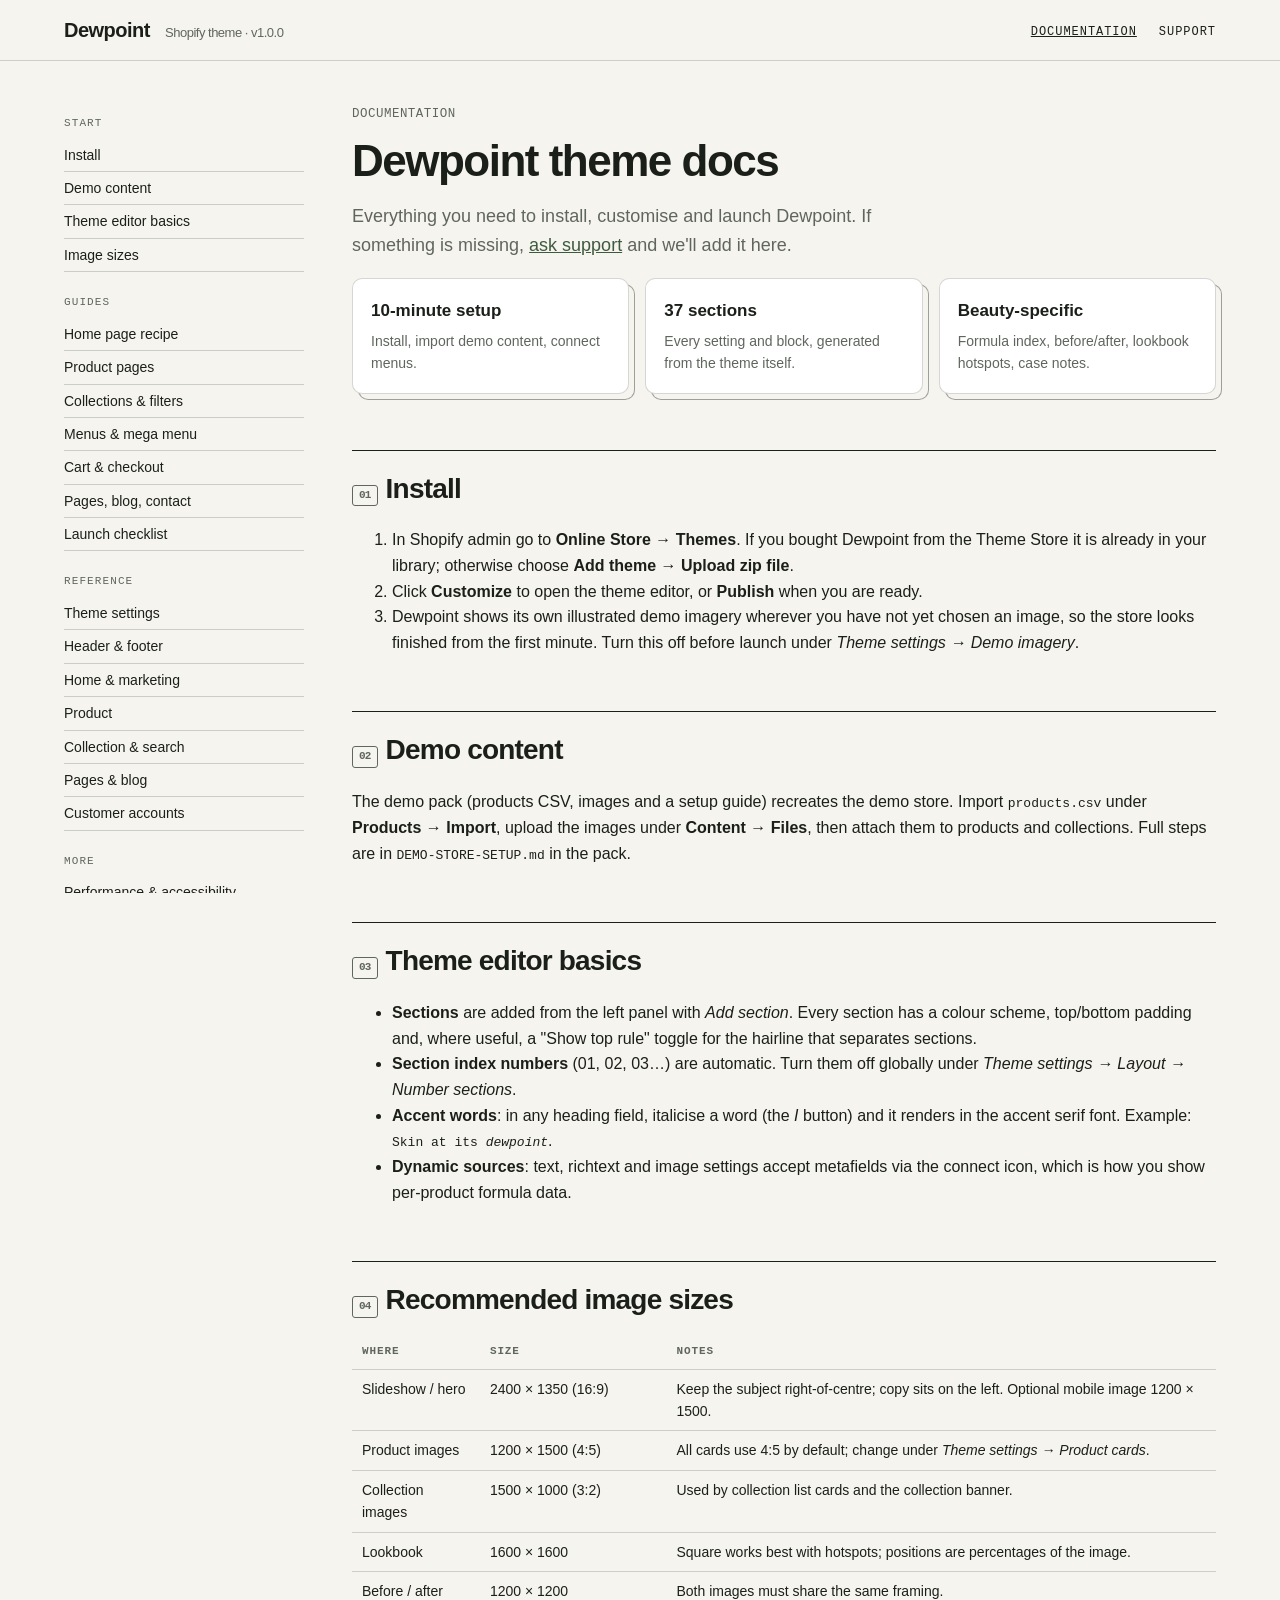
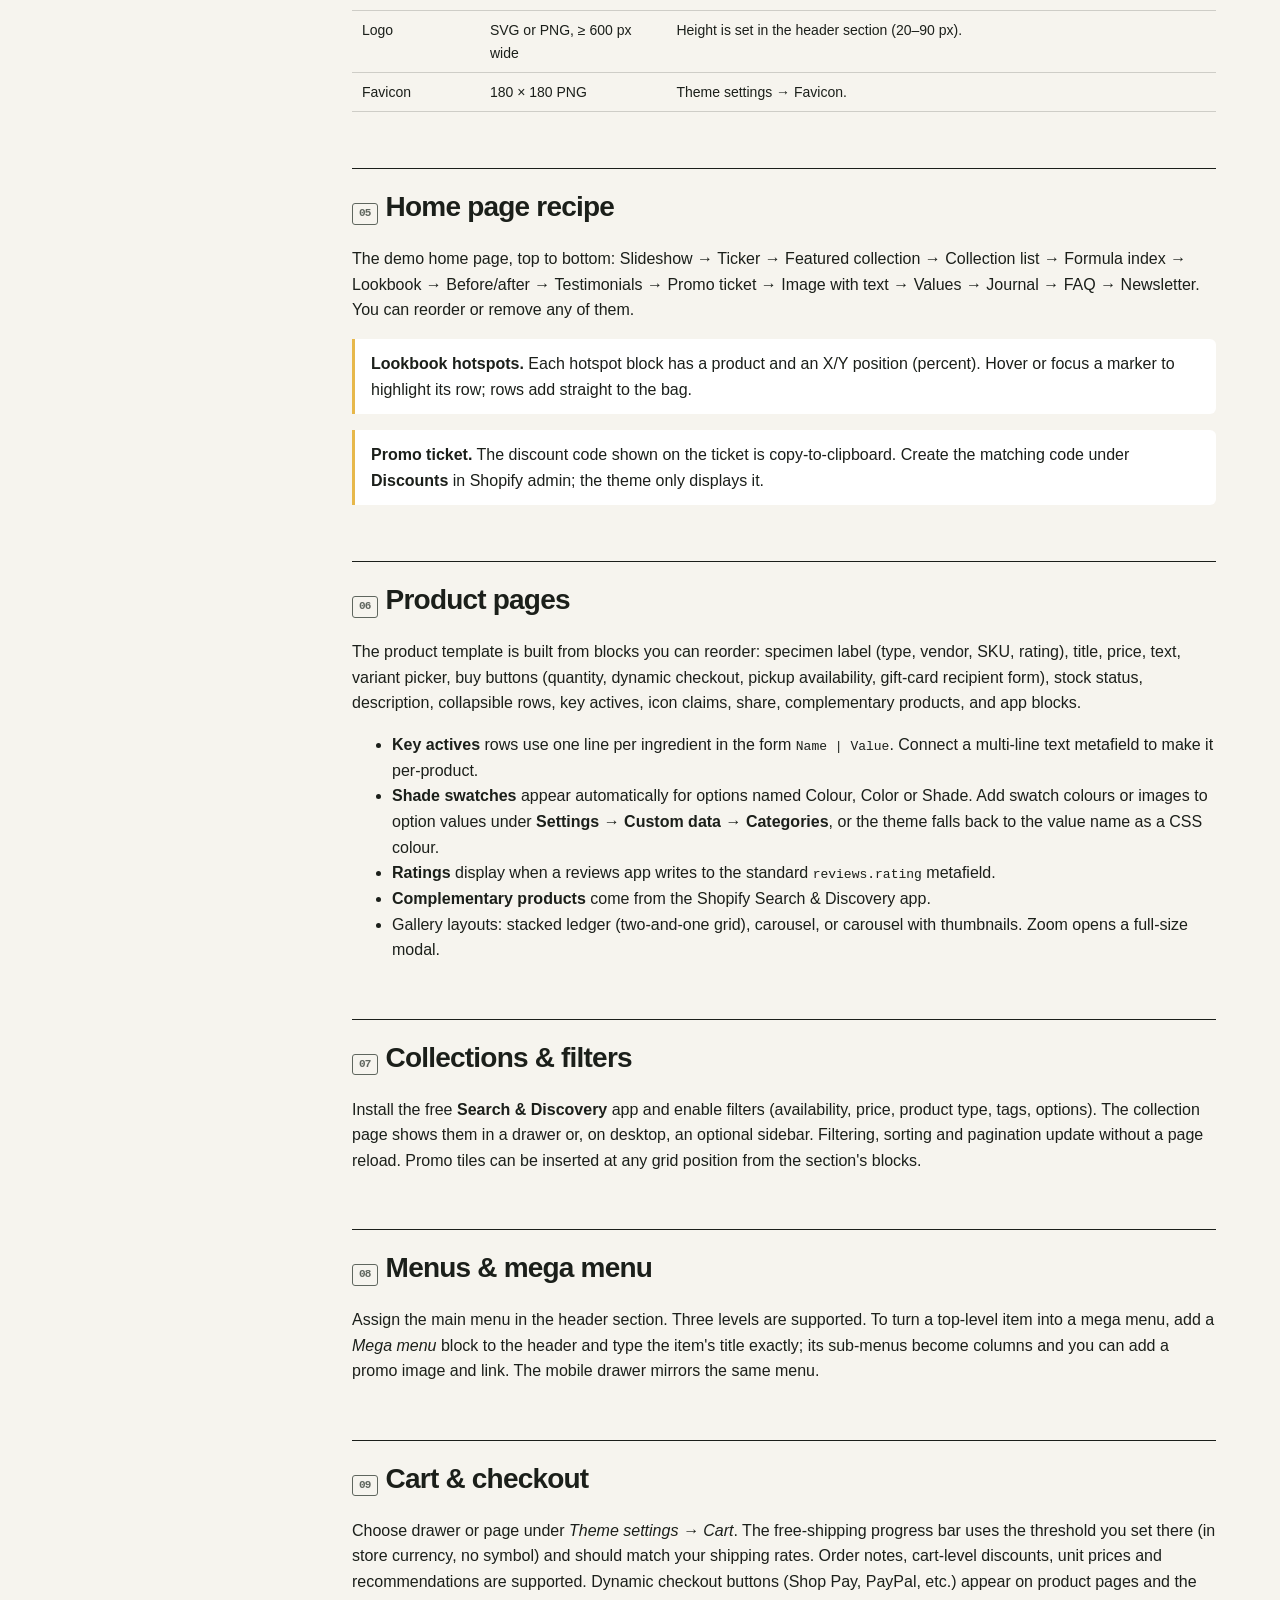
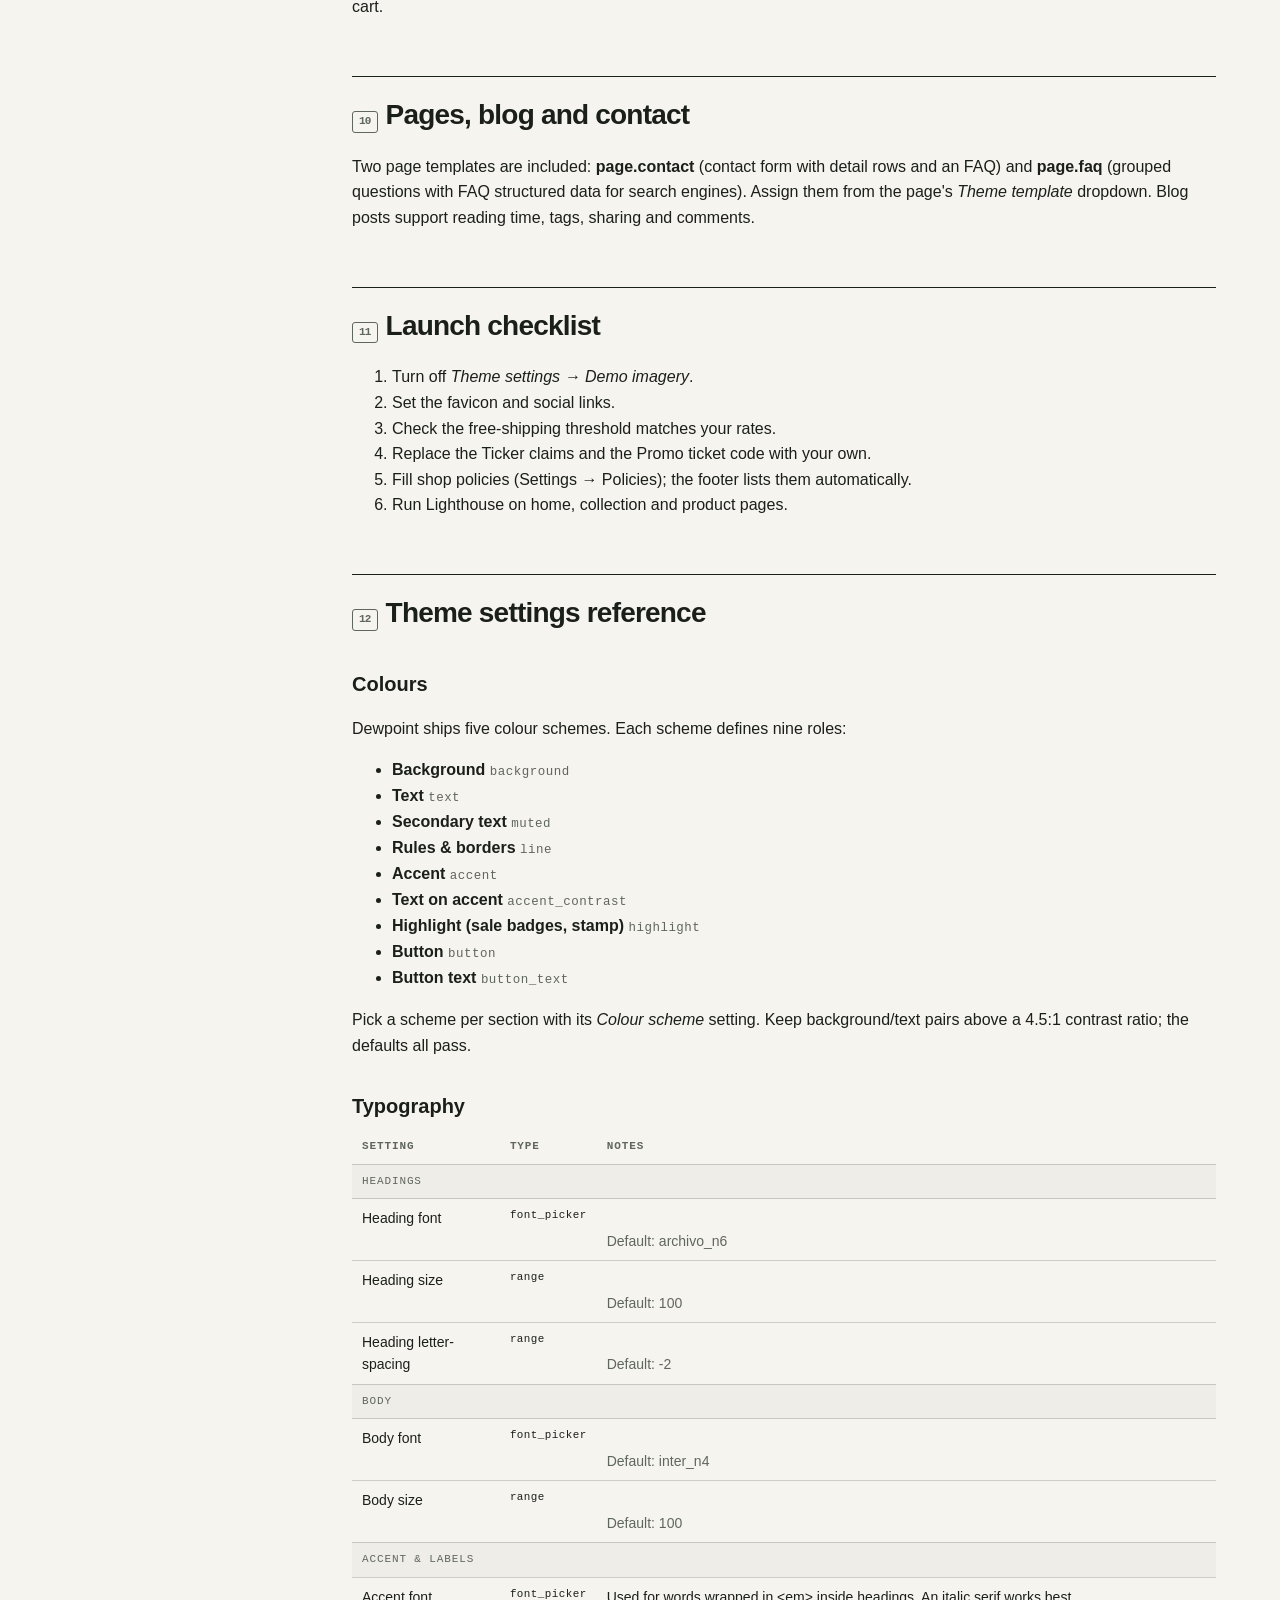
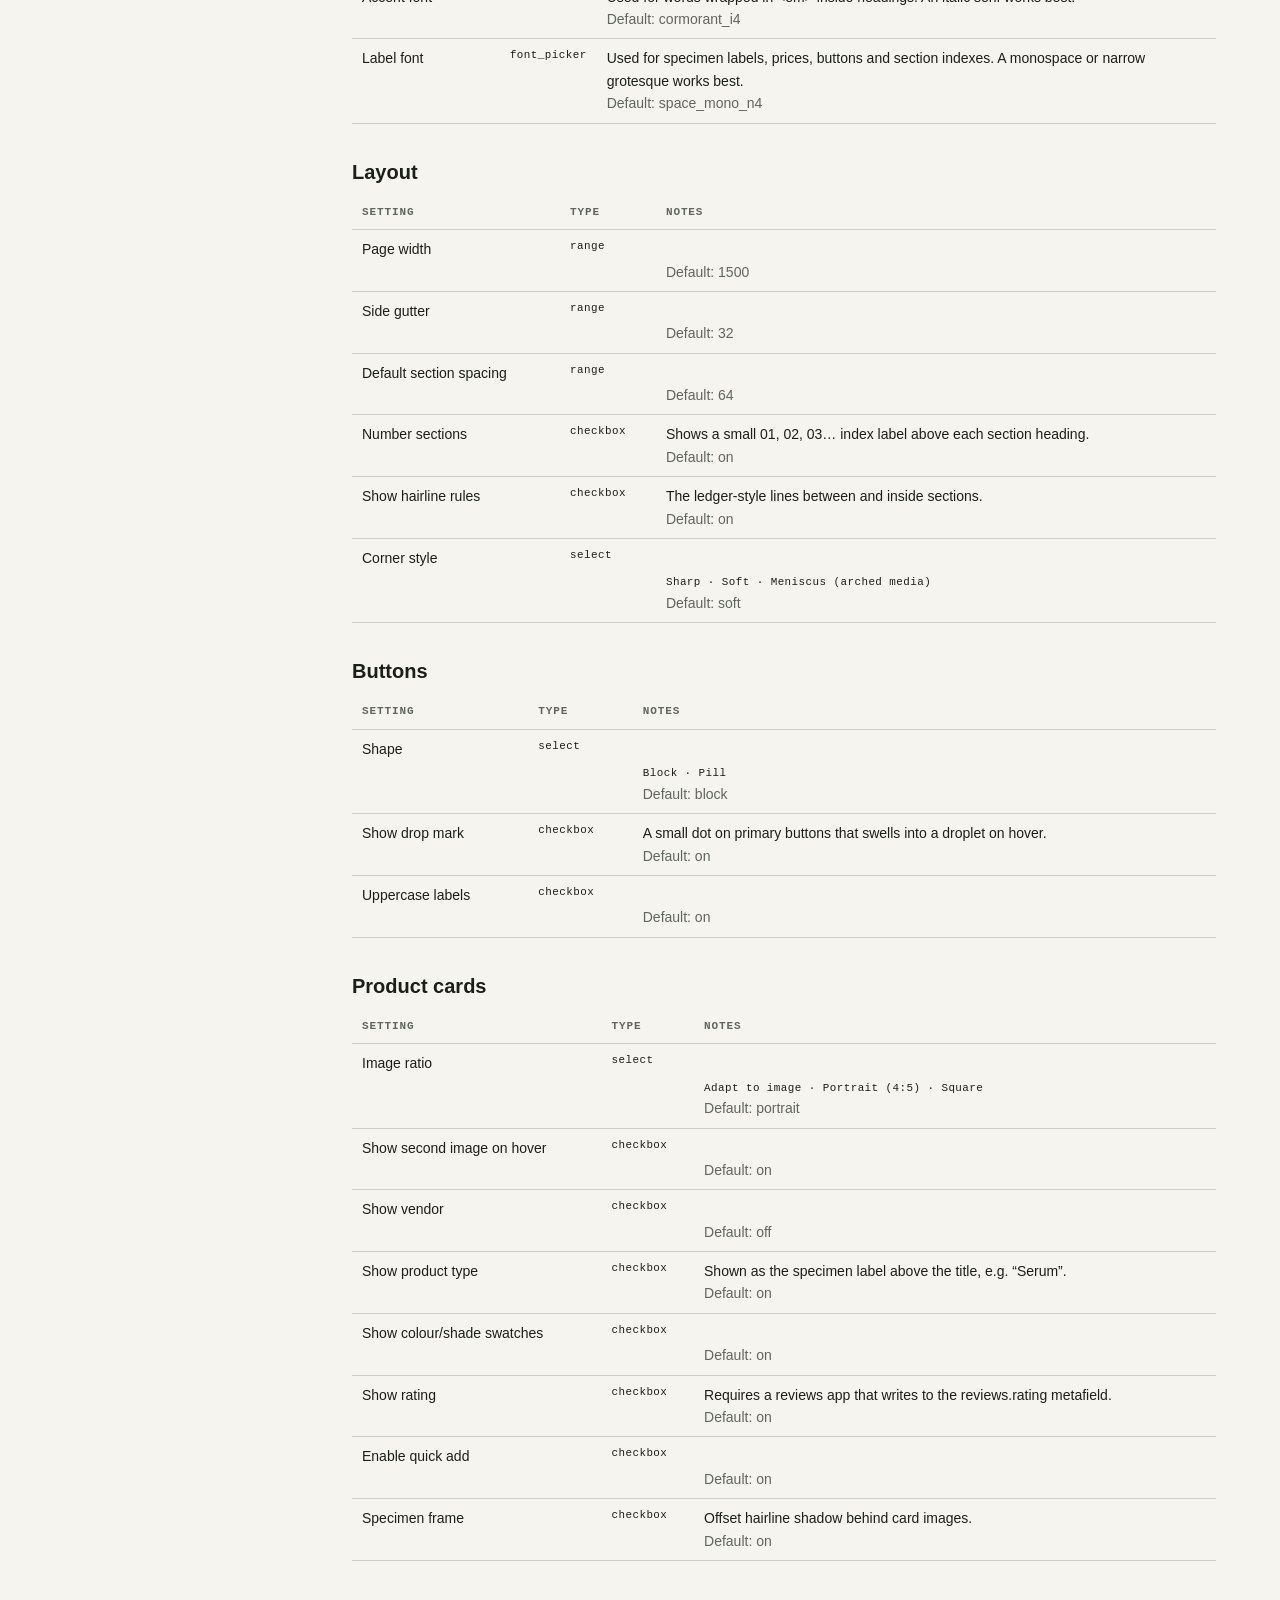
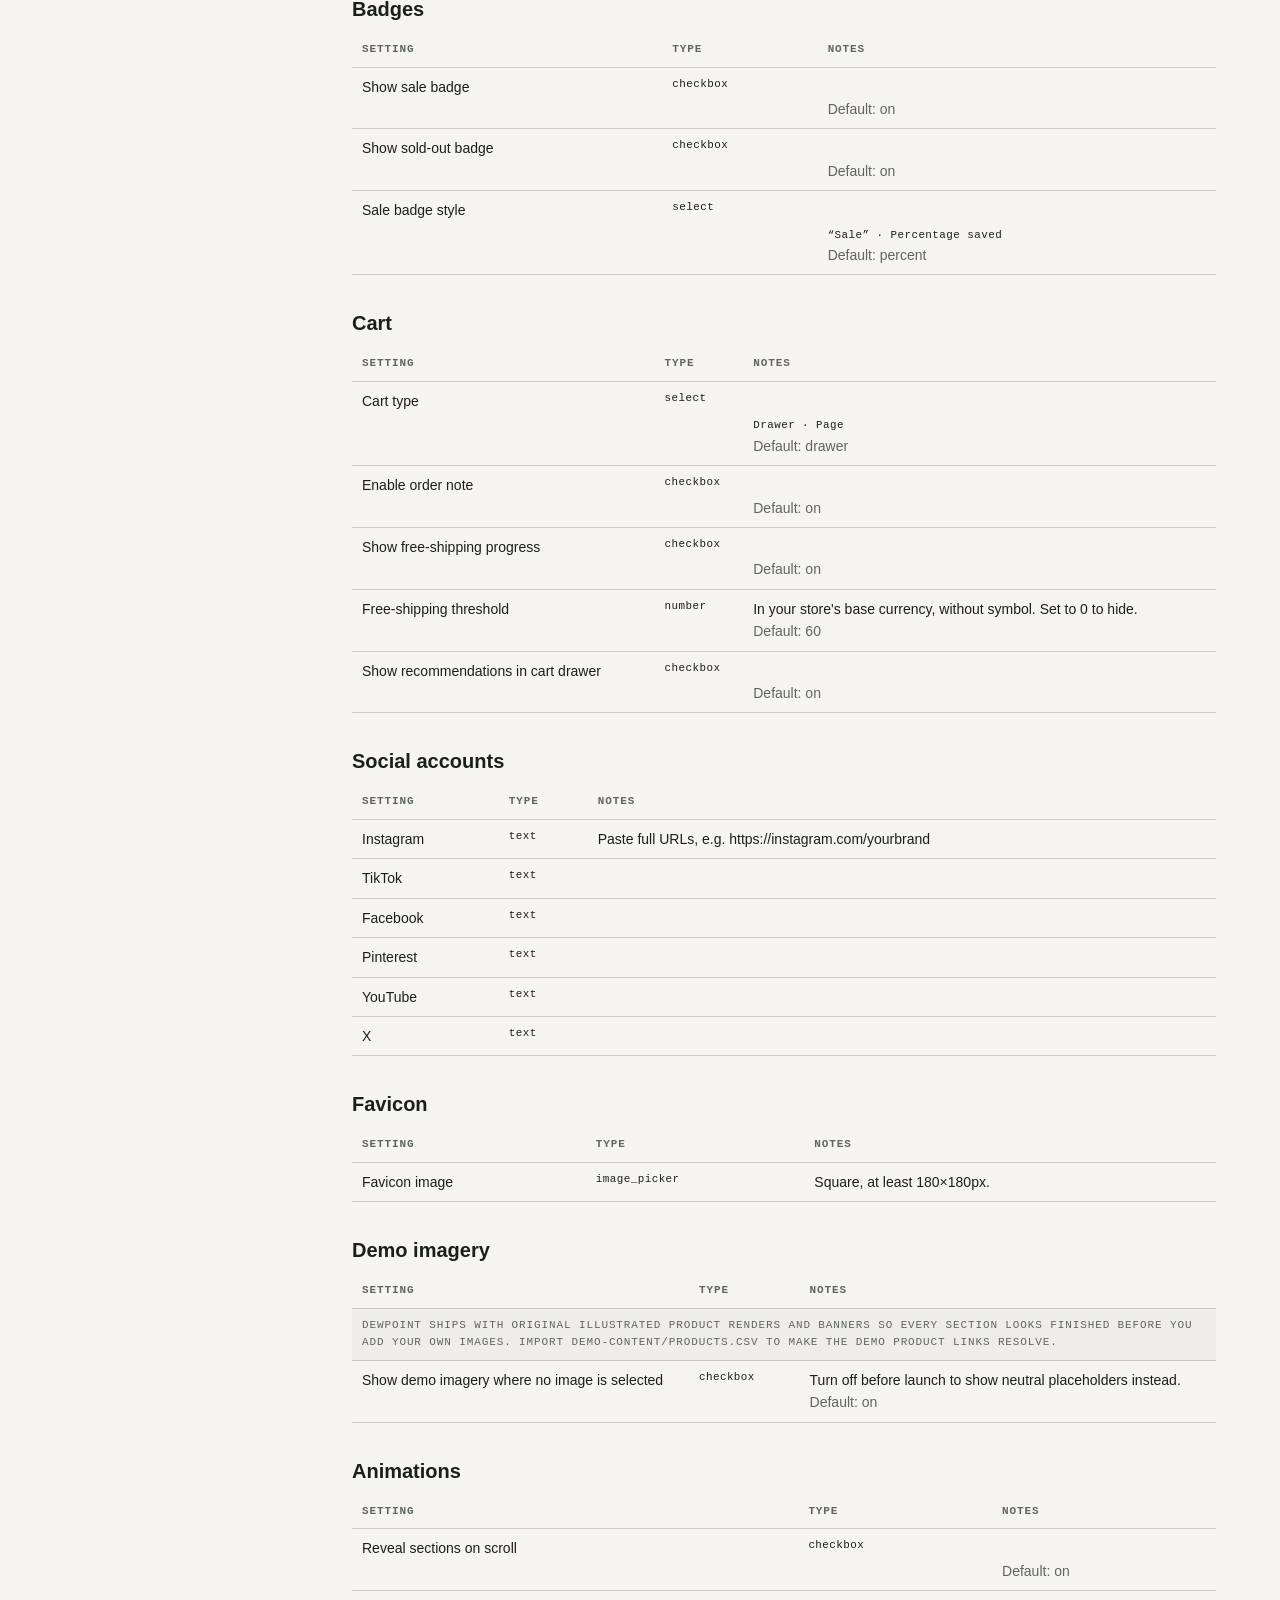
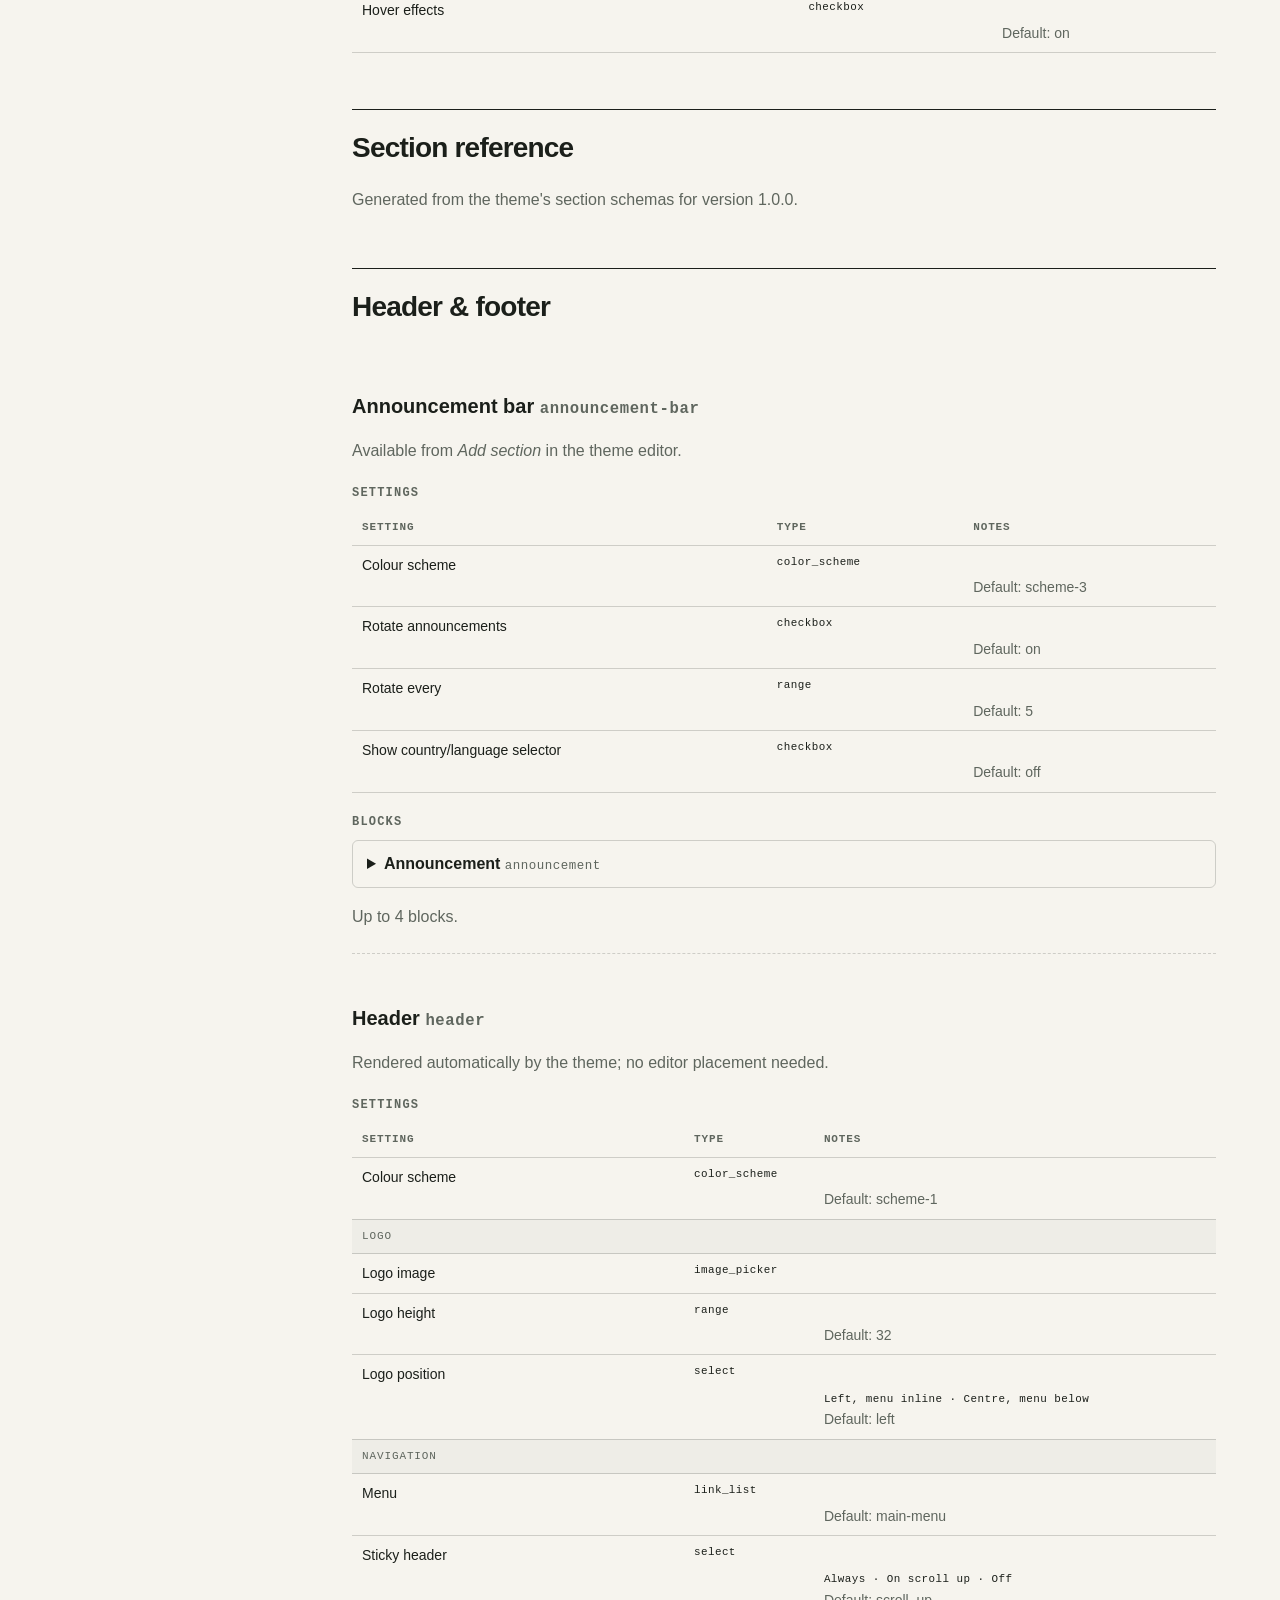
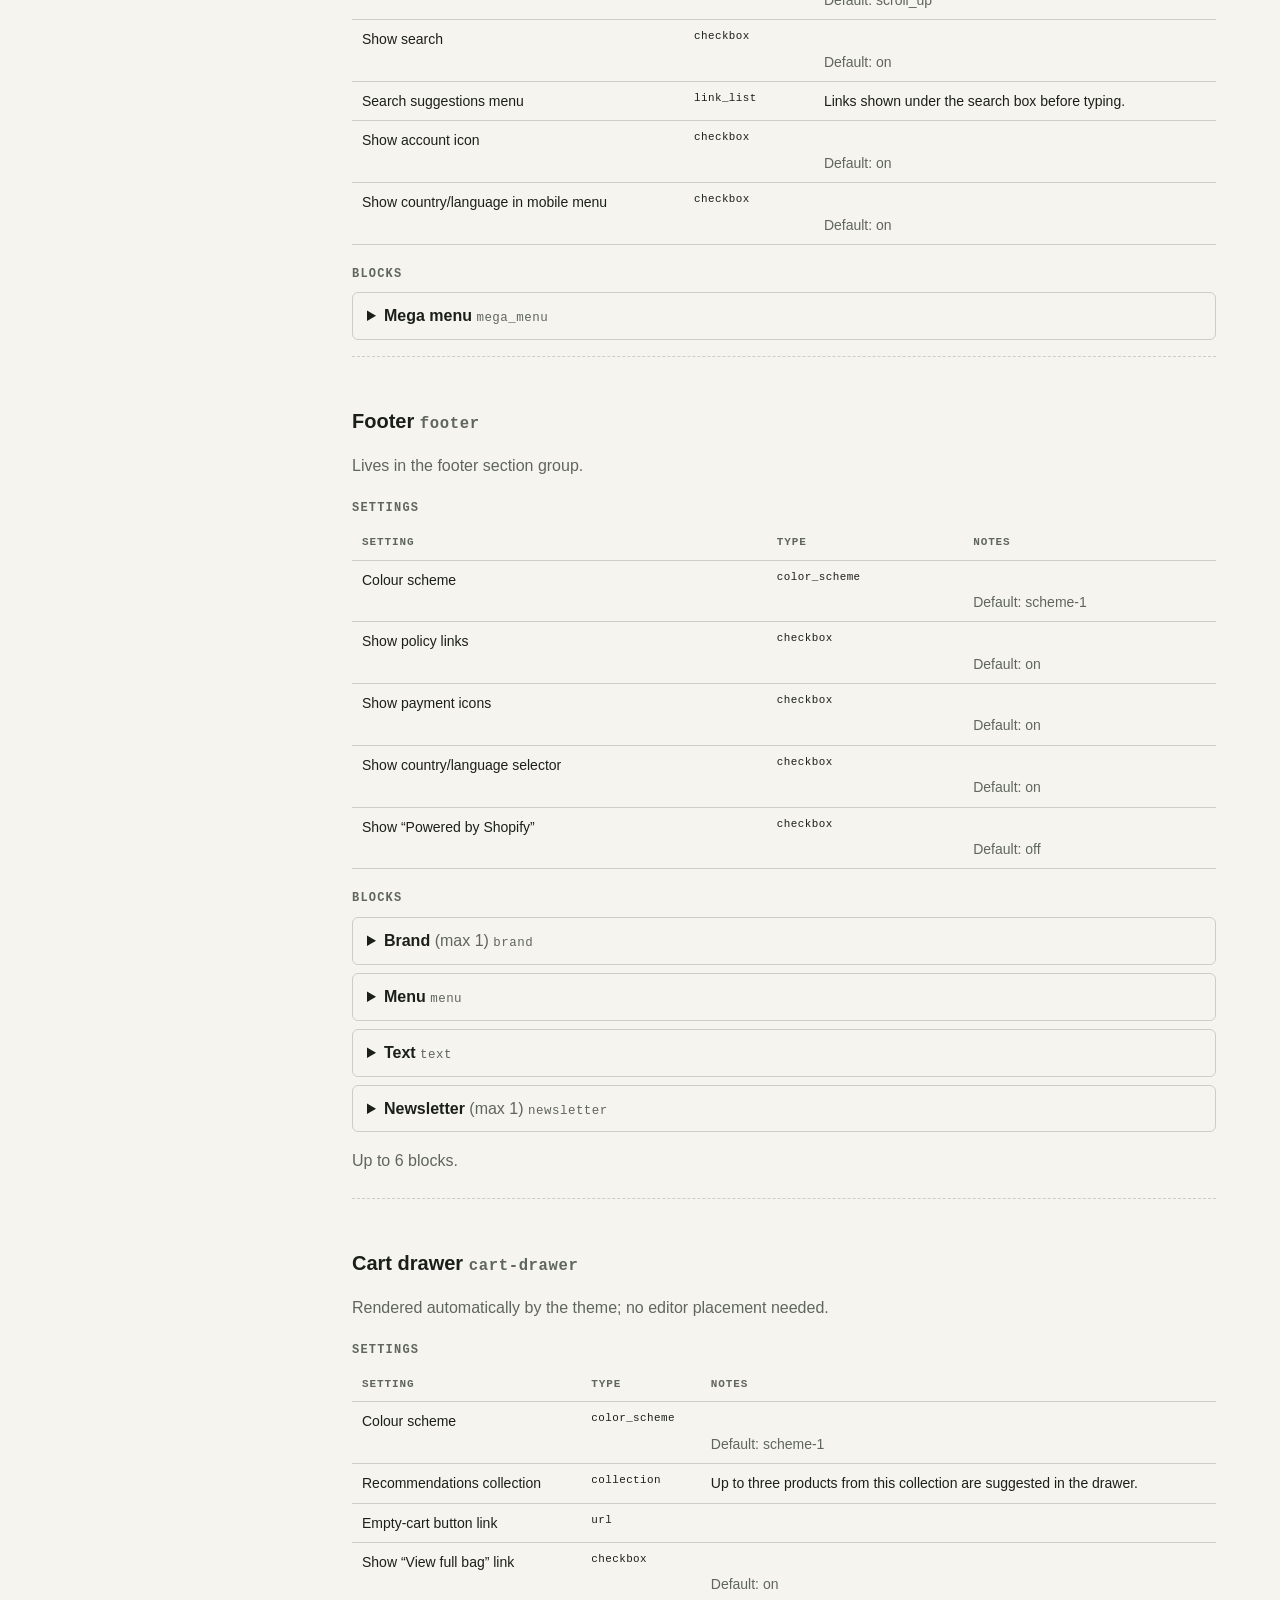
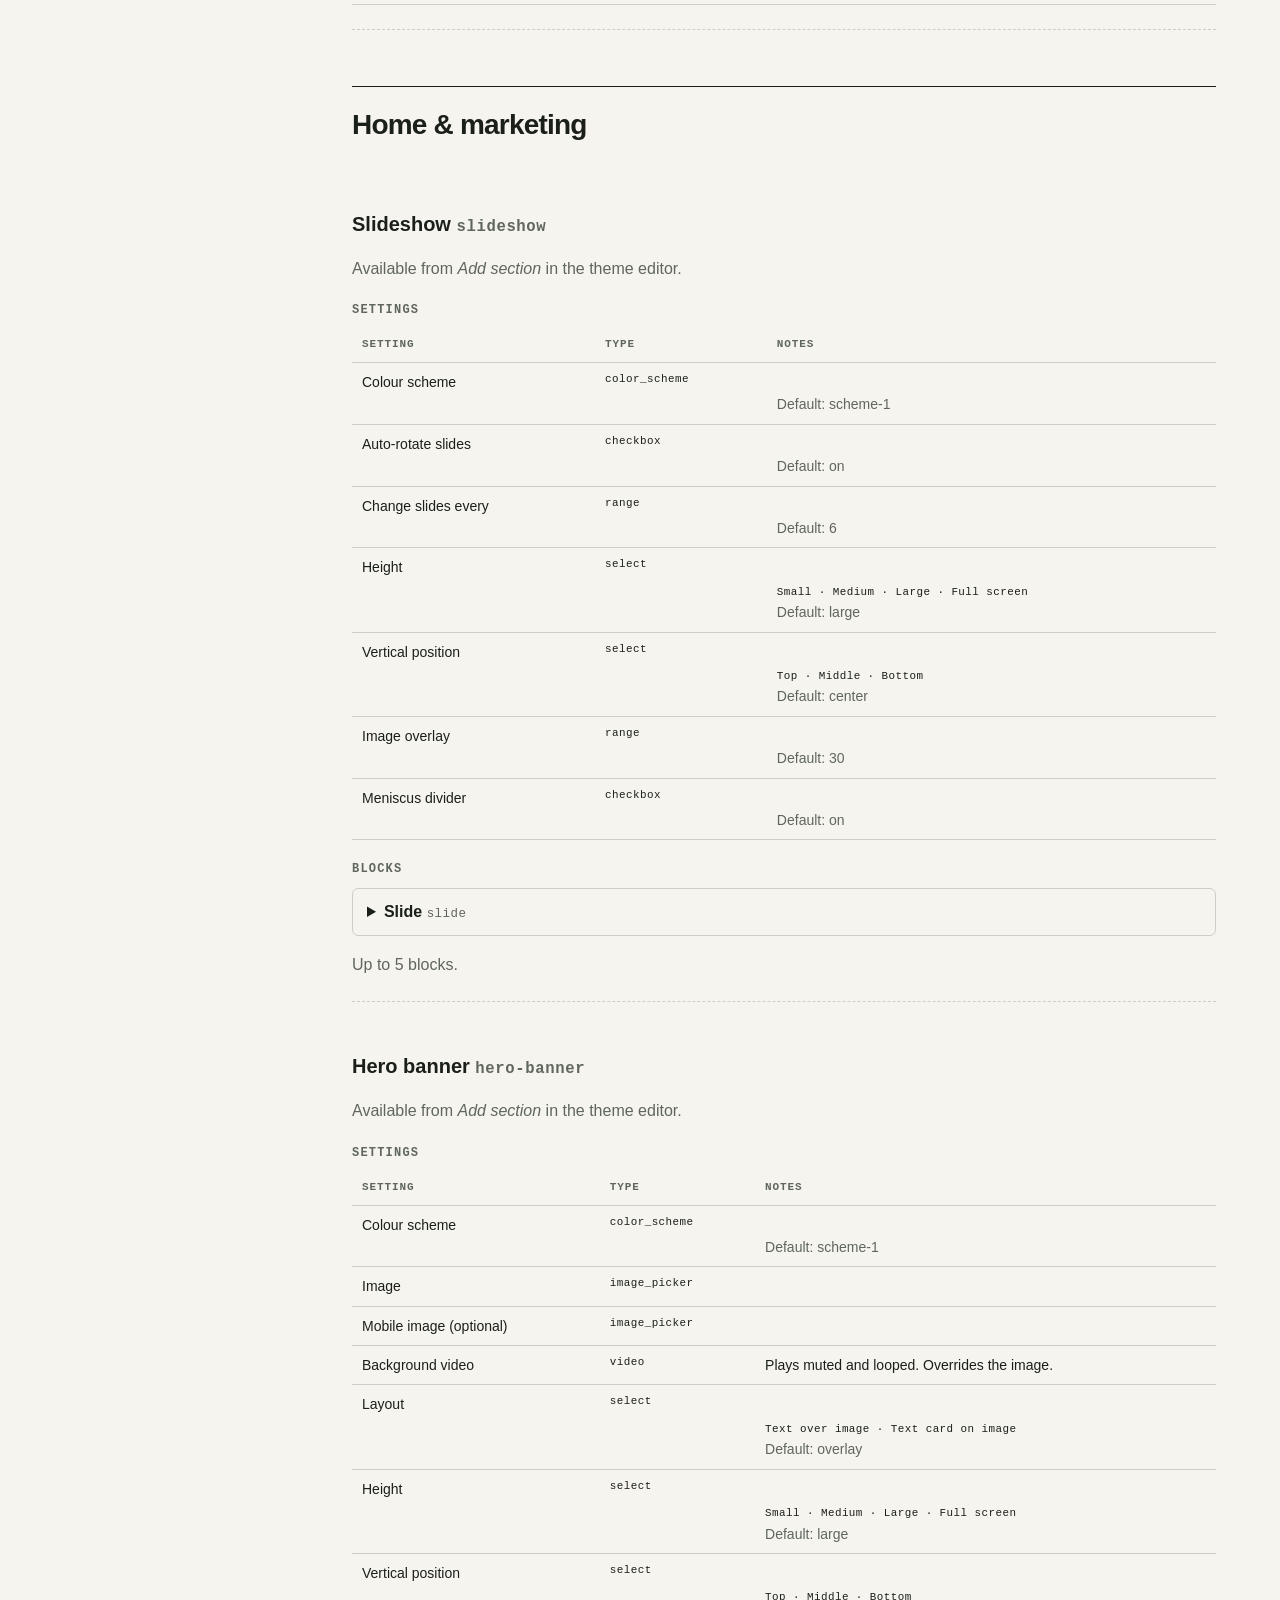
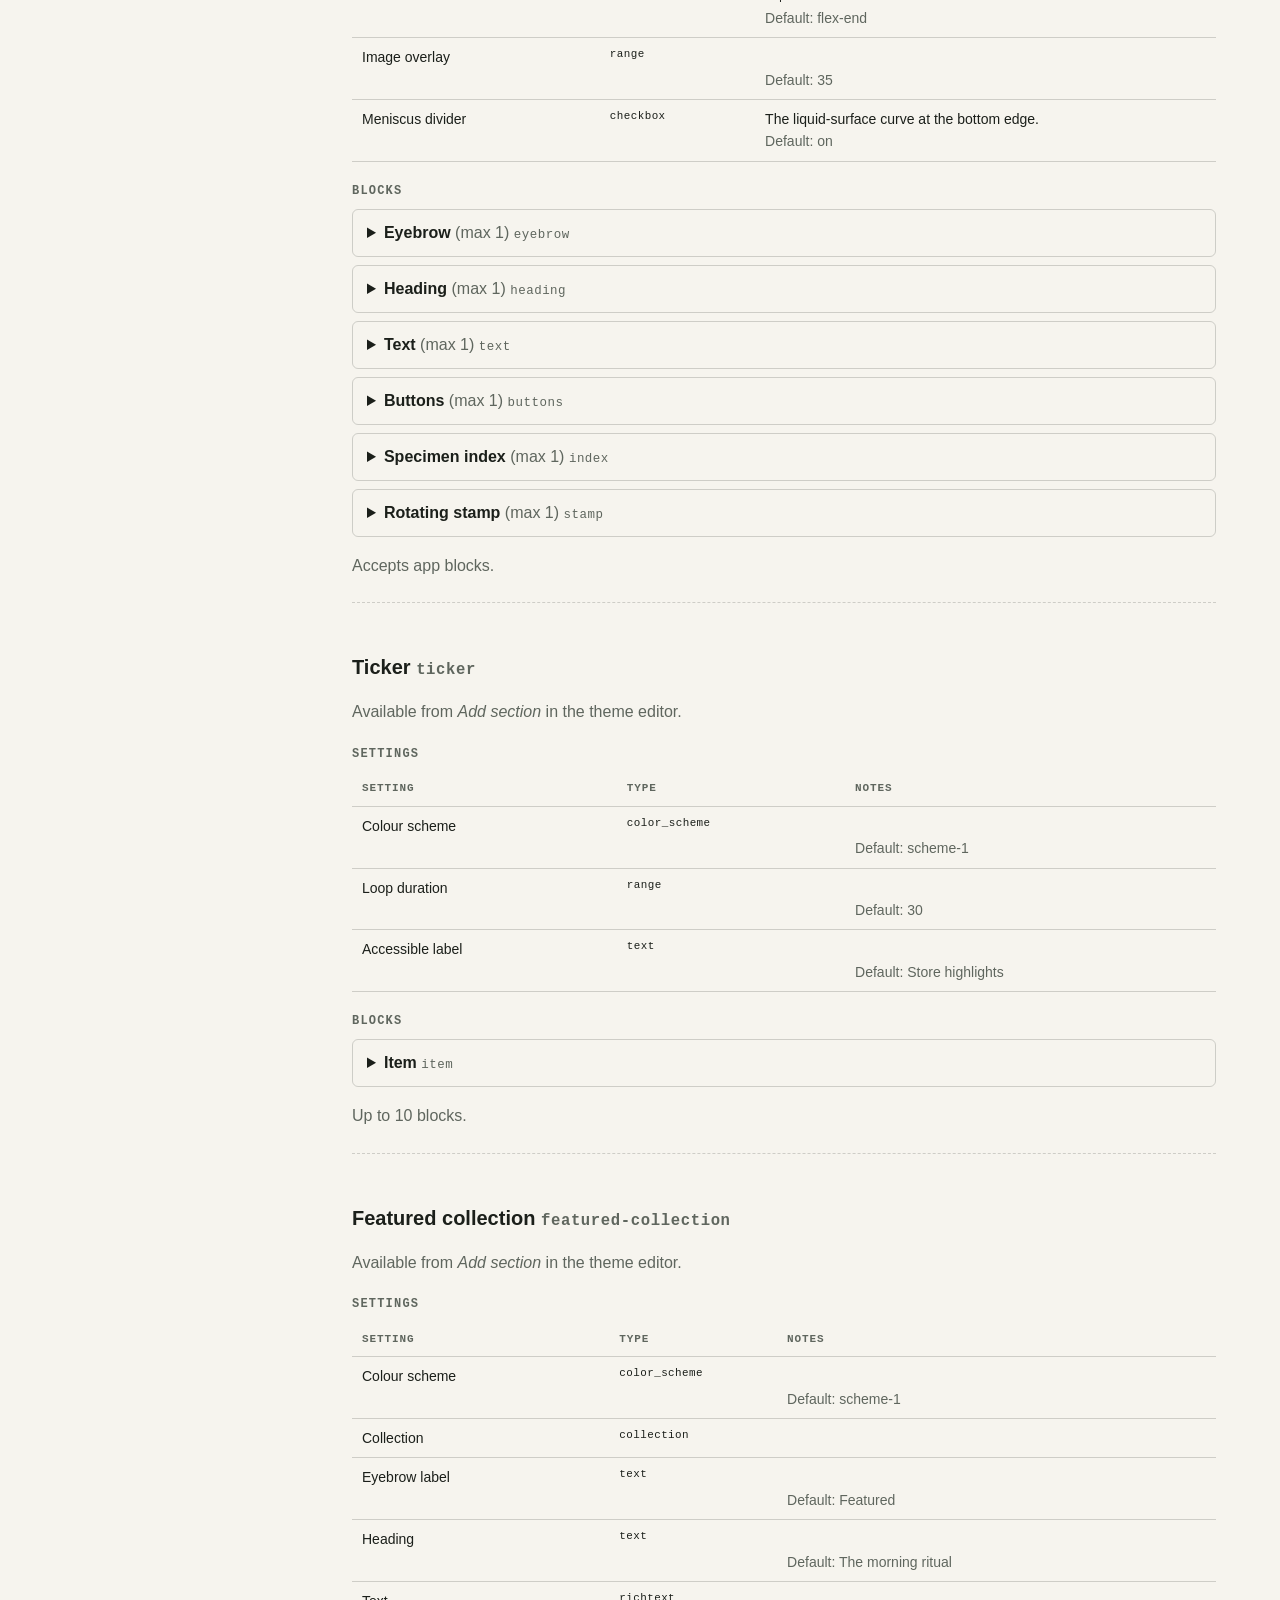
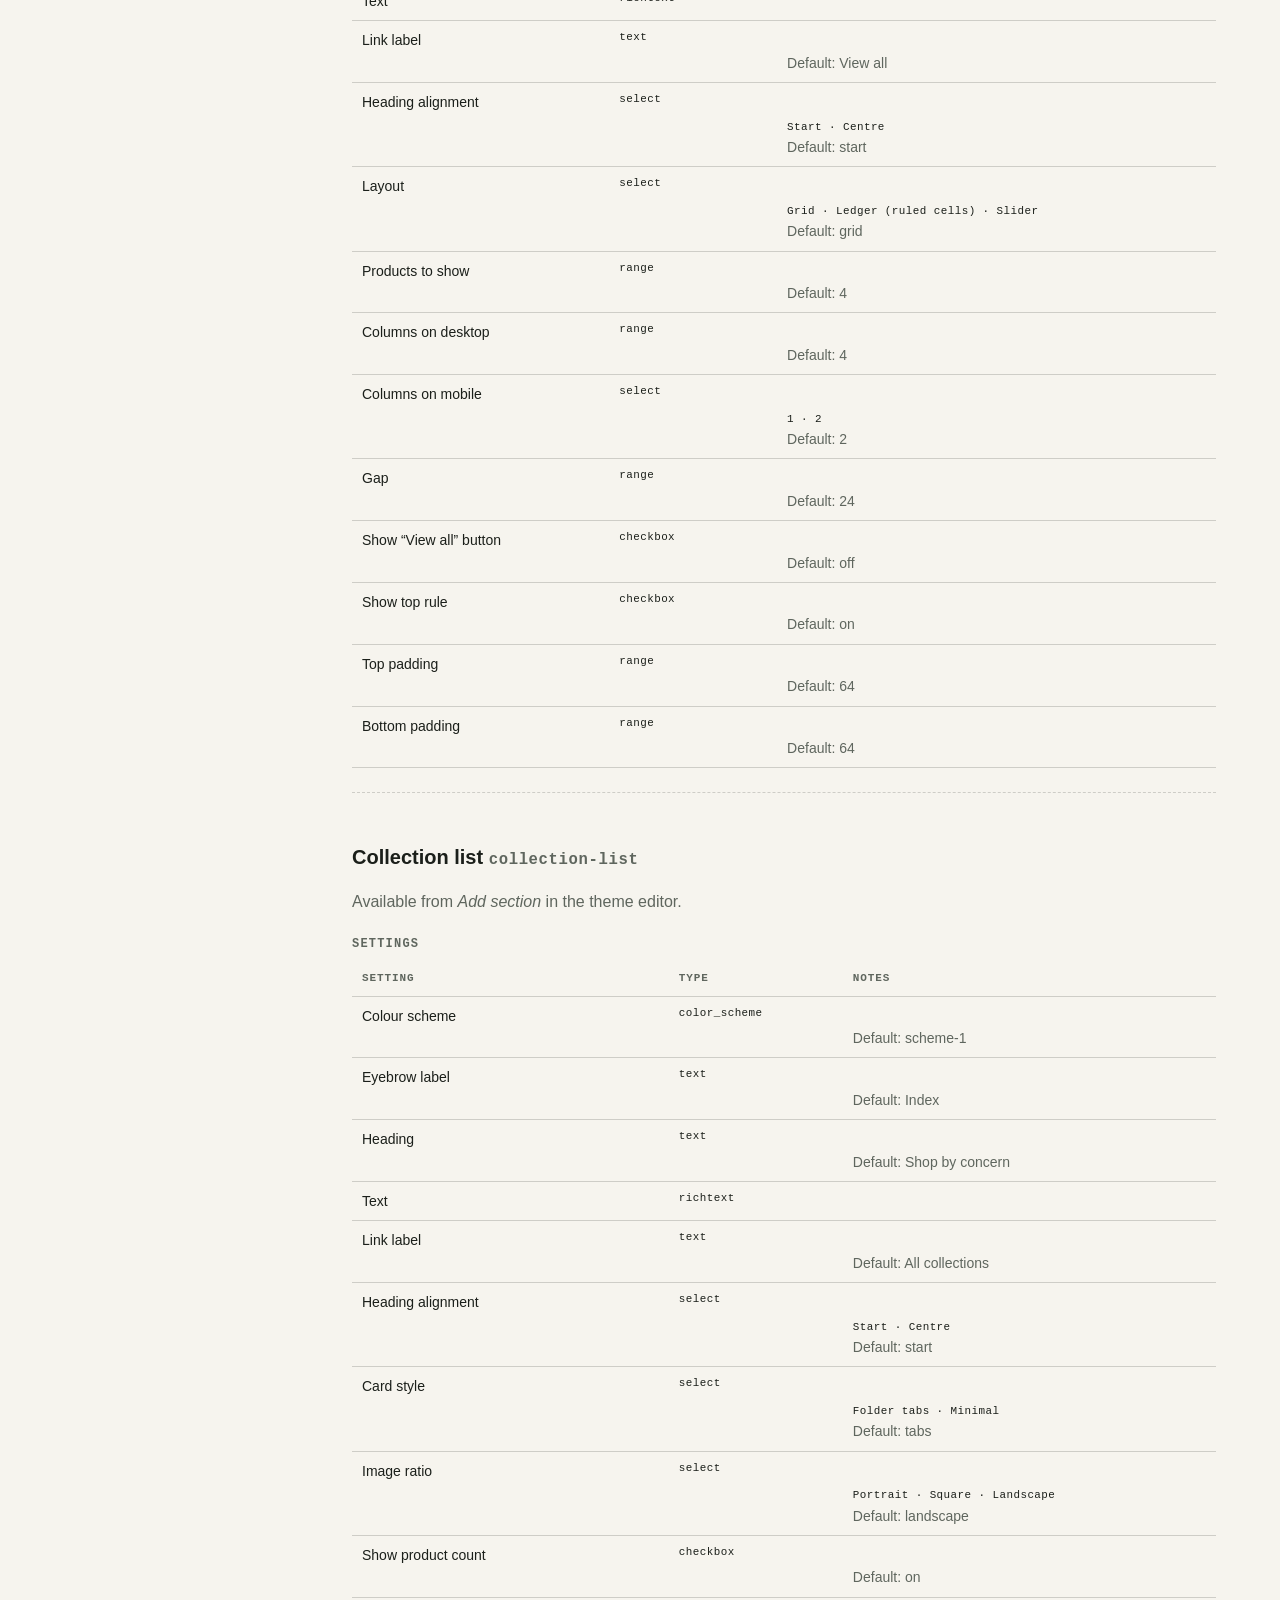
==== docs/index.html @ 2b5d9cb3 "Add files via upload" ====
<!doctype html><html lang="en"><head><meta charset="utf-8"><meta name="viewport" content="width=device-width,initial-scale=1"><title>Documentation — Dewpoint theme</title><meta name="description" content="Documentation and support for Dewpoint, the Shopify theme for beauty and skincare brands."><link rel="stylesheet" href="../assets/docs.css"></head><body>
<header class="top"><div class="in"><a class="brand" href="../docs/">Dewpoint <span>Shopify theme · v1.0.0</span></a><nav><a href="../docs/" style="text-decoration:underline">Documentation</a><a href="../support/">Support</a></nav></div></header>
<div class="wrap"><aside>
<div class="lbl">Start</div><a href="#install">Install</a><a href="#demo">Demo content</a><a href="#editor">Theme editor basics</a><a href="#images">Image sizes</a>
<div class="lbl">Guides</div><a href="#home">Home page recipe</a><a href="#product">Product pages</a><a href="#collections">Collections & filters</a><a href="#menus">Menus & mega menu</a><a href="#cart">Cart & checkout</a><a href="#pages">Pages, blog, contact</a><a href="#launch">Launch checklist</a>
<div class="lbl">Reference</div><a href="#settings">Theme settings</a><a href="#ref-header-footer">Header &amp; footer</a><a href="#ref-home-marketing">Home &amp; marketing</a><a href="#ref-product">Product</a><a href="#ref-collection-search">Collection &amp; search</a><a href="#ref-pages-blog">Pages &amp; blog</a><a href="#ref-customer-accounts">Customer accounts</a>
<div class="lbl">More</div><a href="#perf">Performance & accessibility</a><a href="#faq">Troubleshooting</a><a href="#changelog">Changelog</a><a href="../support/">Support</a>
</aside><main>
<p class="mono muted">DOCUMENTATION</p>
<h1>Dewpoint theme docs</h1>
<p class="muted" style="font-size:18px;max-width:60ch">Everything you need to install, customise and launch Dewpoint. If something is missing, <a href="../support/">ask support</a> and we'll add it here.</p>
<div class="cards"><div class="card"><h3>10-minute setup</h3><p>Install, import demo content, connect menus.</p></div><div class="card"><h3>37 sections</h3><p>Every setting and block, generated from the theme itself.</p></div><div class="card"><h3>Beauty-specific</h3><p>Formula index, before/after, lookbook hotspots, case notes.</p></div></div>

<h2 id="install"><span class="idx">01</span>Install</h2>
<ol><li>In Shopify admin go to <strong>Online Store → Themes</strong>. If you bought Dewpoint from the Theme Store it is already in your library; otherwise choose <strong>Add theme → Upload zip file</strong>.</li><li>Click <strong>Customize</strong> to open the theme editor, or <strong>Publish</strong> when you are ready.</li><li>Dewpoint shows its own illustrated demo imagery wherever you have not yet chosen an image, so the store looks finished from the first minute. Turn this off before launch under <em>Theme settings → Demo imagery</em>.</li></ol>

<h2 id="demo"><span class="idx">02</span>Demo content</h2>
<p>The demo pack (products CSV, images and a setup guide) recreates the demo store. Import <code>products.csv</code> under <strong>Products → Import</strong>, upload the images under <strong>Content → Files</strong>, then attach them to products and collections. Full steps are in <code>DEMO-STORE-SETUP.md</code> in the pack.</p>

<h2 id="editor"><span class="idx">03</span>Theme editor basics</h2>
<ul><li><strong>Sections</strong> are added from the left panel with <em>Add section</em>. Every section has a colour scheme, top/bottom padding and, where useful, a "Show top rule" toggle for the hairline that separates sections.</li><li><strong>Section index numbers</strong> (01, 02, 03…) are automatic. Turn them off globally under <em>Theme settings → Layout → Number sections</em>.</li><li><strong>Accent words</strong>: in any heading field, italicise a word (the <em>I</em> button) and it renders in the accent serif font. Example: <code>Skin at its <em>dewpoint</em></code>.</li><li><strong>Dynamic sources</strong>: text, richtext and image settings accept metafields via the connect icon, which is how you show per-product formula data.</li></ul>

<h2 id="images"><span class="idx">04</span>Recommended image sizes</h2>
<table><thead><tr><th>Where</th><th>Size</th><th>Notes</th></tr></thead><tbody>
<tr><td>Slideshow / hero</td><td>2400 × 1350 (16:9)</td><td>Keep the subject right-of-centre; copy sits on the left. Optional mobile image 1200 × 1500.</td></tr>
<tr><td>Product images</td><td>1200 × 1500 (4:5)</td><td>All cards use 4:5 by default; change under <em>Theme settings → Product cards</em>.</td></tr>
<tr><td>Collection images</td><td>1500 × 1000 (3:2)</td><td>Used by collection list cards and the collection banner.</td></tr>
<tr><td>Lookbook</td><td>1600 × 1600</td><td>Square works best with hotspots; positions are percentages of the image.</td></tr>
<tr><td>Before / after</td><td>1200 × 1200</td><td>Both images must share the same framing.</td></tr>
<tr><td>Logo</td><td>SVG or PNG, ≥ 600 px wide</td><td>Height is set in the header section (20–90 px).</td></tr>
<tr><td>Favicon</td><td>180 × 180 PNG</td><td>Theme settings → Favicon.</td></tr>
</tbody></table>

<h2 id="home"><span class="idx">05</span>Home page recipe</h2>
<p>The demo home page, top to bottom: Slideshow → Ticker → Featured collection → Collection list → Formula index → Lookbook → Before/after → Testimonials → Promo ticket → Image with text → Values → Journal → FAQ → Newsletter. You can reorder or remove any of them.</p>
<div class="note"><strong>Lookbook hotspots.</strong> Each hotspot block has a product and an X/Y position (percent). Hover or focus a marker to highlight its row; rows add straight to the bag.</div>
<div class="note"><strong>Promo ticket.</strong> The discount code shown on the ticket is copy-to-clipboard. Create the matching code under <strong>Discounts</strong> in Shopify admin; the theme only displays it.</div>

<h2 id="product"><span class="idx">06</span>Product pages</h2>
<p>The product template is built from blocks you can reorder: specimen label (type, vendor, SKU, rating), title, price, text, variant picker, buy buttons (quantity, dynamic checkout, pickup availability, gift-card recipient form), stock status, description, collapsible rows, key actives, icon claims, share, complementary products, and app blocks.</p>
<ul><li><strong>Key actives</strong> rows use one line per ingredient in the form <code>Name | Value</code>. Connect a multi-line text metafield to make it per-product.</li><li><strong>Shade swatches</strong> appear automatically for options named Colour, Color or Shade. Add swatch colours or images to option values under <strong>Settings → Custom data → Categories</strong>, or the theme falls back to the value name as a CSS colour.</li><li><strong>Ratings</strong> display when a reviews app writes to the standard <code>reviews.rating</code> metafield.</li><li><strong>Complementary products</strong> come from the Shopify Search &amp; Discovery app.</li><li>Gallery layouts: stacked ledger (two-and-one grid), carousel, or carousel with thumbnails. Zoom opens a full-size modal.</li></ul>

<h2 id="collections"><span class="idx">07</span>Collections &amp; filters</h2>
<p>Install the free <strong>Search &amp; Discovery</strong> app and enable filters (availability, price, product type, tags, options). The collection page shows them in a drawer or, on desktop, an optional sidebar. Filtering, sorting and pagination update without a page reload. Promo tiles can be inserted at any grid position from the section's blocks.</p>

<h2 id="menus"><span class="idx">08</span>Menus &amp; mega menu</h2>
<p>Assign the main menu in the header section. Three levels are supported. To turn a top-level item into a mega menu, add a <em>Mega menu</em> block to the header and type the item's title exactly; its sub-menus become columns and you can add a promo image and link. The mobile drawer mirrors the same menu.</p>

<h2 id="cart"><span class="idx">09</span>Cart &amp; checkout</h2>
<p>Choose drawer or page under <em>Theme settings → Cart</em>. The free-shipping progress bar uses the threshold you set there (in store currency, no symbol) and should match your shipping rates. Order notes, cart-level discounts, unit prices and recommendations are supported. Dynamic checkout buttons (Shop Pay, PayPal, etc.) appear on product pages and the cart.</p>

<h2 id="pages"><span class="idx">10</span>Pages, blog and contact</h2>
<p>Two page templates are included: <strong>page.contact</strong> (contact form with detail rows and an FAQ) and <strong>page.faq</strong> (grouped questions with FAQ structured data for search engines). Assign them from the page's <em>Theme template</em> dropdown. Blog posts support reading time, tags, sharing and comments.</p>

<h2 id="launch"><span class="idx">11</span>Launch checklist</h2>
<ol><li>Turn off <em>Theme settings → Demo imagery</em>.</li><li>Set the favicon and social links.</li><li>Check the free-shipping threshold matches your rates.</li><li>Replace the Ticker claims and the Promo ticket code with your own.</li><li>Fill shop policies (Settings → Policies); the footer lists them automatically.</li><li>Run Lighthouse on home, collection and product pages.</li></ol>

<h2 id="settings"><span class="idx">12</span>Theme settings reference</h2>
<h3>Colours</h3><p>Dewpoint ships five colour schemes. Each scheme defines nine roles:</p><ul><li><strong>Background</strong> <span class="mono muted">background</span></li><li><strong>Text</strong> <span class="mono muted">text</span></li><li><strong>Secondary text</strong> <span class="mono muted">muted</span></li><li><strong>Rules &amp; borders</strong> <span class="mono muted">line</span></li><li><strong>Accent</strong> <span class="mono muted">accent</span></li><li><strong>Text on accent</strong> <span class="mono muted">accent_contrast</span></li><li><strong>Highlight (sale badges, stamp)</strong> <span class="mono muted">highlight</span></li><li><strong>Button</strong> <span class="mono muted">button</span></li><li><strong>Button text</strong> <span class="mono muted">button_text</span></li></ul><p>Pick a scheme per section with its <em>Colour scheme</em> setting. Keep background/text pairs above a 4.5:1 contrast ratio; the defaults all pass.</p><h3>Typography</h3><table><thead><tr><th>Setting</th><th>Type</th><th>Notes</th></tr></thead><tbody><tr class="grp"><td colspan="3">Headings</td></tr><tr><td>Heading font</td><td class="mono">font_picker</td><td><br><span class=muted>Default: archivo_n6</span></td></tr><tr><td>Heading size</td><td class="mono">range</td><td><br><span class=muted>Default: 100</span></td></tr><tr><td>Heading letter-spacing</td><td class="mono">range</td><td><br><span class=muted>Default: -2</span></td></tr><tr class="grp"><td colspan="3">Body</td></tr><tr><td>Body font</td><td class="mono">font_picker</td><td><br><span class=muted>Default: inter_n4</span></td></tr><tr><td>Body size</td><td class="mono">range</td><td><br><span class=muted>Default: 100</span></td></tr><tr class="grp"><td colspan="3">Accent &amp; labels</td></tr><tr><td>Accent font</td><td class="mono">font_picker</td><td>Used for words wrapped in &lt;em&gt; inside headings. An italic serif works best.<br><span class=muted>Default: cormorant_i4</span></td></tr><tr><td>Label font</td><td class="mono">font_picker</td><td>Used for specimen labels, prices, buttons and section indexes. A monospace or narrow grotesque works best.<br><span class=muted>Default: space_mono_n4</span></td></tr></tbody></table><h3>Layout</h3><table><thead><tr><th>Setting</th><th>Type</th><th>Notes</th></tr></thead><tbody><tr><td>Page width</td><td class="mono">range</td><td><br><span class=muted>Default: 1500</span></td></tr><tr><td>Side gutter</td><td class="mono">range</td><td><br><span class=muted>Default: 32</span></td></tr><tr><td>Default section spacing</td><td class="mono">range</td><td><br><span class=muted>Default: 64</span></td></tr><tr><td>Number sections</td><td class="mono">checkbox</td><td>Shows a small 01, 02, 03… index label above each section heading.<br><span class=muted>Default: on</span></td></tr><tr><td>Show hairline rules</td><td class="mono">checkbox</td><td>The ledger-style lines between and inside sections.<br><span class=muted>Default: on</span></td></tr><tr><td>Corner style</td><td class="mono">select</td><td><br><span class="mono">Sharp · Soft · Meniscus (arched media)</span><br><span class=muted>Default: soft</span></td></tr></tbody></table><h3>Buttons</h3><table><thead><tr><th>Setting</th><th>Type</th><th>Notes</th></tr></thead><tbody><tr><td>Shape</td><td class="mono">select</td><td><br><span class="mono">Block · Pill</span><br><span class=muted>Default: block</span></td></tr><tr><td>Show drop mark</td><td class="mono">checkbox</td><td>A small dot on primary buttons that swells into a droplet on hover.<br><span class=muted>Default: on</span></td></tr><tr><td>Uppercase labels</td><td class="mono">checkbox</td><td><br><span class=muted>Default: on</span></td></tr></tbody></table><h3>Product cards</h3><table><thead><tr><th>Setting</th><th>Type</th><th>Notes</th></tr></thead><tbody><tr><td>Image ratio</td><td class="mono">select</td><td><br><span class="mono">Adapt to image · Portrait (4:5) · Square</span><br><span class=muted>Default: portrait</span></td></tr><tr><td>Show second image on hover</td><td class="mono">checkbox</td><td><br><span class=muted>Default: on</span></td></tr><tr><td>Show vendor</td><td class="mono">checkbox</td><td><br><span class=muted>Default: off</span></td></tr><tr><td>Show product type</td><td class="mono">checkbox</td><td>Shown as the specimen label above the title, e.g. “Serum”.<br><span class=muted>Default: on</span></td></tr><tr><td>Show colour/shade swatches</td><td class="mono">checkbox</td><td><br><span class=muted>Default: on</span></td></tr><tr><td>Show rating</td><td class="mono">checkbox</td><td>Requires a reviews app that writes to the reviews.rating metafield.<br><span class=muted>Default: on</span></td></tr><tr><td>Enable quick add</td><td class="mono">checkbox</td><td><br><span class=muted>Default: on</span></td></tr><tr><td>Specimen frame</td><td class="mono">checkbox</td><td>Offset hairline shadow behind card images.<br><span class=muted>Default: on</span></td></tr></tbody></table><h3>Badges</h3><table><thead><tr><th>Setting</th><th>Type</th><th>Notes</th></tr></thead><tbody><tr><td>Show sale badge</td><td class="mono">checkbox</td><td><br><span class=muted>Default: on</span></td></tr><tr><td>Show sold-out badge</td><td class="mono">checkbox</td><td><br><span class=muted>Default: on</span></td></tr><tr><td>Sale badge style</td><td class="mono">select</td><td><br><span class="mono">“Sale” · Percentage saved</span><br><span class=muted>Default: percent</span></td></tr></tbody></table><h3>Cart</h3><table><thead><tr><th>Setting</th><th>Type</th><th>Notes</th></tr></thead><tbody><tr><td>Cart type</td><td class="mono">select</td><td><br><span class="mono">Drawer · Page</span><br><span class=muted>Default: drawer</span></td></tr><tr><td>Enable order note</td><td class="mono">checkbox</td><td><br><span class=muted>Default: on</span></td></tr><tr><td>Show free-shipping progress</td><td class="mono">checkbox</td><td><br><span class=muted>Default: on</span></td></tr><tr><td>Free-shipping threshold</td><td class="mono">number</td><td>In your store&#x27;s base currency, without symbol. Set to 0 to hide.<br><span class=muted>Default: 60</span></td></tr><tr><td>Show recommendations in cart drawer</td><td class="mono">checkbox</td><td><br><span class=muted>Default: on</span></td></tr></tbody></table><h3>Social accounts</h3><table><thead><tr><th>Setting</th><th>Type</th><th>Notes</th></tr></thead><tbody><tr><td>Instagram</td><td class="mono">text</td><td>Paste full URLs, e.g. https://instagram.com/yourbrand</td></tr><tr><td>TikTok</td><td class="mono">text</td><td></td></tr><tr><td>Facebook</td><td class="mono">text</td><td></td></tr><tr><td>Pinterest</td><td class="mono">text</td><td></td></tr><tr><td>YouTube</td><td class="mono">text</td><td></td></tr><tr><td>X</td><td class="mono">text</td><td></td></tr></tbody></table><h3>Favicon</h3><table><thead><tr><th>Setting</th><th>Type</th><th>Notes</th></tr></thead><tbody><tr><td>Favicon image</td><td class="mono">image_picker</td><td>Square, at least 180×180px.</td></tr></tbody></table><h3>Demo imagery</h3><table><thead><tr><th>Setting</th><th>Type</th><th>Notes</th></tr></thead><tbody><tr class="grp"><td colspan="3">Dewpoint ships with original illustrated product renders and banners so every section looks finished before you add your own images. Import demo-content/products.csv to make the demo product links resolve.</td></tr><tr><td>Show demo imagery where no image is selected</td><td class="mono">checkbox</td><td>Turn off before launch to show neutral placeholders instead.<br><span class=muted>Default: on</span></td></tr></tbody></table><h3>Animations</h3><table><thead><tr><th>Setting</th><th>Type</th><th>Notes</th></tr></thead><tbody><tr><td>Reveal sections on scroll</td><td class="mono">checkbox</td><td><br><span class=muted>Default: on</span></td></tr><tr><td>Hover effects</td><td class="mono">checkbox</td><td><br><span class=muted>Default: on</span></td></tr></tbody></table>

<h2 id="ref">Section reference</h2>
<p class="muted">Generated from the theme's section schemas for version 1.0.0.</p>
<h2 id="ref-header-footer">Header &amp; footer</h2><article class="ref" id="s-announcement-bar"><h3>Announcement bar <span class="mono muted">announcement-bar</span></h3><p class="muted">Available from <em>Add section</em> in the theme editor.</p><h4>Settings</h4><table><thead><tr><th>Setting</th><th>Type</th><th>Notes</th></tr></thead><tbody><tr><td>Colour scheme</td><td class="mono">color_scheme</td><td><br><span class=muted>Default: scheme-3</span></td></tr><tr><td>Rotate announcements</td><td class="mono">checkbox</td><td><br><span class=muted>Default: on</span></td></tr><tr><td>Rotate every</td><td class="mono">range</td><td><br><span class=muted>Default: 5</span></td></tr><tr><td>Show country/language selector</td><td class="mono">checkbox</td><td><br><span class=muted>Default: off</span></td></tr></tbody></table><h4>Blocks</h4><details><summary><strong>Announcement</strong> <span class="mono muted">announcement</span></summary><table><thead><tr><th>Setting</th><th>Type</th><th>Notes</th></tr></thead><tbody><tr><td>Text</td><td class="mono">text</td><td><br><span class=muted>Default: Complimentary shipping on orders over £60</span></td></tr><tr><td>Link</td><td class="mono">url</td><td></td></tr><tr><td>Show drop icon</td><td class="mono">checkbox</td><td><br><span class=muted>Default: on</span></td></tr></tbody></table></details><p class="muted">Up to 4 blocks.</p></article><article class="ref" id="s-header"><h3>Header <span class="mono muted">header</span></h3><p class="muted">Rendered automatically by the theme; no editor placement needed.</p><h4>Settings</h4><table><thead><tr><th>Setting</th><th>Type</th><th>Notes</th></tr></thead><tbody><tr><td>Colour scheme</td><td class="mono">color_scheme</td><td><br><span class=muted>Default: scheme-1</span></td></tr><tr class="grp"><td colspan="3">Logo</td></tr><tr><td>Logo image</td><td class="mono">image_picker</td><td></td></tr><tr><td>Logo height</td><td class="mono">range</td><td><br><span class=muted>Default: 32</span></td></tr><tr><td>Logo position</td><td class="mono">select</td><td><br><span class="mono">Left, menu inline · Centre, menu below</span><br><span class=muted>Default: left</span></td></tr><tr class="grp"><td colspan="3">Navigation</td></tr><tr><td>Menu</td><td class="mono">link_list</td><td><br><span class=muted>Default: main-menu</span></td></tr><tr><td>Sticky header</td><td class="mono">select</td><td><br><span class="mono">Always · On scroll up · Off</span><br><span class=muted>Default: scroll_up</span></td></tr><tr><td>Show search</td><td class="mono">checkbox</td><td><br><span class=muted>Default: on</span></td></tr><tr><td>Search suggestions menu</td><td class="mono">link_list</td><td>Links shown under the search box before typing.</td></tr><tr><td>Show account icon</td><td class="mono">checkbox</td><td><br><span class=muted>Default: on</span></td></tr><tr><td>Show country/language in mobile menu</td><td class="mono">checkbox</td><td><br><span class=muted>Default: on</span></td></tr></tbody></table><h4>Blocks</h4><details><summary><strong>Mega menu</strong> <span class="mono muted">mega_menu</span></summary><table><thead><tr><th>Setting</th><th>Type</th><th>Notes</th></tr></thead><tbody><tr><td>Menu item</td><td class="mono">text</td><td>Type the top-level menu item&#x27;s title exactly. Its sub-menus become columns.</td></tr><tr><td>Promo image</td><td class="mono">image_picker</td><td></td></tr><tr><td>Promo heading</td><td class="mono">text</td><td><br><span class=muted>Default: New in</span></td></tr><tr><td>Promo link</td><td class="mono">url</td><td></td></tr><tr><td>Promo link label</td><td class="mono">text</td><td><br><span class=muted>Default: Explore</span></td></tr></tbody></table></details></article><article class="ref" id="s-footer"><h3>Footer <span class="mono muted">footer</span></h3><p class="muted">Lives in the footer section group.</p><h4>Settings</h4><table><thead><tr><th>Setting</th><th>Type</th><th>Notes</th></tr></thead><tbody><tr><td>Colour scheme</td><td class="mono">color_scheme</td><td><br><span class=muted>Default: scheme-1</span></td></tr><tr><td>Show policy links</td><td class="mono">checkbox</td><td><br><span class=muted>Default: on</span></td></tr><tr><td>Show payment icons</td><td class="mono">checkbox</td><td><br><span class=muted>Default: on</span></td></tr><tr><td>Show country/language selector</td><td class="mono">checkbox</td><td><br><span class=muted>Default: on</span></td></tr><tr><td>Show “Powered by Shopify”</td><td class="mono">checkbox</td><td><br><span class=muted>Default: off</span></td></tr></tbody></table><h4>Blocks</h4><details><summary><strong>Brand</strong> <span class="muted">(max 1)</span> <span class="mono muted">brand</span></summary><table><thead><tr><th>Setting</th><th>Type</th><th>Notes</th></tr></thead><tbody><tr><td>Logo</td><td class="mono">image_picker</td><td></td></tr><tr><td>Logo width</td><td class="mono">range</td><td><br><span class=muted>Default: 120</span></td></tr><tr><td>Text</td><td class="mono">richtext</td><td><br><span class=muted>Default: Small-batch skincare formulated at the point where botany meets the lab.</span></td></tr><tr><td>Show social icons</td><td class="mono">checkbox</td><td><br><span class=muted>Default: on</span></td></tr></tbody></table></details><details><summary><strong>Menu</strong> <span class="mono muted">menu</span></summary><table><thead><tr><th>Setting</th><th>Type</th><th>Notes</th></tr></thead><tbody><tr><td>Heading</td><td class="mono">text</td><td><br><span class=muted>Default: Shop</span></td></tr><tr><td>Menu</td><td class="mono">link_list</td><td><br><span class=muted>Default: footer</span></td></tr></tbody></table></details><details><summary><strong>Text</strong> <span class="mono muted">text</span></summary><table><thead><tr><th>Setting</th><th>Type</th><th>Notes</th></tr></thead><tbody><tr><td>Heading</td><td class="mono">text</td><td><br><span class=muted>Default: Visit</span></td></tr><tr><td>Text</td><td class="mono">richtext</td><td><br><span class=muted>Default: 12 Meadow LaneLondon N1Mon–Sat, 10–6</span></td></tr></tbody></table></details><details><summary><strong>Newsletter</strong> <span class="muted">(max 1)</span> <span class="mono muted">newsletter</span></summary><table><thead><tr><th>Setting</th><th>Type</th><th>Notes</th></tr></thead><tbody><tr><td>Heading</td><td class="mono">text</td><td><br><span class=muted>Default: Field notes</span></td></tr><tr><td>Text</td><td class="mono">richtext</td><td><br><span class=muted>Default: Formulation news, early access and the occasional recipe. No noise.</span></td></tr></tbody></table></details><p class="muted">Up to 6 blocks.</p></article><article class="ref" id="s-cart-drawer"><h3>Cart drawer <span class="mono muted">cart-drawer</span></h3><p class="muted">Rendered automatically by the theme; no editor placement needed.</p><h4>Settings</h4><table><thead><tr><th>Setting</th><th>Type</th><th>Notes</th></tr></thead><tbody><tr><td>Colour scheme</td><td class="mono">color_scheme</td><td><br><span class=muted>Default: scheme-1</span></td></tr><tr><td>Recommendations collection</td><td class="mono">collection</td><td>Up to three products from this collection are suggested in the drawer.</td></tr><tr><td>Empty-cart button link</td><td class="mono">url</td><td></td></tr><tr><td>Show “View full bag” link</td><td class="mono">checkbox</td><td><br><span class=muted>Default: on</span></td></tr></tbody></table></article><h2 id="ref-home-marketing">Home &amp; marketing</h2><article class="ref" id="s-slideshow"><h3>Slideshow <span class="mono muted">slideshow</span></h3><p class="muted">Available from <em>Add section</em> in the theme editor.</p><h4>Settings</h4><table><thead><tr><th>Setting</th><th>Type</th><th>Notes</th></tr></thead><tbody><tr><td>Colour scheme</td><td class="mono">color_scheme</td><td><br><span class=muted>Default: scheme-1</span></td></tr><tr><td>Auto-rotate slides</td><td class="mono">checkbox</td><td><br><span class=muted>Default: on</span></td></tr><tr><td>Change slides every</td><td class="mono">range</td><td><br><span class=muted>Default: 6</span></td></tr><tr><td>Height</td><td class="mono">select</td><td><br><span class="mono">Small · Medium · Large · Full screen</span><br><span class=muted>Default: large</span></td></tr><tr><td>Vertical position</td><td class="mono">select</td><td><br><span class="mono">Top · Middle · Bottom</span><br><span class=muted>Default: center</span></td></tr><tr><td>Image overlay</td><td class="mono">range</td><td><br><span class=muted>Default: 30</span></td></tr><tr><td>Meniscus divider</td><td class="mono">checkbox</td><td><br><span class=muted>Default: on</span></td></tr></tbody></table><h4>Blocks</h4><details><summary><strong>Slide</strong> <span class="mono muted">slide</span></summary><table><thead><tr><th>Setting</th><th>Type</th><th>Notes</th></tr></thead><tbody><tr><td>Image</td><td class="mono">image_picker</td><td></td></tr><tr><td>Mobile image (optional)</td><td class="mono">image_picker</td><td></td></tr><tr><td>Layout</td><td class="mono">select</td><td><br><span class="mono">Text over image · Text card on image</span><br><span class=muted>Default: overlay</span></td></tr><tr><td>Eyebrow label</td><td class="mono">text</td><td><br><span class=muted>Default: Batch 04 · Spring formulation</span></td></tr><tr><td>Heading</td><td class="mono">richtext</td><td><br><span class=muted>Default: Skin at its dewpoint</span></td></tr><tr><td>Text</td><td class="mono">richtext</td><td><br><span class=muted>Default: Botanical actives, measured like a lab and blended like a kitchen.</span></td></tr><tr><td>First button label</td><td class="mono">text</td><td><br><span class=muted>Default: Shop the ritual</span></td></tr><tr><td>First button link</td><td class="mono">url</td><td></td></tr><tr><td>Second button label</td><td class="mono">text</td><td></td></tr><tr><td>Second button link</td><td class="mono">url</td><td></td></tr><tr><td>Stamp text</td><td class="mono">text</td><td><br><span class=muted>Default: Dermatologist tested</span></td></tr></tbody></table></details><p class="muted">Up to 5 blocks.</p></article><article class="ref" id="s-hero-banner"><h3>Hero banner <span class="mono muted">hero-banner</span></h3><p class="muted">Available from <em>Add section</em> in the theme editor.</p><h4>Settings</h4><table><thead><tr><th>Setting</th><th>Type</th><th>Notes</th></tr></thead><tbody><tr><td>Colour scheme</td><td class="mono">color_scheme</td><td><br><span class=muted>Default: scheme-1</span></td></tr><tr><td>Image</td><td class="mono">image_picker</td><td></td></tr><tr><td>Mobile image (optional)</td><td class="mono">image_picker</td><td></td></tr><tr><td>Background video</td><td class="mono">video</td><td>Plays muted and looped. Overrides the image.</td></tr><tr><td>Layout</td><td class="mono">select</td><td><br><span class="mono">Text over image · Text card on image</span><br><span class=muted>Default: overlay</span></td></tr><tr><td>Height</td><td class="mono">select</td><td><br><span class="mono">Small · Medium · Large · Full screen</span><br><span class=muted>Default: large</span></td></tr><tr><td>Vertical position</td><td class="mono">select</td><td><br><span class="mono">Top · Middle · Bottom</span><br><span class=muted>Default: flex-end</span></td></tr><tr><td>Image overlay</td><td class="mono">range</td><td><br><span class=muted>Default: 35</span></td></tr><tr><td>Meniscus divider</td><td class="mono">checkbox</td><td>The liquid-surface curve at the bottom edge.<br><span class=muted>Default: on</span></td></tr></tbody></table><h4>Blocks</h4><details><summary><strong>Eyebrow</strong> <span class="muted">(max 1)</span> <span class="mono muted">eyebrow</span></summary><table><thead><tr><th>Setting</th><th>Type</th><th>Notes</th></tr></thead><tbody><tr><td>Text</td><td class="mono">text</td><td><br><span class=muted>Default: Batch 04 · Spring formulation</span></td></tr><tr><td>Show drop icon</td><td class="mono">checkbox</td><td><br><span class=muted>Default: on</span></td></tr></tbody></table></details><details><summary><strong>Heading</strong> <span class="muted">(max 1)</span> <span class="mono muted">heading</span></summary><table><thead><tr><th>Setting</th><th>Type</th><th>Notes</th></tr></thead><tbody><tr><td>Heading</td><td class="mono">richtext</td><td>Italicise a word to set it in the accent font.<br><span class=muted>Default: Skin at its dewpoint</span></td></tr><tr><td>Size</td><td class="mono">range</td><td><br><span class=muted>Default: 100</span></td></tr><tr><td>Use as page H1</td><td class="mono">checkbox</td><td>Leave off if your logo is the H1 on the home page.<br><span class=muted>Default: off</span></td></tr></tbody></table></details><details><summary><strong>Text</strong> <span class="muted">(max 1)</span> <span class="mono muted">text</span></summary><table><thead><tr><th>Setting</th><th>Type</th><th>Notes</th></tr></thead><tbody><tr><td>Text</td><td class="mono">richtext</td><td><br><span class=muted>Default: Botanical actives, measured like a lab and blended like a kitchen. Formulas that leave skin at the point where moisture settles.</span></td></tr></tbody></table></details><details><summary><strong>Buttons</strong> <span class="muted">(max 1)</span> <span class="mono muted">buttons</span></summary><table><thead><tr><th>Setting</th><th>Type</th><th>Notes</th></tr></thead><tbody><tr><td>First button label</td><td class="mono">text</td><td><br><span class=muted>Default: Shop the ritual</span></td></tr><tr><td>First button link</td><td class="mono">url</td><td></td></tr><tr><td>First button style</td><td class="mono">select</td><td><br><span class="mono">Primary · Secondary</span><br><span class=muted>Default: primary</span></td></tr><tr><td>Second button label</td><td class="mono">text</td><td><br><span class=muted>Default: Read the formula</span></td></tr><tr><td>Second button link</td><td class="mono">url</td><td></td></tr><tr><td>Second button style</td><td class="mono">select</td><td><br><span class="mono">Primary · Secondary</span><br><span class=muted>Default: secondary</span></td></tr></tbody></table></details><details><summary><strong>Specimen index</strong> <span class="muted">(max 1)</span> <span class="mono muted">index</span></summary><table><thead><tr><th>Setting</th><th>Type</th><th>Notes</th></tr></thead><tbody><tr class="grp"><td colspan="3">Up to three label/value rows, e.g. “Hero active — Bakuchiol 1%”.</td></tr><tr><td>Label</td><td class="mono">text</td><td><br><span class=muted>Default: Hero active</span></td></tr><tr><td>Value</td><td class="mono">text</td><td><br><span class=muted>Default: Bakuchiol 1%</span></td></tr><tr><td>Label</td><td class="mono">text</td><td><br><span class=muted>Default: Texture</span></td></tr><tr><td>Value</td><td class="mono">text</td><td><br><span class=muted>Default: Gel-cream</span></td></tr><tr><td>Label</td><td class="mono">text</td><td><br><span class=muted>Default: Skin type</span></td></tr><tr><td>Value</td><td class="mono">text</td><td><br><span class=muted>Default: All, incl. sensitive</span></td></tr></tbody></table></details><details><summary><strong>Rotating stamp</strong> <span class="muted">(max 1)</span> <span class="mono muted">stamp</span></summary><table><thead><tr><th>Setting</th><th>Type</th><th>Notes</th></tr></thead><tbody><tr><td>Stamp text</td><td class="mono">text</td><td><br><span class=muted>Default: Dermatologist tested</span></td></tr><tr><td>Centre icon</td><td class="mono">select</td><td><br><span class="mono">Drop · Leaf · Star</span><br><span class=muted>Default: drop</span></td></tr><tr><td>Size</td><td class="mono">range</td><td><br><span class=muted>Default: 130</span></td></tr></tbody></table></details><p class="muted">Accepts app blocks.</p></article><article class="ref" id="s-ticker"><h3>Ticker <span class="mono muted">ticker</span></h3><p class="muted">Available from <em>Add section</em> in the theme editor.</p><h4>Settings</h4><table><thead><tr><th>Setting</th><th>Type</th><th>Notes</th></tr></thead><tbody><tr><td>Colour scheme</td><td class="mono">color_scheme</td><td><br><span class=muted>Default: scheme-1</span></td></tr><tr><td>Loop duration</td><td class="mono">range</td><td><br><span class=muted>Default: 30</span></td></tr><tr><td>Accessible label</td><td class="mono">text</td><td><br><span class=muted>Default: Store highlights</span></td></tr></tbody></table><h4>Blocks</h4><details><summary><strong>Item</strong> <span class="mono muted">item</span></summary><table><thead><tr><th>Setting</th><th>Type</th><th>Notes</th></tr></thead><tbody><tr><td>Text</td><td class="mono">text</td><td><br><span class=muted>Default: Fragrance-free</span></td></tr><tr><td>Link</td><td class="mono">url</td><td></td></tr><tr><td>Icon</td><td class="mono">select</td><td><br><span class="mono">Drop · Leaf · Star · Check</span><br><span class=muted>Default: drop</span></td></tr></tbody></table></details><p class="muted">Up to 10 blocks.</p></article><article class="ref" id="s-featured-collection"><h3>Featured collection <span class="mono muted">featured-collection</span></h3><p class="muted">Available from <em>Add section</em> in the theme editor.</p><h4>Settings</h4><table><thead><tr><th>Setting</th><th>Type</th><th>Notes</th></tr></thead><tbody><tr><td>Colour scheme</td><td class="mono">color_scheme</td><td><br><span class=muted>Default: scheme-1</span></td></tr><tr><td>Collection</td><td class="mono">collection</td><td></td></tr><tr><td>Eyebrow label</td><td class="mono">text</td><td><br><span class=muted>Default: Featured</span></td></tr><tr><td>Heading</td><td class="mono">text</td><td><br><span class=muted>Default: The morning ritual</span></td></tr><tr><td>Text</td><td class="mono">richtext</td><td></td></tr><tr><td>Link label</td><td class="mono">text</td><td><br><span class=muted>Default: View all</span></td></tr><tr><td>Heading alignment</td><td class="mono">select</td><td><br><span class="mono">Start · Centre</span><br><span class=muted>Default: start</span></td></tr><tr><td>Layout</td><td class="mono">select</td><td><br><span class="mono">Grid · Ledger (ruled cells) · Slider</span><br><span class=muted>Default: grid</span></td></tr><tr><td>Products to show</td><td class="mono">range</td><td><br><span class=muted>Default: 4</span></td></tr><tr><td>Columns on desktop</td><td class="mono">range</td><td><br><span class=muted>Default: 4</span></td></tr><tr><td>Columns on mobile</td><td class="mono">select</td><td><br><span class="mono">1 · 2</span><br><span class=muted>Default: 2</span></td></tr><tr><td>Gap</td><td class="mono">range</td><td><br><span class=muted>Default: 24</span></td></tr><tr><td>Show “View all” button</td><td class="mono">checkbox</td><td><br><span class=muted>Default: off</span></td></tr><tr><td>Show top rule</td><td class="mono">checkbox</td><td><br><span class=muted>Default: on</span></td></tr><tr><td>Top padding</td><td class="mono">range</td><td><br><span class=muted>Default: 64</span></td></tr><tr><td>Bottom padding</td><td class="mono">range</td><td><br><span class=muted>Default: 64</span></td></tr></tbody></table></article><article class="ref" id="s-collection-list"><h3>Collection list <span class="mono muted">collection-list</span></h3><p class="muted">Available from <em>Add section</em> in the theme editor.</p><h4>Settings</h4><table><thead><tr><th>Setting</th><th>Type</th><th>Notes</th></tr></thead><tbody><tr><td>Colour scheme</td><td class="mono">color_scheme</td><td><br><span class=muted>Default: scheme-1</span></td></tr><tr><td>Eyebrow label</td><td class="mono">text</td><td><br><span class=muted>Default: Index</span></td></tr><tr><td>Heading</td><td class="mono">text</td><td><br><span class=muted>Default: Shop by concern</span></td></tr><tr><td>Text</td><td class="mono">richtext</td><td></td></tr><tr><td>Link label</td><td class="mono">text</td><td><br><span class=muted>Default: All collections</span></td></tr><tr><td>Heading alignment</td><td class="mono">select</td><td><br><span class="mono">Start · Centre</span><br><span class=muted>Default: start</span></td></tr><tr><td>Card style</td><td class="mono">select</td><td><br><span class="mono">Folder tabs · Minimal</span><br><span class=muted>Default: tabs</span></td></tr><tr><td>Image ratio</td><td class="mono">select</td><td><br><span class="mono">Portrait · Square · Landscape</span><br><span class=muted>Default: landscape</span></td></tr><tr><td>Show product count</td><td class="mono">checkbox</td><td><br><span class=muted>Default: on</span></td></tr><tr><td>Show collection description</td><td class="mono">checkbox</td><td><br><span class=muted>Default: off</span></td></tr><tr><td>Columns on desktop</td><td class="mono">range</td><td><br><span class=muted>Default: 3</span></td></tr><tr><td>Columns on mobile</td><td class="mono">select</td><td><br><span class="mono">1 · 2</span><br><span class=muted>Default: 1</span></td></tr><tr><td>Gap</td><td class="mono">range</td><td><br><span class=muted>Default: 24</span></td></tr><tr><td>Show top rule</td><td class="mono">checkbox</td><td><br><span class=muted>Default: on</span></td></tr><tr><td>Top padding</td><td class="mono">range</td><td><br><span class=muted>Default: 64</span></td></tr><tr><td>Bottom padding</td><td class="mono">range</td><td><br><span class=muted>Default: 64</span></td></tr></tbody></table><h4>Blocks</h4><details><summary><strong>Collection</strong> <span class="mono muted">collection</span></summary><table><thead><tr><th>Setting</th><th>Type</th><th>Notes</th></tr></thead><tbody><tr><td>Collection</td><td class="mono">collection</td><td></td></tr><tr><td>Custom title</td><td class="mono">text</td><td></td></tr><tr><td>Custom image</td><td class="mono">image_picker</td><td></td></tr><tr><td>Custom description</td><td class="mono">text</td><td></td></tr></tbody></table></details><p class="muted">Up to 12 blocks.</p></article><article class="ref" id="s-formula-index"><h3>Formula index <span class="mono muted">formula-index</span></h3><p class="muted">Available from <em>Add section</em> in the theme editor.</p><h4>Settings</h4><table><thead><tr><th>Setting</th><th>Type</th><th>Notes</th></tr></thead><tbody><tr><td>Colour scheme</td><td class="mono">color_scheme</td><td><br><span class=muted>Default: scheme-1</span></td></tr><tr><td>Image</td><td class="mono">image_picker</td><td></td></tr><tr><td>Image ratio</td><td class="mono">select</td><td><br><span class="mono">Portrait · Square</span><br><span class=muted>Default: portrait</span></td></tr><tr><td>Image position</td><td class="mono">select</td><td><br><span class="mono">Left · Right</span><br><span class=muted>Default: left</span></td></tr><tr><td>Stamp text</td><td class="mono">text</td><td><br><span class=muted>Default: Batch tested</span></td></tr><tr><td>Eyebrow label</td><td class="mono">text</td><td><br><span class=muted>Default: Formula index</span></td></tr><tr><td>Heading</td><td class="mono">text</td><td><br><span class=muted>Default: What&#x27;s in the bottle, by weight</span></td></tr><tr><td>Text</td><td class="mono">richtext</td><td><br><span class=muted>Default: We publish concentrations because results depend on them.</span></td></tr><tr><td>Button label</td><td class="mono">text</td><td><br><span class=muted>Default: Full ingredient list</span></td></tr><tr><td>Button link</td><td class="mono">url</td><td></td></tr><tr><td>Show top rule</td><td class="mono">checkbox</td><td><br><span class=muted>Default: on</span></td></tr><tr><td>Top padding</td><td class="mono">range</td><td><br><span class=muted>Default: 64</span></td></tr><tr><td>Bottom padding</td><td class="mono">range</td><td><br><span class=muted>Default: 64</span></td></tr></tbody></table><h4>Blocks</h4><details><summary><strong>Ingredient</strong> <span class="mono muted">ingredient</span></summary><table><thead><tr><th>Setting</th><th>Type</th><th>Notes</th></tr></thead><tbody><tr><td>Name</td><td class="mono">text</td><td><br><span class=muted>Default: Bakuchiol</span></td></tr><tr><td>Note</td><td class="mono">text</td><td><br><span class=muted>Default: plant-derived retinol alternative</span></td></tr><tr><td>Value</td><td class="mono">text</td><td><br><span class=muted>Default: 1.0%</span></td></tr></tbody></table></details><details><summary><strong>Percentage bar</strong> <span class="mono muted">bar</span></summary><table><thead><tr><th>Setting</th><th>Type</th><th>Notes</th></tr></thead><tbody><tr><td>Name</td><td class="mono">text</td><td><br><span class=muted>Default: Naturally derived</span></td></tr><tr><td>Percentage</td><td class="mono">range</td><td><br><span class=muted>Default: 98</span></td></tr></tbody></table></details><details><summary><strong>Free-from list</strong> <span class="muted">(max 1)</span> <span class="mono muted">free_from</span></summary><table><thead><tr><th>Setting</th><th>Type</th><th>Notes</th></tr></thead><tbody><tr><td>Items</td><td class="mono">text</td><td>Comma-separated.<br><span class=muted>Default: fragrance, parabens, silicones, mineral oil</span></td></tr></tbody></table></details><p class="muted">Up to 14 blocks.</p></article><article class="ref" id="s-lookbook"><h3>Lookbook <span class="mono muted">lookbook</span></h3><p class="muted">Available from <em>Add section</em> in the theme editor.</p><h4>Settings</h4><table><thead><tr><th>Setting</th><th>Type</th><th>Notes</th></tr></thead><tbody><tr><td>Colour scheme</td><td class="mono">color_scheme</td><td><br><span class=muted>Default: scheme-1</span></td></tr><tr><td>Eyebrow label</td><td class="mono">text</td><td><br><span class=muted>Default: Lookbook</span></td></tr><tr><td>Heading</td><td class="mono">text</td><td><br><span class=muted>Default: The bathroom shelf, annotated</span></td></tr><tr><td>Text</td><td class="mono">richtext</td><td></td></tr><tr><td>Heading alignment</td><td class="mono">select</td><td><br><span class="mono">Start · Centre</span><br><span class=muted>Default: start</span></td></tr><tr><td>Image</td><td class="mono">image_picker</td><td></td></tr><tr><td>Image ratio</td><td class="mono">select</td><td><br><span class="mono">Portrait · Square · Landscape</span><br><span class=muted>Default: square</span></td></tr><tr><td>Image position</td><td class="mono">select</td><td><br><span class="mono">Left · Right</span><br><span class=muted>Default: left</span></td></tr><tr><td>List label</td><td class="mono">text</td><td><br><span class=muted>Default: In this look</span></td></tr><tr><td>Link label</td><td class="mono">text</td><td></td></tr><tr><td>Link</td><td class="mono">url</td><td></td></tr><tr><td>Show top rule</td><td class="mono">checkbox</td><td><br><span class=muted>Default: on</span></td></tr><tr><td>Top padding</td><td class="mono">range</td><td><br><span class=muted>Default: 64</span></td></tr><tr><td>Bottom padding</td><td class="mono">range</td><td><br><span class=muted>Default: 64</span></td></tr></tbody></table><h4>Blocks</h4><details><summary><strong>Hotspot</strong> <span class="mono muted">hotspot</span></summary><table><thead><tr><th>Setting</th><th>Type</th><th>Notes</th></tr></thead><tbody><tr><td>Product</td><td class="mono">product</td><td></td></tr><tr><td>Horizontal position</td><td class="mono">range</td><td><br><span class=muted>Default: 50</span></td></tr><tr><td>Vertical position</td><td class="mono">range</td><td><br><span class=muted>Default: 50</span></td></tr></tbody></table></details><p class="muted">Up to 8 blocks.</p></article><article class="ref" id="s-before-after"><h3>Before / after <span class="mono muted">before-after</span></h3><p class="muted">Available from <em>Add section</em> in the theme editor.</p><h4>Settings</h4><table><thead><tr><th>Setting</th><th>Type</th><th>Notes</th></tr></thead><tbody><tr><td>Colour scheme</td><td class="mono">color_scheme</td><td><br><span class=muted>Default: scheme-1</span></td></tr><tr><td>Eyebrow label</td><td class="mono">text</td><td><br><span class=muted>Default: Clinical trial</span></td></tr><tr><td>Heading</td><td class="mono">text</td><td><br><span class=muted>Default: Eight weeks, one serum</span></td></tr><tr><td>Text</td><td class="mono">richtext</td><td><br><span class=muted>Default: Independent 8-week study on 42 participants, twice-daily application. Drag to compare.</span></td></tr><tr><td>Before image</td><td class="mono">image_picker</td><td></td></tr><tr><td>After image</td><td class="mono">image_picker</td><td></td></tr><tr><td>Before label</td><td class="mono">text</td><td><br><span class=muted>Default: Day 0</span></td></tr><tr><td>After label</td><td class="mono">text</td><td><br><span class=muted>Default: Day 56</span></td></tr><tr><td>Image ratio</td><td class="mono">select</td><td><br><span class="mono">Portrait · Square · Landscape</span><br><span class=muted>Default: square</span></td></tr><tr><td>Initial slider position</td><td class="mono">range</td><td><br><span class=muted>Default: 50</span></td></tr><tr><td>Show top rule</td><td class="mono">checkbox</td><td><br><span class=muted>Default: on</span></td></tr><tr><td>Top padding</td><td class="mono">range</td><td><br><span class=muted>Default: 64</span></td></tr><tr><td>Bottom padding</td><td class="mono">range</td><td><br><span class=muted>Default: 64</span></td></tr></tbody></table><h4>Blocks</h4><details><summary><strong>Statistic</strong> <span class="mono muted">stat</span></summary><table><thead><tr><th>Setting</th><th>Type</th><th>Notes</th></tr></thead><tbody><tr><td>Label</td><td class="mono">text</td><td><br><span class=muted>Default: Hydration</span></td></tr><tr><td>Value</td><td class="mono">text</td><td><br><span class=muted>Default: +41%</span></td></tr><tr><td>Note</td><td class="mono">text</td><td><br><span class=muted>Default: corneometer, day 56</span></td></tr></tbody></table></details><p class="muted">Up to 4 blocks.</p></article><article class="ref" id="s-testimonials"><h3>Testimonials <span class="mono muted">testimonials</span></h3><p class="muted">Available from <em>Add section</em> in the theme editor.</p><h4>Settings</h4><table><thead><tr><th>Setting</th><th>Type</th><th>Notes</th></tr></thead><tbody><tr><td>Colour scheme</td><td class="mono">color_scheme</td><td><br><span class=muted>Default: scheme-2</span></td></tr><tr><td>Eyebrow label</td><td class="mono">text</td><td><br><span class=muted>Default: Case notes</span></td></tr><tr><td>Heading</td><td class="mono">text</td><td><br><span class=muted>Default: Results, reported</span></td></tr><tr><td>Text</td><td class="mono">richtext</td><td></td></tr><tr><td>Heading alignment</td><td class="mono">select</td><td><br><span class="mono">Start · Centre</span><br><span class=muted>Default: start</span></td></tr><tr><td>Layout</td><td class="mono">select</td><td><br><span class="mono">Staggered grid · Slider</span><br><span class=muted>Default: grid</span></td></tr><tr><td>Columns on desktop</td><td class="mono">range</td><td><br><span class=muted>Default: 3</span></td></tr><tr><td>Show top rule</td><td class="mono">checkbox</td><td><br><span class=muted>Default: off</span></td></tr><tr><td>Top padding</td><td class="mono">range</td><td><br><span class=muted>Default: 72</span></td></tr><tr><td>Bottom padding</td><td class="mono">range</td><td><br><span class=muted>Default: 88</span></td></tr></tbody></table><h4>Blocks</h4><details><summary><strong>Testimonial</strong> <span class="mono muted">testimonial</span></summary><table><thead><tr><th>Setting</th><th>Type</th><th>Notes</th></tr></thead><tbody><tr><td>Rating</td><td class="mono">range</td><td><br><span class=muted>Default: 5</span></td></tr><tr><td>Tag</td><td class="mono">text</td><td><br><span class=muted>Default: Verified</span></td></tr><tr><td>Title</td><td class="mono">text</td><td><br><span class=muted>Default: Week 3: the glow arrived</span></td></tr><tr><td>Quote</td><td class="mono">richtext</td><td><br><span class=muted>Default: My skin has never held moisture like this. It feels like the serum is doing quiet, careful work overnight.</span></td></tr><tr><td>Author</td><td class="mono">text</td><td><br><span class=muted>Default: Amara O.</span></td></tr><tr><td>Author detail</td><td class="mono">text</td><td><br><span class=muted>Default: Combination skin · 34</span></td></tr><tr><td>Author photo</td><td class="mono">image_picker</td><td></td></tr><tr><td>Product mentioned</td><td class="mono">product</td><td></td></tr></tbody></table></details><p class="muted">Up to 12 blocks.</p></article><article class="ref" id="s-promo-banner"><h3>Promo ticket <span class="mono muted">promo-banner</span></h3><p class="muted">Available from <em>Add section</em> in the theme editor.</p><h4>Settings</h4><table><thead><tr><th>Setting</th><th>Type</th><th>Notes</th></tr></thead><tbody><tr><td>Colour scheme</td><td class="mono">color_scheme</td><td><br><span class=muted>Default: scheme-1</span></td></tr><tr><td>Ticket colour scheme</td><td class="mono">color_scheme</td><td><br><span class=muted>Default: scheme-5</span></td></tr><tr><td>Style</td><td class="mono">select</td><td><br><span class="mono">Perforated ticket · Plain card</span><br><span class=muted>Default: perforated</span></td></tr><tr><td>Image</td><td class="mono">image_picker</td><td></td></tr><tr><td>Eyebrow label</td><td class="mono">text</td><td><br><span class=muted>Default: Limited batch</span></td></tr><tr><td>End date text</td><td class="mono">text</td><td><br><span class=muted>Default: 31 October</span></td></tr><tr><td>Heading</td><td class="mono">richtext</td><td><br><span class=muted>Default: 15% off your first ritual</span></td></tr><tr><td>Text</td><td class="mono">richtext</td><td><br><span class=muted>Default: Apply the code at checkout. One per customer, valid on full-price formulas.</span></td></tr><tr><td>Discount code</td><td class="mono">text</td><td><br><span class=muted>Default: DEW15</span></td></tr><tr><td>Button label</td><td class="mono">text</td><td><br><span class=muted>Default: Shop now</span></td></tr><tr><td>Button link</td><td class="mono">url</td><td></td></tr><tr><td>Terms</td><td class="mono">text</td><td><br><span class=muted>Default: Cannot be combined with other offers.</span></td></tr><tr><td>Show top rule</td><td class="mono">checkbox</td><td><br><span class=muted>Default: off</span></td></tr><tr><td>Top padding</td><td class="mono">range</td><td><br><span class=muted>Default: 32</span></td></tr><tr><td>Bottom padding</td><td class="mono">range</td><td><br><span class=muted>Default: 32</span></td></tr></tbody></table></article><article class="ref" id="s-values"><h3>Values <span class="mono muted">values</span></h3><p class="muted">Available from <em>Add section</em> in the theme editor.</p><h4>Settings</h4><table><thead><tr><th>Setting</th><th>Type</th><th>Notes</th></tr></thead><tbody><tr><td>Colour scheme</td><td class="mono">color_scheme</td><td><br><span class=muted>Default: scheme-1</span></td></tr><tr><td>Eyebrow label</td><td class="mono">text</td><td><br><span class=muted>Default: Standards</span></td></tr><tr><td>Heading</td><td class="mono">text</td><td><br><span class=muted>Default: How we formulate</span></td></tr><tr><td>Text</td><td class="mono">richtext</td><td></td></tr><tr><td>Heading alignment</td><td class="mono">select</td><td><br><span class="mono">Start · Centre</span><br><span class=muted>Default: start</span></td></tr><tr><td>Style</td><td class="mono">select</td><td><br><span class="mono">Ledger · Cards · Plain</span><br><span class=muted>Default: ledger</span></td></tr><tr><td>Image ratio</td><td class="mono">select</td><td><br><span class="mono">Square · Landscape · Portrait</span><br><span class=muted>Default: landscape</span></td></tr><tr><td>Columns on desktop</td><td class="mono">range</td><td><br><span class=muted>Default: 4</span></td></tr><tr><td>Columns on mobile</td><td class="mono">select</td><td><br><span class="mono">1 · 2</span><br><span class=muted>Default: 1</span></td></tr><tr><td>Show top rule</td><td class="mono">checkbox</td><td><br><span class=muted>Default: on</span></td></tr><tr><td>Top padding</td><td class="mono">range</td><td><br><span class=muted>Default: 64</span></td></tr><tr><td>Bottom padding</td><td class="mono">range</td><td><br><span class=muted>Default: 64</span></td></tr></tbody></table><h4>Blocks</h4><details><summary><strong>Value</strong> <span class="mono muted">value</span></summary><table><thead><tr><th>Setting</th><th>Type</th><th>Notes</th></tr></thead><tbody><tr><td>Icon</td><td class="mono">select</td><td><br><span class="mono">None · Drop · Leaf · Star · Truck · Gift · Check · Pin</span><br><span class=muted>Default: drop</span></td></tr><tr><td>Image</td><td class="mono">image_picker</td><td></td></tr><tr><td>Heading</td><td class="mono">text</td><td><br><span class=muted>Default: Published concentrations</span></td></tr><tr><td>Text</td><td class="mono">richtext</td><td><br><span class=muted>Default: Every active is listed by percentage, so you know exactly what you&#x27;re applying.</span></td></tr><tr><td>Link label</td><td class="mono">text</td><td></td></tr><tr><td>Link</td><td class="mono">url</td><td></td></tr></tbody></table></details><p class="muted">Up to 8 blocks.</p></article><article class="ref" id="s-faq"><h3>FAQ <span class="mono muted">faq</span></h3><p class="muted">Available from <em>Add section</em> in the theme editor.</p><h4>Settings</h4><table><thead><tr><th>Setting</th><th>Type</th><th>Notes</th></tr></thead><tbody><tr><td>Colour scheme</td><td class="mono">color_scheme</td><td><br><span class=muted>Default: scheme-1</span></td></tr><tr><td>Eyebrow label</td><td class="mono">text</td><td><br><span class=muted>Default: FAQ</span></td></tr><tr><td>Heading</td><td class="mono">text</td><td><br><span class=muted>Default: Questions, answered</span></td></tr><tr><td>Text</td><td class="mono">richtext</td><td><br><span class=muted>Default: Formulation, shipping and how to build a routine that actually sticks.</span></td></tr><tr><td>Heading alignment</td><td class="mono">select</td><td><br><span class="mono">Start · Centre</span><br><span class=muted>Default: start</span></td></tr><tr><td>Link label</td><td class="mono">text</td><td><br><span class=muted>Default: Contact us</span></td></tr><tr><td>Link</td><td class="mono">url</td><td></td></tr><tr><td>Layout</td><td class="mono">select</td><td><br><span class="mono">Heading beside questions · Stacked</span><br><span class=muted>Default: split</span></td></tr><tr><td>Open one at a time</td><td class="mono">checkbox</td><td><br><span class=muted>Default: on</span></td></tr><tr><td>Add FAQ structured data</td><td class="mono">checkbox</td><td>Helps search engines show rich results.<br><span class=muted>Default: on</span></td></tr><tr><td>Show top rule</td><td class="mono">checkbox</td><td><br><span class=muted>Default: on</span></td></tr><tr><td>Top padding</td><td class="mono">range</td><td><br><span class=muted>Default: 64</span></td></tr><tr><td>Bottom padding</td><td class="mono">range</td><td><br><span class=muted>Default: 64</span></td></tr></tbody></table><h4>Blocks</h4><details><summary><strong>Question</strong> <span class="mono muted">question</span></summary><table><thead><tr><th>Setting</th><th>Type</th><th>Notes</th></tr></thead><tbody><tr><td>Question</td><td class="mono">text</td><td><br><span class=muted>Default: Is the formula suitable for sensitive skin?</span></td></tr><tr><td>Answer</td><td class="mono">richtext</td><td><br><span class=muted>Default: Yes. Every formula is fragrance-free, pH-balanced and tested on reactive skin panels before release.</span></td></tr><tr><td>Page content</td><td class="mono">page</td><td>Optional. Appended after the answer.</td></tr><tr><td>Open by default</td><td class="mono">checkbox</td><td><br><span class=muted>Default: off</span></td></tr></tbody></table></details><details><summary><strong>Group heading</strong> <span class="mono muted">group</span></summary><table><thead><tr><th>Setting</th><th>Type</th><th>Notes</th></tr></thead><tbody><tr><td>Title</td><td class="mono">text</td><td><br><span class=muted>Default: Formulation</span></td></tr></tbody></table></details><p class="muted">Up to 30 blocks.</p></article><article class="ref" id="s-newsletter"><h3>Newsletter <span class="mono muted">newsletter</span></h3><p class="muted">Available from <em>Add section</em> in the theme editor.</p><h4>Settings</h4><table><thead><tr><th>Setting</th><th>Type</th><th>Notes</th></tr></thead><tbody><tr><td>Colour scheme</td><td class="mono">color_scheme</td><td><br><span class=muted>Default: scheme-3</span></td></tr><tr><td>Eyebrow label</td><td class="mono">text</td><td><br><span class=muted>Default: Field notes</span></td></tr><tr><td>Heading</td><td class="mono">text</td><td><br><span class=muted>Default: Formulation news, no noise</span></td></tr><tr><td>Text</td><td class="mono">richtext</td><td><br><span class=muted>Default: One letter a month: what we&#x27;re testing, what made the cut, and early access to small batches.</span></td></tr><tr><td>Heading alignment</td><td class="mono">select</td><td><br><span class="mono">Start · Centre</span><br><span class=muted>Default: start</span></td></tr><tr><td>Layout</td><td class="mono">select</td><td><br><span class="mono">Split · Stacked</span><br><span class=muted>Default: split</span></td></tr><tr><td>Button label</td><td class="mono">text</td><td><br><span class=muted>Default: Subscribe</span></td></tr><tr><td>Disclaimer</td><td class="mono">richtext</td><td><br><span class=muted>Default: Unsubscribe any time. We never share your address.</span></td></tr><tr><td>Show social icons</td><td class="mono">checkbox</td><td><br><span class=muted>Default: off</span></td></tr><tr><td>Meniscus divider</td><td class="mono">checkbox</td><td><br><span class=muted>Default: on</span></td></tr><tr><td>Show top rule</td><td class="mono">checkbox</td><td><br><span class=muted>Default: off</span></td></tr><tr><td>Top padding</td><td class="mono">range</td><td><br><span class=muted>Default: 96</span></td></tr><tr><td>Bottom padding</td><td class="mono">range</td><td><br><span class=muted>Default: 96</span></td></tr></tbody></table></article><article class="ref" id="s-image-with-text"><h3>Image with text <span class="mono muted">image-with-text</span></h3><p class="muted">Available from <em>Add section</em> in the theme editor.</p><h4>Settings</h4><table><thead><tr><th>Setting</th><th>Type</th><th>Notes</th></tr></thead><tbody><tr><td>Colour scheme</td><td class="mono">color_scheme</td><td><br><span class=muted>Default: scheme-1</span></td></tr><tr><td>Image</td><td class="mono">image_picker</td><td></td></tr><tr><td>Image caption</td><td class="mono">text</td><td><br><span class=muted>Default: Fig. 1 — cold-pressed in small batches</span></td></tr><tr><td>Image ratio</td><td class="mono">select</td><td><br><span class="mono">Portrait · Square · Landscape</span><br><span class=muted>Default: portrait</span></td></tr><tr><td>Image position</td><td class="mono">select</td><td><br><span class="mono">Left · Right</span><br><span class=muted>Default: left</span></td></tr><tr><td>Style</td><td class="mono">select</td><td><br><span class="mono">Specimen frame · Offset text · Plain</span><br><span class=muted>Default: specimen</span></td></tr><tr><td>Show top rule</td><td class="mono">checkbox</td><td><br><span class=muted>Default: on</span></td></tr><tr><td>Top padding</td><td class="mono">range</td><td><br><span class=muted>Default: 64</span></td></tr><tr><td>Bottom padding</td><td class="mono">range</td><td><br><span class=muted>Default: 64</span></td></tr></tbody></table><h4>Blocks</h4><details><summary><strong>Eyebrow</strong> <span class="muted">(max 1)</span> <span class="mono muted">eyebrow</span></summary><table><thead><tr><th>Setting</th><th>Type</th><th>Notes</th></tr></thead><tbody><tr><td>Text</td><td class="mono">text</td><td><br><span class=muted>Default: Our process</span></td></tr></tbody></table></details><details><summary><strong>Heading</strong> <span class="muted">(max 1)</span> <span class="mono muted">heading</span></summary><table><thead><tr><th>Setting</th><th>Type</th><th>Notes</th></tr></thead><tbody><tr><td>Text</td><td class="mono">richtext</td><td><br><span class=muted>Default: Grown slowly, pressed gently</span></td></tr></tbody></table></details><details><summary><strong>Text</strong> <span class="mono muted">text</span></summary><table><thead><tr><th>Setting</th><th>Type</th><th>Notes</th></tr></thead><tbody><tr><td>Text</td><td class="mono">richtext</td><td><br><span class=muted>Default: Our botanicals are harvested at dawn, when their water content peaks, then cold-processed within 48 hours to protect the actives.</span></td></tr></tbody></table></details><details><summary><strong>Button</strong> <span class="muted">(max 2)</span> <span class="mono muted">button</span></summary><table><thead><tr><th>Setting</th><th>Type</th><th>Notes</th></tr></thead><tbody><tr><td>Button label</td><td class="mono">text</td><td><br><span class=muted>Default: Our story</span></td></tr><tr><td>Button link</td><td class="mono">url</td><td></td></tr><tr><td>Button style</td><td class="mono">select</td><td><br><span class="mono">Primary · Secondary</span><br><span class=muted>Default: secondary</span></td></tr></tbody></table></details><details><summary><strong>Dot-leader row</strong> <span class="mono muted">leader</span></summary><table><thead><tr><th>Setting</th><th>Type</th><th>Notes</th></tr></thead><tbody><tr><td>Label</td><td class="mono">text</td><td><br><span class=muted>Default: Harvest</span></td></tr><tr><td>Value</td><td class="mono">text</td><td><br><span class=muted>Default: May–June</span></td></tr></tbody></table></details><p class="muted">Accepts app blocks.</p></article><article class="ref" id="s-rich-text"><h3>Rich text <span class="mono muted">rich-text</span></h3><p class="muted">Available from <em>Add section</em> in the theme editor.</p><h4>Settings</h4><table><thead><tr><th>Setting</th><th>Type</th><th>Notes</th></tr></thead><tbody><tr><td>Colour scheme</td><td class="mono">color_scheme</td><td><br><span class=muted>Default: scheme-1</span></td></tr><tr><td>Content width</td><td class="mono">select</td><td><br><span class="mono">Small · Medium · Large</span><br><span class=muted>Default: medium</span></td></tr><tr><td>Heading alignment</td><td class="mono">select</td><td><br><span class="mono">Start · Centre</span><br><span class=muted>Default: center</span></td></tr><tr><td>Show top rule</td><td class="mono">checkbox</td><td><br><span class=muted>Default: off</span></td></tr><tr><td>Top padding</td><td class="mono">range</td><td><br><span class=muted>Default: 72</span></td></tr><tr><td>Bottom padding</td><td class="mono">range</td><td><br><span class=muted>Default: 72</span></td></tr></tbody></table><h4>Blocks</h4><details><summary><strong>Eyebrow</strong> <span class="muted">(max 1)</span> <span class="mono muted">eyebrow</span></summary><table><thead><tr><th>Setting</th><th>Type</th><th>Notes</th></tr></thead><tbody><tr><td>Text</td><td class="mono">text</td><td><br><span class=muted>Default: Manifesto</span></td></tr></tbody></table></details><details><summary><strong>Heading</strong> <span class="muted">(max 1)</span> <span class="mono muted">heading</span></summary><table><thead><tr><th>Setting</th><th>Type</th><th>Notes</th></tr></thead><tbody><tr><td>Text</td><td class="mono">richtext</td><td><br><span class=muted>Default: Skincare should read like a recipe, not a riddle</span></td></tr><tr><td>Heading size</td><td class="mono">select</td><td><br><span class="mono">Large · Medium · Small</span><br><span class=muted>Default: h2</span></td></tr></tbody></table></details><details><summary><strong>Text</strong> <span class="mono muted">text</span></summary><table><thead><tr><th>Setting</th><th>Type</th><th>Notes</th></tr></thead><tbody><tr><td>Text</td><td class="mono">richtext</td><td><br><span class=muted>Default: Every Dewpoint formula lists its actives by concentration, names its sources and shows its trial data. If we can&#x27;t explain it in a sentence, it doesn&#x27;t go in the bottle.</span></td></tr><tr><td>Large text</td><td class="mono">checkbox</td><td><br><span class=muted>Default: on</span></td></tr></tbody></table></details><details><summary><strong>Button</strong> <span class="muted">(max 2)</span> <span class="mono muted">button</span></summary><table><thead><tr><th>Setting</th><th>Type</th><th>Notes</th></tr></thead><tbody><tr><td>Button label</td><td class="mono">text</td><td><br><span class=muted>Default: Read our standards</span></td></tr><tr><td>Button link</td><td class="mono">url</td><td></td></tr><tr><td>Button style</td><td class="mono">select</td><td><br><span class="mono">Primary · Secondary</span><br><span class=muted>Default: secondary</span></td></tr></tbody></table></details><p class="muted">Accepts app blocks.</p></article><article class="ref" id="s-video"><h3>Video <span class="mono muted">video</span></h3><p class="muted">Available from <em>Add section</em> in the theme editor.</p><h4>Settings</h4><table><thead><tr><th>Setting</th><th>Type</th><th>Notes</th></tr></thead><tbody><tr><td>Colour scheme</td><td class="mono">color_scheme</td><td><br><span class=muted>Default: scheme-1</span></td></tr><tr><td>Eyebrow label</td><td class="mono">text</td><td><br><span class=muted>Default: Process</span></td></tr><tr><td>Heading</td><td class="mono">text</td><td><br><span class=muted>Default: From field to vial</span></td></tr><tr><td>Text</td><td class="mono">richtext</td><td></td></tr><tr><td>Video</td><td class="mono">video</td><td></td></tr><tr><td>Or YouTube / Vimeo URL</td><td class="mono">video_url</td><td>Used when no video file is selected.</td></tr><tr><td>Cover image</td><td class="mono">image_picker</td><td></td></tr><tr><td>Play button label</td><td class="mono">text</td><td><br><span class=muted>Default: Watch the film · 1:40</span></td></tr><tr><td>Autoplay</td><td class="mono">checkbox</td><td>Muted, looped, no controls. Only for uploaded video files.<br><span class=muted>Default: off</span></td></tr><tr><td>Loop</td><td class="mono">checkbox</td><td><br><span class=muted>Default: off</span></td></tr><tr><td>Image ratio</td><td class="mono">select</td><td><br><span class="mono">16:9 · 3:2 · 1:1</span><br><span class=muted>Default: wide</span></td></tr><tr><td>Full width</td><td class="mono">checkbox</td><td><br><span class=muted>Default: off</span></td></tr><tr><td>Show top rule</td><td class="mono">checkbox</td><td><br><span class=muted>Default: off</span></td></tr><tr><td>Top padding</td><td class="mono">range</td><td><br><span class=muted>Default: 64</span></td></tr><tr><td>Bottom padding</td><td class="mono">range</td><td><br><span class=muted>Default: 64</span></td></tr></tbody></table></article><article class="ref" id="s-featured-blog"><h3>Journal posts <span class="mono muted">featured-blog</span></h3><p class="muted">Available from <em>Add section</em> in the theme editor.</p><h4>Settings</h4><table><thead><tr><th>Setting</th><th>Type</th><th>Notes</th></tr></thead><tbody><tr><td>Colour scheme</td><td class="mono">color_scheme</td><td><br><span class=muted>Default: scheme-1</span></td></tr><tr><td>Blog</td><td class="mono">blog</td><td></td></tr><tr><td>Eyebrow label</td><td class="mono">text</td><td><br><span class=muted>Default: Journal</span></td></tr><tr><td>Heading</td><td class="mono">text</td><td><br><span class=muted>Default: Notes from the lab</span></td></tr><tr><td>Text</td><td class="mono">richtext</td><td></td></tr><tr><td>Link label</td><td class="mono">text</td><td><br><span class=muted>Default: All posts</span></td></tr><tr><td>Heading alignment</td><td class="mono">select</td><td><br><span class="mono">Start · Centre</span><br><span class=muted>Default: start</span></td></tr><tr><td>Posts to show</td><td class="mono">range</td><td><br><span class=muted>Default: 3</span></td></tr><tr><td>Columns on desktop</td><td class="mono">range</td><td><br><span class=muted>Default: 3</span></td></tr><tr><td>Show excerpt</td><td class="mono">checkbox</td><td><br><span class=muted>Default: on</span></td></tr><tr><td>Show date</td><td class="mono">checkbox</td><td><br><span class=muted>Default: on</span></td></tr><tr><td>Show author</td><td class="mono">checkbox</td><td><br><span class=muted>Default: off</span></td></tr><tr><td>Show top rule</td><td class="mono">checkbox</td><td><br><span class=muted>Default: on</span></td></tr><tr><td>Top padding</td><td class="mono">range</td><td><br><span class=muted>Default: 64</span></td></tr><tr><td>Bottom padding</td><td class="mono">range</td><td><br><span class=muted>Default: 64</span></td></tr></tbody></table></article><article class="ref" id="s-contact-form"><h3>Contact form <span class="mono muted">contact-form</span></h3><p class="muted">Available from <em>Add section</em> in the theme editor.</p><h4>Settings</h4><table><thead><tr><th>Setting</th><th>Type</th><th>Notes</th></tr></thead><tbody><tr><td>Colour scheme</td><td class="mono">color_scheme</td><td><br><span class=muted>Default: scheme-1</span></td></tr><tr><td>Eyebrow label</td><td class="mono">text</td><td><br><span class=muted>Default: Contact</span></td></tr><tr><td>Heading</td><td class="mono">text</td><td><br><span class=muted>Default: Write to the lab</span></td></tr><tr><td>Text</td><td class="mono">richtext</td><td><br><span class=muted>Default: Questions about a formula, an order, or your skin? A real person replies within one working day.</span></td></tr><tr><td>Show phone field</td><td class="mono">checkbox</td><td><br><span class=muted>Default: off</span></td></tr><tr><td>Show subject selector</td><td class="mono">checkbox</td><td><br><span class=muted>Default: on</span></td></tr><tr><td>Subjects</td><td class="mono">text</td><td>Comma-separated.<br><span class=muted>Default: Order question, Skin advice, Wholesale, Press, Other</span></td></tr><tr><td>Show top rule</td><td class="mono">checkbox</td><td><br><span class=muted>Default: off</span></td></tr><tr><td>Top padding</td><td class="mono">range</td><td><br><span class=muted>Default: 64</span></td></tr><tr><td>Bottom padding</td><td class="mono">range</td><td><br><span class=muted>Default: 64</span></td></tr></tbody></table><h4>Blocks</h4><details><summary><strong>Contact detail</strong> <span class="mono muted">detail</span></summary><table><thead><tr><th>Setting</th><th>Type</th><th>Notes</th></tr></thead><tbody><tr><td>Label</td><td class="mono">text</td><td><br><span class=muted>Default: Email</span></td></tr><tr><td>Value</td><td class="mono">text</td><td><br><span class=muted>Default: hello@example.com</span></td></tr><tr><td>Link</td><td class="mono">url</td><td></td></tr></tbody></table></details><p class="muted">Up to 6 blocks.</p></article><article class="ref" id="s-custom-liquid"><h3>Custom Liquid <span class="mono muted">custom-liquid</span></h3><p class="muted">Available from <em>Add section</em> in the theme editor.</p><h4>Settings</h4><table><thead><tr><th>Setting</th><th>Type</th><th>Notes</th></tr></thead><tbody><tr><td>Colour scheme</td><td class="mono">color_scheme</td><td><br><span class=muted>Default: scheme-1</span></td></tr><tr><td>Liquid code</td><td class="mono">liquid</td><td>Add app snippets or other Liquid to create advanced customisations.</td></tr><tr><td>Constrain to page width</td><td class="mono">checkbox</td><td><br><span class=muted>Default: on</span></td></tr><tr><td>Show top rule</td><td class="mono">checkbox</td><td><br><span class=muted>Default: off</span></td></tr><tr><td>Top padding</td><td class="mono">range</td><td><br><span class=muted>Default: 32</span></td></tr><tr><td>Bottom padding</td><td class="mono">range</td><td><br><span class=muted>Default: 32</span></td></tr></tbody></table></article><article class="ref" id="s-apps"><h3>Apps <span class="mono muted">apps</span></h3><p class="muted">Available from <em>Add section</em> in the theme editor.</p><h4>Settings</h4><table><thead><tr><th>Setting</th><th>Type</th><th>Notes</th></tr></thead><tbody><tr><td>Colour scheme</td><td class="mono">color_scheme</td><td><br><span class=muted>Default: scheme-1</span></td></tr><tr><td>Constrain to page width</td><td class="mono">checkbox</td><td><br><span class=muted>Default: on</span></td></tr><tr><td>Show top rule</td><td class="mono">checkbox</td><td><br><span class=muted>Default: off</span></td></tr><tr><td>Top padding</td><td class="mono">range</td><td><br><span class=muted>Default: 32</span></td></tr><tr><td>Bottom padding</td><td class="mono">range</td><td><br><span class=muted>Default: 32</span></td></tr></tbody></table><p class="muted">Accepts app blocks.</p></article><h2 id="ref-product">Product</h2><article class="ref" id="s-main-product"><h3>Product information <span class="mono muted">main-product</span></h3><p class="muted">Rendered automatically by the theme; no editor placement needed.</p><h4>Settings</h4><table><thead><tr><th>Setting</th><th>Type</th><th>Notes</th></tr></thead><tbody><tr><td>Colour scheme</td><td class="mono">color_scheme</td><td><br><span class=muted>Default: scheme-1</span></td></tr><tr><td>Gallery layout</td><td class="mono">select</td><td><br><span class="mono">Stacked ledger · Carousel · Carousel with thumbnails</span><br><span class=muted>Default: stack</span></td></tr><tr><td>Enable image zoom</td><td class="mono">checkbox</td><td><br><span class=muted>Default: on</span></td></tr><tr><td>Sticky add-to-bag bar</td><td class="mono">checkbox</td><td><br><span class=muted>Default: on</span></td></tr><tr><td>Top padding</td><td class="mono">range</td><td><br><span class=muted>Default: 0</span></td></tr><tr><td>Bottom padding</td><td class="mono">range</td><td><br><span class=muted>Default: 64</span></td></tr></tbody></table><h4>Blocks</h4><details><summary><strong>Specimen label</strong> <span class="muted">(max 1)</span> <span class="mono muted">meta</span></summary><table><thead><tr><th>Setting</th><th>Type</th><th>Notes</th></tr></thead><tbody><tr><td>Show type</td><td class="mono">checkbox</td><td><br><span class=muted>Default: on</span></td></tr><tr><td>Show vendor</td><td class="mono">checkbox</td><td><br><span class=muted>Default: off</span></td></tr><tr><td>Show SKU</td><td class="mono">checkbox</td><td><br><span class=muted>Default: on</span></td></tr><tr><td>Show rating</td><td class="mono">checkbox</td><td>Requires a reviews app that writes to the reviews.rating metafield.<br><span class=muted>Default: on</span></td></tr></tbody></table></details><details><summary><strong>Title</strong> <span class="muted">(max 1)</span> <span class="mono muted">title</span></summary><table><thead><tr><th>Setting</th><th>Type</th><th>Notes</th></tr></thead><tbody><tr><td>Heading size</td><td class="mono">select</td><td><br><span class="mono">Large · Medium · Small</span><br><span class=muted>Default: h2</span></td></tr></tbody></table></details><details><summary><strong>Price</strong> <span class="muted">(max 1)</span> <span class="mono muted">price</span></summary><table><thead><tr><th>Setting</th><th>Type</th><th>Notes</th></tr></thead><tbody><tr><td>Show tax &amp; shipping note</td><td class="mono">checkbox</td><td><br><span class=muted>Default: on</span></td></tr><tr><td>Show “Save %” badge</td><td class="mono">checkbox</td><td><br><span class=muted>Default: on</span></td></tr></tbody></table></details><details><summary><strong>Text</strong> <span class="mono muted">text</span></summary><table><thead><tr><th>Setting</th><th>Type</th><th>Notes</th></tr></thead><tbody><tr><td>Text</td><td class="mono">richtext</td><td><br><span class=muted>Default: A daily serum for skin that wants to hold on to water.</span></td></tr><tr><td>Style</td><td class="mono">select</td><td><br><span class="mono">Body · Label · Accent (italic)</span><br><span class=muted>Default: accent</span></td></tr></tbody></table></details><details><summary><strong>Variant picker</strong> <span class="muted">(max 1)</span> <span class="mono muted">variant_picker</span></summary><table><thead><tr><th>Setting</th><th>Type</th><th>Notes</th></tr></thead><tbody><tr><td>Style</td><td class="mono">select</td><td><br><span class="mono">Buttons (swatches for colour/shade) · Dropdowns</span><br><span class=muted>Default: buttons</span></td></tr></tbody></table></details><details><summary><strong>Buy buttons</strong> <span class="muted">(max 1)</span> <span class="mono muted">buy_buttons</span></summary><table><thead><tr><th>Setting</th><th>Type</th><th>Notes</th></tr></thead><tbody><tr><td>Show quantity selector</td><td class="mono">checkbox</td><td><br><span class=muted>Default: on</span></td></tr><tr><td>Show dynamic checkout buttons</td><td class="mono">checkbox</td><td>Customers see their preferred payment method, e.g. Shop Pay.<br><span class=muted>Default: on</span></td></tr><tr><td>Show pickup availability</td><td class="mono">checkbox</td><td><br><span class=muted>Default: on</span></td></tr><tr><td>Show recipient form on gift cards</td><td class="mono">checkbox</td><td><br><span class=muted>Default: on</span></td></tr></tbody></table></details><details><summary><strong>Stock status</strong> <span class="muted">(max 1)</span> <span class="mono muted">inventory</span></summary><table><thead><tr><th>Setting</th><th>Type</th><th>Notes</th></tr></thead><tbody><tr><td>Low-stock threshold</td><td class="mono">range</td><td><br><span class=muted>Default: 10</span></td></tr></tbody></table></details><details><summary><strong>Description</strong> <span class="muted">(max 1)</span> <span class="mono muted">description</span></summary><table><thead><tr><th>Setting</th><th>Type</th><th>Notes</th></tr></thead><tbody><tr><td>Collapsible</td><td class="mono">checkbox</td><td><br><span class=muted>Default: off</span></td></tr><tr><td>Open by default</td><td class="mono">checkbox</td><td><br><span class=muted>Default: on</span></td></tr></tbody></table></details><details><summary><strong>Collapsible row</strong> <span class="mono muted">collapsible</span></summary><table><thead><tr><th>Setting</th><th>Type</th><th>Notes</th></tr></thead><tbody><tr><td>Heading</td><td class="mono">text</td><td><br><span class=muted>Default: How to use</span></td></tr><tr><td>Icon</td><td class="mono">select</td><td><br><span class="mono">None · Drop · Leaf · Truck · Info · Check</span><br><span class=muted>Default: drop</span></td></tr><tr><td>Content</td><td class="mono">richtext</td><td><br><span class=muted>Default: Apply 3–4 drops to damp skin morning and night. Follow with moisturiser.</span></td></tr><tr><td>Or page content</td><td class="mono">page</td><td></td></tr><tr><td>Or dynamic content</td><td class="mono">richtext</td><td>Connect a product metafield via the dynamic source picker.</td></tr><tr><td>Open by default</td><td class="mono">checkbox</td><td><br><span class=muted>Default: off</span></td></tr></tbody></table></details><details><summary><strong>Key actives</strong> <span class="muted">(max 1)</span> <span class="mono muted">formula</span></summary><table><thead><tr><th>Setting</th><th>Type</th><th>Notes</th></tr></thead><tbody><tr><td>Heading</td><td class="mono">text</td><td><br><span class=muted>Default: Key actives</span></td></tr><tr><td>Rows</td><td class="mono">textarea</td><td>One per line, “Name | Value”. Connect a multi-line metafield to make it dynamic.<br><span class=muted>Default: Niacinamide | 4%
Bakuchiol | 1%
Squalane | 6%</span></td></tr></tbody></table></details><details><summary><strong>Icon claims</strong> <span class="muted">(max 1)</span> <span class="mono muted">icons</span></summary><table><thead><tr><th>Setting</th><th>Type</th><th>Notes</th></tr></thead><tbody><tr><td>Icon</td><td class="mono">select</td><td><br><span class="mono">Leaf · Drop · Check · Truck · Star · Gift</span><br><span class=muted>Default: leaf</span></td></tr><tr><td>Text</td><td class="mono">text</td><td><br><span class=muted>Default: Vegan</span></td></tr><tr><td>Icon</td><td class="mono">select</td><td><br><span class="mono">Leaf · Drop · Check · Truck · Star · Gift</span><br><span class=muted>Default: check</span></td></tr><tr><td>Text</td><td class="mono">text</td><td><br><span class=muted>Default: Fragrance-free</span></td></tr><tr><td>Icon</td><td class="mono">select</td><td><br><span class="mono">Leaf · Drop · Check · Truck · Star · Gift</span><br><span class=muted>Default: truck</span></td></tr><tr><td>Text</td><td class="mono">text</td><td><br><span class=muted>Default: Free UK shipping over £60</span></td></tr><tr><td>Icon</td><td class="mono">select</td><td><br><span class="mono">Leaf · Drop · Check · Truck · Star · Gift</span><br><span class=muted>Default: drop</span></td></tr><tr><td>Text</td><td class="mono">text</td><td></td></tr></tbody></table></details><details><summary><strong>Share</strong> <span class="muted">(max 1)</span> <span class="mono muted">share</span></summary><p class=muted>No settings.</p></details><details><summary><strong>Complementary products</strong> <span class="muted">(max 1)</span> <span class="mono muted">complementary</span></summary><table><thead><tr><th>Setting</th><th>Type</th><th>Notes</th></tr></thead><tbody><tr class="grp"><td colspan="3">Set complementary products in the Shopify Search &amp; Discovery app.</td></tr><tr><td>Heading</td><td class="mono">text</td><td><br><span class=muted>Default: Pairs with</span></td></tr><tr><td>Products to show</td><td class="mono">range</td><td><br><span class=muted>Default: 2</span></td></tr></tbody></table></details><p class="muted">Accepts app blocks.</p></article><article class="ref" id="s-product-recommendations"><h3>Product recommendations <span class="mono muted">product-recommendations</span></h3><p class="muted">Used on: product templates.</p><h4>Settings</h4><table><thead><tr><th>Setting</th><th>Type</th><th>Notes</th></tr></thead><tbody><tr class="grp"><td colspan="3">Recommendations are generated by Shopify from purchase and browsing data.</td></tr><tr><td>Colour scheme</td><td class="mono">color_scheme</td><td><br><span class=muted>Default: scheme-1</span></td></tr><tr><td>Eyebrow label</td><td class="mono">text</td><td><br><span class=muted>Default: Pairs well with</span></td></tr><tr><td>Heading</td><td class="mono">text</td><td><br><span class=muted>Default: Complete the ritual</span></td></tr><tr><td>Recommendation type</td><td class="mono">select</td><td><br><span class="mono">Related · Complementary</span><br><span class=muted>Default: related</span></td></tr><tr><td>Products to show</td><td class="mono">range</td><td><br><span class=muted>Default: 4</span></td></tr><tr><td>Columns on desktop</td><td class="mono">range</td><td><br><span class=muted>Default: 4</span></td></tr><tr><td>Show top rule</td><td class="mono">checkbox</td><td><br><span class=muted>Default: on</span></td></tr><tr><td>Top padding</td><td class="mono">range</td><td><br><span class=muted>Default: 64</span></td></tr><tr><td>Bottom padding</td><td class="mono">range</td><td><br><span class=muted>Default: 64</span></td></tr></tbody></table></article><article class="ref" id="s-quick-add"><h3>Quick add <span class="mono muted">quick-add</span></h3><p class="muted">Rendered automatically by the theme; no editor placement needed.</p><h4>Settings</h4><p class=muted>No settings.</p></article><article class="ref" id="s-pickup-availability"><h3>Pickup availability <span class="mono muted">pickup-availability</span></h3><p class="muted">Rendered automatically by the theme; no editor placement needed.</p><h4>Settings</h4><p class=muted>No settings.</p></article><h2 id="ref-collection-search">Collection &amp; search</h2><article class="ref" id="s-collection-banner"><h3>Collection banner <span class="mono muted">collection-banner</span></h3><p class="muted">Used on: collection templates.</p><h4>Settings</h4><table><thead><tr><th>Setting</th><th>Type</th><th>Notes</th></tr></thead><tbody><tr><td>Colour scheme</td><td class="mono">color_scheme</td><td><br><span class=muted>Default: scheme-1</span></td></tr><tr><td>Layout</td><td class="mono">select</td><td><br><span class="mono">Text beside image · Image above text</span><br><span class=muted>Default: split</span></td></tr><tr><td>Show collection image</td><td class="mono">checkbox</td><td><br><span class=muted>Default: on</span></td></tr><tr><td>Image ratio</td><td class="mono">select</td><td><br><span class="mono">Landscape · 16:9 · Square</span><br><span class=muted>Default: landscape</span></td></tr><tr><td>Show description</td><td class="mono">checkbox</td><td><br><span class=muted>Default: on</span></td></tr><tr><td>Show product count</td><td class="mono">checkbox</td><td><br><span class=muted>Default: on</span></td></tr></tbody></table></article><article class="ref" id="s-main-collection"><h3>Product grid <span class="mono muted">main-collection</span></h3><p class="muted">Used on: collection templates.</p><h4>Settings</h4><table><thead><tr><th>Setting</th><th>Type</th><th>Notes</th></tr></thead><tbody><tr><td>Colour scheme</td><td class="mono">color_scheme</td><td><br><span class=muted>Default: scheme-1</span></td></tr><tr><td>Products per page</td><td class="mono">range</td><td><br><span class=muted>Default: 24</span></td></tr><tr><td>Columns on desktop</td><td class="mono">range</td><td><br><span class=muted>Default: 4</span></td></tr><tr><td>Columns on mobile</td><td class="mono">select</td><td><br><span class="mono">1 · 2</span><br><span class=muted>Default: 2</span></td></tr><tr><td>Gap</td><td class="mono">range</td><td><br><span class=muted>Default: 24</span></td></tr><tr class="grp"><td colspan="3">Filtering &amp; sorting</td></tr><tr><td>Enable filtering</td><td class="mono">checkbox</td><td>Configure filters in the Search &amp; Discovery app.<br><span class=muted>Default: on</span></td></tr><tr><td>Filter layout</td><td class="mono">select</td><td><br><span class="mono">Drawer · Sidebar on desktop</span><br><span class=muted>Default: drawer</span></td></tr><tr><td>Enable sorting</td><td class="mono">checkbox</td><td><br><span class=muted>Default: on</span></td></tr><tr><td>Show filter counts</td><td class="mono">checkbox</td><td><br><span class=muted>Default: on</span></td></tr><tr><td>Expand filter groups by default</td><td class="mono">checkbox</td><td><br><span class=muted>Default: on</span></td></tr><tr><td>Bottom padding</td><td class="mono">range</td><td><br><span class=muted>Default: 64</span></td></tr></tbody></table><h4>Blocks</h4><details><summary><strong>Promo tile</strong> <span class="mono muted">promo</span></summary><table><thead><tr><th>Setting</th><th>Type</th><th>Notes</th></tr></thead><tbody><tr><td>Colour scheme</td><td class="mono">color_scheme</td><td><br><span class=muted>Default: scheme-2</span></td></tr><tr><td>Image</td><td class="mono">image_picker</td><td></td></tr><tr><td>Eyebrow label</td><td class="mono">text</td><td><br><span class=muted>Default: Editor&#x27;s note</span></td></tr><tr><td>Heading</td><td class="mono">text</td><td><br><span class=muted>Default: Start with a cleanser you&#x27;ll actually use</span></td></tr><tr><td>Link label</td><td class="mono">text</td><td><br><span class=muted>Default: Read the guide</span></td></tr><tr><td>Link</td><td class="mono">url</td><td></td></tr><tr><td>Position in grid</td><td class="mono">range</td><td><br><span class=muted>Default: 4</span></td></tr><tr><td>Column span</td><td class="mono">select</td><td><br><span class="mono">1 · 2</span><br><span class=muted>Default: 1</span></td></tr></tbody></table></details><p class="muted">Up to 3 blocks.</p></article><article class="ref" id="s-main-list-collections"><h3>Collections list <span class="mono muted">main-list-collections</span></h3><p class="muted">Used on: list-collections templates.</p><h4>Settings</h4><table><thead><tr><th>Setting</th><th>Type</th><th>Notes</th></tr></thead><tbody><tr><td>Colour scheme</td><td class="mono">color_scheme</td><td><br><span class=muted>Default: scheme-1</span></td></tr><tr><td>Heading</td><td class="mono">text</td><td></td></tr><tr><td>Columns on desktop</td><td class="mono">range</td><td><br><span class=muted>Default: 3</span></td></tr><tr><td>Top padding</td><td class="mono">range</td><td><br><span class=muted>Default: 40</span></td></tr><tr><td>Bottom padding</td><td class="mono">range</td><td><br><span class=muted>Default: 64</span></td></tr></tbody></table></article><article class="ref" id="s-main-search"><h3>Search results <span class="mono muted">main-search</span></h3><p class="muted">Used on: search templates.</p><h4>Settings</h4><table><thead><tr><th>Setting</th><th>Type</th><th>Notes</th></tr></thead><tbody><tr><td>Colour scheme</td><td class="mono">color_scheme</td><td><br><span class=muted>Default: scheme-1</span></td></tr><tr><td>Results per page</td><td class="mono">range</td><td><br><span class=muted>Default: 24</span></td></tr><tr><td>Columns on desktop</td><td class="mono">range</td><td><br><span class=muted>Default: 4</span></td></tr><tr><td>Enable filtering</td><td class="mono">checkbox</td><td><br><span class=muted>Default: on</span></td></tr><tr><td>Enable sorting</td><td class="mono">checkbox</td><td><br><span class=muted>Default: on</span></td></tr><tr><td>Show filter counts</td><td class="mono">checkbox</td><td><br><span class=muted>Default: on</span></td></tr><tr><td>Expand filter groups by default</td><td class="mono">checkbox</td><td><br><span class=muted>Default: off</span></td></tr><tr><td>Top padding</td><td class="mono">range</td><td><br><span class=muted>Default: 32</span></td></tr><tr><td>Bottom padding</td><td class="mono">range</td><td><br><span class=muted>Default: 64</span></td></tr></tbody></table></article><article class="ref" id="s-predictive-search"><h3>Predictive search <span class="mono muted">predictive-search</span></h3><p class="muted">Rendered automatically by the theme; no editor placement needed.</p><h4>Settings</h4><p class=muted>No settings.</p></article><h2 id="ref-pages-blog">Pages &amp; blog</h2><article class="ref" id="s-main-page"><h3>Page <span class="mono muted">main-page</span></h3><p class="muted">Used on: page templates.</p><h4>Settings</h4><table><thead><tr><th>Setting</th><th>Type</th><th>Notes</th></tr></thead><tbody><tr><td>Colour scheme</td><td class="mono">color_scheme</td><td><br><span class=muted>Default: scheme-1</span></td></tr><tr><td>Content width</td><td class="mono">select</td><td><br><span class="mono">Small · Large</span><br><span class=muted>Default: narrow</span></td></tr><tr><td>Show last updated date</td><td class="mono">checkbox</td><td><br><span class=muted>Default: off</span></td></tr><tr><td>Top padding</td><td class="mono">range</td><td><br><span class=muted>Default: 40</span></td></tr><tr><td>Bottom padding</td><td class="mono">range</td><td><br><span class=muted>Default: 64</span></td></tr></tbody></table></article><article class="ref" id="s-main-blog"><h3>Blog posts <span class="mono muted">main-blog</span></h3><p class="muted">Used on: blog templates.</p><h4>Settings</h4><table><thead><tr><th>Setting</th><th>Type</th><th>Notes</th></tr></thead><tbody><tr><td>Colour scheme</td><td class="mono">color_scheme</td><td><br><span class=muted>Default: scheme-1</span></td></tr><tr><td>Posts per page</td><td class="mono">range</td><td><br><span class=muted>Default: 12</span></td></tr><tr><td>Columns on desktop</td><td class="mono">range</td><td><br><span class=muted>Default: 3</span></td></tr><tr><td>Feature the latest post</td><td class="mono">checkbox</td><td><br><span class=muted>Default: on</span></td></tr><tr><td>Show tag filters</td><td class="mono">checkbox</td><td><br><span class=muted>Default: on</span></td></tr><tr><td>Show excerpt</td><td class="mono">checkbox</td><td><br><span class=muted>Default: on</span></td></tr><tr><td>Show author</td><td class="mono">checkbox</td><td><br><span class=muted>Default: off</span></td></tr><tr><td>Top padding</td><td class="mono">range</td><td><br><span class=muted>Default: 40</span></td></tr><tr><td>Bottom padding</td><td class="mono">range</td><td><br><span class=muted>Default: 64</span></td></tr></tbody></table></article><article class="ref" id="s-main-article"><h3>Blog post <span class="mono muted">main-article</span></h3><p class="muted">Used on: article templates.</p><h4>Settings</h4><table><thead><tr><th>Setting</th><th>Type</th><th>Notes</th></tr></thead><tbody><tr><td>Colour scheme</td><td class="mono">color_scheme</td><td><br><span class=muted>Default: scheme-1</span></td></tr><tr><td>Top padding</td><td class="mono">range</td><td><br><span class=muted>Default: 40</span></td></tr><tr><td>Bottom padding</td><td class="mono">range</td><td><br><span class=muted>Default: 64</span></td></tr></tbody></table><h4>Blocks</h4><details><summary><strong>Title &amp; meta</strong> <span class="muted">(max 1)</span> <span class="mono muted">header</span></summary><table><thead><tr><th>Setting</th><th>Type</th><th>Notes</th></tr></thead><tbody><tr><td>Show date</td><td class="mono">checkbox</td><td><br><span class=muted>Default: on</span></td></tr><tr><td>Show author</td><td class="mono">checkbox</td><td><br><span class=muted>Default: on</span></td></tr><tr><td>Show reading time</td><td class="mono">checkbox</td><td><br><span class=muted>Default: on</span></td></tr></tbody></table></details><details><summary><strong>Featured image</strong> <span class="muted">(max 1)</span> <span class="mono muted">image</span></summary><table><thead><tr><th>Setting</th><th>Type</th><th>Notes</th></tr></thead><tbody><tr><td>Image ratio</td><td class="mono">select</td><td><br><span class="mono">Landscape · 16:9 · Natural</span><br><span class=muted>Default: landscape</span></td></tr></tbody></table></details><details><summary><strong>Content</strong> <span class="muted">(max 1)</span> <span class="mono muted">content</span></summary><p class=muted>No settings.</p></details><details><summary><strong>Tags &amp; share</strong> <span class="muted">(max 1)</span> <span class="mono muted">share</span></summary><p class=muted>No settings.</p></details><p class="muted">Accepts app blocks.</p></article><article class="ref" id="s-main-404"><h3>404 page <span class="mono muted">main-404</span></h3><p class="muted">Used on: 404 templates.</p><h4>Settings</h4><table><thead><tr><th>Setting</th><th>Type</th><th>Notes</th></tr></thead><tbody><tr><td>Colour scheme</td><td class="mono">color_scheme</td><td><br><span class=muted>Default: scheme-1</span></td></tr><tr><td>Heading</td><td class="mono">text</td><td></td></tr><tr><td>Text</td><td class="mono">text</td><td></td></tr><tr><td>Top padding</td><td class="mono">range</td><td><br><span class=muted>Default: 96</span></td></tr><tr><td>Bottom padding</td><td class="mono">range</td><td><br><span class=muted>Default: 96</span></td></tr></tbody></table></article><article class="ref" id="s-main-password"><h3>Password page <span class="mono muted">main-password</span></h3><p class="muted">Used on: password templates.</p><h4>Settings</h4><table><thead><tr><th>Setting</th><th>Type</th><th>Notes</th></tr></thead><tbody><tr><td>Colour scheme</td><td class="mono">color_scheme</td><td><br><span class=muted>Default: scheme-1</span></td></tr><tr><td>Eyebrow label</td><td class="mono">text</td><td><br><span class=muted>Default: Opening soon</span></td></tr><tr><td>Heading</td><td class="mono">richtext</td><td><br><span class=muted>Default: Something is settling</span></td></tr><tr><td>Text</td><td class="mono">richtext</td><td><br><span class=muted>Default: We&#x27;re bottling the first batch. Leave your email and we&#x27;ll open the doors to you first.</span></td></tr><tr><td>Image</td><td class="mono">image_picker</td><td></td></tr><tr><td>Show newsletter signup</td><td class="mono">checkbox</td><td><br><span class=muted>Default: on</span></td></tr><tr><td>Button label</td><td class="mono">text</td><td><br><span class=muted>Default: Notify me</span></td></tr></tbody></table></article><article class="ref" id="s-main-cart"><h3>Cart <span class="mono muted">main-cart</span></h3><p class="muted">Used on: cart templates.</p><h4>Settings</h4><table><thead><tr><th>Setting</th><th>Type</th><th>Notes</th></tr></thead><tbody><tr><td>Colour scheme</td><td class="mono">color_scheme</td><td><br><span class=muted>Default: scheme-1</span></td></tr><tr><td>Show dynamic checkout buttons</td><td class="mono">checkbox</td><td><br><span class=muted>Default: on</span></td></tr><tr><td>Reassurance text</td><td class="mono">richtext</td><td><br><span class=muted>Default: Free UK shipping over £60 · 30-day returns · Refill programme</span></td></tr><tr><td>Top padding</td><td class="mono">range</td><td><br><span class=muted>Default: 32</span></td></tr><tr><td>Bottom padding</td><td class="mono">range</td><td><br><span class=muted>Default: 64</span></td></tr></tbody></table></article><h2 id="ref-customer-accounts">Customer accounts</h2><article class="ref" id="s-main-login"><h3>Login <span class="mono muted">main-login</span></h3><p class="muted">Used on: customers/login templates.</p><h4>Settings</h4><table><thead><tr><th>Setting</th><th>Type</th><th>Notes</th></tr></thead><tbody><tr><td>Colour scheme</td><td class="mono">color_scheme</td><td><br><span class=muted>Default: scheme-1</span></td></tr><tr><td>Image</td><td class="mono">image_picker</td><td></td></tr></tbody></table></article><article class="ref" id="s-main-register"><h3>Register <span class="mono muted">main-register</span></h3><p class="muted">Used on: customers/register templates.</p><h4>Settings</h4><table><thead><tr><th>Setting</th><th>Type</th><th>Notes</th></tr></thead><tbody><tr><td>Colour scheme</td><td class="mono">color_scheme</td><td><br><span class=muted>Default: scheme-1</span></td></tr><tr><td>Text</td><td class="mono">richtext</td><td><br><span class=muted>Default: Track orders, save your routine and get early access to small batches.</span></td></tr><tr><td>Show marketing opt-in</td><td class="mono">checkbox</td><td><br><span class=muted>Default: on</span></td></tr><tr><td>Image</td><td class="mono">image_picker</td><td></td></tr></tbody></table></article><article class="ref" id="s-main-account"><h3>Account <span class="mono muted">main-account</span></h3><p class="muted">Used on: customers/account templates.</p><h4>Settings</h4><table><thead><tr><th>Setting</th><th>Type</th><th>Notes</th></tr></thead><tbody><tr><td>Colour scheme</td><td class="mono">color_scheme</td><td><br><span class=muted>Default: scheme-1</span></td></tr></tbody></table></article><article class="ref" id="s-main-addresses"><h3>Addresses <span class="mono muted">main-addresses</span></h3><p class="muted">Used on: customers/addresses templates.</p><h4>Settings</h4><table><thead><tr><th>Setting</th><th>Type</th><th>Notes</th></tr></thead><tbody><tr><td>Colour scheme</td><td class="mono">color_scheme</td><td><br><span class=muted>Default: scheme-1</span></td></tr></tbody></table></article><article class="ref" id="s-main-order"><h3>Order <span class="mono muted">main-order</span></h3><p class="muted">Used on: customers/order templates.</p><h4>Settings</h4><table><thead><tr><th>Setting</th><th>Type</th><th>Notes</th></tr></thead><tbody><tr><td>Colour scheme</td><td class="mono">color_scheme</td><td><br><span class=muted>Default: scheme-1</span></td></tr></tbody></table></article><article class="ref" id="s-main-activate-account"><h3>Activate account <span class="mono muted">main-activate-account</span></h3><p class="muted">Used on: customers/activate_account templates.</p><h4>Settings</h4><table><thead><tr><th>Setting</th><th>Type</th><th>Notes</th></tr></thead><tbody><tr><td>Colour scheme</td><td class="mono">color_scheme</td><td><br><span class=muted>Default: scheme-1</span></td></tr></tbody></table></article><article class="ref" id="s-main-reset-password"><h3>Reset password <span class="mono muted">main-reset-password</span></h3><p class="muted">Used on: customers/reset_password templates.</p><h4>Settings</h4><table><thead><tr><th>Setting</th><th>Type</th><th>Notes</th></tr></thead><tbody><tr><td>Colour scheme</td><td class="mono">color_scheme</td><td><br><span class=muted>Default: scheme-1</span></td></tr></tbody></table></article>

<h2 id="perf">Performance &amp; accessibility</h2>
<p>Dewpoint uses no frameworks: three deferred JavaScript files totalling about 25 KB unminified, one preloaded stylesheet, responsive images with <code>srcset</code>, lazy loading below the fold and font preloading with <code>font-display: swap</code>. Drawers and modals trap focus, Escape closes them, all controls are keyboard-operable with visible focus rings, colour schemes ship at WCAG AA contrast, and animations respect the reduced-motion preference.</p>

<h2 id="faq">Troubleshooting</h2>
<details><summary><strong>Demo product cards link to a page that doesn't exist</strong></summary><p>Assign a real collection to the section, or import the demo products CSV so the handles resolve.</p></details>
<details><summary><strong>Filters don't appear on collection pages</strong></summary><p>Install the Search &amp; Discovery app and enable at least one filter. The drawer hides itself when there are no filters.</p></details>
<details><summary><strong>Pickup availability is missing on the product page</strong></summary><p>Enable local pickup for a location under Settings → Shipping and make sure the variant has stock at that location.</p></details>
<details><summary><strong>Swatches show as grey circles</strong></summary><p>The option value name isn't a recognised colour. Add a swatch colour or image to the option value under Settings → Custom data, or rename the value (e.g. "Rose" → "#d79a8b" is not needed if you use swatches).</p></details>
<details><summary><strong>The accent font isn't italic</strong></summary><p>Choose an italic style in <em>Theme settings → Typography → Accent font</em>; the picker lists weights and styles per family.</p></details>
<details><summary><strong>I see "Opening soon" on my store</strong></summary><p>Password protection is on. Development stores keep it until they move to a plan; other stores can turn it off under Online Store → Preferences.</p></details>

<h2 id="changelog">Changelog</h2>
<p><strong>1.0.0</strong> — Initial release. 37 sections, all templates, five colour schemes, slideshow, formula index, before/after, lookbook, case-note testimonials, promo ticket, demo imagery.</p>
</main></div>
<footer><div class="in"><span>© 2026 Dewpoint · An original theme, not affiliated with or endorsed by Shopify.</span><span><a href="../support/">Support</a></span></div></footer></body></html>
---- assets/docs.css ----
:root{--bg:#F6F4EE;--ink:#1B1F1A;--muted:#5F665E;--line:rgba(27,31,26,.18);--moss:#3E5A3F;--dew:#DCEDEA;--pollen:#E7B84B}
*{box-sizing:border-box}body{margin:0;font:16px/1.6 -apple-system,Inter,Helvetica,Arial,sans-serif;background:var(--bg);color:var(--ink)}
a{color:var(--moss)}.mono{font-family:Menlo,"Space Mono",monospace;font-size:.78em;letter-spacing:.04em}.muted{color:var(--muted)}
header.top{position:sticky;top:0;background:var(--bg);border-bottom:1px solid var(--line);z-index:5}
.top .in{max-width:1200px;margin:0 auto;padding:14px 24px;display:flex;align-items:center;justify-content:space-between;gap:16px}
.brand{font-weight:700;font-size:20px;letter-spacing:-.5px;text-decoration:none;color:var(--ink)}.brand span{font-weight:400;color:var(--muted);font-size:13px;margin-left:10px}
.top nav a{text-decoration:none;color:var(--ink);font-family:Menlo,monospace;font-size:12px;letter-spacing:.08em;text-transform:uppercase;margin-left:22px}
.wrap{max-width:1200px;margin:0 auto;padding:32px 24px;display:grid;grid-template-columns:240px 1fr;gap:48px}
aside{position:sticky;top:76px;align-self:start;max-height:calc(100vh - 100px);overflow:auto;font-size:14px}
aside a{display:block;text-decoration:none;color:var(--ink);padding:5px 0;border-bottom:1px solid var(--line)}aside a.sub{padding-left:14px;color:var(--muted);font-size:13px}
aside .lbl{font-family:Menlo,monospace;font-size:11px;letter-spacing:.1em;text-transform:uppercase;color:var(--muted);margin:22px 0 6px}
main h1{font-size:44px;letter-spacing:-1.5px;line-height:1.05;margin:0 0 8px}main h2{font-size:28px;letter-spacing:-.8px;margin:56px 0 12px;padding-top:16px;border-top:1px solid var(--ink)}
main h3{font-size:20px;margin:32px 0 8px}main h4{font-family:Menlo,monospace;font-size:12px;letter-spacing:.1em;text-transform:uppercase;color:var(--muted);margin:20px 0 6px}
.idx{display:inline-block;border:1px solid var(--muted);border-radius:3px;padding:1px 6px;font-family:Menlo,monospace;font-size:11px;color:var(--muted);margin-right:8px}
table{width:100%;border-collapse:collapse;font-size:14px;margin:8px 0 16px}th,td{text-align:left;vertical-align:top;padding:8px 10px;border-bottom:1px solid var(--line)}th{font-family:Menlo,monospace;font-size:11px;letter-spacing:.08em;text-transform:uppercase;color:var(--muted)}
tr.grp td{font-family:Menlo,monospace;font-size:11px;letter-spacing:.08em;text-transform:uppercase;color:var(--muted);background:rgba(27,31,26,.03)}
details{border:1px solid var(--line);border-radius:6px;padding:10px 14px;margin:8px 0}summary{cursor:pointer}
.ref{padding:16px 0 8px;border-bottom:1px dashed var(--line)}code,pre{font-family:Menlo,monospace;font-size:13px}pre{background:#fff;border:1px solid var(--line);border-radius:6px;padding:14px;overflow:auto}
.note{border-left:3px solid var(--pollen);background:#fff;padding:12px 16px;border-radius:0 6px 6px 0;margin:16px 0}
.cards{display:grid;grid-template-columns:repeat(auto-fit,minmax(220px,1fr));gap:16px;margin:16px 0}.card{border:1px solid var(--line);border-radius:10px;padding:18px;background:#fff;box-shadow:6px 6px 0 -1px var(--bg),6px 6px 0 0 rgba(27,31,26,.4)}
.card h3{margin:0 0 6px;font-size:17px}.card p{margin:0;font-size:14px;color:var(--muted)}
.btn{display:inline-block;background:var(--ink);color:var(--bg);text-decoration:none;font-family:Menlo,monospace;font-size:12px;letter-spacing:.08em;text-transform:uppercase;padding:14px 22px;border-radius:4px}
form .f{display:grid;gap:6px;margin-bottom:16px}form label{font-family:Menlo,monospace;font-size:11px;letter-spacing:.08em;text-transform:uppercase;color:var(--muted)}
form input,form select,form textarea{font:inherit;padding:11px 14px;border:1px solid rgba(27,31,26,.45);border-radius:4px;background:transparent;width:100%}
footer{border-top:1px solid var(--line);margin-top:64px}footer .in{max-width:1200px;margin:0 auto;padding:20px 24px;font-size:13px;color:var(--muted);display:flex;justify-content:space-between;flex-wrap:wrap;gap:12px}
.wrap.single{grid-template-columns:1fr;max-width:860px}
@media(max-width:860px){.wrap{grid-template-columns:1fr}aside{position:static;max-height:none}}
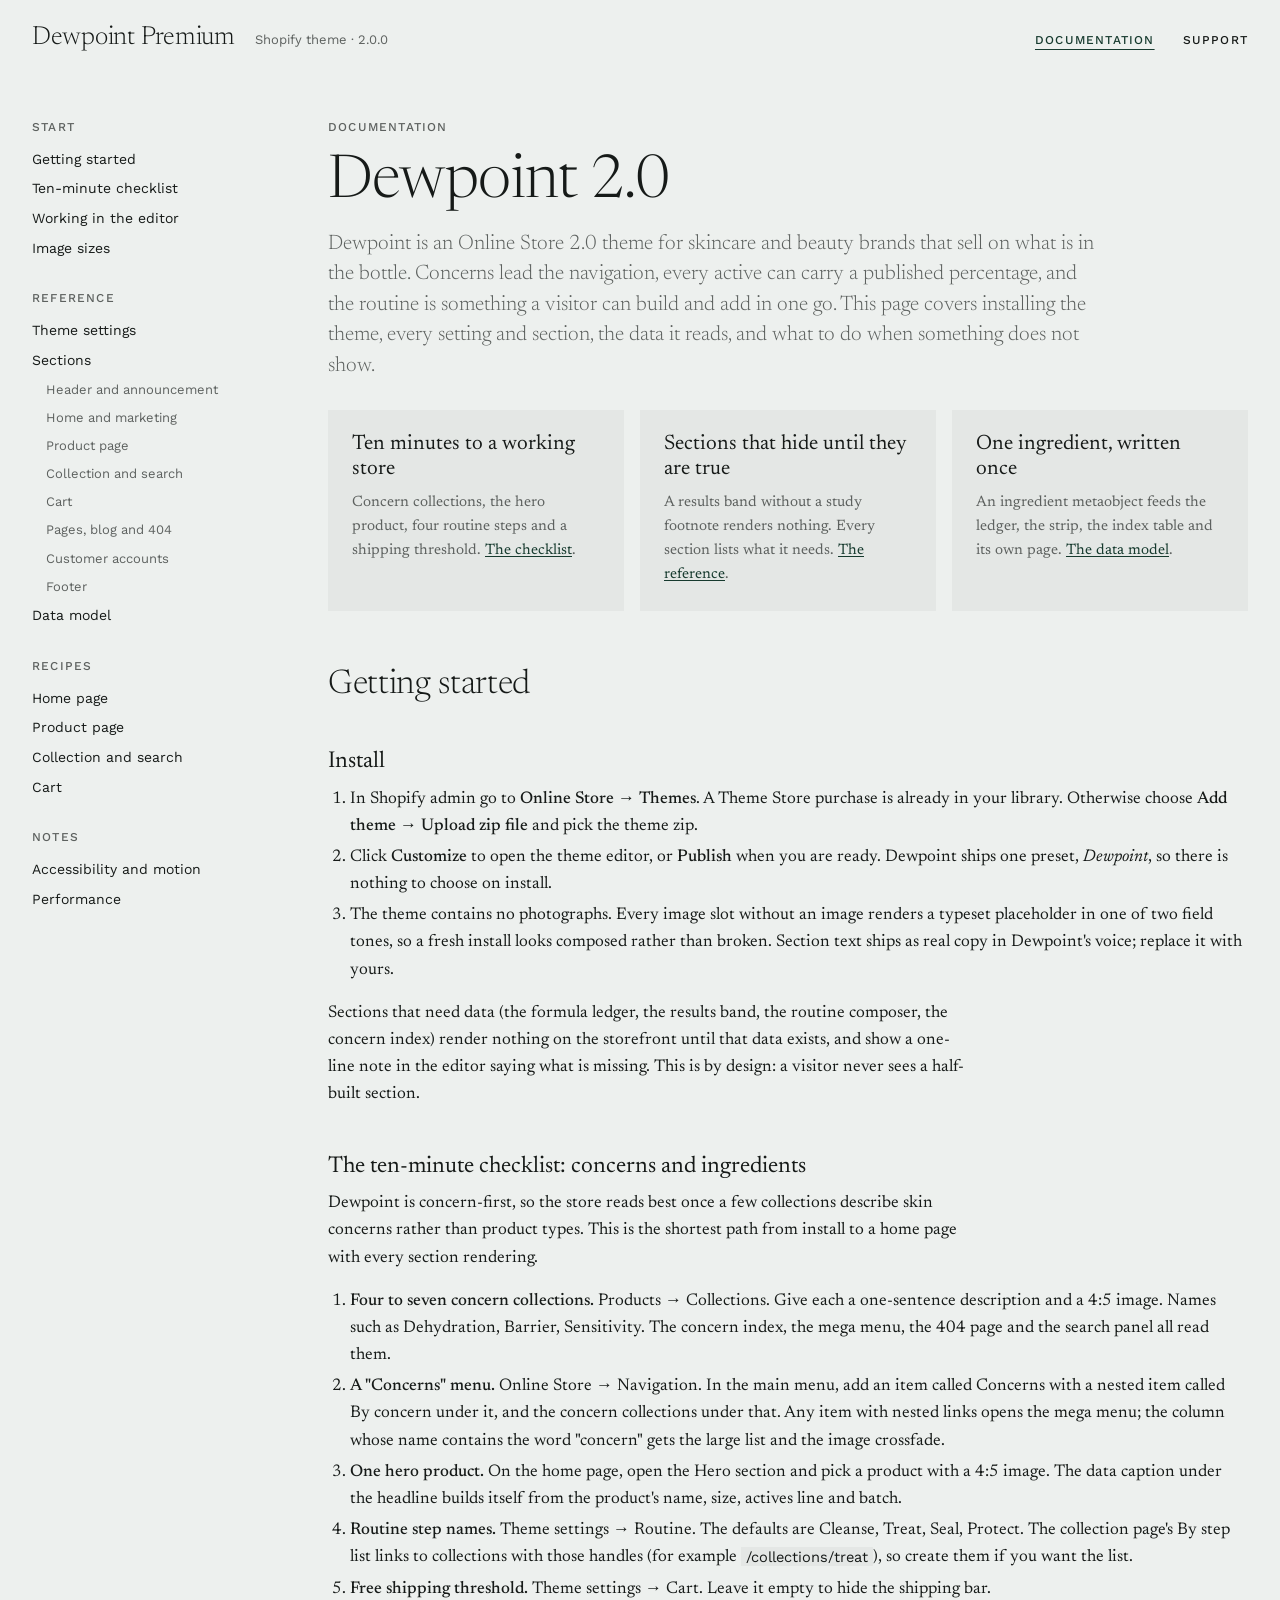
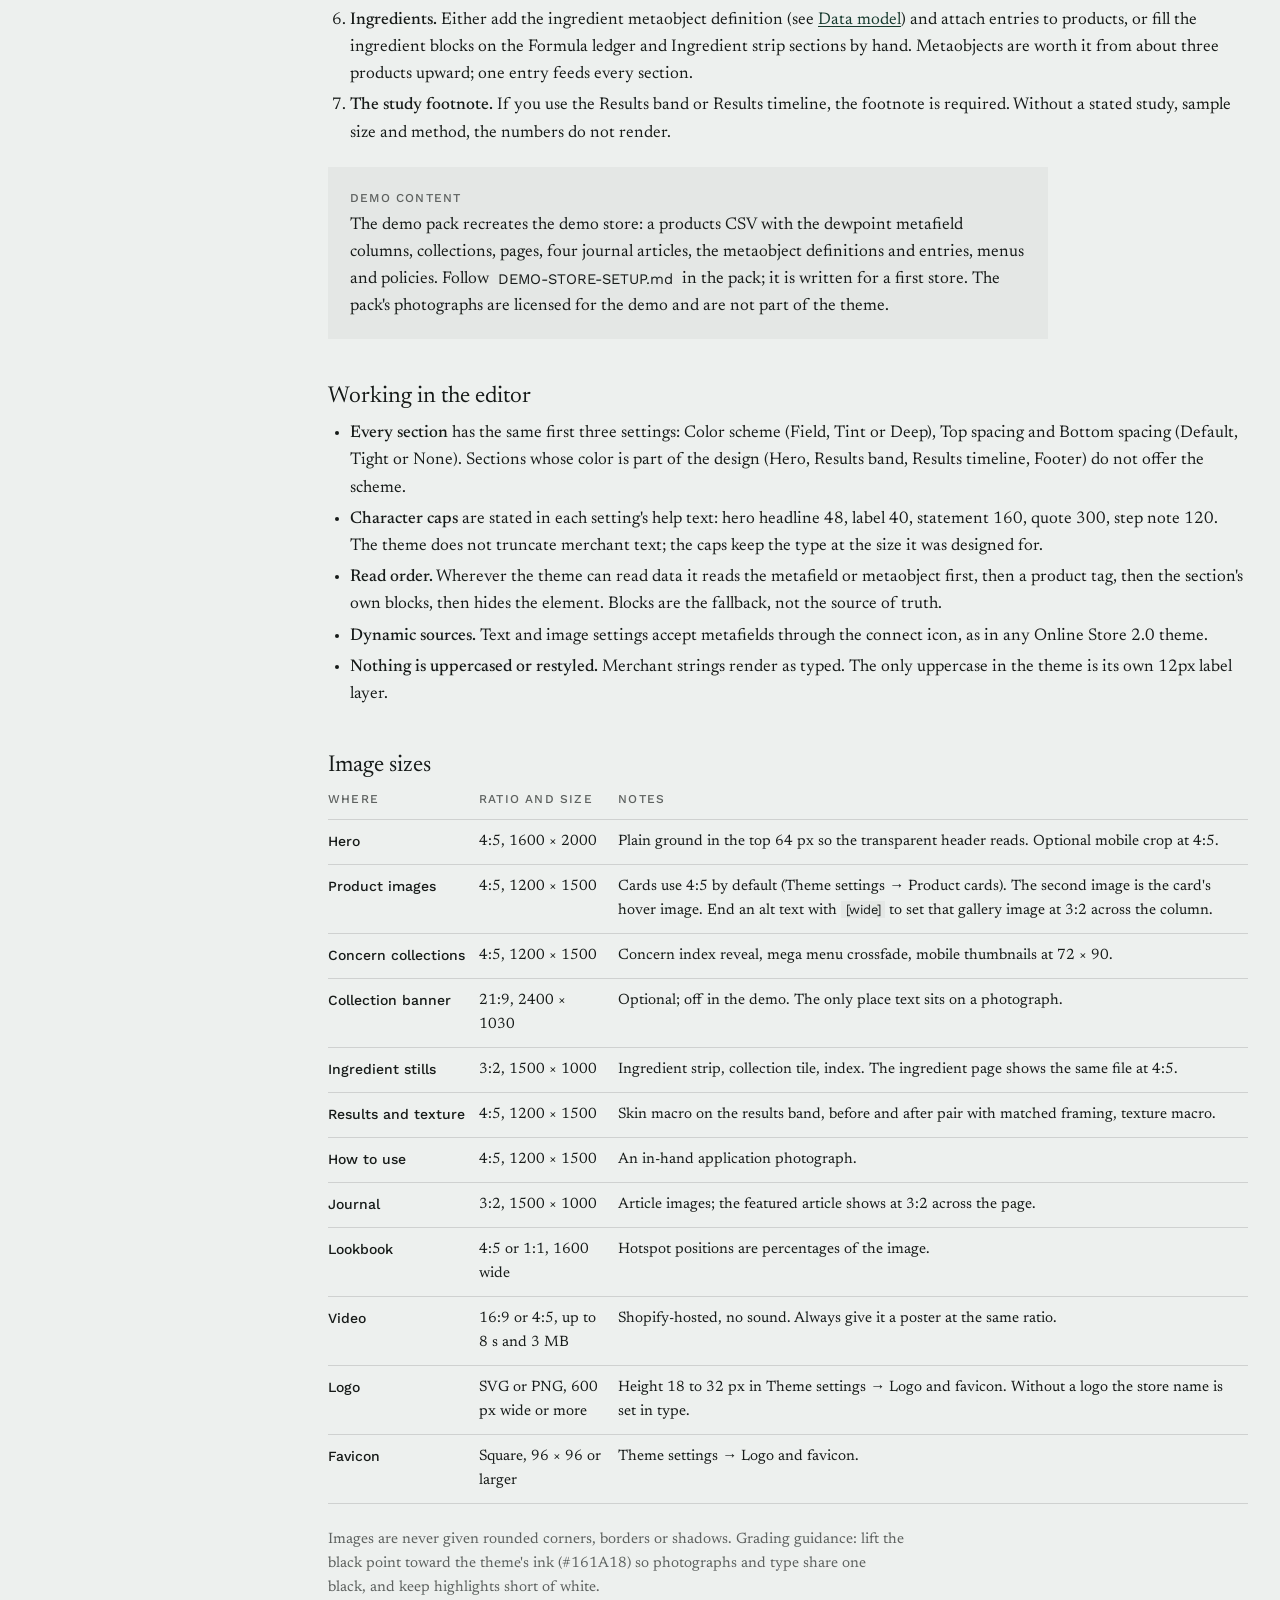
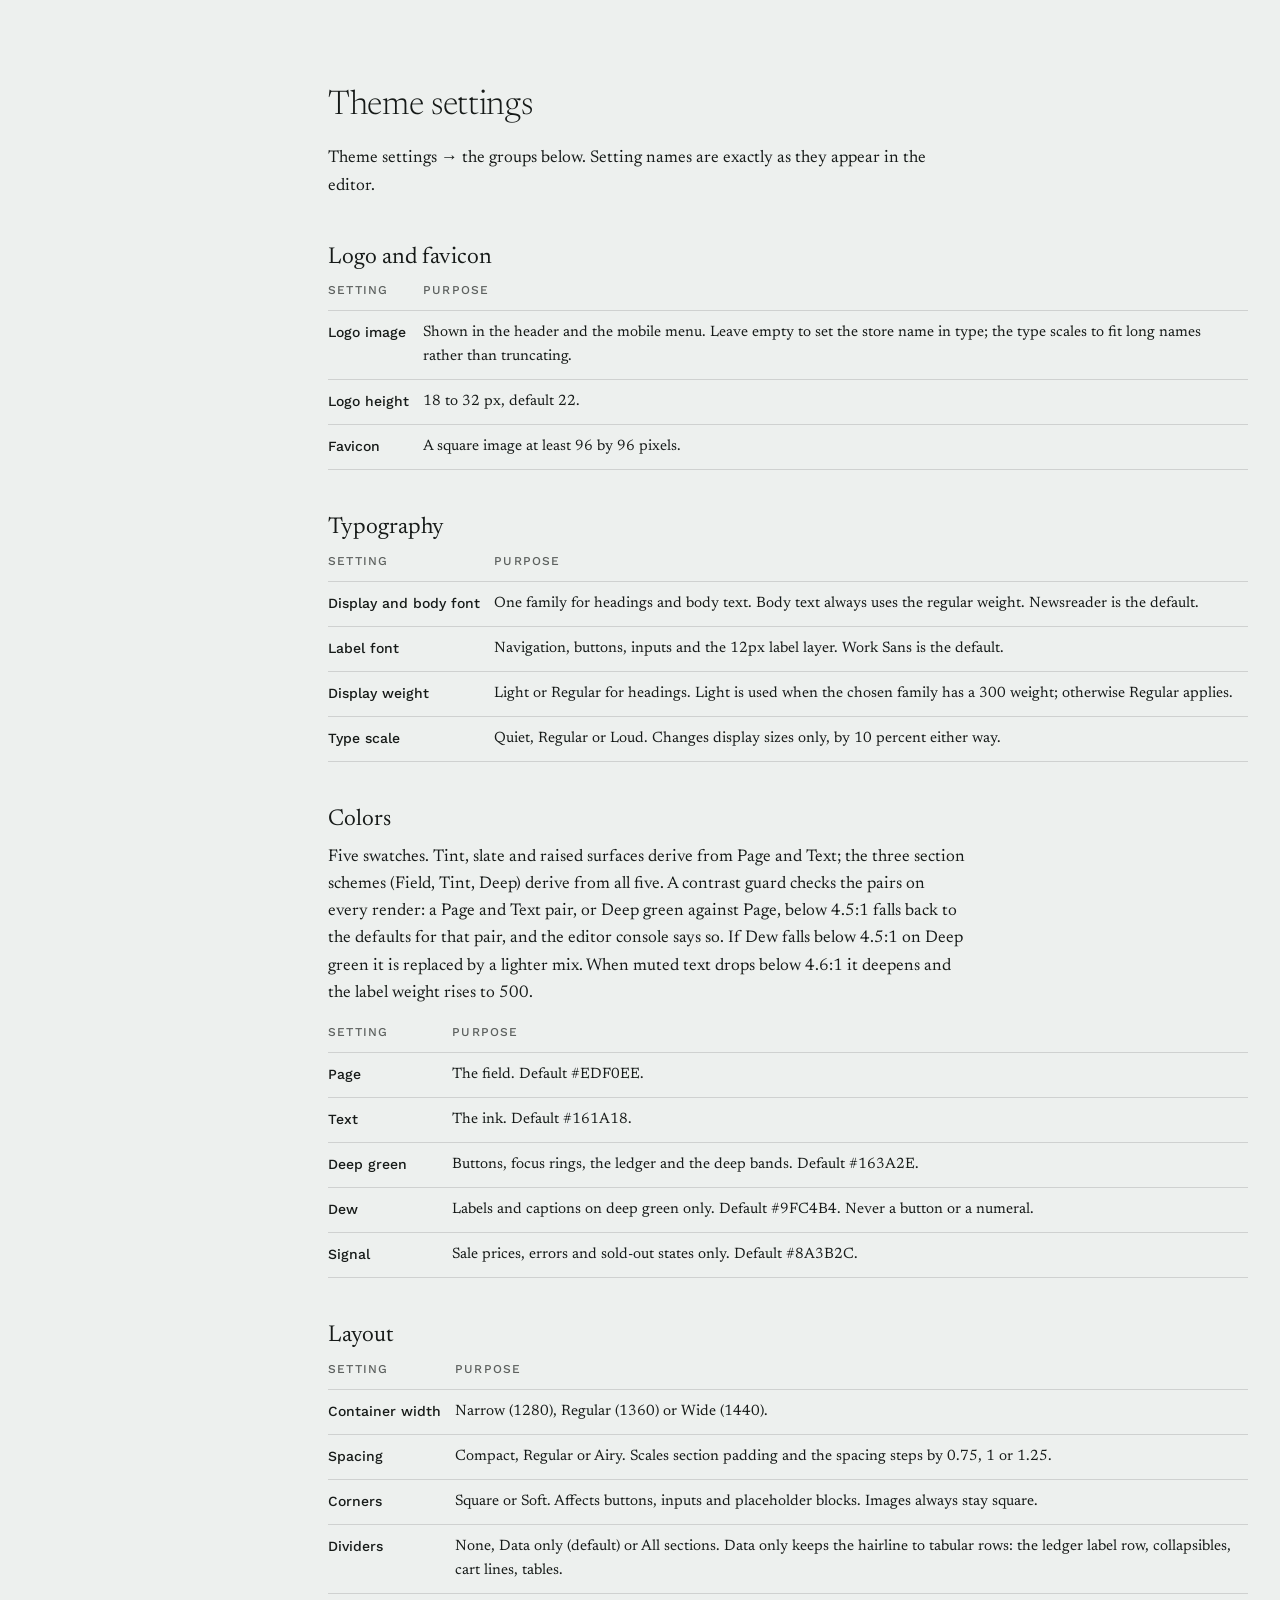
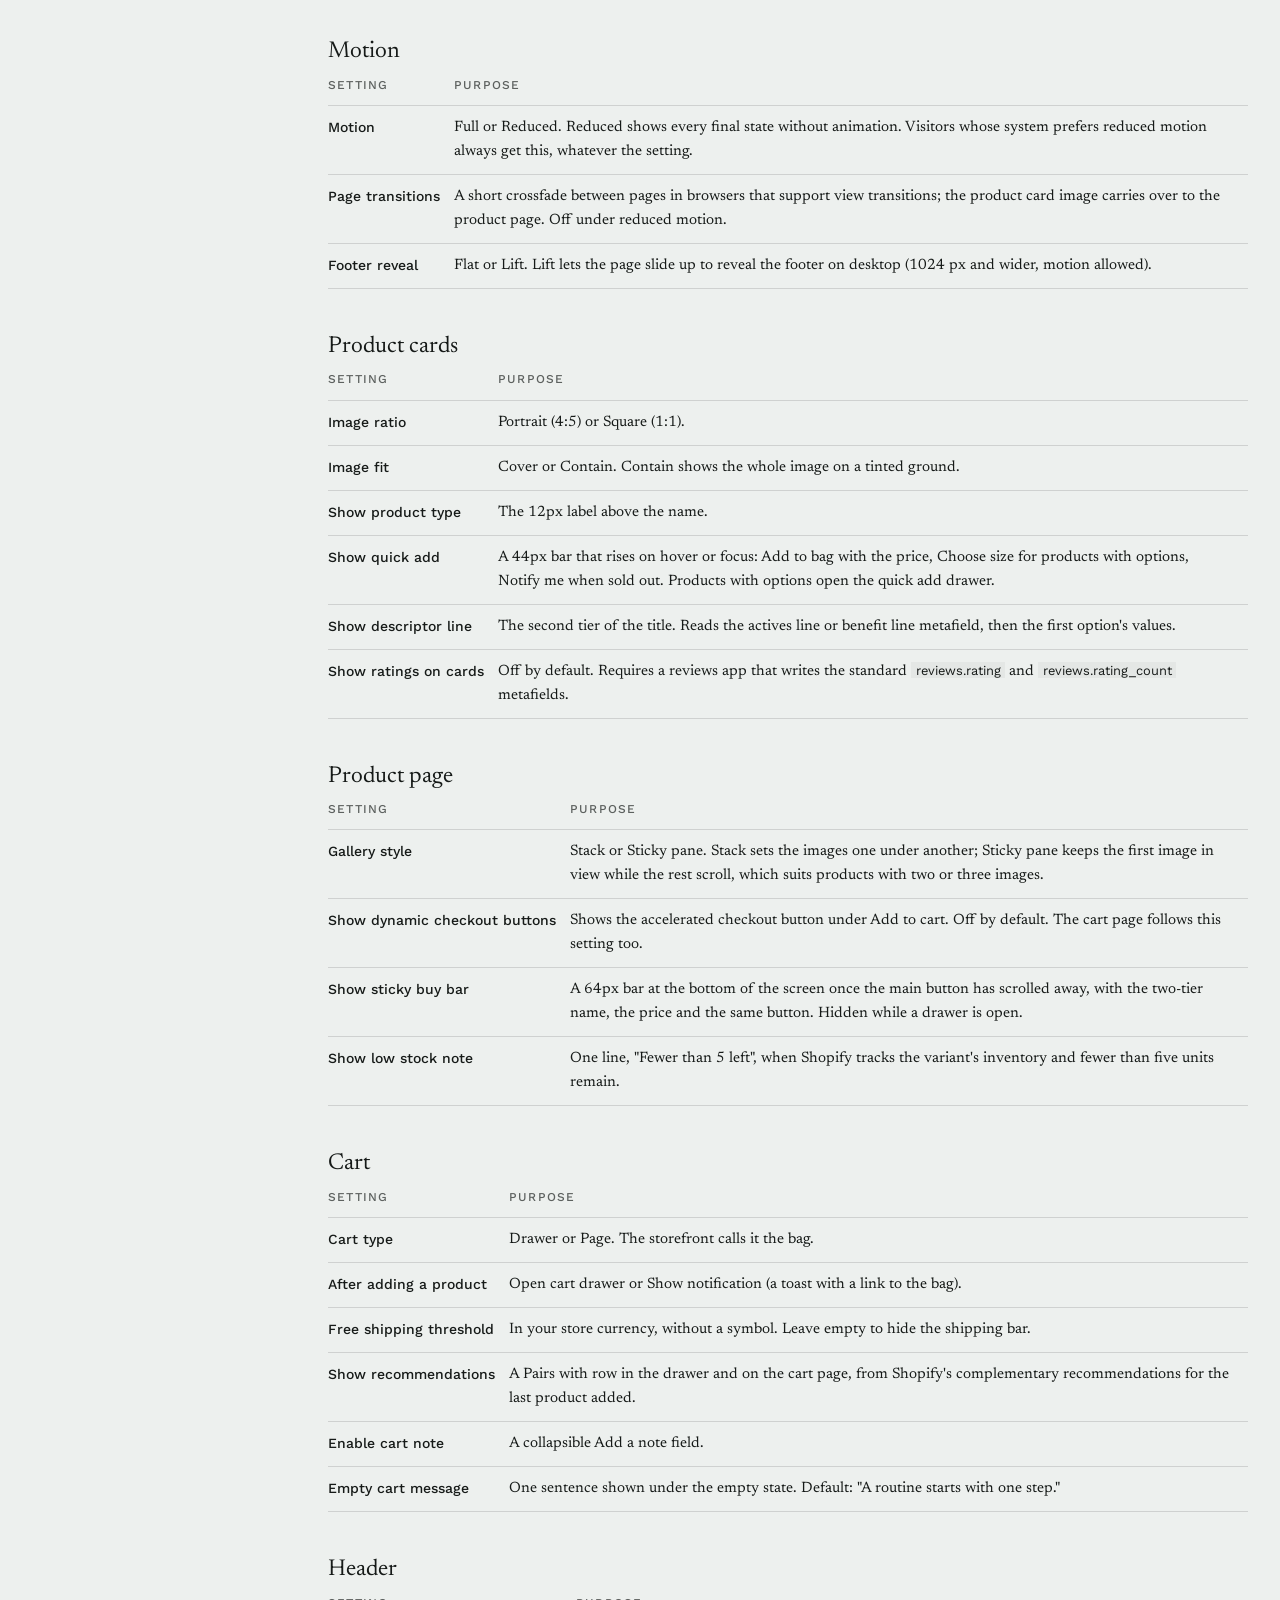
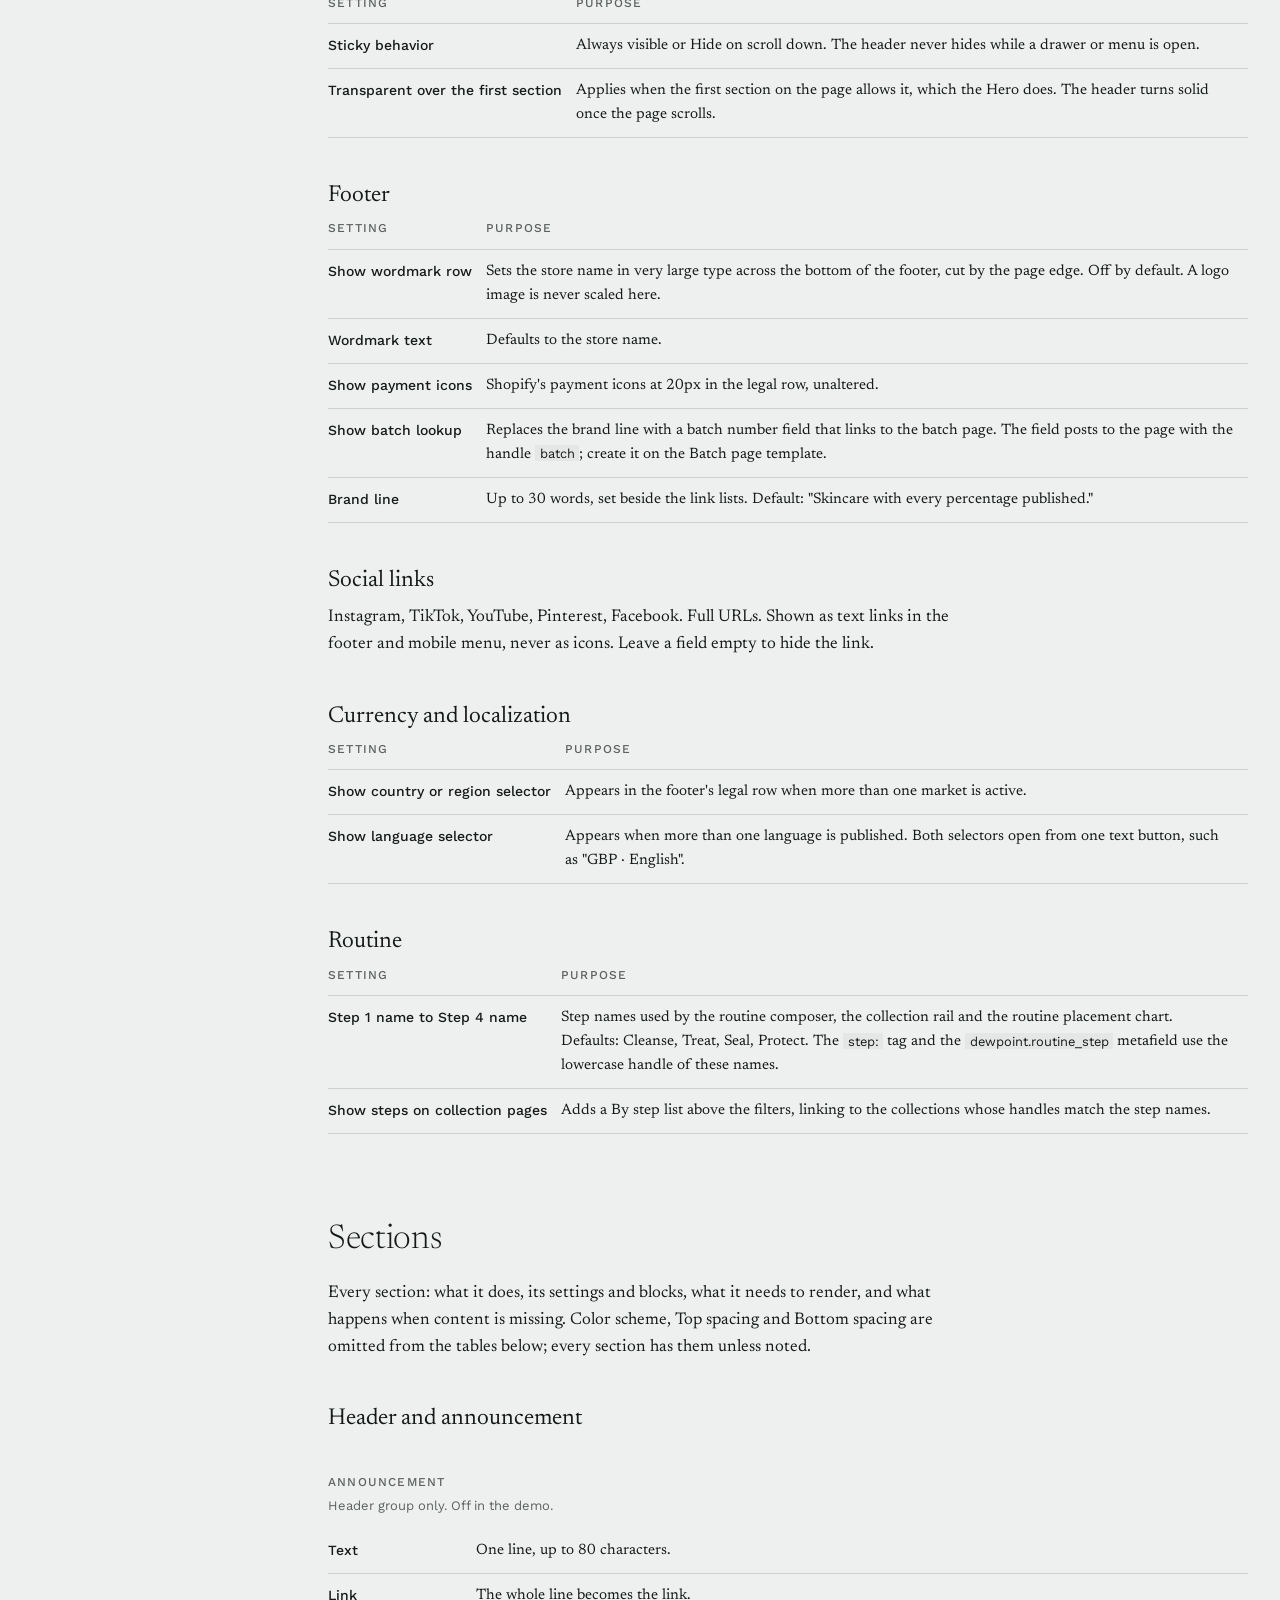
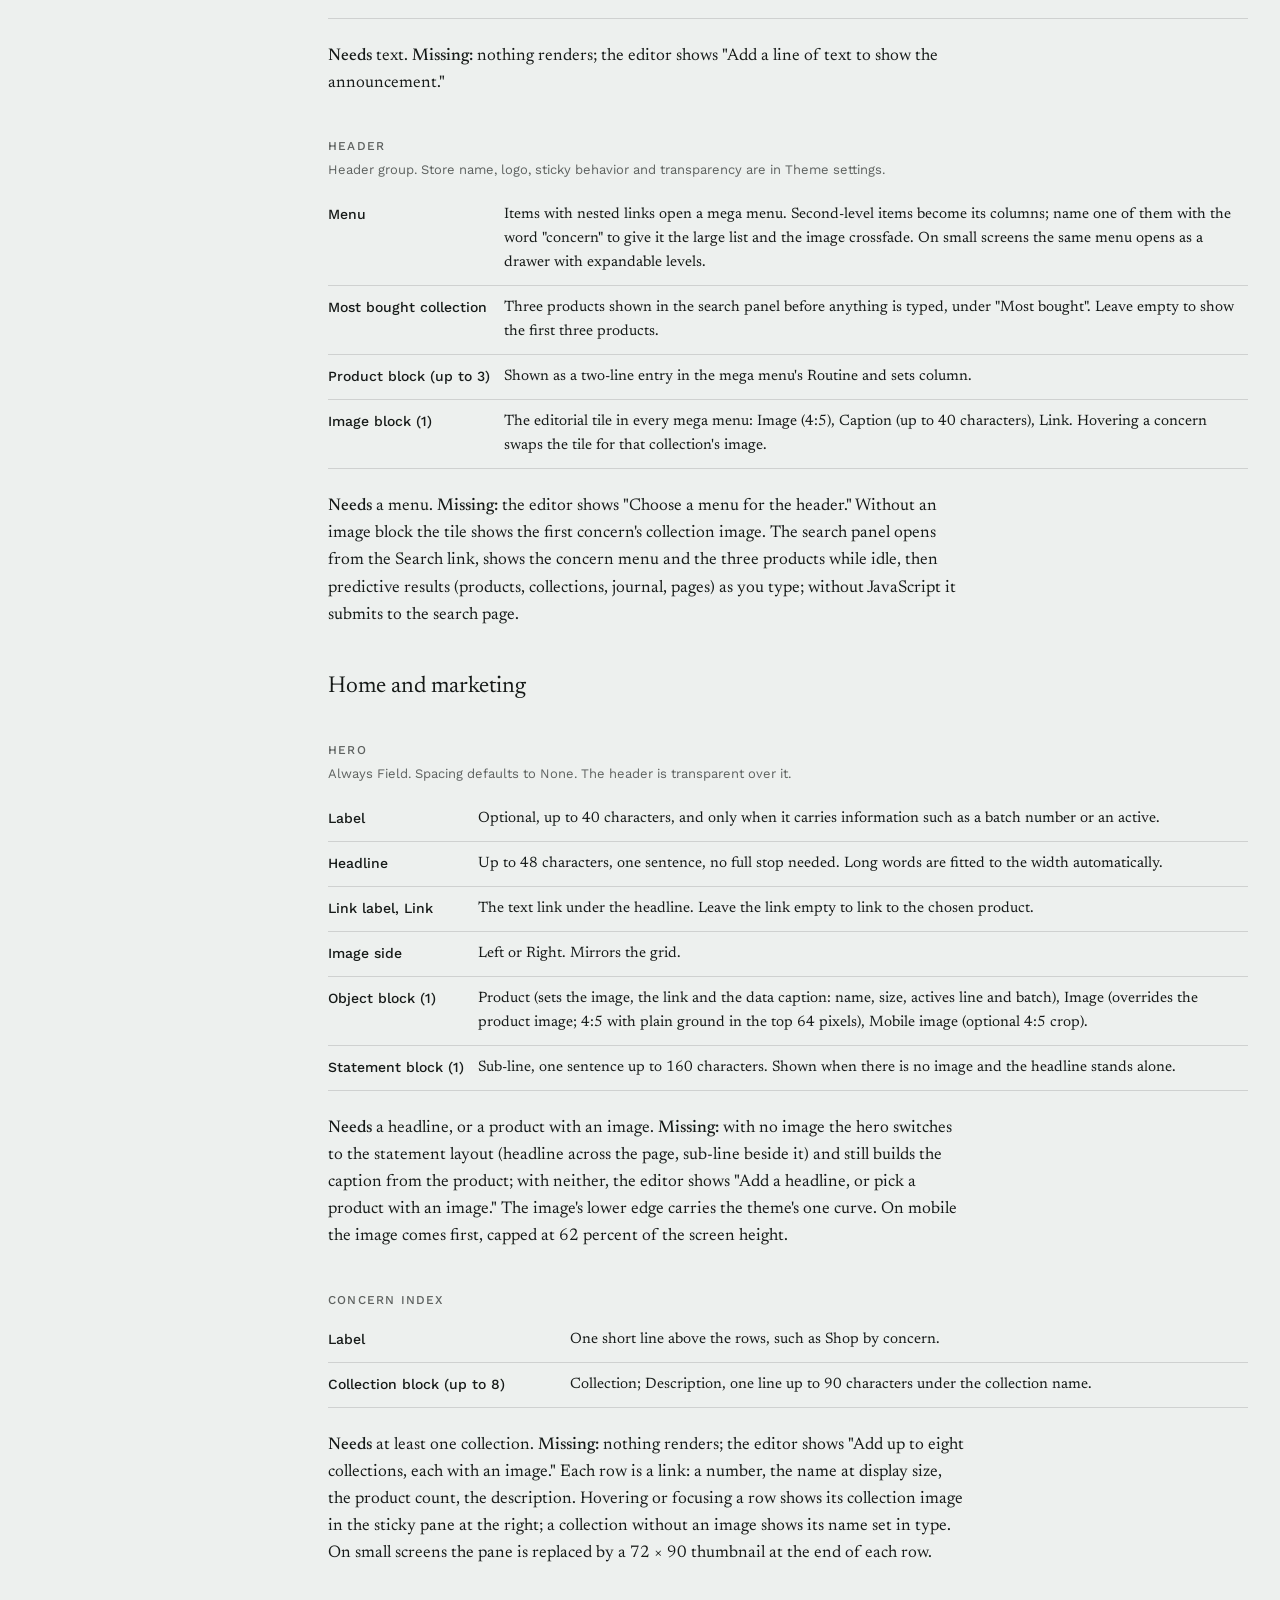
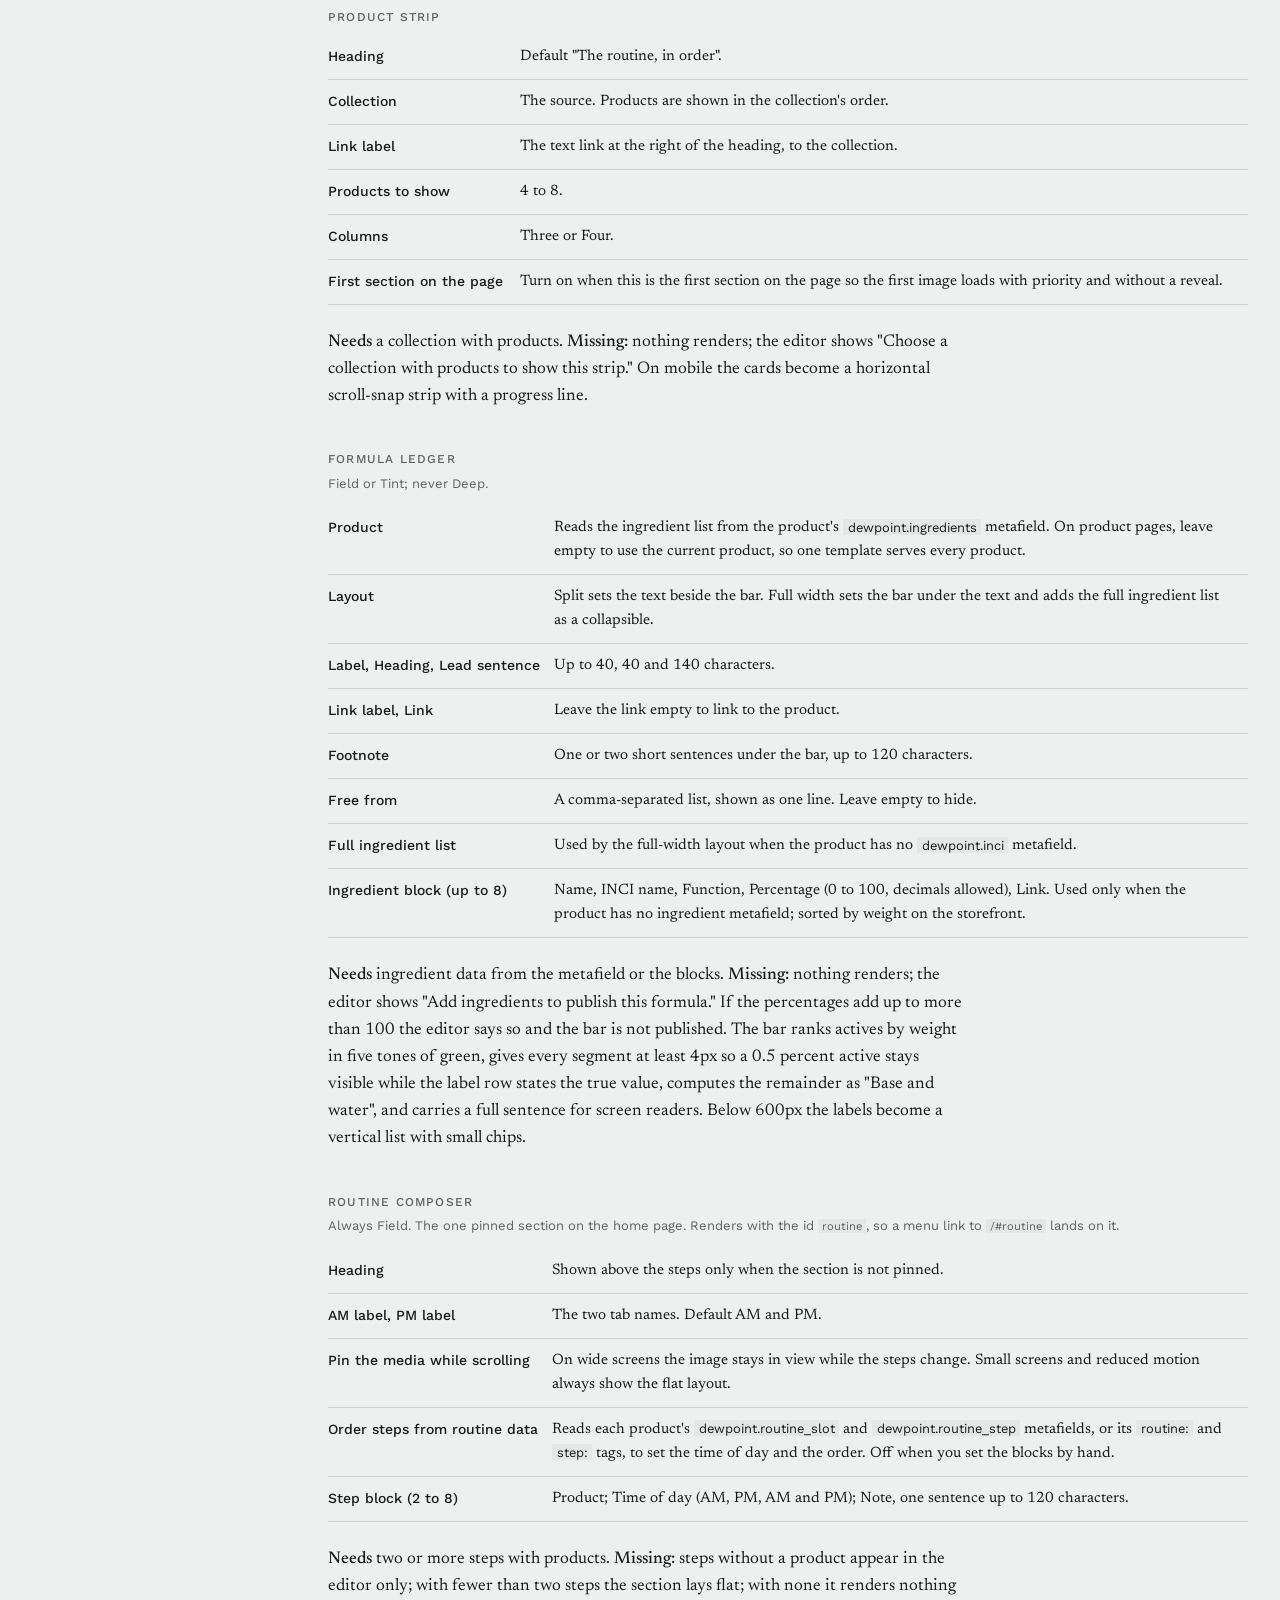
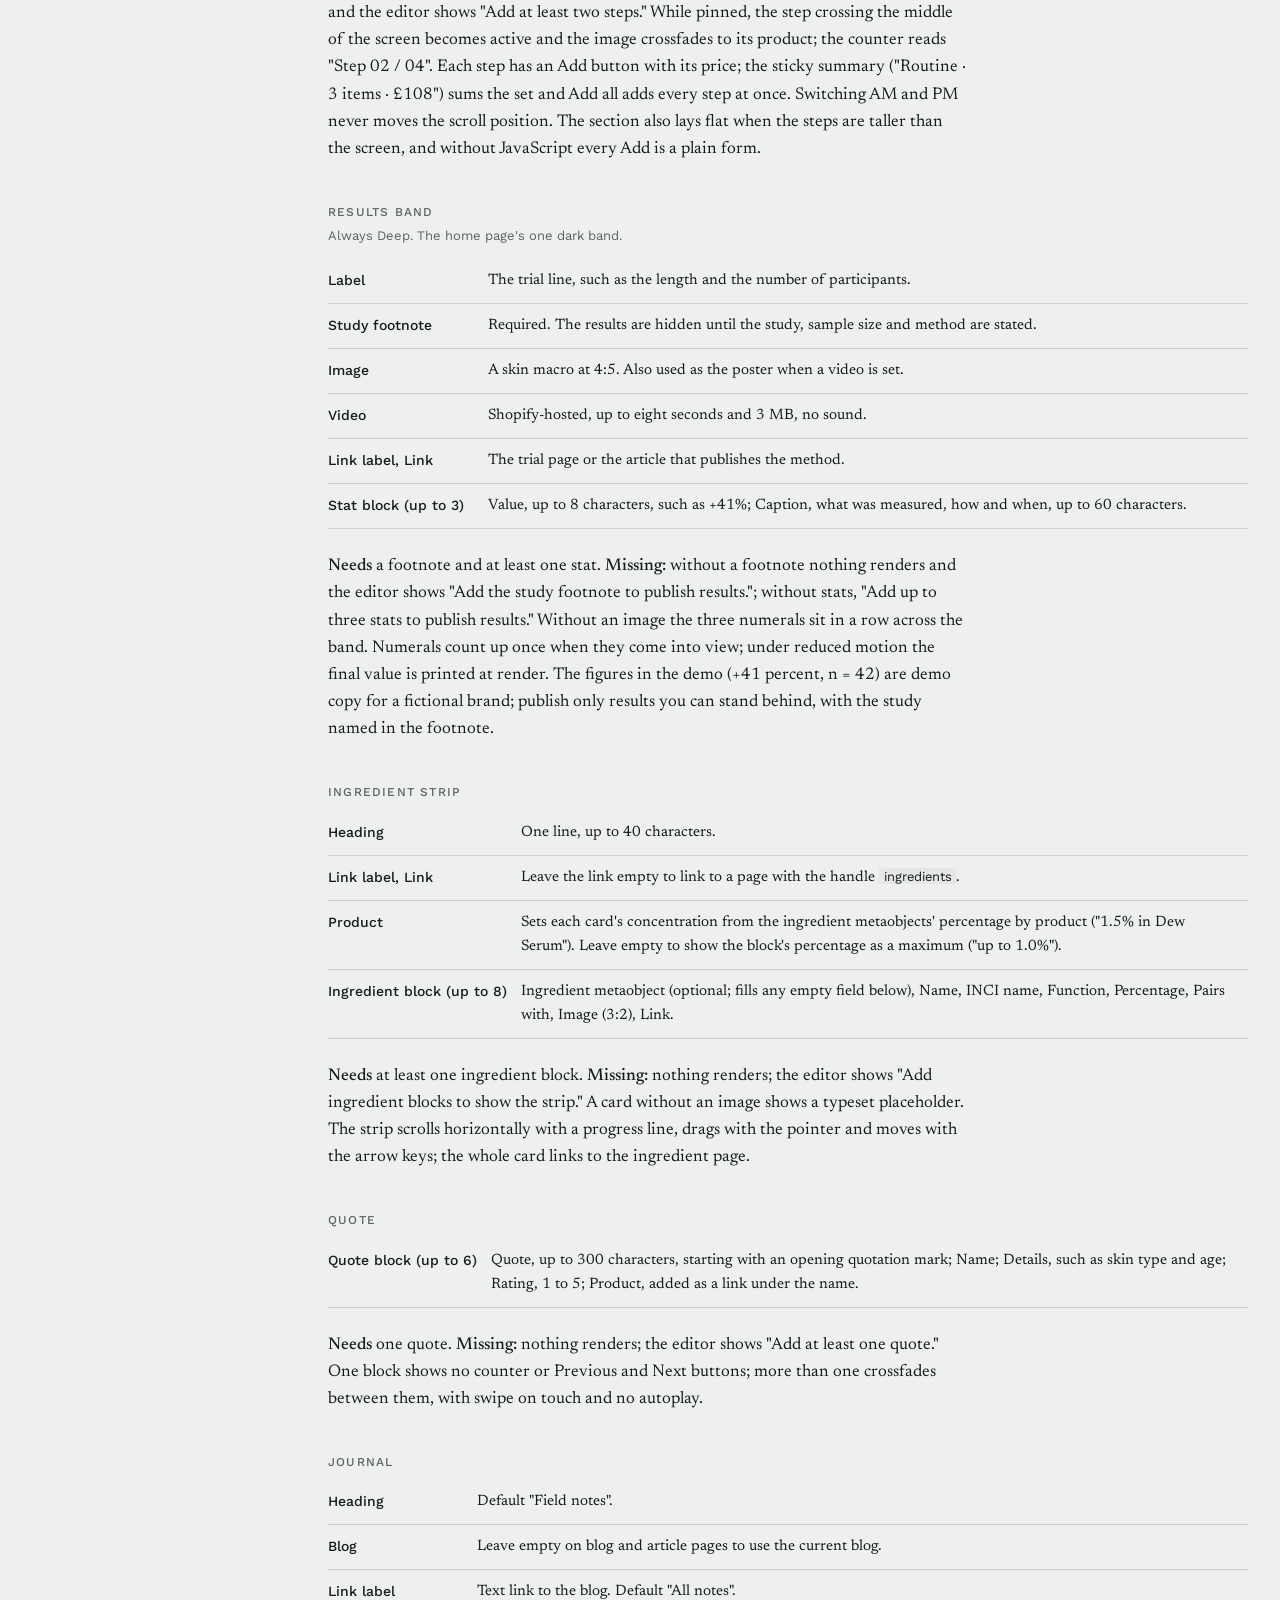
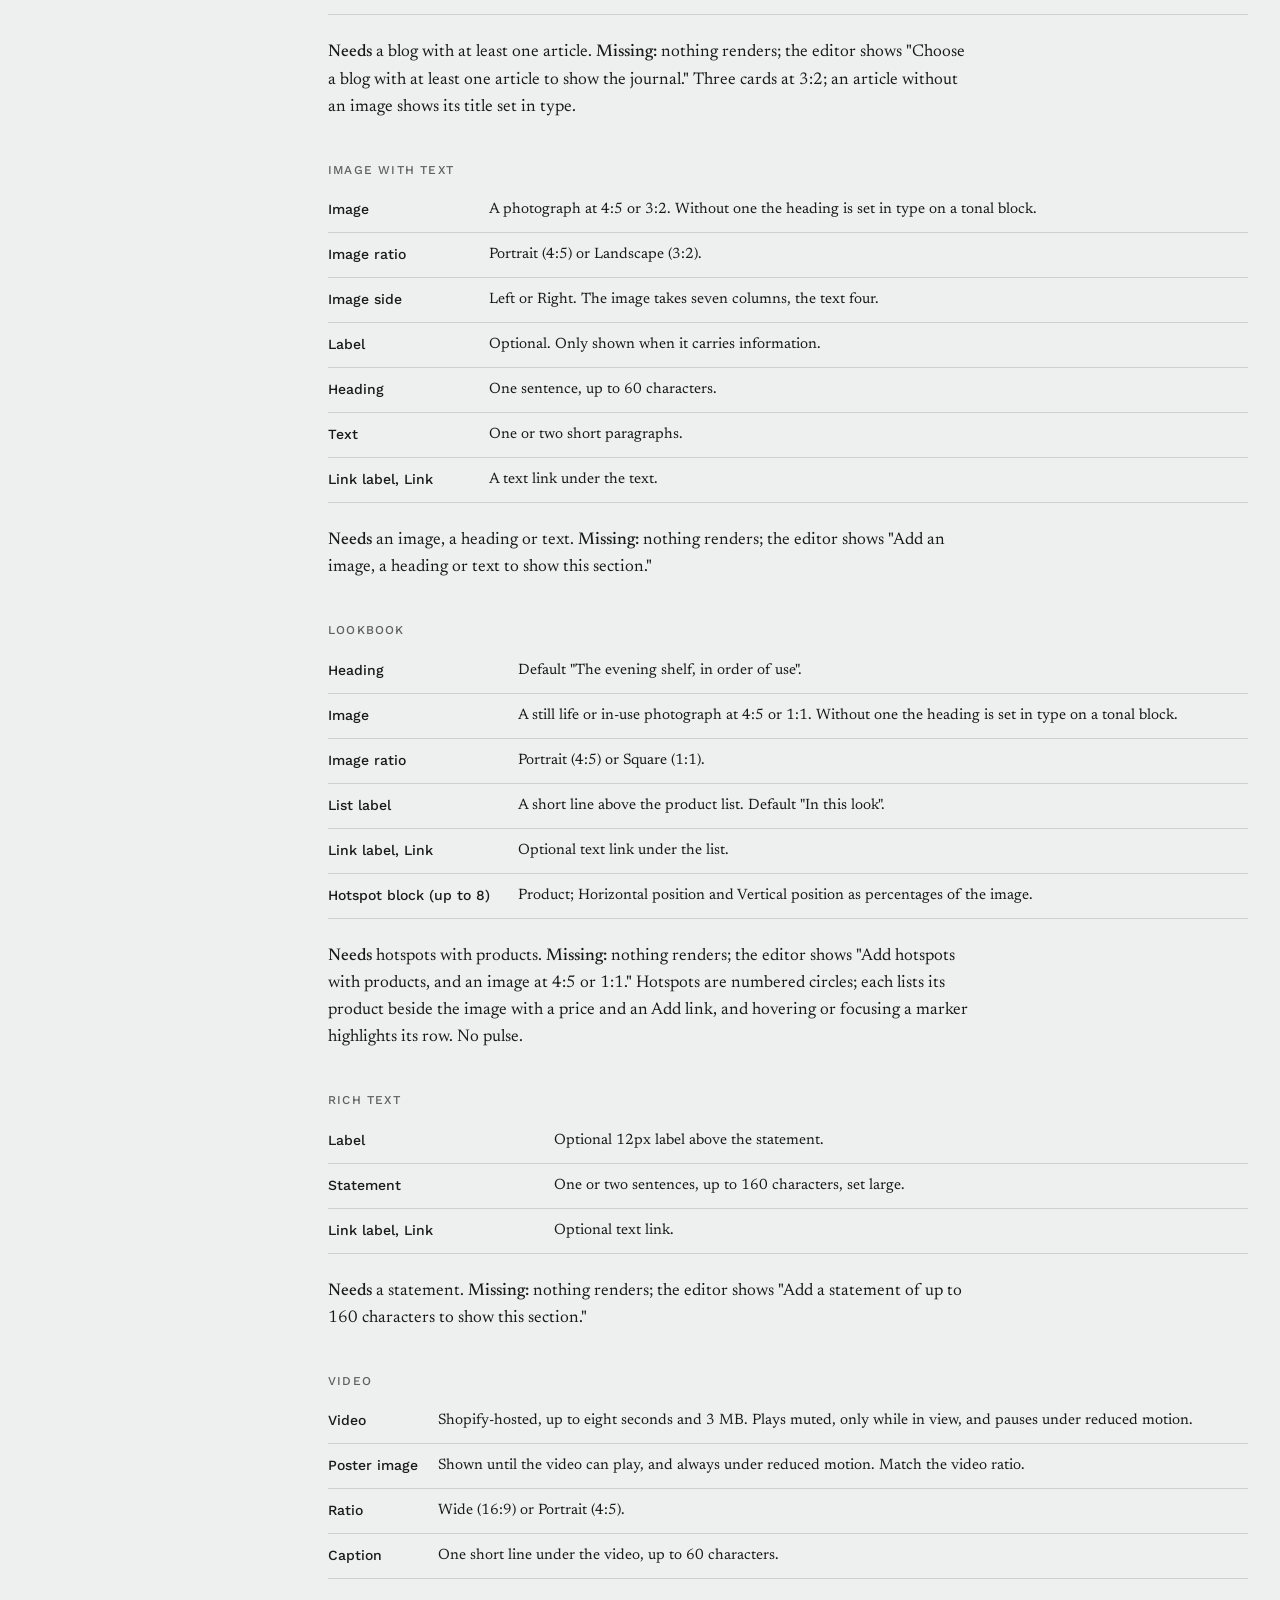
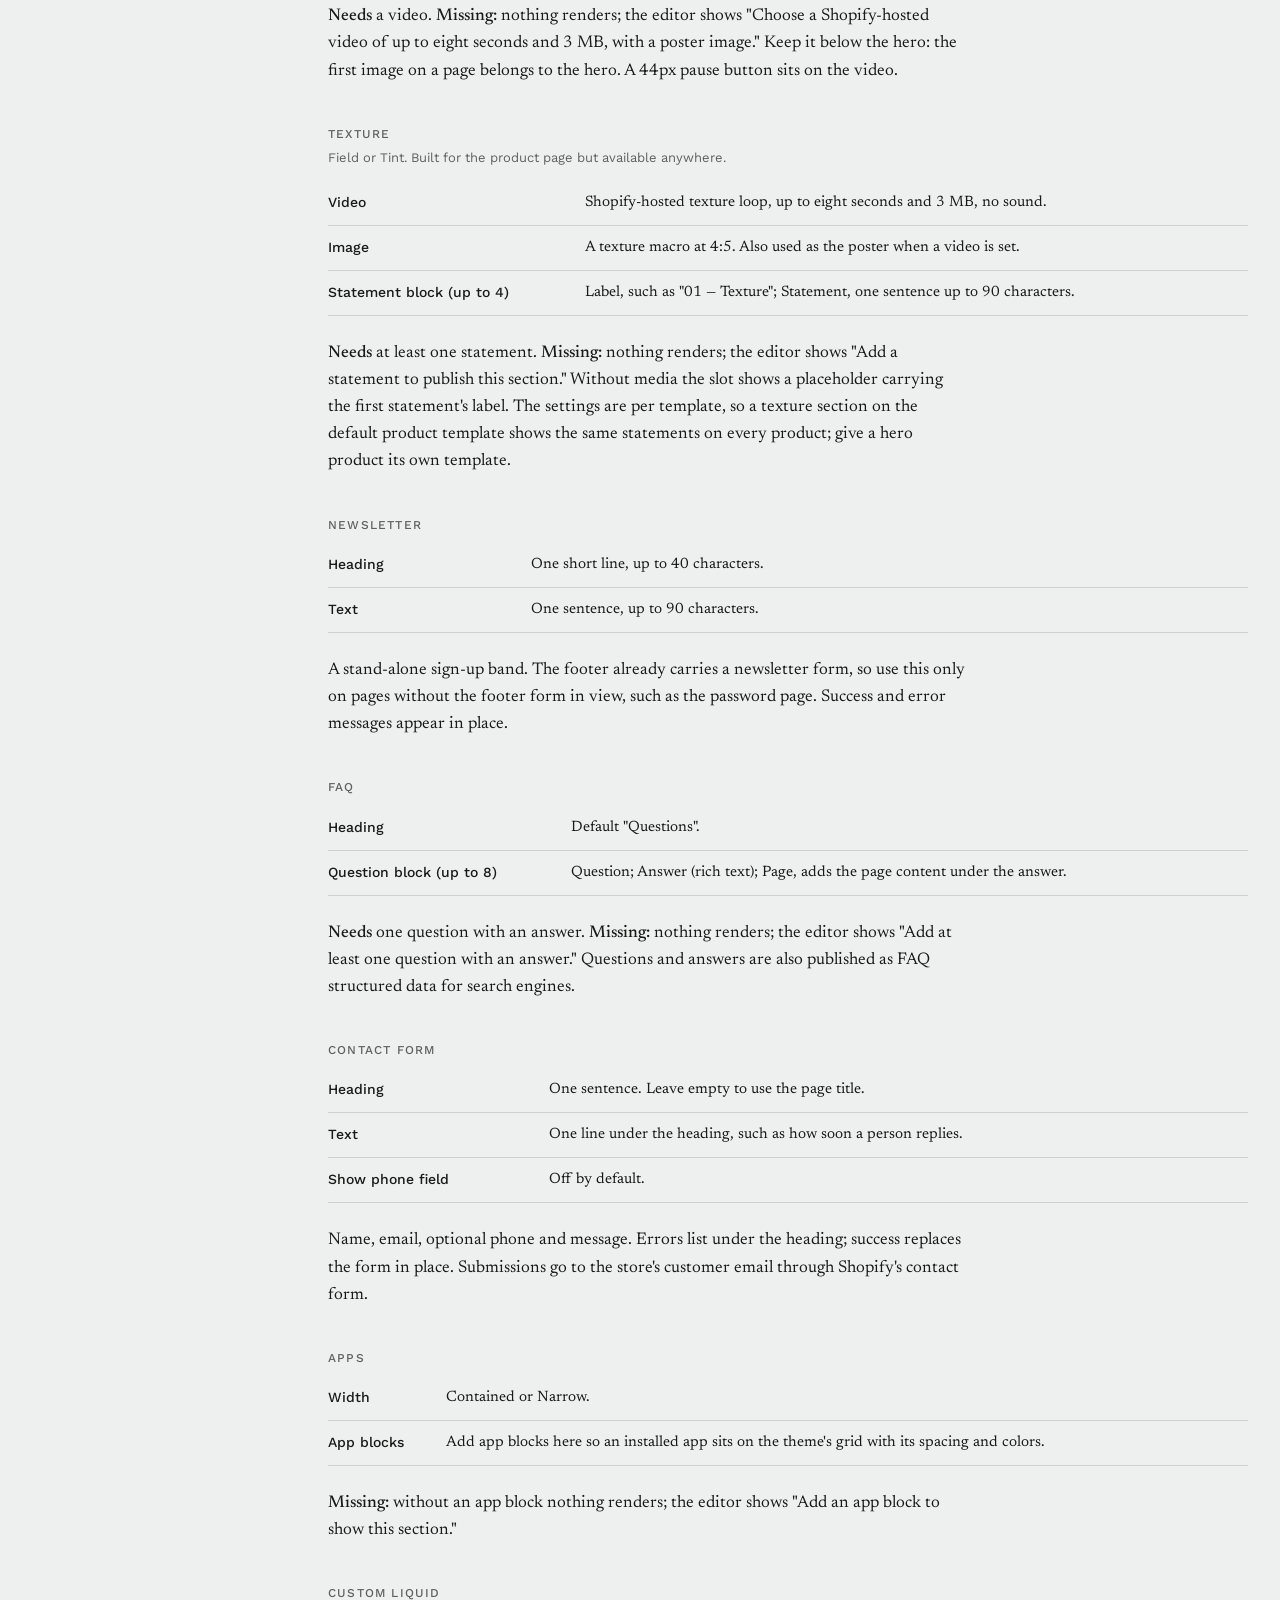
==== commit a740b422: "Add files via upload" ====
--- a/docs/index.html
+++ b/docs/index.html
@@ -1,81 +1,781 @@
-<!doctype html><html lang="en"><head><meta charset="utf-8"><meta name="viewport" content="width=device-width,initial-scale=1"><title>Documentation — Dewpoint theme</title><meta name="description" content="Documentation and support for Dewpoint, the Shopify theme for beauty and skincare brands."><link rel="stylesheet" href="../assets/docs.css"></head><body>
-<header class="top"><div class="in"><a class="brand" href="../docs/">Dewpoint <span>Shopify theme · v1.0.0</span></a><nav><a href="../docs/" style="text-decoration:underline">Documentation</a><a href="../support/">Support</a></nav></div></header>
-<div class="wrap"><aside>
-<div class="lbl">Start</div><a href="#install">Install</a><a href="#demo">Demo content</a><a href="#editor">Theme editor basics</a><a href="#images">Image sizes</a>
-<div class="lbl">Guides</div><a href="#home">Home page recipe</a><a href="#product">Product pages</a><a href="#collections">Collections & filters</a><a href="#menus">Menus & mega menu</a><a href="#cart">Cart & checkout</a><a href="#pages">Pages, blog, contact</a><a href="#launch">Launch checklist</a>
-<div class="lbl">Reference</div><a href="#settings">Theme settings</a><a href="#ref-header-footer">Header &amp; footer</a><a href="#ref-home-marketing">Home &amp; marketing</a><a href="#ref-product">Product</a><a href="#ref-collection-search">Collection &amp; search</a><a href="#ref-pages-blog">Pages &amp; blog</a><a href="#ref-customer-accounts">Customer accounts</a>
-<div class="lbl">More</div><a href="#perf">Performance & accessibility</a><a href="#faq">Troubleshooting</a><a href="#changelog">Changelog</a><a href="../support/">Support</a>
+<!doctype html><html lang="en"><head><meta charset="utf-8"><meta name="viewport" content="width=device-width,initial-scale=1"><title>Documentation — Dewpoint theme</title><meta name="description" content="Documentation for Dewpoint 2.0, the Shopify Online Store 2.0 theme for skincare and beauty brands that publish their formulas: setup, settings, sections, data model and troubleshooting."><link rel="stylesheet" href="../assets/docs.css"></head><body>
+<header class="top"><div class="in"><a class="brand" href="../docs/">Dewpoint Premium <span>Shopify theme · 2.0.0</span></a><nav><a href="../docs/" aria-current="page">Documentation</a><a href="../support/">Support</a></nav></div></header>
+<div class="wrap"><aside aria-label="Contents">
+<div class="lbl">Start</div><a href="#install">Getting started</a><a href="#checklist">Ten-minute checklist</a><a href="#editor">Working in the editor</a><a href="#images">Image sizes</a>
+<div class="lbl">Reference</div><a href="#settings">Theme settings</a><a href="#sections">Sections</a><a class="sub" href="#ref-header">Header and announcement</a><a class="sub" href="#ref-home">Home and marketing</a><a class="sub" href="#ref-product">Product page</a><a class="sub" href="#ref-collection">Collection and search</a><a class="sub" href="#ref-cart">Cart</a><a class="sub" href="#ref-pages">Pages, blog and 404</a><a class="sub" href="#ref-accounts">Customer accounts</a><a class="sub" href="#ref-footer">Footer</a><a href="#data">Data model</a>
+<div class="lbl">Recipes</div><a href="#home">Home page</a><a href="#product">Product page</a><a href="#collections">Collection and search</a><a href="#cart">Cart</a>
+<div class="lbl">Notes</div><a href="#a11y">Accessibility and motion</a><a href="#perf">Performance</a><a href="#faq">Troubleshooting</a><a href="#changelog">Changelog</a><a href="../support/">Support</a>
 </aside><main>
-<p class="mono muted">DOCUMENTATION</p>
-<h1>Dewpoint theme docs</h1>
-<p class="muted" style="font-size:18px;max-width:60ch">Everything you need to install, customise and launch Dewpoint. If something is missing, <a href="../support/">ask support</a> and we'll add it here.</p>
-<div class="cards"><div class="card"><h3>10-minute setup</h3><p>Install, import demo content, connect menus.</p></div><div class="card"><h3>37 sections</h3><p>Every setting and block, generated from the theme itself.</p></div><div class="card"><h3>Beauty-specific</h3><p>Formula index, before/after, lookbook hotspots, case notes.</p></div></div>
-
-<h2 id="install"><span class="idx">01</span>Install</h2>
-<ol><li>In Shopify admin go to <strong>Online Store → Themes</strong>. If you bought Dewpoint from the Theme Store it is already in your library; otherwise choose <strong>Add theme → Upload zip file</strong>.</li><li>Click <strong>Customize</strong> to open the theme editor, or <strong>Publish</strong> when you are ready.</li><li>Dewpoint shows its own illustrated demo imagery wherever you have not yet chosen an image, so the store looks finished from the first minute. Turn this off before launch under <em>Theme settings → Demo imagery</em>.</li></ol>
-
-<h2 id="demo"><span class="idx">02</span>Demo content</h2>
-<p>The demo pack (products CSV, images and a setup guide) recreates the demo store. Import <code>products.csv</code> under <strong>Products → Import</strong>, upload the images under <strong>Content → Files</strong>, then attach them to products and collections. Full steps are in <code>DEMO-STORE-SETUP.md</code> in the pack.</p>
-
-<h2 id="editor"><span class="idx">03</span>Theme editor basics</h2>
-<ul><li><strong>Sections</strong> are added from the left panel with <em>Add section</em>. Every section has a colour scheme, top/bottom padding and, where useful, a "Show top rule" toggle for the hairline that separates sections.</li><li><strong>Section index numbers</strong> (01, 02, 03…) are automatic. Turn them off globally under <em>Theme settings → Layout → Number sections</em>.</li><li><strong>Accent words</strong>: in any heading field, italicise a word (the <em>I</em> button) and it renders in the accent serif font. Example: <code>Skin at its <em>dewpoint</em></code>.</li><li><strong>Dynamic sources</strong>: text, richtext and image settings accept metafields via the connect icon, which is how you show per-product formula data.</li></ul>
-
-<h2 id="images"><span class="idx">04</span>Recommended image sizes</h2>
-<table><thead><tr><th>Where</th><th>Size</th><th>Notes</th></tr></thead><tbody>
-<tr><td>Slideshow / hero</td><td>2400 × 1350 (16:9)</td><td>Keep the subject right-of-centre; copy sits on the left. Optional mobile image 1200 × 1500.</td></tr>
-<tr><td>Product images</td><td>1200 × 1500 (4:5)</td><td>All cards use 4:5 by default; change under <em>Theme settings → Product cards</em>.</td></tr>
-<tr><td>Collection images</td><td>1500 × 1000 (3:2)</td><td>Used by collection list cards and the collection banner.</td></tr>
-<tr><td>Lookbook</td><td>1600 × 1600</td><td>Square works best with hotspots; positions are percentages of the image.</td></tr>
-<tr><td>Before / after</td><td>1200 × 1200</td><td>Both images must share the same framing.</td></tr>
-<tr><td>Logo</td><td>SVG or PNG, ≥ 600 px wide</td><td>Height is set in the header section (20–90 px).</td></tr>
-<tr><td>Favicon</td><td>180 × 180 PNG</td><td>Theme settings → Favicon.</td></tr>
-</tbody></table>
-
-<h2 id="home"><span class="idx">05</span>Home page recipe</h2>
-<p>The demo home page, top to bottom: Slideshow → Ticker → Featured collection → Collection list → Formula index → Lookbook → Before/after → Testimonials → Promo ticket → Image with text → Values → Journal → FAQ → Newsletter. You can reorder or remove any of them.</p>
-<div class="note"><strong>Lookbook hotspots.</strong> Each hotspot block has a product and an X/Y position (percent). Hover or focus a marker to highlight its row; rows add straight to the bag.</div>
-<div class="note"><strong>Promo ticket.</strong> The discount code shown on the ticket is copy-to-clipboard. Create the matching code under <strong>Discounts</strong> in Shopify admin; the theme only displays it.</div>
-
-<h2 id="product"><span class="idx">06</span>Product pages</h2>
-<p>The product template is built from blocks you can reorder: specimen label (type, vendor, SKU, rating), title, price, text, variant picker, buy buttons (quantity, dynamic checkout, pickup availability, gift-card recipient form), stock status, description, collapsible rows, key actives, icon claims, share, complementary products, and app blocks.</p>
-<ul><li><strong>Key actives</strong> rows use one line per ingredient in the form <code>Name | Value</code>. Connect a multi-line text metafield to make it per-product.</li><li><strong>Shade swatches</strong> appear automatically for options named Colour, Color or Shade. Add swatch colours or images to option values under <strong>Settings → Custom data → Categories</strong>, or the theme falls back to the value name as a CSS colour.</li><li><strong>Ratings</strong> display when a reviews app writes to the standard <code>reviews.rating</code> metafield.</li><li><strong>Complementary products</strong> come from the Shopify Search &amp; Discovery app.</li><li>Gallery layouts: stacked ledger (two-and-one grid), carousel, or carousel with thumbnails. Zoom opens a full-size modal.</li></ul>
-
-<h2 id="collections"><span class="idx">07</span>Collections &amp; filters</h2>
-<p>Install the free <strong>Search &amp; Discovery</strong> app and enable filters (availability, price, product type, tags, options). The collection page shows them in a drawer or, on desktop, an optional sidebar. Filtering, sorting and pagination update without a page reload. Promo tiles can be inserted at any grid position from the section's blocks.</p>
-
-<h2 id="menus"><span class="idx">08</span>Menus &amp; mega menu</h2>
-<p>Assign the main menu in the header section. Three levels are supported. To turn a top-level item into a mega menu, add a <em>Mega menu</em> block to the header and type the item's title exactly; its sub-menus become columns and you can add a promo image and link. The mobile drawer mirrors the same menu.</p>
-
-<h2 id="cart"><span class="idx">09</span>Cart &amp; checkout</h2>
-<p>Choose drawer or page under <em>Theme settings → Cart</em>. The free-shipping progress bar uses the threshold you set there (in store currency, no symbol) and should match your shipping rates. Order notes, cart-level discounts, unit prices and recommendations are supported. Dynamic checkout buttons (Shop Pay, PayPal, etc.) appear on product pages and the cart.</p>
-
-<h2 id="pages"><span class="idx">10</span>Pages, blog and contact</h2>
-<p>Two page templates are included: <strong>page.contact</strong> (contact form with detail rows and an FAQ) and <strong>page.faq</strong> (grouped questions with FAQ structured data for search engines). Assign them from the page's <em>Theme template</em> dropdown. Blog posts support reading time, tags, sharing and comments.</p>
-
-<h2 id="launch"><span class="idx">11</span>Launch checklist</h2>
-<ol><li>Turn off <em>Theme settings → Demo imagery</em>.</li><li>Set the favicon and social links.</li><li>Check the free-shipping threshold matches your rates.</li><li>Replace the Ticker claims and the Promo ticket code with your own.</li><li>Fill shop policies (Settings → Policies); the footer lists them automatically.</li><li>Run Lighthouse on home, collection and product pages.</li></ol>
-
-<h2 id="settings"><span class="idx">12</span>Theme settings reference</h2>
-<h3>Colours</h3><p>Dewpoint ships five colour schemes. Each scheme defines nine roles:</p><ul><li><strong>Background</strong> <span class="mono muted">background</span></li><li><strong>Text</strong> <span class="mono muted">text</span></li><li><strong>Secondary text</strong> <span class="mono muted">muted</span></li><li><strong>Rules &amp; borders</strong> <span class="mono muted">line</span></li><li><strong>Accent</strong> <span class="mono muted">accent</span></li><li><strong>Text on accent</strong> <span class="mono muted">accent_contrast</span></li><li><strong>Highlight (sale badges, stamp)</strong> <span class="mono muted">highlight</span></li><li><strong>Button</strong> <span class="mono muted">button</span></li><li><strong>Button text</strong> <span class="mono muted">button_text</span></li></ul><p>Pick a scheme per section with its <em>Colour scheme</em> setting. Keep background/text pairs above a 4.5:1 contrast ratio; the defaults all pass.</p><h3>Typography</h3><table><thead><tr><th>Setting</th><th>Type</th><th>Notes</th></tr></thead><tbody><tr class="grp"><td colspan="3">Headings</td></tr><tr><td>Heading font</td><td class="mono">font_picker</td><td><br><span class=muted>Default: archivo_n6</span></td></tr><tr><td>Heading size</td><td class="mono">range</td><td><br><span class=muted>Default: 100</span></td></tr><tr><td>Heading letter-spacing</td><td class="mono">range</td><td><br><span class=muted>Default: -2</span></td></tr><tr class="grp"><td colspan="3">Body</td></tr><tr><td>Body font</td><td class="mono">font_picker</td><td><br><span class=muted>Default: inter_n4</span></td></tr><tr><td>Body size</td><td class="mono">range</td><td><br><span class=muted>Default: 100</span></td></tr><tr class="grp"><td colspan="3">Accent &amp; labels</td></tr><tr><td>Accent font</td><td class="mono">font_picker</td><td>Used for words wrapped in &lt;em&gt; inside headings. An italic serif works best.<br><span class=muted>Default: cormorant_i4</span></td></tr><tr><td>Label font</td><td class="mono">font_picker</td><td>Used for specimen labels, prices, buttons and section indexes. A monospace or narrow grotesque works best.<br><span class=muted>Default: space_mono_n4</span></td></tr></tbody></table><h3>Layout</h3><table><thead><tr><th>Setting</th><th>Type</th><th>Notes</th></tr></thead><tbody><tr><td>Page width</td><td class="mono">range</td><td><br><span class=muted>Default: 1500</span></td></tr><tr><td>Side gutter</td><td class="mono">range</td><td><br><span class=muted>Default: 32</span></td></tr><tr><td>Default section spacing</td><td class="mono">range</td><td><br><span class=muted>Default: 64</span></td></tr><tr><td>Number sections</td><td class="mono">checkbox</td><td>Shows a small 01, 02, 03… index label above each section heading.<br><span class=muted>Default: on</span></td></tr><tr><td>Show hairline rules</td><td class="mono">checkbox</td><td>The ledger-style lines between and inside sections.<br><span class=muted>Default: on</span></td></tr><tr><td>Corner style</td><td class="mono">select</td><td><br><span class="mono">Sharp · Soft · Meniscus (arched media)</span><br><span class=muted>Default: soft</span></td></tr></tbody></table><h3>Buttons</h3><table><thead><tr><th>Setting</th><th>Type</th><th>Notes</th></tr></thead><tbody><tr><td>Shape</td><td class="mono">select</td><td><br><span class="mono">Block · Pill</span><br><span class=muted>Default: block</span></td></tr><tr><td>Show drop mark</td><td class="mono">checkbox</td><td>A small dot on primary buttons that swells into a droplet on hover.<br><span class=muted>Default: on</span></td></tr><tr><td>Uppercase labels</td><td class="mono">checkbox</td><td><br><span class=muted>Default: on</span></td></tr></tbody></table><h3>Product cards</h3><table><thead><tr><th>Setting</th><th>Type</th><th>Notes</th></tr></thead><tbody><tr><td>Image ratio</td><td class="mono">select</td><td><br><span class="mono">Adapt to image · Portrait (4:5) · Square</span><br><span class=muted>Default: portrait</span></td></tr><tr><td>Show second image on hover</td><td class="mono">checkbox</td><td><br><span class=muted>Default: on</span></td></tr><tr><td>Show vendor</td><td class="mono">checkbox</td><td><br><span class=muted>Default: off</span></td></tr><tr><td>Show product type</td><td class="mono">checkbox</td><td>Shown as the specimen label above the title, e.g. “Serum”.<br><span class=muted>Default: on</span></td></tr><tr><td>Show colour/shade swatches</td><td class="mono">checkbox</td><td><br><span class=muted>Default: on</span></td></tr><tr><td>Show rating</td><td class="mono">checkbox</td><td>Requires a reviews app that writes to the reviews.rating metafield.<br><span class=muted>Default: on</span></td></tr><tr><td>Enable quick add</td><td class="mono">checkbox</td><td><br><span class=muted>Default: on</span></td></tr><tr><td>Specimen frame</td><td class="mono">checkbox</td><td>Offset hairline shadow behind card images.<br><span class=muted>Default: on</span></td></tr></tbody></table><h3>Badges</h3><table><thead><tr><th>Setting</th><th>Type</th><th>Notes</th></tr></thead><tbody><tr><td>Show sale badge</td><td class="mono">checkbox</td><td><br><span class=muted>Default: on</span></td></tr><tr><td>Show sold-out badge</td><td class="mono">checkbox</td><td><br><span class=muted>Default: on</span></td></tr><tr><td>Sale badge style</td><td class="mono">select</td><td><br><span class="mono">“Sale” · Percentage saved</span><br><span class=muted>Default: percent</span></td></tr></tbody></table><h3>Cart</h3><table><thead><tr><th>Setting</th><th>Type</th><th>Notes</th></tr></thead><tbody><tr><td>Cart type</td><td class="mono">select</td><td><br><span class="mono">Drawer · Page</span><br><span class=muted>Default: drawer</span></td></tr><tr><td>Enable order note</td><td class="mono">checkbox</td><td><br><span class=muted>Default: on</span></td></tr><tr><td>Show free-shipping progress</td><td class="mono">checkbox</td><td><br><span class=muted>Default: on</span></td></tr><tr><td>Free-shipping threshold</td><td class="mono">number</td><td>In your store&#x27;s base currency, without symbol. Set to 0 to hide.<br><span class=muted>Default: 60</span></td></tr><tr><td>Show recommendations in cart drawer</td><td class="mono">checkbox</td><td><br><span class=muted>Default: on</span></td></tr></tbody></table><h3>Social accounts</h3><table><thead><tr><th>Setting</th><th>Type</th><th>Notes</th></tr></thead><tbody><tr><td>Instagram</td><td class="mono">text</td><td>Paste full URLs, e.g. https://instagram.com/yourbrand</td></tr><tr><td>TikTok</td><td class="mono">text</td><td></td></tr><tr><td>Facebook</td><td class="mono">text</td><td></td></tr><tr><td>Pinterest</td><td class="mono">text</td><td></td></tr><tr><td>YouTube</td><td class="mono">text</td><td></td></tr><tr><td>X</td><td class="mono">text</td><td></td></tr></tbody></table><h3>Favicon</h3><table><thead><tr><th>Setting</th><th>Type</th><th>Notes</th></tr></thead><tbody><tr><td>Favicon image</td><td class="mono">image_picker</td><td>Square, at least 180×180px.</td></tr></tbody></table><h3>Demo imagery</h3><table><thead><tr><th>Setting</th><th>Type</th><th>Notes</th></tr></thead><tbody><tr class="grp"><td colspan="3">Dewpoint ships with original illustrated product renders and banners so every section looks finished before you add your own images. Import demo-content/products.csv to make the demo product links resolve.</td></tr><tr><td>Show demo imagery where no image is selected</td><td class="mono">checkbox</td><td>Turn off before launch to show neutral placeholders instead.<br><span class=muted>Default: on</span></td></tr></tbody></table><h3>Animations</h3><table><thead><tr><th>Setting</th><th>Type</th><th>Notes</th></tr></thead><tbody><tr><td>Reveal sections on scroll</td><td class="mono">checkbox</td><td><br><span class=muted>Default: on</span></td></tr><tr><td>Hover effects</td><td class="mono">checkbox</td><td><br><span class=muted>Default: on</span></td></tr></tbody></table>
-
-<h2 id="ref">Section reference</h2>
-<p class="muted">Generated from the theme's section schemas for version 1.0.0.</p>
-<h2 id="ref-header-footer">Header &amp; footer</h2><article class="ref" id="s-announcement-bar"><h3>Announcement bar <span class="mono muted">announcement-bar</span></h3><p class="muted">Available from <em>Add section</em> in the theme editor.</p><h4>Settings</h4><table><thead><tr><th>Setting</th><th>Type</th><th>Notes</th></tr></thead><tbody><tr><td>Colour scheme</td><td class="mono">color_scheme</td><td><br><span class=muted>Default: scheme-3</span></td></tr><tr><td>Rotate announcements</td><td class="mono">checkbox</td><td><br><span class=muted>Default: on</span></td></tr><tr><td>Rotate every</td><td class="mono">range</td><td><br><span class=muted>Default: 5</span></td></tr><tr><td>Show country/language selector</td><td class="mono">checkbox</td><td><br><span class=muted>Default: off</span></td></tr></tbody></table><h4>Blocks</h4><details><summary><strong>Announcement</strong> <span class="mono muted">announcement</span></summary><table><thead><tr><th>Setting</th><th>Type</th><th>Notes</th></tr></thead><tbody><tr><td>Text</td><td class="mono">text</td><td><br><span class=muted>Default: Complimentary shipping on orders over £60</span></td></tr><tr><td>Link</td><td class="mono">url</td><td></td></tr><tr><td>Show drop icon</td><td class="mono">checkbox</td><td><br><span class=muted>Default: on</span></td></tr></tbody></table></details><p class="muted">Up to 4 blocks.</p></article><article class="ref" id="s-header"><h3>Header <span class="mono muted">header</span></h3><p class="muted">Rendered automatically by the theme; no editor placement needed.</p><h4>Settings</h4><table><thead><tr><th>Setting</th><th>Type</th><th>Notes</th></tr></thead><tbody><tr><td>Colour scheme</td><td class="mono">color_scheme</td><td><br><span class=muted>Default: scheme-1</span></td></tr><tr class="grp"><td colspan="3">Logo</td></tr><tr><td>Logo image</td><td class="mono">image_picker</td><td></td></tr><tr><td>Logo height</td><td class="mono">range</td><td><br><span class=muted>Default: 32</span></td></tr><tr><td>Logo position</td><td class="mono">select</td><td><br><span class="mono">Left, menu inline · Centre, menu below</span><br><span class=muted>Default: left</span></td></tr><tr class="grp"><td colspan="3">Navigation</td></tr><tr><td>Menu</td><td class="mono">link_list</td><td><br><span class=muted>Default: main-menu</span></td></tr><tr><td>Sticky header</td><td class="mono">select</td><td><br><span class="mono">Always · On scroll up · Off</span><br><span class=muted>Default: scroll_up</span></td></tr><tr><td>Show search</td><td class="mono">checkbox</td><td><br><span class=muted>Default: on</span></td></tr><tr><td>Search suggestions menu</td><td class="mono">link_list</td><td>Links shown under the search box before typing.</td></tr><tr><td>Show account icon</td><td class="mono">checkbox</td><td><br><span class=muted>Default: on</span></td></tr><tr><td>Show country/language in mobile menu</td><td class="mono">checkbox</td><td><br><span class=muted>Default: on</span></td></tr></tbody></table><h4>Blocks</h4><details><summary><strong>Mega menu</strong> <span class="mono muted">mega_menu</span></summary><table><thead><tr><th>Setting</th><th>Type</th><th>Notes</th></tr></thead><tbody><tr><td>Menu item</td><td class="mono">text</td><td>Type the top-level menu item&#x27;s title exactly. Its sub-menus become columns.</td></tr><tr><td>Promo image</td><td class="mono">image_picker</td><td></td></tr><tr><td>Promo heading</td><td class="mono">text</td><td><br><span class=muted>Default: New in</span></td></tr><tr><td>Promo link</td><td class="mono">url</td><td></td></tr><tr><td>Promo link label</td><td class="mono">text</td><td><br><span class=muted>Default: Explore</span></td></tr></tbody></table></details></article><article class="ref" id="s-footer"><h3>Footer <span class="mono muted">footer</span></h3><p class="muted">Lives in the footer section group.</p><h4>Settings</h4><table><thead><tr><th>Setting</th><th>Type</th><th>Notes</th></tr></thead><tbody><tr><td>Colour scheme</td><td class="mono">color_scheme</td><td><br><span class=muted>Default: scheme-1</span></td></tr><tr><td>Show policy links</td><td class="mono">checkbox</td><td><br><span class=muted>Default: on</span></td></tr><tr><td>Show payment icons</td><td class="mono">checkbox</td><td><br><span class=muted>Default: on</span></td></tr><tr><td>Show country/language selector</td><td class="mono">checkbox</td><td><br><span class=muted>Default: on</span></td></tr><tr><td>Show “Powered by Shopify”</td><td class="mono">checkbox</td><td><br><span class=muted>Default: off</span></td></tr></tbody></table><h4>Blocks</h4><details><summary><strong>Brand</strong> <span class="muted">(max 1)</span> <span class="mono muted">brand</span></summary><table><thead><tr><th>Setting</th><th>Type</th><th>Notes</th></tr></thead><tbody><tr><td>Logo</td><td class="mono">image_picker</td><td></td></tr><tr><td>Logo width</td><td class="mono">range</td><td><br><span class=muted>Default: 120</span></td></tr><tr><td>Text</td><td class="mono">richtext</td><td><br><span class=muted>Default: Small-batch skincare formulated at the point where botany meets the lab.</span></td></tr><tr><td>Show social icons</td><td class="mono">checkbox</td><td><br><span class=muted>Default: on</span></td></tr></tbody></table></details><details><summary><strong>Menu</strong> <span class="mono muted">menu</span></summary><table><thead><tr><th>Setting</th><th>Type</th><th>Notes</th></tr></thead><tbody><tr><td>Heading</td><td class="mono">text</td><td><br><span class=muted>Default: Shop</span></td></tr><tr><td>Menu</td><td class="mono">link_list</td><td><br><span class=muted>Default: footer</span></td></tr></tbody></table></details><details><summary><strong>Text</strong> <span class="mono muted">text</span></summary><table><thead><tr><th>Setting</th><th>Type</th><th>Notes</th></tr></thead><tbody><tr><td>Heading</td><td class="mono">text</td><td><br><span class=muted>Default: Visit</span></td></tr><tr><td>Text</td><td class="mono">richtext</td><td><br><span class=muted>Default: 12 Meadow LaneLondon N1Mon–Sat, 10–6</span></td></tr></tbody></table></details><details><summary><strong>Newsletter</strong> <span class="muted">(max 1)</span> <span class="mono muted">newsletter</span></summary><table><thead><tr><th>Setting</th><th>Type</th><th>Notes</th></tr></thead><tbody><tr><td>Heading</td><td class="mono">text</td><td><br><span class=muted>Default: Field notes</span></td></tr><tr><td>Text</td><td class="mono">richtext</td><td><br><span class=muted>Default: Formulation news, early access and the occasional recipe. No noise.</span></td></tr></tbody></table></details><p class="muted">Up to 6 blocks.</p></article><article class="ref" id="s-cart-drawer"><h3>Cart drawer <span class="mono muted">cart-drawer</span></h3><p class="muted">Rendered automatically by the theme; no editor placement needed.</p><h4>Settings</h4><table><thead><tr><th>Setting</th><th>Type</th><th>Notes</th></tr></thead><tbody><tr><td>Colour scheme</td><td class="mono">color_scheme</td><td><br><span class=muted>Default: scheme-1</span></td></tr><tr><td>Recommendations collection</td><td class="mono">collection</td><td>Up to three products from this collection are suggested in the drawer.</td></tr><tr><td>Empty-cart button link</td><td class="mono">url</td><td></td></tr><tr><td>Show “View full bag” link</td><td class="mono">checkbox</td><td><br><span class=muted>Default: on</span></td></tr></tbody></table></article><h2 id="ref-home-marketing">Home &amp; marketing</h2><article class="ref" id="s-slideshow"><h3>Slideshow <span class="mono muted">slideshow</span></h3><p class="muted">Available from <em>Add section</em> in the theme editor.</p><h4>Settings</h4><table><thead><tr><th>Setting</th><th>Type</th><th>Notes</th></tr></thead><tbody><tr><td>Colour scheme</td><td class="mono">color_scheme</td><td><br><span class=muted>Default: scheme-1</span></td></tr><tr><td>Auto-rotate slides</td><td class="mono">checkbox</td><td><br><span class=muted>Default: on</span></td></tr><tr><td>Change slides every</td><td class="mono">range</td><td><br><span class=muted>Default: 6</span></td></tr><tr><td>Height</td><td class="mono">select</td><td><br><span class="mono">Small · Medium · Large · Full screen</span><br><span class=muted>Default: large</span></td></tr><tr><td>Vertical position</td><td class="mono">select</td><td><br><span class="mono">Top · Middle · Bottom</span><br><span class=muted>Default: center</span></td></tr><tr><td>Image overlay</td><td class="mono">range</td><td><br><span class=muted>Default: 30</span></td></tr><tr><td>Meniscus divider</td><td class="mono">checkbox</td><td><br><span class=muted>Default: on</span></td></tr></tbody></table><h4>Blocks</h4><details><summary><strong>Slide</strong> <span class="mono muted">slide</span></summary><table><thead><tr><th>Setting</th><th>Type</th><th>Notes</th></tr></thead><tbody><tr><td>Image</td><td class="mono">image_picker</td><td></td></tr><tr><td>Mobile image (optional)</td><td class="mono">image_picker</td><td></td></tr><tr><td>Layout</td><td class="mono">select</td><td><br><span class="mono">Text over image · Text card on image</span><br><span class=muted>Default: overlay</span></td></tr><tr><td>Eyebrow label</td><td class="mono">text</td><td><br><span class=muted>Default: Batch 04 · Spring formulation</span></td></tr><tr><td>Heading</td><td class="mono">richtext</td><td><br><span class=muted>Default: Skin at its dewpoint</span></td></tr><tr><td>Text</td><td class="mono">richtext</td><td><br><span class=muted>Default: Botanical actives, measured like a lab and blended like a kitchen.</span></td></tr><tr><td>First button label</td><td class="mono">text</td><td><br><span class=muted>Default: Shop the ritual</span></td></tr><tr><td>First button link</td><td class="mono">url</td><td></td></tr><tr><td>Second button label</td><td class="mono">text</td><td></td></tr><tr><td>Second button link</td><td class="mono">url</td><td></td></tr><tr><td>Stamp text</td><td class="mono">text</td><td><br><span class=muted>Default: Dermatologist tested</span></td></tr></tbody></table></details><p class="muted">Up to 5 blocks.</p></article><article class="ref" id="s-hero-banner"><h3>Hero banner <span class="mono muted">hero-banner</span></h3><p class="muted">Available from <em>Add section</em> in the theme editor.</p><h4>Settings</h4><table><thead><tr><th>Setting</th><th>Type</th><th>Notes</th></tr></thead><tbody><tr><td>Colour scheme</td><td class="mono">color_scheme</td><td><br><span class=muted>Default: scheme-1</span></td></tr><tr><td>Image</td><td class="mono">image_picker</td><td></td></tr><tr><td>Mobile image (optional)</td><td class="mono">image_picker</td><td></td></tr><tr><td>Background video</td><td class="mono">video</td><td>Plays muted and looped. Overrides the image.</td></tr><tr><td>Layout</td><td class="mono">select</td><td><br><span class="mono">Text over image · Text card on image</span><br><span class=muted>Default: overlay</span></td></tr><tr><td>Height</td><td class="mono">select</td><td><br><span class="mono">Small · Medium · Large · Full screen</span><br><span class=muted>Default: large</span></td></tr><tr><td>Vertical position</td><td class="mono">select</td><td><br><span class="mono">Top · Middle · Bottom</span><br><span class=muted>Default: flex-end</span></td></tr><tr><td>Image overlay</td><td class="mono">range</td><td><br><span class=muted>Default: 35</span></td></tr><tr><td>Meniscus divider</td><td class="mono">checkbox</td><td>The liquid-surface curve at the bottom edge.<br><span class=muted>Default: on</span></td></tr></tbody></table><h4>Blocks</h4><details><summary><strong>Eyebrow</strong> <span class="muted">(max 1)</span> <span class="mono muted">eyebrow</span></summary><table><thead><tr><th>Setting</th><th>Type</th><th>Notes</th></tr></thead><tbody><tr><td>Text</td><td class="mono">text</td><td><br><span class=muted>Default: Batch 04 · Spring formulation</span></td></tr><tr><td>Show drop icon</td><td class="mono">checkbox</td><td><br><span class=muted>Default: on</span></td></tr></tbody></table></details><details><summary><strong>Heading</strong> <span class="muted">(max 1)</span> <span class="mono muted">heading</span></summary><table><thead><tr><th>Setting</th><th>Type</th><th>Notes</th></tr></thead><tbody><tr><td>Heading</td><td class="mono">richtext</td><td>Italicise a word to set it in the accent font.<br><span class=muted>Default: Skin at its dewpoint</span></td></tr><tr><td>Size</td><td class="mono">range</td><td><br><span class=muted>Default: 100</span></td></tr><tr><td>Use as page H1</td><td class="mono">checkbox</td><td>Leave off if your logo is the H1 on the home page.<br><span class=muted>Default: off</span></td></tr></tbody></table></details><details><summary><strong>Text</strong> <span class="muted">(max 1)</span> <span class="mono muted">text</span></summary><table><thead><tr><th>Setting</th><th>Type</th><th>Notes</th></tr></thead><tbody><tr><td>Text</td><td class="mono">richtext</td><td><br><span class=muted>Default: Botanical actives, measured like a lab and blended like a kitchen. Formulas that leave skin at the point where moisture settles.</span></td></tr></tbody></table></details><details><summary><strong>Buttons</strong> <span class="muted">(max 1)</span> <span class="mono muted">buttons</span></summary><table><thead><tr><th>Setting</th><th>Type</th><th>Notes</th></tr></thead><tbody><tr><td>First button label</td><td class="mono">text</td><td><br><span class=muted>Default: Shop the ritual</span></td></tr><tr><td>First button link</td><td class="mono">url</td><td></td></tr><tr><td>First button style</td><td class="mono">select</td><td><br><span class="mono">Primary · Secondary</span><br><span class=muted>Default: primary</span></td></tr><tr><td>Second button label</td><td class="mono">text</td><td><br><span class=muted>Default: Read the formula</span></td></tr><tr><td>Second button link</td><td class="mono">url</td><td></td></tr><tr><td>Second button style</td><td class="mono">select</td><td><br><span class="mono">Primary · Secondary</span><br><span class=muted>Default: secondary</span></td></tr></tbody></table></details><details><summary><strong>Specimen index</strong> <span class="muted">(max 1)</span> <span class="mono muted">index</span></summary><table><thead><tr><th>Setting</th><th>Type</th><th>Notes</th></tr></thead><tbody><tr class="grp"><td colspan="3">Up to three label/value rows, e.g. “Hero active — Bakuchiol 1%”.</td></tr><tr><td>Label</td><td class="mono">text</td><td><br><span class=muted>Default: Hero active</span></td></tr><tr><td>Value</td><td class="mono">text</td><td><br><span class=muted>Default: Bakuchiol 1%</span></td></tr><tr><td>Label</td><td class="mono">text</td><td><br><span class=muted>Default: Texture</span></td></tr><tr><td>Value</td><td class="mono">text</td><td><br><span class=muted>Default: Gel-cream</span></td></tr><tr><td>Label</td><td class="mono">text</td><td><br><span class=muted>Default: Skin type</span></td></tr><tr><td>Value</td><td class="mono">text</td><td><br><span class=muted>Default: All, incl. sensitive</span></td></tr></tbody></table></details><details><summary><strong>Rotating stamp</strong> <span class="muted">(max 1)</span> <span class="mono muted">stamp</span></summary><table><thead><tr><th>Setting</th><th>Type</th><th>Notes</th></tr></thead><tbody><tr><td>Stamp text</td><td class="mono">text</td><td><br><span class=muted>Default: Dermatologist tested</span></td></tr><tr><td>Centre icon</td><td class="mono">select</td><td><br><span class="mono">Drop · Leaf · Star</span><br><span class=muted>Default: drop</span></td></tr><tr><td>Size</td><td class="mono">range</td><td><br><span class=muted>Default: 130</span></td></tr></tbody></table></details><p class="muted">Accepts app blocks.</p></article><article class="ref" id="s-ticker"><h3>Ticker <span class="mono muted">ticker</span></h3><p class="muted">Available from <em>Add section</em> in the theme editor.</p><h4>Settings</h4><table><thead><tr><th>Setting</th><th>Type</th><th>Notes</th></tr></thead><tbody><tr><td>Colour scheme</td><td class="mono">color_scheme</td><td><br><span class=muted>Default: scheme-1</span></td></tr><tr><td>Loop duration</td><td class="mono">range</td><td><br><span class=muted>Default: 30</span></td></tr><tr><td>Accessible label</td><td class="mono">text</td><td><br><span class=muted>Default: Store highlights</span></td></tr></tbody></table><h4>Blocks</h4><details><summary><strong>Item</strong> <span class="mono muted">item</span></summary><table><thead><tr><th>Setting</th><th>Type</th><th>Notes</th></tr></thead><tbody><tr><td>Text</td><td class="mono">text</td><td><br><span class=muted>Default: Fragrance-free</span></td></tr><tr><td>Link</td><td class="mono">url</td><td></td></tr><tr><td>Icon</td><td class="mono">select</td><td><br><span class="mono">Drop · Leaf · Star · Check</span><br><span class=muted>Default: drop</span></td></tr></tbody></table></details><p class="muted">Up to 10 blocks.</p></article><article class="ref" id="s-featured-collection"><h3>Featured collection <span class="mono muted">featured-collection</span></h3><p class="muted">Available from <em>Add section</em> in the theme editor.</p><h4>Settings</h4><table><thead><tr><th>Setting</th><th>Type</th><th>Notes</th></tr></thead><tbody><tr><td>Colour scheme</td><td class="mono">color_scheme</td><td><br><span class=muted>Default: scheme-1</span></td></tr><tr><td>Collection</td><td class="mono">collection</td><td></td></tr><tr><td>Eyebrow label</td><td class="mono">text</td><td><br><span class=muted>Default: Featured</span></td></tr><tr><td>Heading</td><td class="mono">text</td><td><br><span class=muted>Default: The morning ritual</span></td></tr><tr><td>Text</td><td class="mono">richtext</td><td></td></tr><tr><td>Link label</td><td class="mono">text</td><td><br><span class=muted>Default: View all</span></td></tr><tr><td>Heading alignment</td><td class="mono">select</td><td><br><span class="mono">Start · Centre</span><br><span class=muted>Default: start</span></td></tr><tr><td>Layout</td><td class="mono">select</td><td><br><span class="mono">Grid · Ledger (ruled cells) · Slider</span><br><span class=muted>Default: grid</span></td></tr><tr><td>Products to show</td><td class="mono">range</td><td><br><span class=muted>Default: 4</span></td></tr><tr><td>Columns on desktop</td><td class="mono">range</td><td><br><span class=muted>Default: 4</span></td></tr><tr><td>Columns on mobile</td><td class="mono">select</td><td><br><span class="mono">1 · 2</span><br><span class=muted>Default: 2</span></td></tr><tr><td>Gap</td><td class="mono">range</td><td><br><span class=muted>Default: 24</span></td></tr><tr><td>Show “View all” button</td><td class="mono">checkbox</td><td><br><span class=muted>Default: off</span></td></tr><tr><td>Show top rule</td><td class="mono">checkbox</td><td><br><span class=muted>Default: on</span></td></tr><tr><td>Top padding</td><td class="mono">range</td><td><br><span class=muted>Default: 64</span></td></tr><tr><td>Bottom padding</td><td class="mono">range</td><td><br><span class=muted>Default: 64</span></td></tr></tbody></table></article><article class="ref" id="s-collection-list"><h3>Collection list <span class="mono muted">collection-list</span></h3><p class="muted">Available from <em>Add section</em> in the theme editor.</p><h4>Settings</h4><table><thead><tr><th>Setting</th><th>Type</th><th>Notes</th></tr></thead><tbody><tr><td>Colour scheme</td><td class="mono">color_scheme</td><td><br><span class=muted>Default: scheme-1</span></td></tr><tr><td>Eyebrow label</td><td class="mono">text</td><td><br><span class=muted>Default: Index</span></td></tr><tr><td>Heading</td><td class="mono">text</td><td><br><span class=muted>Default: Shop by concern</span></td></tr><tr><td>Text</td><td class="mono">richtext</td><td></td></tr><tr><td>Link label</td><td class="mono">text</td><td><br><span class=muted>Default: All collections</span></td></tr><tr><td>Heading alignment</td><td class="mono">select</td><td><br><span class="mono">Start · Centre</span><br><span class=muted>Default: start</span></td></tr><tr><td>Card style</td><td class="mono">select</td><td><br><span class="mono">Folder tabs · Minimal</span><br><span class=muted>Default: tabs</span></td></tr><tr><td>Image ratio</td><td class="mono">select</td><td><br><span class="mono">Portrait · Square · Landscape</span><br><span class=muted>Default: landscape</span></td></tr><tr><td>Show product count</td><td class="mono">checkbox</td><td><br><span class=muted>Default: on</span></td></tr><tr><td>Show collection description</td><td class="mono">checkbox</td><td><br><span class=muted>Default: off</span></td></tr><tr><td>Columns on desktop</td><td class="mono">range</td><td><br><span class=muted>Default: 3</span></td></tr><tr><td>Columns on mobile</td><td class="mono">select</td><td><br><span class="mono">1 · 2</span><br><span class=muted>Default: 1</span></td></tr><tr><td>Gap</td><td class="mono">range</td><td><br><span class=muted>Default: 24</span></td></tr><tr><td>Show top rule</td><td class="mono">checkbox</td><td><br><span class=muted>Default: on</span></td></tr><tr><td>Top padding</td><td class="mono">range</td><td><br><span class=muted>Default: 64</span></td></tr><tr><td>Bottom padding</td><td class="mono">range</td><td><br><span class=muted>Default: 64</span></td></tr></tbody></table><h4>Blocks</h4><details><summary><strong>Collection</strong> <span class="mono muted">collection</span></summary><table><thead><tr><th>Setting</th><th>Type</th><th>Notes</th></tr></thead><tbody><tr><td>Collection</td><td class="mono">collection</td><td></td></tr><tr><td>Custom title</td><td class="mono">text</td><td></td></tr><tr><td>Custom image</td><td class="mono">image_picker</td><td></td></tr><tr><td>Custom description</td><td class="mono">text</td><td></td></tr></tbody></table></details><p class="muted">Up to 12 blocks.</p></article><article class="ref" id="s-formula-index"><h3>Formula index <span class="mono muted">formula-index</span></h3><p class="muted">Available from <em>Add section</em> in the theme editor.</p><h4>Settings</h4><table><thead><tr><th>Setting</th><th>Type</th><th>Notes</th></tr></thead><tbody><tr><td>Colour scheme</td><td class="mono">color_scheme</td><td><br><span class=muted>Default: scheme-1</span></td></tr><tr><td>Image</td><td class="mono">image_picker</td><td></td></tr><tr><td>Image ratio</td><td class="mono">select</td><td><br><span class="mono">Portrait · Square</span><br><span class=muted>Default: portrait</span></td></tr><tr><td>Image position</td><td class="mono">select</td><td><br><span class="mono">Left · Right</span><br><span class=muted>Default: left</span></td></tr><tr><td>Stamp text</td><td class="mono">text</td><td><br><span class=muted>Default: Batch tested</span></td></tr><tr><td>Eyebrow label</td><td class="mono">text</td><td><br><span class=muted>Default: Formula index</span></td></tr><tr><td>Heading</td><td class="mono">text</td><td><br><span class=muted>Default: What&#x27;s in the bottle, by weight</span></td></tr><tr><td>Text</td><td class="mono">richtext</td><td><br><span class=muted>Default: We publish concentrations because results depend on them.</span></td></tr><tr><td>Button label</td><td class="mono">text</td><td><br><span class=muted>Default: Full ingredient list</span></td></tr><tr><td>Button link</td><td class="mono">url</td><td></td></tr><tr><td>Show top rule</td><td class="mono">checkbox</td><td><br><span class=muted>Default: on</span></td></tr><tr><td>Top padding</td><td class="mono">range</td><td><br><span class=muted>Default: 64</span></td></tr><tr><td>Bottom padding</td><td class="mono">range</td><td><br><span class=muted>Default: 64</span></td></tr></tbody></table><h4>Blocks</h4><details><summary><strong>Ingredient</strong> <span class="mono muted">ingredient</span></summary><table><thead><tr><th>Setting</th><th>Type</th><th>Notes</th></tr></thead><tbody><tr><td>Name</td><td class="mono">text</td><td><br><span class=muted>Default: Bakuchiol</span></td></tr><tr><td>Note</td><td class="mono">text</td><td><br><span class=muted>Default: plant-derived retinol alternative</span></td></tr><tr><td>Value</td><td class="mono">text</td><td><br><span class=muted>Default: 1.0%</span></td></tr></tbody></table></details><details><summary><strong>Percentage bar</strong> <span class="mono muted">bar</span></summary><table><thead><tr><th>Setting</th><th>Type</th><th>Notes</th></tr></thead><tbody><tr><td>Name</td><td class="mono">text</td><td><br><span class=muted>Default: Naturally derived</span></td></tr><tr><td>Percentage</td><td class="mono">range</td><td><br><span class=muted>Default: 98</span></td></tr></tbody></table></details><details><summary><strong>Free-from list</strong> <span class="muted">(max 1)</span> <span class="mono muted">free_from</span></summary><table><thead><tr><th>Setting</th><th>Type</th><th>Notes</th></tr></thead><tbody><tr><td>Items</td><td class="mono">text</td><td>Comma-separated.<br><span class=muted>Default: fragrance, parabens, silicones, mineral oil</span></td></tr></tbody></table></details><p class="muted">Up to 14 blocks.</p></article><article class="ref" id="s-lookbook"><h3>Lookbook <span class="mono muted">lookbook</span></h3><p class="muted">Available from <em>Add section</em> in the theme editor.</p><h4>Settings</h4><table><thead><tr><th>Setting</th><th>Type</th><th>Notes</th></tr></thead><tbody><tr><td>Colour scheme</td><td class="mono">color_scheme</td><td><br><span class=muted>Default: scheme-1</span></td></tr><tr><td>Eyebrow label</td><td class="mono">text</td><td><br><span class=muted>Default: Lookbook</span></td></tr><tr><td>Heading</td><td class="mono">text</td><td><br><span class=muted>Default: The bathroom shelf, annotated</span></td></tr><tr><td>Text</td><td class="mono">richtext</td><td></td></tr><tr><td>Heading alignment</td><td class="mono">select</td><td><br><span class="mono">Start · Centre</span><br><span class=muted>Default: start</span></td></tr><tr><td>Image</td><td class="mono">image_picker</td><td></td></tr><tr><td>Image ratio</td><td class="mono">select</td><td><br><span class="mono">Portrait · Square · Landscape</span><br><span class=muted>Default: square</span></td></tr><tr><td>Image position</td><td class="mono">select</td><td><br><span class="mono">Left · Right</span><br><span class=muted>Default: left</span></td></tr><tr><td>List label</td><td class="mono">text</td><td><br><span class=muted>Default: In this look</span></td></tr><tr><td>Link label</td><td class="mono">text</td><td></td></tr><tr><td>Link</td><td class="mono">url</td><td></td></tr><tr><td>Show top rule</td><td class="mono">checkbox</td><td><br><span class=muted>Default: on</span></td></tr><tr><td>Top padding</td><td class="mono">range</td><td><br><span class=muted>Default: 64</span></td></tr><tr><td>Bottom padding</td><td class="mono">range</td><td><br><span class=muted>Default: 64</span></td></tr></tbody></table><h4>Blocks</h4><details><summary><strong>Hotspot</strong> <span class="mono muted">hotspot</span></summary><table><thead><tr><th>Setting</th><th>Type</th><th>Notes</th></tr></thead><tbody><tr><td>Product</td><td class="mono">product</td><td></td></tr><tr><td>Horizontal position</td><td class="mono">range</td><td><br><span class=muted>Default: 50</span></td></tr><tr><td>Vertical position</td><td class="mono">range</td><td><br><span class=muted>Default: 50</span></td></tr></tbody></table></details><p class="muted">Up to 8 blocks.</p></article><article class="ref" id="s-before-after"><h3>Before / after <span class="mono muted">before-after</span></h3><p class="muted">Available from <em>Add section</em> in the theme editor.</p><h4>Settings</h4><table><thead><tr><th>Setting</th><th>Type</th><th>Notes</th></tr></thead><tbody><tr><td>Colour scheme</td><td class="mono">color_scheme</td><td><br><span class=muted>Default: scheme-1</span></td></tr><tr><td>Eyebrow label</td><td class="mono">text</td><td><br><span class=muted>Default: Clinical trial</span></td></tr><tr><td>Heading</td><td class="mono">text</td><td><br><span class=muted>Default: Eight weeks, one serum</span></td></tr><tr><td>Text</td><td class="mono">richtext</td><td><br><span class=muted>Default: Independent 8-week study on 42 participants, twice-daily application. Drag to compare.</span></td></tr><tr><td>Before image</td><td class="mono">image_picker</td><td></td></tr><tr><td>After image</td><td class="mono">image_picker</td><td></td></tr><tr><td>Before label</td><td class="mono">text</td><td><br><span class=muted>Default: Day 0</span></td></tr><tr><td>After label</td><td class="mono">text</td><td><br><span class=muted>Default: Day 56</span></td></tr><tr><td>Image ratio</td><td class="mono">select</td><td><br><span class="mono">Portrait · Square · Landscape</span><br><span class=muted>Default: square</span></td></tr><tr><td>Initial slider position</td><td class="mono">range</td><td><br><span class=muted>Default: 50</span></td></tr><tr><td>Show top rule</td><td class="mono">checkbox</td><td><br><span class=muted>Default: on</span></td></tr><tr><td>Top padding</td><td class="mono">range</td><td><br><span class=muted>Default: 64</span></td></tr><tr><td>Bottom padding</td><td class="mono">range</td><td><br><span class=muted>Default: 64</span></td></tr></tbody></table><h4>Blocks</h4><details><summary><strong>Statistic</strong> <span class="mono muted">stat</span></summary><table><thead><tr><th>Setting</th><th>Type</th><th>Notes</th></tr></thead><tbody><tr><td>Label</td><td class="mono">text</td><td><br><span class=muted>Default: Hydration</span></td></tr><tr><td>Value</td><td class="mono">text</td><td><br><span class=muted>Default: +41%</span></td></tr><tr><td>Note</td><td class="mono">text</td><td><br><span class=muted>Default: corneometer, day 56</span></td></tr></tbody></table></details><p class="muted">Up to 4 blocks.</p></article><article class="ref" id="s-testimonials"><h3>Testimonials <span class="mono muted">testimonials</span></h3><p class="muted">Available from <em>Add section</em> in the theme editor.</p><h4>Settings</h4><table><thead><tr><th>Setting</th><th>Type</th><th>Notes</th></tr></thead><tbody><tr><td>Colour scheme</td><td class="mono">color_scheme</td><td><br><span class=muted>Default: scheme-2</span></td></tr><tr><td>Eyebrow label</td><td class="mono">text</td><td><br><span class=muted>Default: Case notes</span></td></tr><tr><td>Heading</td><td class="mono">text</td><td><br><span class=muted>Default: Results, reported</span></td></tr><tr><td>Text</td><td class="mono">richtext</td><td></td></tr><tr><td>Heading alignment</td><td class="mono">select</td><td><br><span class="mono">Start · Centre</span><br><span class=muted>Default: start</span></td></tr><tr><td>Layout</td><td class="mono">select</td><td><br><span class="mono">Staggered grid · Slider</span><br><span class=muted>Default: grid</span></td></tr><tr><td>Columns on desktop</td><td class="mono">range</td><td><br><span class=muted>Default: 3</span></td></tr><tr><td>Show top rule</td><td class="mono">checkbox</td><td><br><span class=muted>Default: off</span></td></tr><tr><td>Top padding</td><td class="mono">range</td><td><br><span class=muted>Default: 72</span></td></tr><tr><td>Bottom padding</td><td class="mono">range</td><td><br><span class=muted>Default: 88</span></td></tr></tbody></table><h4>Blocks</h4><details><summary><strong>Testimonial</strong> <span class="mono muted">testimonial</span></summary><table><thead><tr><th>Setting</th><th>Type</th><th>Notes</th></tr></thead><tbody><tr><td>Rating</td><td class="mono">range</td><td><br><span class=muted>Default: 5</span></td></tr><tr><td>Tag</td><td class="mono">text</td><td><br><span class=muted>Default: Verified</span></td></tr><tr><td>Title</td><td class="mono">text</td><td><br><span class=muted>Default: Week 3: the glow arrived</span></td></tr><tr><td>Quote</td><td class="mono">richtext</td><td><br><span class=muted>Default: My skin has never held moisture like this. It feels like the serum is doing quiet, careful work overnight.</span></td></tr><tr><td>Author</td><td class="mono">text</td><td><br><span class=muted>Default: Amara O.</span></td></tr><tr><td>Author detail</td><td class="mono">text</td><td><br><span class=muted>Default: Combination skin · 34</span></td></tr><tr><td>Author photo</td><td class="mono">image_picker</td><td></td></tr><tr><td>Product mentioned</td><td class="mono">product</td><td></td></tr></tbody></table></details><p class="muted">Up to 12 blocks.</p></article><article class="ref" id="s-promo-banner"><h3>Promo ticket <span class="mono muted">promo-banner</span></h3><p class="muted">Available from <em>Add section</em> in the theme editor.</p><h4>Settings</h4><table><thead><tr><th>Setting</th><th>Type</th><th>Notes</th></tr></thead><tbody><tr><td>Colour scheme</td><td class="mono">color_scheme</td><td><br><span class=muted>Default: scheme-1</span></td></tr><tr><td>Ticket colour scheme</td><td class="mono">color_scheme</td><td><br><span class=muted>Default: scheme-5</span></td></tr><tr><td>Style</td><td class="mono">select</td><td><br><span class="mono">Perforated ticket · Plain card</span><br><span class=muted>Default: perforated</span></td></tr><tr><td>Image</td><td class="mono">image_picker</td><td></td></tr><tr><td>Eyebrow label</td><td class="mono">text</td><td><br><span class=muted>Default: Limited batch</span></td></tr><tr><td>End date text</td><td class="mono">text</td><td><br><span class=muted>Default: 31 October</span></td></tr><tr><td>Heading</td><td class="mono">richtext</td><td><br><span class=muted>Default: 15% off your first ritual</span></td></tr><tr><td>Text</td><td class="mono">richtext</td><td><br><span class=muted>Default: Apply the code at checkout. One per customer, valid on full-price formulas.</span></td></tr><tr><td>Discount code</td><td class="mono">text</td><td><br><span class=muted>Default: DEW15</span></td></tr><tr><td>Button label</td><td class="mono">text</td><td><br><span class=muted>Default: Shop now</span></td></tr><tr><td>Button link</td><td class="mono">url</td><td></td></tr><tr><td>Terms</td><td class="mono">text</td><td><br><span class=muted>Default: Cannot be combined with other offers.</span></td></tr><tr><td>Show top rule</td><td class="mono">checkbox</td><td><br><span class=muted>Default: off</span></td></tr><tr><td>Top padding</td><td class="mono">range</td><td><br><span class=muted>Default: 32</span></td></tr><tr><td>Bottom padding</td><td class="mono">range</td><td><br><span class=muted>Default: 32</span></td></tr></tbody></table></article><article class="ref" id="s-values"><h3>Values <span class="mono muted">values</span></h3><p class="muted">Available from <em>Add section</em> in the theme editor.</p><h4>Settings</h4><table><thead><tr><th>Setting</th><th>Type</th><th>Notes</th></tr></thead><tbody><tr><td>Colour scheme</td><td class="mono">color_scheme</td><td><br><span class=muted>Default: scheme-1</span></td></tr><tr><td>Eyebrow label</td><td class="mono">text</td><td><br><span class=muted>Default: Standards</span></td></tr><tr><td>Heading</td><td class="mono">text</td><td><br><span class=muted>Default: How we formulate</span></td></tr><tr><td>Text</td><td class="mono">richtext</td><td></td></tr><tr><td>Heading alignment</td><td class="mono">select</td><td><br><span class="mono">Start · Centre</span><br><span class=muted>Default: start</span></td></tr><tr><td>Style</td><td class="mono">select</td><td><br><span class="mono">Ledger · Cards · Plain</span><br><span class=muted>Default: ledger</span></td></tr><tr><td>Image ratio</td><td class="mono">select</td><td><br><span class="mono">Square · Landscape · Portrait</span><br><span class=muted>Default: landscape</span></td></tr><tr><td>Columns on desktop</td><td class="mono">range</td><td><br><span class=muted>Default: 4</span></td></tr><tr><td>Columns on mobile</td><td class="mono">select</td><td><br><span class="mono">1 · 2</span><br><span class=muted>Default: 1</span></td></tr><tr><td>Show top rule</td><td class="mono">checkbox</td><td><br><span class=muted>Default: on</span></td></tr><tr><td>Top padding</td><td class="mono">range</td><td><br><span class=muted>Default: 64</span></td></tr><tr><td>Bottom padding</td><td class="mono">range</td><td><br><span class=muted>Default: 64</span></td></tr></tbody></table><h4>Blocks</h4><details><summary><strong>Value</strong> <span class="mono muted">value</span></summary><table><thead><tr><th>Setting</th><th>Type</th><th>Notes</th></tr></thead><tbody><tr><td>Icon</td><td class="mono">select</td><td><br><span class="mono">None · Drop · Leaf · Star · Truck · Gift · Check · Pin</span><br><span class=muted>Default: drop</span></td></tr><tr><td>Image</td><td class="mono">image_picker</td><td></td></tr><tr><td>Heading</td><td class="mono">text</td><td><br><span class=muted>Default: Published concentrations</span></td></tr><tr><td>Text</td><td class="mono">richtext</td><td><br><span class=muted>Default: Every active is listed by percentage, so you know exactly what you&#x27;re applying.</span></td></tr><tr><td>Link label</td><td class="mono">text</td><td></td></tr><tr><td>Link</td><td class="mono">url</td><td></td></tr></tbody></table></details><p class="muted">Up to 8 blocks.</p></article><article class="ref" id="s-faq"><h3>FAQ <span class="mono muted">faq</span></h3><p class="muted">Available from <em>Add section</em> in the theme editor.</p><h4>Settings</h4><table><thead><tr><th>Setting</th><th>Type</th><th>Notes</th></tr></thead><tbody><tr><td>Colour scheme</td><td class="mono">color_scheme</td><td><br><span class=muted>Default: scheme-1</span></td></tr><tr><td>Eyebrow label</td><td class="mono">text</td><td><br><span class=muted>Default: FAQ</span></td></tr><tr><td>Heading</td><td class="mono">text</td><td><br><span class=muted>Default: Questions, answered</span></td></tr><tr><td>Text</td><td class="mono">richtext</td><td><br><span class=muted>Default: Formulation, shipping and how to build a routine that actually sticks.</span></td></tr><tr><td>Heading alignment</td><td class="mono">select</td><td><br><span class="mono">Start · Centre</span><br><span class=muted>Default: start</span></td></tr><tr><td>Link label</td><td class="mono">text</td><td><br><span class=muted>Default: Contact us</span></td></tr><tr><td>Link</td><td class="mono">url</td><td></td></tr><tr><td>Layout</td><td class="mono">select</td><td><br><span class="mono">Heading beside questions · Stacked</span><br><span class=muted>Default: split</span></td></tr><tr><td>Open one at a time</td><td class="mono">checkbox</td><td><br><span class=muted>Default: on</span></td></tr><tr><td>Add FAQ structured data</td><td class="mono">checkbox</td><td>Helps search engines show rich results.<br><span class=muted>Default: on</span></td></tr><tr><td>Show top rule</td><td class="mono">checkbox</td><td><br><span class=muted>Default: on</span></td></tr><tr><td>Top padding</td><td class="mono">range</td><td><br><span class=muted>Default: 64</span></td></tr><tr><td>Bottom padding</td><td class="mono">range</td><td><br><span class=muted>Default: 64</span></td></tr></tbody></table><h4>Blocks</h4><details><summary><strong>Question</strong> <span class="mono muted">question</span></summary><table><thead><tr><th>Setting</th><th>Type</th><th>Notes</th></tr></thead><tbody><tr><td>Question</td><td class="mono">text</td><td><br><span class=muted>Default: Is the formula suitable for sensitive skin?</span></td></tr><tr><td>Answer</td><td class="mono">richtext</td><td><br><span class=muted>Default: Yes. Every formula is fragrance-free, pH-balanced and tested on reactive skin panels before release.</span></td></tr><tr><td>Page content</td><td class="mono">page</td><td>Optional. Appended after the answer.</td></tr><tr><td>Open by default</td><td class="mono">checkbox</td><td><br><span class=muted>Default: off</span></td></tr></tbody></table></details><details><summary><strong>Group heading</strong> <span class="mono muted">group</span></summary><table><thead><tr><th>Setting</th><th>Type</th><th>Notes</th></tr></thead><tbody><tr><td>Title</td><td class="mono">text</td><td><br><span class=muted>Default: Formulation</span></td></tr></tbody></table></details><p class="muted">Up to 30 blocks.</p></article><article class="ref" id="s-newsletter"><h3>Newsletter <span class="mono muted">newsletter</span></h3><p class="muted">Available from <em>Add section</em> in the theme editor.</p><h4>Settings</h4><table><thead><tr><th>Setting</th><th>Type</th><th>Notes</th></tr></thead><tbody><tr><td>Colour scheme</td><td class="mono">color_scheme</td><td><br><span class=muted>Default: scheme-3</span></td></tr><tr><td>Eyebrow label</td><td class="mono">text</td><td><br><span class=muted>Default: Field notes</span></td></tr><tr><td>Heading</td><td class="mono">text</td><td><br><span class=muted>Default: Formulation news, no noise</span></td></tr><tr><td>Text</td><td class="mono">richtext</td><td><br><span class=muted>Default: One letter a month: what we&#x27;re testing, what made the cut, and early access to small batches.</span></td></tr><tr><td>Heading alignment</td><td class="mono">select</td><td><br><span class="mono">Start · Centre</span><br><span class=muted>Default: start</span></td></tr><tr><td>Layout</td><td class="mono">select</td><td><br><span class="mono">Split · Stacked</span><br><span class=muted>Default: split</span></td></tr><tr><td>Button label</td><td class="mono">text</td><td><br><span class=muted>Default: Subscribe</span></td></tr><tr><td>Disclaimer</td><td class="mono">richtext</td><td><br><span class=muted>Default: Unsubscribe any time. We never share your address.</span></td></tr><tr><td>Show social icons</td><td class="mono">checkbox</td><td><br><span class=muted>Default: off</span></td></tr><tr><td>Meniscus divider</td><td class="mono">checkbox</td><td><br><span class=muted>Default: on</span></td></tr><tr><td>Show top rule</td><td class="mono">checkbox</td><td><br><span class=muted>Default: off</span></td></tr><tr><td>Top padding</td><td class="mono">range</td><td><br><span class=muted>Default: 96</span></td></tr><tr><td>Bottom padding</td><td class="mono">range</td><td><br><span class=muted>Default: 96</span></td></tr></tbody></table></article><article class="ref" id="s-image-with-text"><h3>Image with text <span class="mono muted">image-with-text</span></h3><p class="muted">Available from <em>Add section</em> in the theme editor.</p><h4>Settings</h4><table><thead><tr><th>Setting</th><th>Type</th><th>Notes</th></tr></thead><tbody><tr><td>Colour scheme</td><td class="mono">color_scheme</td><td><br><span class=muted>Default: scheme-1</span></td></tr><tr><td>Image</td><td class="mono">image_picker</td><td></td></tr><tr><td>Image caption</td><td class="mono">text</td><td><br><span class=muted>Default: Fig. 1 — cold-pressed in small batches</span></td></tr><tr><td>Image ratio</td><td class="mono">select</td><td><br><span class="mono">Portrait · Square · Landscape</span><br><span class=muted>Default: portrait</span></td></tr><tr><td>Image position</td><td class="mono">select</td><td><br><span class="mono">Left · Right</span><br><span class=muted>Default: left</span></td></tr><tr><td>Style</td><td class="mono">select</td><td><br><span class="mono">Specimen frame · Offset text · Plain</span><br><span class=muted>Default: specimen</span></td></tr><tr><td>Show top rule</td><td class="mono">checkbox</td><td><br><span class=muted>Default: on</span></td></tr><tr><td>Top padding</td><td class="mono">range</td><td><br><span class=muted>Default: 64</span></td></tr><tr><td>Bottom padding</td><td class="mono">range</td><td><br><span class=muted>Default: 64</span></td></tr></tbody></table><h4>Blocks</h4><details><summary><strong>Eyebrow</strong> <span class="muted">(max 1)</span> <span class="mono muted">eyebrow</span></summary><table><thead><tr><th>Setting</th><th>Type</th><th>Notes</th></tr></thead><tbody><tr><td>Text</td><td class="mono">text</td><td><br><span class=muted>Default: Our process</span></td></tr></tbody></table></details><details><summary><strong>Heading</strong> <span class="muted">(max 1)</span> <span class="mono muted">heading</span></summary><table><thead><tr><th>Setting</th><th>Type</th><th>Notes</th></tr></thead><tbody><tr><td>Text</td><td class="mono">richtext</td><td><br><span class=muted>Default: Grown slowly, pressed gently</span></td></tr></tbody></table></details><details><summary><strong>Text</strong> <span class="mono muted">text</span></summary><table><thead><tr><th>Setting</th><th>Type</th><th>Notes</th></tr></thead><tbody><tr><td>Text</td><td class="mono">richtext</td><td><br><span class=muted>Default: Our botanicals are harvested at dawn, when their water content peaks, then cold-processed within 48 hours to protect the actives.</span></td></tr></tbody></table></details><details><summary><strong>Button</strong> <span class="muted">(max 2)</span> <span class="mono muted">button</span></summary><table><thead><tr><th>Setting</th><th>Type</th><th>Notes</th></tr></thead><tbody><tr><td>Button label</td><td class="mono">text</td><td><br><span class=muted>Default: Our story</span></td></tr><tr><td>Button link</td><td class="mono">url</td><td></td></tr><tr><td>Button style</td><td class="mono">select</td><td><br><span class="mono">Primary · Secondary</span><br><span class=muted>Default: secondary</span></td></tr></tbody></table></details><details><summary><strong>Dot-leader row</strong> <span class="mono muted">leader</span></summary><table><thead><tr><th>Setting</th><th>Type</th><th>Notes</th></tr></thead><tbody><tr><td>Label</td><td class="mono">text</td><td><br><span class=muted>Default: Harvest</span></td></tr><tr><td>Value</td><td class="mono">text</td><td><br><span class=muted>Default: May–June</span></td></tr></tbody></table></details><p class="muted">Accepts app blocks.</p></article><article class="ref" id="s-rich-text"><h3>Rich text <span class="mono muted">rich-text</span></h3><p class="muted">Available from <em>Add section</em> in the theme editor.</p><h4>Settings</h4><table><thead><tr><th>Setting</th><th>Type</th><th>Notes</th></tr></thead><tbody><tr><td>Colour scheme</td><td class="mono">color_scheme</td><td><br><span class=muted>Default: scheme-1</span></td></tr><tr><td>Content width</td><td class="mono">select</td><td><br><span class="mono">Small · Medium · Large</span><br><span class=muted>Default: medium</span></td></tr><tr><td>Heading alignment</td><td class="mono">select</td><td><br><span class="mono">Start · Centre</span><br><span class=muted>Default: center</span></td></tr><tr><td>Show top rule</td><td class="mono">checkbox</td><td><br><span class=muted>Default: off</span></td></tr><tr><td>Top padding</td><td class="mono">range</td><td><br><span class=muted>Default: 72</span></td></tr><tr><td>Bottom padding</td><td class="mono">range</td><td><br><span class=muted>Default: 72</span></td></tr></tbody></table><h4>Blocks</h4><details><summary><strong>Eyebrow</strong> <span class="muted">(max 1)</span> <span class="mono muted">eyebrow</span></summary><table><thead><tr><th>Setting</th><th>Type</th><th>Notes</th></tr></thead><tbody><tr><td>Text</td><td class="mono">text</td><td><br><span class=muted>Default: Manifesto</span></td></tr></tbody></table></details><details><summary><strong>Heading</strong> <span class="muted">(max 1)</span> <span class="mono muted">heading</span></summary><table><thead><tr><th>Setting</th><th>Type</th><th>Notes</th></tr></thead><tbody><tr><td>Text</td><td class="mono">richtext</td><td><br><span class=muted>Default: Skincare should read like a recipe, not a riddle</span></td></tr><tr><td>Heading size</td><td class="mono">select</td><td><br><span class="mono">Large · Medium · Small</span><br><span class=muted>Default: h2</span></td></tr></tbody></table></details><details><summary><strong>Text</strong> <span class="mono muted">text</span></summary><table><thead><tr><th>Setting</th><th>Type</th><th>Notes</th></tr></thead><tbody><tr><td>Text</td><td class="mono">richtext</td><td><br><span class=muted>Default: Every Dewpoint formula lists its actives by concentration, names its sources and shows its trial data. If we can&#x27;t explain it in a sentence, it doesn&#x27;t go in the bottle.</span></td></tr><tr><td>Large text</td><td class="mono">checkbox</td><td><br><span class=muted>Default: on</span></td></tr></tbody></table></details><details><summary><strong>Button</strong> <span class="muted">(max 2)</span> <span class="mono muted">button</span></summary><table><thead><tr><th>Setting</th><th>Type</th><th>Notes</th></tr></thead><tbody><tr><td>Button label</td><td class="mono">text</td><td><br><span class=muted>Default: Read our standards</span></td></tr><tr><td>Button link</td><td class="mono">url</td><td></td></tr><tr><td>Button style</td><td class="mono">select</td><td><br><span class="mono">Primary · Secondary</span><br><span class=muted>Default: secondary</span></td></tr></tbody></table></details><p class="muted">Accepts app blocks.</p></article><article class="ref" id="s-video"><h3>Video <span class="mono muted">video</span></h3><p class="muted">Available from <em>Add section</em> in the theme editor.</p><h4>Settings</h4><table><thead><tr><th>Setting</th><th>Type</th><th>Notes</th></tr></thead><tbody><tr><td>Colour scheme</td><td class="mono">color_scheme</td><td><br><span class=muted>Default: scheme-1</span></td></tr><tr><td>Eyebrow label</td><td class="mono">text</td><td><br><span class=muted>Default: Process</span></td></tr><tr><td>Heading</td><td class="mono">text</td><td><br><span class=muted>Default: From field to vial</span></td></tr><tr><td>Text</td><td class="mono">richtext</td><td></td></tr><tr><td>Video</td><td class="mono">video</td><td></td></tr><tr><td>Or YouTube / Vimeo URL</td><td class="mono">video_url</td><td>Used when no video file is selected.</td></tr><tr><td>Cover image</td><td class="mono">image_picker</td><td></td></tr><tr><td>Play button label</td><td class="mono">text</td><td><br><span class=muted>Default: Watch the film · 1:40</span></td></tr><tr><td>Autoplay</td><td class="mono">checkbox</td><td>Muted, looped, no controls. Only for uploaded video files.<br><span class=muted>Default: off</span></td></tr><tr><td>Loop</td><td class="mono">checkbox</td><td><br><span class=muted>Default: off</span></td></tr><tr><td>Image ratio</td><td class="mono">select</td><td><br><span class="mono">16:9 · 3:2 · 1:1</span><br><span class=muted>Default: wide</span></td></tr><tr><td>Full width</td><td class="mono">checkbox</td><td><br><span class=muted>Default: off</span></td></tr><tr><td>Show top rule</td><td class="mono">checkbox</td><td><br><span class=muted>Default: off</span></td></tr><tr><td>Top padding</td><td class="mono">range</td><td><br><span class=muted>Default: 64</span></td></tr><tr><td>Bottom padding</td><td class="mono">range</td><td><br><span class=muted>Default: 64</span></td></tr></tbody></table></article><article class="ref" id="s-featured-blog"><h3>Journal posts <span class="mono muted">featured-blog</span></h3><p class="muted">Available from <em>Add section</em> in the theme editor.</p><h4>Settings</h4><table><thead><tr><th>Setting</th><th>Type</th><th>Notes</th></tr></thead><tbody><tr><td>Colour scheme</td><td class="mono">color_scheme</td><td><br><span class=muted>Default: scheme-1</span></td></tr><tr><td>Blog</td><td class="mono">blog</td><td></td></tr><tr><td>Eyebrow label</td><td class="mono">text</td><td><br><span class=muted>Default: Journal</span></td></tr><tr><td>Heading</td><td class="mono">text</td><td><br><span class=muted>Default: Notes from the lab</span></td></tr><tr><td>Text</td><td class="mono">richtext</td><td></td></tr><tr><td>Link label</td><td class="mono">text</td><td><br><span class=muted>Default: All posts</span></td></tr><tr><td>Heading alignment</td><td class="mono">select</td><td><br><span class="mono">Start · Centre</span><br><span class=muted>Default: start</span></td></tr><tr><td>Posts to show</td><td class="mono">range</td><td><br><span class=muted>Default: 3</span></td></tr><tr><td>Columns on desktop</td><td class="mono">range</td><td><br><span class=muted>Default: 3</span></td></tr><tr><td>Show excerpt</td><td class="mono">checkbox</td><td><br><span class=muted>Default: on</span></td></tr><tr><td>Show date</td><td class="mono">checkbox</td><td><br><span class=muted>Default: on</span></td></tr><tr><td>Show author</td><td class="mono">checkbox</td><td><br><span class=muted>Default: off</span></td></tr><tr><td>Show top rule</td><td class="mono">checkbox</td><td><br><span class=muted>Default: on</span></td></tr><tr><td>Top padding</td><td class="mono">range</td><td><br><span class=muted>Default: 64</span></td></tr><tr><td>Bottom padding</td><td class="mono">range</td><td><br><span class=muted>Default: 64</span></td></tr></tbody></table></article><article class="ref" id="s-contact-form"><h3>Contact form <span class="mono muted">contact-form</span></h3><p class="muted">Available from <em>Add section</em> in the theme editor.</p><h4>Settings</h4><table><thead><tr><th>Setting</th><th>Type</th><th>Notes</th></tr></thead><tbody><tr><td>Colour scheme</td><td class="mono">color_scheme</td><td><br><span class=muted>Default: scheme-1</span></td></tr><tr><td>Eyebrow label</td><td class="mono">text</td><td><br><span class=muted>Default: Contact</span></td></tr><tr><td>Heading</td><td class="mono">text</td><td><br><span class=muted>Default: Write to the lab</span></td></tr><tr><td>Text</td><td class="mono">richtext</td><td><br><span class=muted>Default: Questions about a formula, an order, or your skin? A real person replies within one working day.</span></td></tr><tr><td>Show phone field</td><td class="mono">checkbox</td><td><br><span class=muted>Default: off</span></td></tr><tr><td>Show subject selector</td><td class="mono">checkbox</td><td><br><span class=muted>Default: on</span></td></tr><tr><td>Subjects</td><td class="mono">text</td><td>Comma-separated.<br><span class=muted>Default: Order question, Skin advice, Wholesale, Press, Other</span></td></tr><tr><td>Show top rule</td><td class="mono">checkbox</td><td><br><span class=muted>Default: off</span></td></tr><tr><td>Top padding</td><td class="mono">range</td><td><br><span class=muted>Default: 64</span></td></tr><tr><td>Bottom padding</td><td class="mono">range</td><td><br><span class=muted>Default: 64</span></td></tr></tbody></table><h4>Blocks</h4><details><summary><strong>Contact detail</strong> <span class="mono muted">detail</span></summary><table><thead><tr><th>Setting</th><th>Type</th><th>Notes</th></tr></thead><tbody><tr><td>Label</td><td class="mono">text</td><td><br><span class=muted>Default: Email</span></td></tr><tr><td>Value</td><td class="mono">text</td><td><br><span class=muted>Default: hello@example.com</span></td></tr><tr><td>Link</td><td class="mono">url</td><td></td></tr></tbody></table></details><p class="muted">Up to 6 blocks.</p></article><article class="ref" id="s-custom-liquid"><h3>Custom Liquid <span class="mono muted">custom-liquid</span></h3><p class="muted">Available from <em>Add section</em> in the theme editor.</p><h4>Settings</h4><table><thead><tr><th>Setting</th><th>Type</th><th>Notes</th></tr></thead><tbody><tr><td>Colour scheme</td><td class="mono">color_scheme</td><td><br><span class=muted>Default: scheme-1</span></td></tr><tr><td>Liquid code</td><td class="mono">liquid</td><td>Add app snippets or other Liquid to create advanced customisations.</td></tr><tr><td>Constrain to page width</td><td class="mono">checkbox</td><td><br><span class=muted>Default: on</span></td></tr><tr><td>Show top rule</td><td class="mono">checkbox</td><td><br><span class=muted>Default: off</span></td></tr><tr><td>Top padding</td><td class="mono">range</td><td><br><span class=muted>Default: 32</span></td></tr><tr><td>Bottom padding</td><td class="mono">range</td><td><br><span class=muted>Default: 32</span></td></tr></tbody></table></article><article class="ref" id="s-apps"><h3>Apps <span class="mono muted">apps</span></h3><p class="muted">Available from <em>Add section</em> in the theme editor.</p><h4>Settings</h4><table><thead><tr><th>Setting</th><th>Type</th><th>Notes</th></tr></thead><tbody><tr><td>Colour scheme</td><td class="mono">color_scheme</td><td><br><span class=muted>Default: scheme-1</span></td></tr><tr><td>Constrain to page width</td><td class="mono">checkbox</td><td><br><span class=muted>Default: on</span></td></tr><tr><td>Show top rule</td><td class="mono">checkbox</td><td><br><span class=muted>Default: off</span></td></tr><tr><td>Top padding</td><td class="mono">range</td><td><br><span class=muted>Default: 32</span></td></tr><tr><td>Bottom padding</td><td class="mono">range</td><td><br><span class=muted>Default: 32</span></td></tr></tbody></table><p class="muted">Accepts app blocks.</p></article><h2 id="ref-product">Product</h2><article class="ref" id="s-main-product"><h3>Product information <span class="mono muted">main-product</span></h3><p class="muted">Rendered automatically by the theme; no editor placement needed.</p><h4>Settings</h4><table><thead><tr><th>Setting</th><th>Type</th><th>Notes</th></tr></thead><tbody><tr><td>Colour scheme</td><td class="mono">color_scheme</td><td><br><span class=muted>Default: scheme-1</span></td></tr><tr><td>Gallery layout</td><td class="mono">select</td><td><br><span class="mono">Stacked ledger · Carousel · Carousel with thumbnails</span><br><span class=muted>Default: stack</span></td></tr><tr><td>Enable image zoom</td><td class="mono">checkbox</td><td><br><span class=muted>Default: on</span></td></tr><tr><td>Sticky add-to-bag bar</td><td class="mono">checkbox</td><td><br><span class=muted>Default: on</span></td></tr><tr><td>Top padding</td><td class="mono">range</td><td><br><span class=muted>Default: 0</span></td></tr><tr><td>Bottom padding</td><td class="mono">range</td><td><br><span class=muted>Default: 64</span></td></tr></tbody></table><h4>Blocks</h4><details><summary><strong>Specimen label</strong> <span class="muted">(max 1)</span> <span class="mono muted">meta</span></summary><table><thead><tr><th>Setting</th><th>Type</th><th>Notes</th></tr></thead><tbody><tr><td>Show type</td><td class="mono">checkbox</td><td><br><span class=muted>Default: on</span></td></tr><tr><td>Show vendor</td><td class="mono">checkbox</td><td><br><span class=muted>Default: off</span></td></tr><tr><td>Show SKU</td><td class="mono">checkbox</td><td><br><span class=muted>Default: on</span></td></tr><tr><td>Show rating</td><td class="mono">checkbox</td><td>Requires a reviews app that writes to the reviews.rating metafield.<br><span class=muted>Default: on</span></td></tr></tbody></table></details><details><summary><strong>Title</strong> <span class="muted">(max 1)</span> <span class="mono muted">title</span></summary><table><thead><tr><th>Setting</th><th>Type</th><th>Notes</th></tr></thead><tbody><tr><td>Heading size</td><td class="mono">select</td><td><br><span class="mono">Large · Medium · Small</span><br><span class=muted>Default: h2</span></td></tr></tbody></table></details><details><summary><strong>Price</strong> <span class="muted">(max 1)</span> <span class="mono muted">price</span></summary><table><thead><tr><th>Setting</th><th>Type</th><th>Notes</th></tr></thead><tbody><tr><td>Show tax &amp; shipping note</td><td class="mono">checkbox</td><td><br><span class=muted>Default: on</span></td></tr><tr><td>Show “Save %” badge</td><td class="mono">checkbox</td><td><br><span class=muted>Default: on</span></td></tr></tbody></table></details><details><summary><strong>Text</strong> <span class="mono muted">text</span></summary><table><thead><tr><th>Setting</th><th>Type</th><th>Notes</th></tr></thead><tbody><tr><td>Text</td><td class="mono">richtext</td><td><br><span class=muted>Default: A daily serum for skin that wants to hold on to water.</span></td></tr><tr><td>Style</td><td class="mono">select</td><td><br><span class="mono">Body · Label · Accent (italic)</span><br><span class=muted>Default: accent</span></td></tr></tbody></table></details><details><summary><strong>Variant picker</strong> <span class="muted">(max 1)</span> <span class="mono muted">variant_picker</span></summary><table><thead><tr><th>Setting</th><th>Type</th><th>Notes</th></tr></thead><tbody><tr><td>Style</td><td class="mono">select</td><td><br><span class="mono">Buttons (swatches for colour/shade) · Dropdowns</span><br><span class=muted>Default: buttons</span></td></tr></tbody></table></details><details><summary><strong>Buy buttons</strong> <span class="muted">(max 1)</span> <span class="mono muted">buy_buttons</span></summary><table><thead><tr><th>Setting</th><th>Type</th><th>Notes</th></tr></thead><tbody><tr><td>Show quantity selector</td><td class="mono">checkbox</td><td><br><span class=muted>Default: on</span></td></tr><tr><td>Show dynamic checkout buttons</td><td class="mono">checkbox</td><td>Customers see their preferred payment method, e.g. Shop Pay.<br><span class=muted>Default: on</span></td></tr><tr><td>Show pickup availability</td><td class="mono">checkbox</td><td><br><span class=muted>Default: on</span></td></tr><tr><td>Show recipient form on gift cards</td><td class="mono">checkbox</td><td><br><span class=muted>Default: on</span></td></tr></tbody></table></details><details><summary><strong>Stock status</strong> <span class="muted">(max 1)</span> <span class="mono muted">inventory</span></summary><table><thead><tr><th>Setting</th><th>Type</th><th>Notes</th></tr></thead><tbody><tr><td>Low-stock threshold</td><td class="mono">range</td><td><br><span class=muted>Default: 10</span></td></tr></tbody></table></details><details><summary><strong>Description</strong> <span class="muted">(max 1)</span> <span class="mono muted">description</span></summary><table><thead><tr><th>Setting</th><th>Type</th><th>Notes</th></tr></thead><tbody><tr><td>Collapsible</td><td class="mono">checkbox</td><td><br><span class=muted>Default: off</span></td></tr><tr><td>Open by default</td><td class="mono">checkbox</td><td><br><span class=muted>Default: on</span></td></tr></tbody></table></details><details><summary><strong>Collapsible row</strong> <span class="mono muted">collapsible</span></summary><table><thead><tr><th>Setting</th><th>Type</th><th>Notes</th></tr></thead><tbody><tr><td>Heading</td><td class="mono">text</td><td><br><span class=muted>Default: How to use</span></td></tr><tr><td>Icon</td><td class="mono">select</td><td><br><span class="mono">None · Drop · Leaf · Truck · Info · Check</span><br><span class=muted>Default: drop</span></td></tr><tr><td>Content</td><td class="mono">richtext</td><td><br><span class=muted>Default: Apply 3–4 drops to damp skin morning and night. Follow with moisturiser.</span></td></tr><tr><td>Or page content</td><td class="mono">page</td><td></td></tr><tr><td>Or dynamic content</td><td class="mono">richtext</td><td>Connect a product metafield via the dynamic source picker.</td></tr><tr><td>Open by default</td><td class="mono">checkbox</td><td><br><span class=muted>Default: off</span></td></tr></tbody></table></details><details><summary><strong>Key actives</strong> <span class="muted">(max 1)</span> <span class="mono muted">formula</span></summary><table><thead><tr><th>Setting</th><th>Type</th><th>Notes</th></tr></thead><tbody><tr><td>Heading</td><td class="mono">text</td><td><br><span class=muted>Default: Key actives</span></td></tr><tr><td>Rows</td><td class="mono">textarea</td><td>One per line, “Name | Value”. Connect a multi-line metafield to make it dynamic.<br><span class=muted>Default: Niacinamide | 4%
-Bakuchiol | 1%
-Squalane | 6%</span></td></tr></tbody></table></details><details><summary><strong>Icon claims</strong> <span class="muted">(max 1)</span> <span class="mono muted">icons</span></summary><table><thead><tr><th>Setting</th><th>Type</th><th>Notes</th></tr></thead><tbody><tr><td>Icon</td><td class="mono">select</td><td><br><span class="mono">Leaf · Drop · Check · Truck · Star · Gift</span><br><span class=muted>Default: leaf</span></td></tr><tr><td>Text</td><td class="mono">text</td><td><br><span class=muted>Default: Vegan</span></td></tr><tr><td>Icon</td><td class="mono">select</td><td><br><span class="mono">Leaf · Drop · Check · Truck · Star · Gift</span><br><span class=muted>Default: check</span></td></tr><tr><td>Text</td><td class="mono">text</td><td><br><span class=muted>Default: Fragrance-free</span></td></tr><tr><td>Icon</td><td class="mono">select</td><td><br><span class="mono">Leaf · Drop · Check · Truck · Star · Gift</span><br><span class=muted>Default: truck</span></td></tr><tr><td>Text</td><td class="mono">text</td><td><br><span class=muted>Default: Free UK shipping over £60</span></td></tr><tr><td>Icon</td><td class="mono">select</td><td><br><span class="mono">Leaf · Drop · Check · Truck · Star · Gift</span><br><span class=muted>Default: drop</span></td></tr><tr><td>Text</td><td class="mono">text</td><td></td></tr></tbody></table></details><details><summary><strong>Share</strong> <span class="muted">(max 1)</span> <span class="mono muted">share</span></summary><p class=muted>No settings.</p></details><details><summary><strong>Complementary products</strong> <span class="muted">(max 1)</span> <span class="mono muted">complementary</span></summary><table><thead><tr><th>Setting</th><th>Type</th><th>Notes</th></tr></thead><tbody><tr class="grp"><td colspan="3">Set complementary products in the Shopify Search &amp; Discovery app.</td></tr><tr><td>Heading</td><td class="mono">text</td><td><br><span class=muted>Default: Pairs with</span></td></tr><tr><td>Products to show</td><td class="mono">range</td><td><br><span class=muted>Default: 2</span></td></tr></tbody></table></details><p class="muted">Accepts app blocks.</p></article><article class="ref" id="s-product-recommendations"><h3>Product recommendations <span class="mono muted">product-recommendations</span></h3><p class="muted">Used on: product templates.</p><h4>Settings</h4><table><thead><tr><th>Setting</th><th>Type</th><th>Notes</th></tr></thead><tbody><tr class="grp"><td colspan="3">Recommendations are generated by Shopify from purchase and browsing data.</td></tr><tr><td>Colour scheme</td><td class="mono">color_scheme</td><td><br><span class=muted>Default: scheme-1</span></td></tr><tr><td>Eyebrow label</td><td class="mono">text</td><td><br><span class=muted>Default: Pairs well with</span></td></tr><tr><td>Heading</td><td class="mono">text</td><td><br><span class=muted>Default: Complete the ritual</span></td></tr><tr><td>Recommendation type</td><td class="mono">select</td><td><br><span class="mono">Related · Complementary</span><br><span class=muted>Default: related</span></td></tr><tr><td>Products to show</td><td class="mono">range</td><td><br><span class=muted>Default: 4</span></td></tr><tr><td>Columns on desktop</td><td class="mono">range</td><td><br><span class=muted>Default: 4</span></td></tr><tr><td>Show top rule</td><td class="mono">checkbox</td><td><br><span class=muted>Default: on</span></td></tr><tr><td>Top padding</td><td class="mono">range</td><td><br><span class=muted>Default: 64</span></td></tr><tr><td>Bottom padding</td><td class="mono">range</td><td><br><span class=muted>Default: 64</span></td></tr></tbody></table></article><article class="ref" id="s-quick-add"><h3>Quick add <span class="mono muted">quick-add</span></h3><p class="muted">Rendered automatically by the theme; no editor placement needed.</p><h4>Settings</h4><p class=muted>No settings.</p></article><article class="ref" id="s-pickup-availability"><h3>Pickup availability <span class="mono muted">pickup-availability</span></h3><p class="muted">Rendered automatically by the theme; no editor placement needed.</p><h4>Settings</h4><p class=muted>No settings.</p></article><h2 id="ref-collection-search">Collection &amp; search</h2><article class="ref" id="s-collection-banner"><h3>Collection banner <span class="mono muted">collection-banner</span></h3><p class="muted">Used on: collection templates.</p><h4>Settings</h4><table><thead><tr><th>Setting</th><th>Type</th><th>Notes</th></tr></thead><tbody><tr><td>Colour scheme</td><td class="mono">color_scheme</td><td><br><span class=muted>Default: scheme-1</span></td></tr><tr><td>Layout</td><td class="mono">select</td><td><br><span class="mono">Text beside image · Image above text</span><br><span class=muted>Default: split</span></td></tr><tr><td>Show collection image</td><td class="mono">checkbox</td><td><br><span class=muted>Default: on</span></td></tr><tr><td>Image ratio</td><td class="mono">select</td><td><br><span class="mono">Landscape · 16:9 · Square</span><br><span class=muted>Default: landscape</span></td></tr><tr><td>Show description</td><td class="mono">checkbox</td><td><br><span class=muted>Default: on</span></td></tr><tr><td>Show product count</td><td class="mono">checkbox</td><td><br><span class=muted>Default: on</span></td></tr></tbody></table></article><article class="ref" id="s-main-collection"><h3>Product grid <span class="mono muted">main-collection</span></h3><p class="muted">Used on: collection templates.</p><h4>Settings</h4><table><thead><tr><th>Setting</th><th>Type</th><th>Notes</th></tr></thead><tbody><tr><td>Colour scheme</td><td class="mono">color_scheme</td><td><br><span class=muted>Default: scheme-1</span></td></tr><tr><td>Products per page</td><td class="mono">range</td><td><br><span class=muted>Default: 24</span></td></tr><tr><td>Columns on desktop</td><td class="mono">range</td><td><br><span class=muted>Default: 4</span></td></tr><tr><td>Columns on mobile</td><td class="mono">select</td><td><br><span class="mono">1 · 2</span><br><span class=muted>Default: 2</span></td></tr><tr><td>Gap</td><td class="mono">range</td><td><br><span class=muted>Default: 24</span></td></tr><tr class="grp"><td colspan="3">Filtering &amp; sorting</td></tr><tr><td>Enable filtering</td><td class="mono">checkbox</td><td>Configure filters in the Search &amp; Discovery app.<br><span class=muted>Default: on</span></td></tr><tr><td>Filter layout</td><td class="mono">select</td><td><br><span class="mono">Drawer · Sidebar on desktop</span><br><span class=muted>Default: drawer</span></td></tr><tr><td>Enable sorting</td><td class="mono">checkbox</td><td><br><span class=muted>Default: on</span></td></tr><tr><td>Show filter counts</td><td class="mono">checkbox</td><td><br><span class=muted>Default: on</span></td></tr><tr><td>Expand filter groups by default</td><td class="mono">checkbox</td><td><br><span class=muted>Default: on</span></td></tr><tr><td>Bottom padding</td><td class="mono">range</td><td><br><span class=muted>Default: 64</span></td></tr></tbody></table><h4>Blocks</h4><details><summary><strong>Promo tile</strong> <span class="mono muted">promo</span></summary><table><thead><tr><th>Setting</th><th>Type</th><th>Notes</th></tr></thead><tbody><tr><td>Colour scheme</td><td class="mono">color_scheme</td><td><br><span class=muted>Default: scheme-2</span></td></tr><tr><td>Image</td><td class="mono">image_picker</td><td></td></tr><tr><td>Eyebrow label</td><td class="mono">text</td><td><br><span class=muted>Default: Editor&#x27;s note</span></td></tr><tr><td>Heading</td><td class="mono">text</td><td><br><span class=muted>Default: Start with a cleanser you&#x27;ll actually use</span></td></tr><tr><td>Link label</td><td class="mono">text</td><td><br><span class=muted>Default: Read the guide</span></td></tr><tr><td>Link</td><td class="mono">url</td><td></td></tr><tr><td>Position in grid</td><td class="mono">range</td><td><br><span class=muted>Default: 4</span></td></tr><tr><td>Column span</td><td class="mono">select</td><td><br><span class="mono">1 · 2</span><br><span class=muted>Default: 1</span></td></tr></tbody></table></details><p class="muted">Up to 3 blocks.</p></article><article class="ref" id="s-main-list-collections"><h3>Collections list <span class="mono muted">main-list-collections</span></h3><p class="muted">Used on: list-collections templates.</p><h4>Settings</h4><table><thead><tr><th>Setting</th><th>Type</th><th>Notes</th></tr></thead><tbody><tr><td>Colour scheme</td><td class="mono">color_scheme</td><td><br><span class=muted>Default: scheme-1</span></td></tr><tr><td>Heading</td><td class="mono">text</td><td></td></tr><tr><td>Columns on desktop</td><td class="mono">range</td><td><br><span class=muted>Default: 3</span></td></tr><tr><td>Top padding</td><td class="mono">range</td><td><br><span class=muted>Default: 40</span></td></tr><tr><td>Bottom padding</td><td class="mono">range</td><td><br><span class=muted>Default: 64</span></td></tr></tbody></table></article><article class="ref" id="s-main-search"><h3>Search results <span class="mono muted">main-search</span></h3><p class="muted">Used on: search templates.</p><h4>Settings</h4><table><thead><tr><th>Setting</th><th>Type</th><th>Notes</th></tr></thead><tbody><tr><td>Colour scheme</td><td class="mono">color_scheme</td><td><br><span class=muted>Default: scheme-1</span></td></tr><tr><td>Results per page</td><td class="mono">range</td><td><br><span class=muted>Default: 24</span></td></tr><tr><td>Columns on desktop</td><td class="mono">range</td><td><br><span class=muted>Default: 4</span></td></tr><tr><td>Enable filtering</td><td class="mono">checkbox</td><td><br><span class=muted>Default: on</span></td></tr><tr><td>Enable sorting</td><td class="mono">checkbox</td><td><br><span class=muted>Default: on</span></td></tr><tr><td>Show filter counts</td><td class="mono">checkbox</td><td><br><span class=muted>Default: on</span></td></tr><tr><td>Expand filter groups by default</td><td class="mono">checkbox</td><td><br><span class=muted>Default: off</span></td></tr><tr><td>Top padding</td><td class="mono">range</td><td><br><span class=muted>Default: 32</span></td></tr><tr><td>Bottom padding</td><td class="mono">range</td><td><br><span class=muted>Default: 64</span></td></tr></tbody></table></article><article class="ref" id="s-predictive-search"><h3>Predictive search <span class="mono muted">predictive-search</span></h3><p class="muted">Rendered automatically by the theme; no editor placement needed.</p><h4>Settings</h4><p class=muted>No settings.</p></article><h2 id="ref-pages-blog">Pages &amp; blog</h2><article class="ref" id="s-main-page"><h3>Page <span class="mono muted">main-page</span></h3><p class="muted">Used on: page templates.</p><h4>Settings</h4><table><thead><tr><th>Setting</th><th>Type</th><th>Notes</th></tr></thead><tbody><tr><td>Colour scheme</td><td class="mono">color_scheme</td><td><br><span class=muted>Default: scheme-1</span></td></tr><tr><td>Content width</td><td class="mono">select</td><td><br><span class="mono">Small · Large</span><br><span class=muted>Default: narrow</span></td></tr><tr><td>Show last updated date</td><td class="mono">checkbox</td><td><br><span class=muted>Default: off</span></td></tr><tr><td>Top padding</td><td class="mono">range</td><td><br><span class=muted>Default: 40</span></td></tr><tr><td>Bottom padding</td><td class="mono">range</td><td><br><span class=muted>Default: 64</span></td></tr></tbody></table></article><article class="ref" id="s-main-blog"><h3>Blog posts <span class="mono muted">main-blog</span></h3><p class="muted">Used on: blog templates.</p><h4>Settings</h4><table><thead><tr><th>Setting</th><th>Type</th><th>Notes</th></tr></thead><tbody><tr><td>Colour scheme</td><td class="mono">color_scheme</td><td><br><span class=muted>Default: scheme-1</span></td></tr><tr><td>Posts per page</td><td class="mono">range</td><td><br><span class=muted>Default: 12</span></td></tr><tr><td>Columns on desktop</td><td class="mono">range</td><td><br><span class=muted>Default: 3</span></td></tr><tr><td>Feature the latest post</td><td class="mono">checkbox</td><td><br><span class=muted>Default: on</span></td></tr><tr><td>Show tag filters</td><td class="mono">checkbox</td><td><br><span class=muted>Default: on</span></td></tr><tr><td>Show excerpt</td><td class="mono">checkbox</td><td><br><span class=muted>Default: on</span></td></tr><tr><td>Show author</td><td class="mono">checkbox</td><td><br><span class=muted>Default: off</span></td></tr><tr><td>Top padding</td><td class="mono">range</td><td><br><span class=muted>Default: 40</span></td></tr><tr><td>Bottom padding</td><td class="mono">range</td><td><br><span class=muted>Default: 64</span></td></tr></tbody></table></article><article class="ref" id="s-main-article"><h3>Blog post <span class="mono muted">main-article</span></h3><p class="muted">Used on: article templates.</p><h4>Settings</h4><table><thead><tr><th>Setting</th><th>Type</th><th>Notes</th></tr></thead><tbody><tr><td>Colour scheme</td><td class="mono">color_scheme</td><td><br><span class=muted>Default: scheme-1</span></td></tr><tr><td>Top padding</td><td class="mono">range</td><td><br><span class=muted>Default: 40</span></td></tr><tr><td>Bottom padding</td><td class="mono">range</td><td><br><span class=muted>Default: 64</span></td></tr></tbody></table><h4>Blocks</h4><details><summary><strong>Title &amp; meta</strong> <span class="muted">(max 1)</span> <span class="mono muted">header</span></summary><table><thead><tr><th>Setting</th><th>Type</th><th>Notes</th></tr></thead><tbody><tr><td>Show date</td><td class="mono">checkbox</td><td><br><span class=muted>Default: on</span></td></tr><tr><td>Show author</td><td class="mono">checkbox</td><td><br><span class=muted>Default: on</span></td></tr><tr><td>Show reading time</td><td class="mono">checkbox</td><td><br><span class=muted>Default: on</span></td></tr></tbody></table></details><details><summary><strong>Featured image</strong> <span class="muted">(max 1)</span> <span class="mono muted">image</span></summary><table><thead><tr><th>Setting</th><th>Type</th><th>Notes</th></tr></thead><tbody><tr><td>Image ratio</td><td class="mono">select</td><td><br><span class="mono">Landscape · 16:9 · Natural</span><br><span class=muted>Default: landscape</span></td></tr></tbody></table></details><details><summary><strong>Content</strong> <span class="muted">(max 1)</span> <span class="mono muted">content</span></summary><p class=muted>No settings.</p></details><details><summary><strong>Tags &amp; share</strong> <span class="muted">(max 1)</span> <span class="mono muted">share</span></summary><p class=muted>No settings.</p></details><p class="muted">Accepts app blocks.</p></article><article class="ref" id="s-main-404"><h3>404 page <span class="mono muted">main-404</span></h3><p class="muted">Used on: 404 templates.</p><h4>Settings</h4><table><thead><tr><th>Setting</th><th>Type</th><th>Notes</th></tr></thead><tbody><tr><td>Colour scheme</td><td class="mono">color_scheme</td><td><br><span class=muted>Default: scheme-1</span></td></tr><tr><td>Heading</td><td class="mono">text</td><td></td></tr><tr><td>Text</td><td class="mono">text</td><td></td></tr><tr><td>Top padding</td><td class="mono">range</td><td><br><span class=muted>Default: 96</span></td></tr><tr><td>Bottom padding</td><td class="mono">range</td><td><br><span class=muted>Default: 96</span></td></tr></tbody></table></article><article class="ref" id="s-main-password"><h3>Password page <span class="mono muted">main-password</span></h3><p class="muted">Used on: password templates.</p><h4>Settings</h4><table><thead><tr><th>Setting</th><th>Type</th><th>Notes</th></tr></thead><tbody><tr><td>Colour scheme</td><td class="mono">color_scheme</td><td><br><span class=muted>Default: scheme-1</span></td></tr><tr><td>Eyebrow label</td><td class="mono">text</td><td><br><span class=muted>Default: Opening soon</span></td></tr><tr><td>Heading</td><td class="mono">richtext</td><td><br><span class=muted>Default: Something is settling</span></td></tr><tr><td>Text</td><td class="mono">richtext</td><td><br><span class=muted>Default: We&#x27;re bottling the first batch. Leave your email and we&#x27;ll open the doors to you first.</span></td></tr><tr><td>Image</td><td class="mono">image_picker</td><td></td></tr><tr><td>Show newsletter signup</td><td class="mono">checkbox</td><td><br><span class=muted>Default: on</span></td></tr><tr><td>Button label</td><td class="mono">text</td><td><br><span class=muted>Default: Notify me</span></td></tr></tbody></table></article><article class="ref" id="s-main-cart"><h3>Cart <span class="mono muted">main-cart</span></h3><p class="muted">Used on: cart templates.</p><h4>Settings</h4><table><thead><tr><th>Setting</th><th>Type</th><th>Notes</th></tr></thead><tbody><tr><td>Colour scheme</td><td class="mono">color_scheme</td><td><br><span class=muted>Default: scheme-1</span></td></tr><tr><td>Show dynamic checkout buttons</td><td class="mono">checkbox</td><td><br><span class=muted>Default: on</span></td></tr><tr><td>Reassurance text</td><td class="mono">richtext</td><td><br><span class=muted>Default: Free UK shipping over £60 · 30-day returns · Refill programme</span></td></tr><tr><td>Top padding</td><td class="mono">range</td><td><br><span class=muted>Default: 32</span></td></tr><tr><td>Bottom padding</td><td class="mono">range</td><td><br><span class=muted>Default: 64</span></td></tr></tbody></table></article><h2 id="ref-customer-accounts">Customer accounts</h2><article class="ref" id="s-main-login"><h3>Login <span class="mono muted">main-login</span></h3><p class="muted">Used on: customers/login templates.</p><h4>Settings</h4><table><thead><tr><th>Setting</th><th>Type</th><th>Notes</th></tr></thead><tbody><tr><td>Colour scheme</td><td class="mono">color_scheme</td><td><br><span class=muted>Default: scheme-1</span></td></tr><tr><td>Image</td><td class="mono">image_picker</td><td></td></tr></tbody></table></article><article class="ref" id="s-main-register"><h3>Register <span class="mono muted">main-register</span></h3><p class="muted">Used on: customers/register templates.</p><h4>Settings</h4><table><thead><tr><th>Setting</th><th>Type</th><th>Notes</th></tr></thead><tbody><tr><td>Colour scheme</td><td class="mono">color_scheme</td><td><br><span class=muted>Default: scheme-1</span></td></tr><tr><td>Text</td><td class="mono">richtext</td><td><br><span class=muted>Default: Track orders, save your routine and get early access to small batches.</span></td></tr><tr><td>Show marketing opt-in</td><td class="mono">checkbox</td><td><br><span class=muted>Default: on</span></td></tr><tr><td>Image</td><td class="mono">image_picker</td><td></td></tr></tbody></table></article><article class="ref" id="s-main-account"><h3>Account <span class="mono muted">main-account</span></h3><p class="muted">Used on: customers/account templates.</p><h4>Settings</h4><table><thead><tr><th>Setting</th><th>Type</th><th>Notes</th></tr></thead><tbody><tr><td>Colour scheme</td><td class="mono">color_scheme</td><td><br><span class=muted>Default: scheme-1</span></td></tr></tbody></table></article><article class="ref" id="s-main-addresses"><h3>Addresses <span class="mono muted">main-addresses</span></h3><p class="muted">Used on: customers/addresses templates.</p><h4>Settings</h4><table><thead><tr><th>Setting</th><th>Type</th><th>Notes</th></tr></thead><tbody><tr><td>Colour scheme</td><td class="mono">color_scheme</td><td><br><span class=muted>Default: scheme-1</span></td></tr></tbody></table></article><article class="ref" id="s-main-order"><h3>Order <span class="mono muted">main-order</span></h3><p class="muted">Used on: customers/order templates.</p><h4>Settings</h4><table><thead><tr><th>Setting</th><th>Type</th><th>Notes</th></tr></thead><tbody><tr><td>Colour scheme</td><td class="mono">color_scheme</td><td><br><span class=muted>Default: scheme-1</span></td></tr></tbody></table></article><article class="ref" id="s-main-activate-account"><h3>Activate account <span class="mono muted">main-activate-account</span></h3><p class="muted">Used on: customers/activate_account templates.</p><h4>Settings</h4><table><thead><tr><th>Setting</th><th>Type</th><th>Notes</th></tr></thead><tbody><tr><td>Colour scheme</td><td class="mono">color_scheme</td><td><br><span class=muted>Default: scheme-1</span></td></tr></tbody></table></article><article class="ref" id="s-main-reset-password"><h3>Reset password <span class="mono muted">main-reset-password</span></h3><p class="muted">Used on: customers/reset_password templates.</p><h4>Settings</h4><table><thead><tr><th>Setting</th><th>Type</th><th>Notes</th></tr></thead><tbody><tr><td>Colour scheme</td><td class="mono">color_scheme</td><td><br><span class=muted>Default: scheme-1</span></td></tr></tbody></table></article>
-
-<h2 id="perf">Performance &amp; accessibility</h2>
-<p>Dewpoint uses no frameworks: three deferred JavaScript files totalling about 25 KB unminified, one preloaded stylesheet, responsive images with <code>srcset</code>, lazy loading below the fold and font preloading with <code>font-display: swap</code>. Drawers and modals trap focus, Escape closes them, all controls are keyboard-operable with visible focus rings, colour schemes ship at WCAG AA contrast, and animations respect the reduced-motion preference.</p>
+<p class="label">Documentation</p>
+<h1>Dewpoint 2.0</h1>
+<p class="lead muted">Dewpoint is an Online Store 2.0 theme for skincare and beauty brands that sell on what is in the bottle. Concerns lead the navigation, every active can carry a published percentage, and the routine is something a visitor can build and add in one go. This page covers installing the theme, every setting and section, the data it reads, and what to do when something does not show.</p>
+<div class="cards">
+<div class="card"><h3>Ten minutes to a working store</h3><p>Concern collections, the hero product, four routine steps and a shipping threshold. <a href="#checklist">The checklist</a>.</p></div>
+<div class="card"><h3>Sections that hide until they are true</h3><p>A results band without a study footnote renders nothing. Every section lists what it needs. <a href="#sections">The reference</a>.</p></div>
+<div class="card"><h3>One ingredient, written once</h3><p>An ingredient metaobject feeds the ledger, the strip, the index table and its own page. <a href="#data">The data model</a>.</p></div>
+</div>
+
+<h2 id="install">Getting started</h2>
+<h3>Install</h3>
+<ol>
+<li>In Shopify admin go to <strong>Online Store → Themes</strong>. A Theme Store purchase is already in your library. Otherwise choose <strong>Add theme → Upload zip file</strong> and pick the theme zip.</li>
+<li>Click <strong>Customize</strong> to open the theme editor, or <strong>Publish</strong> when you are ready. Dewpoint ships one preset, <em>Dewpoint</em>, so there is nothing to choose on install.</li>
+<li>The theme contains no photographs. Every image slot without an image renders a typeset placeholder in one of two field tones, so a fresh install looks composed rather than broken. Section text ships as real copy in Dewpoint's voice; replace it with yours.</li>
+</ol>
+<p class="measure">Sections that need data (the formula ledger, the results band, the routine composer, the concern index) render nothing on the storefront until that data exists, and show a one-line note in the editor saying what is missing. This is by design: a visitor never sees a half-built section.</p>
+
+<h3 id="checklist">The ten-minute checklist: concerns and ingredients</h3>
+<p class="measure">Dewpoint is concern-first, so the store reads best once a few collections describe skin concerns rather than product types. This is the shortest path from install to a home page with every section rendering.</p>
+<ol>
+<li><strong>Four to seven concern collections.</strong> Products → Collections. Give each a one-sentence description and a 4:5 image. Names such as Dehydration, Barrier, Sensitivity. The concern index, the mega menu, the 404 page and the search panel all read them.</li>
+<li><strong>A "Concerns" menu.</strong> Online Store → Navigation. In the main menu, add an item called Concerns with a nested item called By concern under it, and the concern collections under that. Any item with nested links opens the mega menu; the column whose name contains the word "concern" gets the large list and the image crossfade.</li>
+<li><strong>One hero product.</strong> On the home page, open the Hero section and pick a product with a 4:5 image. The data caption under the headline builds itself from the product's name, size, actives line and batch.</li>
+<li><strong>Routine step names.</strong> Theme settings → Routine. The defaults are Cleanse, Treat, Seal, Protect. The collection page's By step list links to collections with those handles (for example <code>/collections/treat</code>), so create them if you want the list.</li>
+<li><strong>Free shipping threshold.</strong> Theme settings → Cart. Leave it empty to hide the shipping bar.</li>
+<li><strong>Ingredients.</strong> Either add the ingredient metaobject definition (see <a href="#data">Data model</a>) and attach entries to products, or fill the ingredient blocks on the Formula ledger and Ingredient strip sections by hand. Metaobjects are worth it from about three products upward; one entry feeds every section.</li>
+<li><strong>The study footnote.</strong> If you use the Results band or Results timeline, the footnote is required. Without a stated study, sample size and method, the numbers do not render.</li>
+</ol>
+<div class="note"><p><span class="label">Demo content</span><br>The demo pack recreates the demo store: a products CSV with the dewpoint metafield columns, collections, pages, four journal articles, the metaobject definitions and entries, menus and policies. Follow <code>DEMO-STORE-SETUP.md</code> in the pack; it is written for a first store. The pack's photographs are licensed for the demo and are not part of the theme.</p></div>
+
+<h3 id="editor">Working in the editor</h3>
+<ul>
+<li><strong>Every section</strong> has the same first three settings: Color scheme (Field, Tint or Deep), Top spacing and Bottom spacing (Default, Tight or None). Sections whose color is part of the design (Hero, Results band, Results timeline, Footer) do not offer the scheme.</li>
+<li><strong>Character caps</strong> are stated in each setting's help text: hero headline 48, label 40, statement 160, quote 300, step note 120. The theme does not truncate merchant text; the caps keep the type at the size it was designed for.</li>
+<li><strong>Read order.</strong> Wherever the theme can read data it reads the metafield or metaobject first, then a product tag, then the section's own blocks, then hides the element. Blocks are the fallback, not the source of truth.</li>
+<li><strong>Dynamic sources.</strong> Text and image settings accept metafields through the connect icon, as in any Online Store 2.0 theme.</li>
+<li><strong>Nothing is uppercased or restyled.</strong> Merchant strings render as typed. The only uppercase in the theme is its own 12px label layer.</li>
+</ul>
+
+<h3 id="images">Image sizes</h3>
+<div class="table-wrap"><table><thead><tr><th>Where</th><th>Ratio and size</th><th>Notes</th></tr></thead><tbody>
+<tr><td>Hero</td><td>4:5, 1600 × 2000</td><td>Plain ground in the top 64 px so the transparent header reads. Optional mobile crop at 4:5.</td></tr>
+<tr><td>Product images</td><td>4:5, 1200 × 1500</td><td>Cards use 4:5 by default (Theme settings → Product cards). The second image is the card's hover image. End an alt text with <code>[wide]</code> to set that gallery image at 3:2 across the column.</td></tr>
+<tr><td>Concern collections</td><td>4:5, 1200 × 1500</td><td>Concern index reveal, mega menu crossfade, mobile thumbnails at 72 × 90.</td></tr>
+<tr><td>Collection banner</td><td>21:9, 2400 × 1030</td><td>Optional; off in the demo. The only place text sits on a photograph.</td></tr>
+<tr><td>Ingredient stills</td><td>3:2, 1500 × 1000</td><td>Ingredient strip, collection tile, index. The ingredient page shows the same file at 4:5.</td></tr>
+<tr><td>Results and texture</td><td>4:5, 1200 × 1500</td><td>Skin macro on the results band, before and after pair with matched framing, texture macro.</td></tr>
+<tr><td>How to use</td><td>4:5, 1200 × 1500</td><td>An in-hand application photograph.</td></tr>
+<tr><td>Journal</td><td>3:2, 1500 × 1000</td><td>Article images; the featured article shows at 3:2 across the page.</td></tr>
+<tr><td>Lookbook</td><td>4:5 or 1:1, 1600 wide</td><td>Hotspot positions are percentages of the image.</td></tr>
+<tr><td>Video</td><td>16:9 or 4:5, up to 8 s and 3 MB</td><td>Shopify-hosted, no sound. Always give it a poster at the same ratio.</td></tr>
+<tr><td>Logo</td><td>SVG or PNG, 600 px wide or more</td><td>Height 18 to 32 px in Theme settings → Logo and favicon. Without a logo the store name is set in type.</td></tr>
+<tr><td>Favicon</td><td>Square, 96 × 96 or larger</td><td>Theme settings → Logo and favicon.</td></tr>
+</tbody></table></div>
+<p class="measure sm muted">Images are never given rounded corners, borders or shadows. Grading guidance: lift the black point toward the theme's ink (#161A18) so photographs and type share one black, and keep highlights short of white.</p>
+
+<h2 id="settings">Theme settings</h2>
+<p class="measure">Theme settings → the groups below. Setting names are exactly as they appear in the editor.</p>
+
+<h3>Logo and favicon</h3>
+<div class="table-wrap"><table><thead><tr><th>Setting</th><th>Purpose</th></tr></thead><tbody>
+<tr><td>Logo image</td><td>Shown in the header and the mobile menu. Leave empty to set the store name in type; the type scales to fit long names rather than truncating.</td></tr>
+<tr><td>Logo height</td><td>18 to 32 px, default 22.</td></tr>
+<tr><td>Favicon</td><td>A square image at least 96 by 96 pixels.</td></tr>
+</tbody></table></div>
+
+<h3>Typography</h3>
+<div class="table-wrap"><table><thead><tr><th>Setting</th><th>Purpose</th></tr></thead><tbody>
+<tr><td>Display and body font</td><td>One family for headings and body text. Body text always uses the regular weight. Newsreader is the default.</td></tr>
+<tr><td>Label font</td><td>Navigation, buttons, inputs and the 12px label layer. Work Sans is the default.</td></tr>
+<tr><td>Display weight</td><td>Light or Regular for headings. Light is used when the chosen family has a 300 weight; otherwise Regular applies.</td></tr>
+<tr><td>Type scale</td><td>Quiet, Regular or Loud. Changes display sizes only, by 10 percent either way.</td></tr>
+</tbody></table></div>
+
+<h3>Colors</h3>
+<p class="measure">Five swatches. Tint, slate and raised surfaces derive from Page and Text; the three section schemes (Field, Tint, Deep) derive from all five. A contrast guard checks the pairs on every render: a Page and Text pair, or Deep green against Page, below 4.5:1 falls back to the defaults for that pair, and the editor console says so. If Dew falls below 4.5:1 on Deep green it is replaced by a lighter mix. When muted text drops below 4.6:1 it deepens and the label weight rises to 500.</p>
+<div class="table-wrap"><table><thead><tr><th>Setting</th><th>Purpose</th></tr></thead><tbody>
+<tr><td>Page</td><td>The field. Default #EDF0EE.</td></tr>
+<tr><td>Text</td><td>The ink. Default #161A18.</td></tr>
+<tr><td>Deep green</td><td>Buttons, focus rings, the ledger and the deep bands. Default #163A2E.</td></tr>
+<tr><td>Dew</td><td>Labels and captions on deep green only. Default #9FC4B4. Never a button or a numeral.</td></tr>
+<tr><td>Signal</td><td>Sale prices, errors and sold-out states only. Default #8A3B2C.</td></tr>
+</tbody></table></div>
+
+<h3>Layout</h3>
+<div class="table-wrap"><table><thead><tr><th>Setting</th><th>Purpose</th></tr></thead><tbody>
+<tr><td>Container width</td><td>Narrow (1280), Regular (1360) or Wide (1440).</td></tr>
+<tr><td>Spacing</td><td>Compact, Regular or Airy. Scales section padding and the spacing steps by 0.75, 1 or 1.25.</td></tr>
+<tr><td>Corners</td><td>Square or Soft. Affects buttons, inputs and placeholder blocks. Images always stay square.</td></tr>
+<tr><td>Dividers</td><td>None, Data only (default) or All sections. Data only keeps the hairline to tabular rows: the ledger label row, collapsibles, cart lines, tables.</td></tr>
+</tbody></table></div>
+
+<h3>Motion</h3>
+<div class="table-wrap"><table><thead><tr><th>Setting</th><th>Purpose</th></tr></thead><tbody>
+<tr><td>Motion</td><td>Full or Reduced. Reduced shows every final state without animation. Visitors whose system prefers reduced motion always get this, whatever the setting.</td></tr>
+<tr><td>Page transitions</td><td>A short crossfade between pages in browsers that support view transitions; the product card image carries over to the product page. Off under reduced motion.</td></tr>
+<tr><td>Footer reveal</td><td>Flat or Lift. Lift lets the page slide up to reveal the footer on desktop (1024 px and wider, motion allowed).</td></tr>
+</tbody></table></div>
+
+<h3>Product cards</h3>
+<div class="table-wrap"><table><thead><tr><th>Setting</th><th>Purpose</th></tr></thead><tbody>
+<tr><td>Image ratio</td><td>Portrait (4:5) or Square (1:1).</td></tr>
+<tr><td>Image fit</td><td>Cover or Contain. Contain shows the whole image on a tinted ground.</td></tr>
+<tr><td>Show product type</td><td>The 12px label above the name.</td></tr>
+<tr><td>Show quick add</td><td>A 44px bar that rises on hover or focus: Add to bag with the price, Choose size for products with options, Notify me when sold out. Products with options open the quick add drawer.</td></tr>
+<tr><td>Show descriptor line</td><td>The second tier of the title. Reads the actives line or benefit line metafield, then the first option's values.</td></tr>
+<tr><td>Show ratings on cards</td><td>Off by default. Requires a reviews app that writes the standard <code>reviews.rating</code> and <code>reviews.rating_count</code> metafields.</td></tr>
+</tbody></table></div>
+
+<h3>Product page</h3>
+<div class="table-wrap"><table><thead><tr><th>Setting</th><th>Purpose</th></tr></thead><tbody>
+<tr><td>Gallery style</td><td>Stack or Sticky pane. Stack sets the images one under another; Sticky pane keeps the first image in view while the rest scroll, which suits products with two or three images.</td></tr>
+<tr><td>Show dynamic checkout buttons</td><td>Shows the accelerated checkout button under Add to cart. Off by default. The cart page follows this setting too.</td></tr>
+<tr><td>Show sticky buy bar</td><td>A 64px bar at the bottom of the screen once the main button has scrolled away, with the two-tier name, the price and the same button. Hidden while a drawer is open.</td></tr>
+<tr><td>Show low stock note</td><td>One line, "Fewer than 5 left", when Shopify tracks the variant's inventory and fewer than five units remain.</td></tr>
+</tbody></table></div>
+
+<h3>Cart</h3>
+<div class="table-wrap"><table><thead><tr><th>Setting</th><th>Purpose</th></tr></thead><tbody>
+<tr><td>Cart type</td><td>Drawer or Page. The storefront calls it the bag.</td></tr>
+<tr><td>After adding a product</td><td>Open cart drawer or Show notification (a toast with a link to the bag).</td></tr>
+<tr><td>Free shipping threshold</td><td>In your store currency, without a symbol. Leave empty to hide the shipping bar.</td></tr>
+<tr><td>Show recommendations</td><td>A Pairs with row in the drawer and on the cart page, from Shopify's complementary recommendations for the last product added.</td></tr>
+<tr><td>Enable cart note</td><td>A collapsible Add a note field.</td></tr>
+<tr><td>Empty cart message</td><td>One sentence shown under the empty state. Default: "A routine starts with one step."</td></tr>
+</tbody></table></div>
+
+<h3>Header</h3>
+<div class="table-wrap"><table><thead><tr><th>Setting</th><th>Purpose</th></tr></thead><tbody>
+<tr><td>Sticky behavior</td><td>Always visible or Hide on scroll down. The header never hides while a drawer or menu is open.</td></tr>
+<tr><td>Transparent over the first section</td><td>Applies when the first section on the page allows it, which the Hero does. The header turns solid once the page scrolls.</td></tr>
+</tbody></table></div>
+
+<h3>Footer</h3>
+<div class="table-wrap"><table><thead><tr><th>Setting</th><th>Purpose</th></tr></thead><tbody>
+<tr><td>Show wordmark row</td><td>Sets the store name in very large type across the bottom of the footer, cut by the page edge. Off by default. A logo image is never scaled here.</td></tr>
+<tr><td>Wordmark text</td><td>Defaults to the store name.</td></tr>
+<tr><td>Show payment icons</td><td>Shopify's payment icons at 20px in the legal row, unaltered.</td></tr>
+<tr><td>Show batch lookup</td><td>Replaces the brand line with a batch number field that links to the batch page. The field posts to the page with the handle <code>batch</code>; create it on the Batch page template.</td></tr>
+<tr><td>Brand line</td><td>Up to 30 words, set beside the link lists. Default: "Skincare with every percentage published."</td></tr>
+</tbody></table></div>
+
+<h3>Social links</h3>
+<p class="measure">Instagram, TikTok, YouTube, Pinterest, Facebook. Full URLs. Shown as text links in the footer and mobile menu, never as icons. Leave a field empty to hide the link.</p>
+
+<h3>Currency and localization</h3>
+<div class="table-wrap"><table><thead><tr><th>Setting</th><th>Purpose</th></tr></thead><tbody>
+<tr><td>Show country or region selector</td><td>Appears in the footer's legal row when more than one market is active.</td></tr>
+<tr><td>Show language selector</td><td>Appears when more than one language is published. Both selectors open from one text button, such as "GBP · English".</td></tr>
+</tbody></table></div>
+
+<h3>Routine</h3>
+<div class="table-wrap"><table><thead><tr><th>Setting</th><th>Purpose</th></tr></thead><tbody>
+<tr><td>Step 1 name to Step 4 name</td><td>Step names used by the routine composer, the collection rail and the routine placement chart. Defaults: Cleanse, Treat, Seal, Protect. The <code>step:</code> tag and the <code>dewpoint.routine_step</code> metafield use the lowercase handle of these names.</td></tr>
+<tr><td>Show steps on collection pages</td><td>Adds a By step list above the filters, linking to the collections whose handles match the step names.</td></tr>
+</tbody></table></div>
+
+<h2 id="sections">Sections</h2>
+<p class="measure">Every section: what it does, its settings and blocks, what it needs to render, and what happens when content is missing. Color scheme, Top spacing and Bottom spacing are omitted from the tables below; every section has them unless noted.</p>
+
+<h3 id="ref-header">Header and announcement</h3>
+
+<div class="section-ref"><h4>Announcement</h4><p class="meta">Header group only. Off in the demo.</p>
+<div class="table-wrap"><table><tbody>
+<tr><td>Text</td><td>One line, up to 80 characters.</td></tr>
+<tr><td>Link</td><td>The whole line becomes the link.</td></tr>
+</tbody></table></div>
+<p class="measure"><strong>Needs</strong> text. <strong>Missing:</strong> nothing renders; the editor shows "Add a line of text to show the announcement."</p></div>
+
+<div class="section-ref"><h4>Header</h4><p class="meta">Header group. Store name, logo, sticky behavior and transparency are in Theme settings.</p>
+<div class="table-wrap"><table><tbody>
+<tr><td>Menu</td><td>Items with nested links open a mega menu. Second-level items become its columns; name one of them with the word "concern" to give it the large list and the image crossfade. On small screens the same menu opens as a drawer with expandable levels.</td></tr>
+<tr><td>Most bought collection</td><td>Three products shown in the search panel before anything is typed, under "Most bought". Leave empty to show the first three products.</td></tr>
+<tr><td>Product block (up to 3)</td><td>Shown as a two-line entry in the mega menu's Routine and sets column.</td></tr>
+<tr><td>Image block (1)</td><td>The editorial tile in every mega menu: Image (4:5), Caption (up to 40 characters), Link. Hovering a concern swaps the tile for that collection's image.</td></tr>
+</tbody></table></div>
+<p class="measure"><strong>Needs</strong> a menu. <strong>Missing:</strong> the editor shows "Choose a menu for the header." Without an image block the tile shows the first concern's collection image. The search panel opens from the Search link, shows the concern menu and the three products while idle, then predictive results (products, collections, journal, pages) as you type; without JavaScript it submits to the search page.</p></div>
+
+<h3 id="ref-home">Home and marketing</h3>
+
+<div class="section-ref"><h4>Hero</h4><p class="meta">Always Field. Spacing defaults to None. The header is transparent over it.</p>
+<div class="table-wrap"><table><tbody>
+<tr><td>Label</td><td>Optional, up to 40 characters, and only when it carries information such as a batch number or an active.</td></tr>
+<tr><td>Headline</td><td>Up to 48 characters, one sentence, no full stop needed. Long words are fitted to the width automatically.</td></tr>
+<tr><td>Link label, Link</td><td>The text link under the headline. Leave the link empty to link to the chosen product.</td></tr>
+<tr><td>Image side</td><td>Left or Right. Mirrors the grid.</td></tr>
+<tr><td>Object block (1)</td><td>Product (sets the image, the link and the data caption: name, size, actives line and batch), Image (overrides the product image; 4:5 with plain ground in the top 64 pixels), Mobile image (optional 4:5 crop).</td></tr>
+<tr><td>Statement block (1)</td><td>Sub-line, one sentence up to 160 characters. Shown when there is no image and the headline stands alone.</td></tr>
+</tbody></table></div>
+<p class="measure"><strong>Needs</strong> a headline, or a product with an image. <strong>Missing:</strong> with no image the hero switches to the statement layout (headline across the page, sub-line beside it) and still builds the caption from the product; with neither, the editor shows "Add a headline, or pick a product with an image." The image's lower edge carries the theme's one curve. On mobile the image comes first, capped at 62 percent of the screen height.</p></div>
+
+<div class="section-ref"><h4>Concern index</h4>
+<div class="table-wrap"><table><tbody>
+<tr><td>Label</td><td>One short line above the rows, such as Shop by concern.</td></tr>
+<tr><td>Collection block (up to 8)</td><td>Collection; Description, one line up to 90 characters under the collection name.</td></tr>
+</tbody></table></div>
+<p class="measure"><strong>Needs</strong> at least one collection. <strong>Missing:</strong> nothing renders; the editor shows "Add up to eight collections, each with an image." Each row is a link: a number, the name at display size, the product count, the description. Hovering or focusing a row shows its collection image in the sticky pane at the right; a collection without an image shows its name set in type. On small screens the pane is replaced by a 72 × 90 thumbnail at the end of each row.</p></div>
+
+<div class="section-ref"><h4>Product strip</h4>
+<div class="table-wrap"><table><tbody>
+<tr><td>Heading</td><td>Default "The routine, in order".</td></tr>
+<tr><td>Collection</td><td>The source. Products are shown in the collection's order.</td></tr>
+<tr><td>Link label</td><td>The text link at the right of the heading, to the collection.</td></tr>
+<tr><td>Products to show</td><td>4 to 8.</td></tr>
+<tr><td>Columns</td><td>Three or Four.</td></tr>
+<tr><td>First section on the page</td><td>Turn on when this is the first section on the page so the first image loads with priority and without a reveal.</td></tr>
+</tbody></table></div>
+<p class="measure"><strong>Needs</strong> a collection with products. <strong>Missing:</strong> nothing renders; the editor shows "Choose a collection with products to show this strip." On mobile the cards become a horizontal scroll-snap strip with a progress line.</p></div>
+
+<div class="section-ref"><h4>Formula ledger</h4><p class="meta">Field or Tint; never Deep.</p>
+<div class="table-wrap"><table><tbody>
+<tr><td>Product</td><td>Reads the ingredient list from the product's <code>dewpoint.ingredients</code> metafield. On product pages, leave empty to use the current product, so one template serves every product.</td></tr>
+<tr><td>Layout</td><td>Split sets the text beside the bar. Full width sets the bar under the text and adds the full ingredient list as a collapsible.</td></tr>
+<tr><td>Label, Heading, Lead sentence</td><td>Up to 40, 40 and 140 characters.</td></tr>
+<tr><td>Link label, Link</td><td>Leave the link empty to link to the product.</td></tr>
+<tr><td>Footnote</td><td>One or two short sentences under the bar, up to 120 characters.</td></tr>
+<tr><td>Free from</td><td>A comma-separated list, shown as one line. Leave empty to hide.</td></tr>
+<tr><td>Full ingredient list</td><td>Used by the full-width layout when the product has no <code>dewpoint.inci</code> metafield.</td></tr>
+<tr><td>Ingredient block (up to 8)</td><td>Name, INCI name, Function, Percentage (0 to 100, decimals allowed), Link. Used only when the product has no ingredient metafield; sorted by weight on the storefront.</td></tr>
+</tbody></table></div>
+<p class="measure"><strong>Needs</strong> ingredient data from the metafield or the blocks. <strong>Missing:</strong> nothing renders; the editor shows "Add ingredients to publish this formula." If the percentages add up to more than 100 the editor says so and the bar is not published. The bar ranks actives by weight in five tones of green, gives every segment at least 4px so a 0.5 percent active stays visible while the label row states the true value, computes the remainder as "Base and water", and carries a full sentence for screen readers. Below 600px the labels become a vertical list with small chips.</p></div>
+
+<div class="section-ref"><h4>Routine composer</h4><p class="meta">Always Field. The one pinned section on the home page. Renders with the id <code>routine</code>, so a menu link to <code>/#routine</code> lands on it.</p>
+<div class="table-wrap"><table><tbody>
+<tr><td>Heading</td><td>Shown above the steps only when the section is not pinned.</td></tr>
+<tr><td>AM label, PM label</td><td>The two tab names. Default AM and PM.</td></tr>
+<tr><td>Pin the media while scrolling</td><td>On wide screens the image stays in view while the steps change. Small screens and reduced motion always show the flat layout.</td></tr>
+<tr><td>Order steps from routine data</td><td>Reads each product's <code>dewpoint.routine_slot</code> and <code>dewpoint.routine_step</code> metafields, or its <code>routine:</code> and <code>step:</code> tags, to set the time of day and the order. Off when you set the blocks by hand.</td></tr>
+<tr><td>Step block (2 to 8)</td><td>Product; Time of day (AM, PM, AM and PM); Note, one sentence up to 120 characters.</td></tr>
+</tbody></table></div>
+<p class="measure"><strong>Needs</strong> two or more steps with products. <strong>Missing:</strong> steps without a product appear in the editor only; with fewer than two steps the section lays flat; with none it renders nothing and the editor shows "Add at least two steps." While pinned, the step crossing the middle of the screen becomes active and the image crossfades to its product; the counter reads "Step 02 / 04". Each step has an Add button with its price; the sticky summary ("Routine · 3 items · £108") sums the set and Add all adds every step at once. Switching AM and PM never moves the scroll position. The section also lays flat when the steps are taller than the screen, and without JavaScript every Add is a plain form.</p></div>
+
+<div class="section-ref"><h4>Results band</h4><p class="meta">Always Deep. The home page's one dark band.</p>
+<div class="table-wrap"><table><tbody>
+<tr><td>Label</td><td>The trial line, such as the length and the number of participants.</td></tr>
+<tr><td>Study footnote</td><td>Required. The results are hidden until the study, sample size and method are stated.</td></tr>
+<tr><td>Image</td><td>A skin macro at 4:5. Also used as the poster when a video is set.</td></tr>
+<tr><td>Video</td><td>Shopify-hosted, up to eight seconds and 3 MB, no sound.</td></tr>
+<tr><td>Link label, Link</td><td>The trial page or the article that publishes the method.</td></tr>
+<tr><td>Stat block (up to 3)</td><td>Value, up to 8 characters, such as +41%; Caption, what was measured, how and when, up to 60 characters.</td></tr>
+</tbody></table></div>
+<p class="measure"><strong>Needs</strong> a footnote and at least one stat. <strong>Missing:</strong> without a footnote nothing renders and the editor shows "Add the study footnote to publish results."; without stats, "Add up to three stats to publish results." Without an image the three numerals sit in a row across the band. Numerals count up once when they come into view; under reduced motion the final value is printed at render. The figures in the demo (+41 percent, n = 42) are demo copy for a fictional brand; publish only results you can stand behind, with the study named in the footnote.</p></div>
+
+<div class="section-ref"><h4>Ingredient strip</h4>
+<div class="table-wrap"><table><tbody>
+<tr><td>Heading</td><td>One line, up to 40 characters.</td></tr>
+<tr><td>Link label, Link</td><td>Leave the link empty to link to a page with the handle <code>ingredients</code>.</td></tr>
+<tr><td>Product</td><td>Sets each card's concentration from the ingredient metaobjects' percentage by product ("1.5% in Dew Serum"). Leave empty to show the block's percentage as a maximum ("up to 1.0%").</td></tr>
+<tr><td>Ingredient block (up to 8)</td><td>Ingredient metaobject (optional; fills any empty field below), Name, INCI name, Function, Percentage, Pairs with, Image (3:2), Link.</td></tr>
+</tbody></table></div>
+<p class="measure"><strong>Needs</strong> at least one ingredient block. <strong>Missing:</strong> nothing renders; the editor shows "Add ingredient blocks to show the strip." A card without an image shows a typeset placeholder. The strip scrolls horizontally with a progress line, drags with the pointer and moves with the arrow keys; the whole card links to the ingredient page.</p></div>
+
+<div class="section-ref"><h4>Quote</h4>
+<div class="table-wrap"><table><tbody>
+<tr><td>Quote block (up to 6)</td><td>Quote, up to 300 characters, starting with an opening quotation mark; Name; Details, such as skin type and age; Rating, 1 to 5; Product, added as a link under the name.</td></tr>
+</tbody></table></div>
+<p class="measure"><strong>Needs</strong> one quote. <strong>Missing:</strong> nothing renders; the editor shows "Add at least one quote." One block shows no counter or Previous and Next buttons; more than one crossfades between them, with swipe on touch and no autoplay.</p></div>
+
+<div class="section-ref"><h4>Journal</h4>
+<div class="table-wrap"><table><tbody>
+<tr><td>Heading</td><td>Default "Field notes".</td></tr>
+<tr><td>Blog</td><td>Leave empty on blog and article pages to use the current blog.</td></tr>
+<tr><td>Link label</td><td>Text link to the blog. Default "All notes".</td></tr>
+</tbody></table></div>
+<p class="measure"><strong>Needs</strong> a blog with at least one article. <strong>Missing:</strong> nothing renders; the editor shows "Choose a blog with at least one article to show the journal." Three cards at 3:2; an article without an image shows its title set in type.</p></div>
+
+<div class="section-ref"><h4>Image with text</h4>
+<div class="table-wrap"><table><tbody>
+<tr><td>Image</td><td>A photograph at 4:5 or 3:2. Without one the heading is set in type on a tonal block.</td></tr>
+<tr><td>Image ratio</td><td>Portrait (4:5) or Landscape (3:2).</td></tr>
+<tr><td>Image side</td><td>Left or Right. The image takes seven columns, the text four.</td></tr>
+<tr><td>Label</td><td>Optional. Only shown when it carries information.</td></tr>
+<tr><td>Heading</td><td>One sentence, up to 60 characters.</td></tr>
+<tr><td>Text</td><td>One or two short paragraphs.</td></tr>
+<tr><td>Link label, Link</td><td>A text link under the text.</td></tr>
+</tbody></table></div>
+<p class="measure"><strong>Needs</strong> an image, a heading or text. <strong>Missing:</strong> nothing renders; the editor shows "Add an image, a heading or text to show this section."</p></div>
+
+<div class="section-ref"><h4>Lookbook</h4>
+<div class="table-wrap"><table><tbody>
+<tr><td>Heading</td><td>Default "The evening shelf, in order of use".</td></tr>
+<tr><td>Image</td><td>A still life or in-use photograph at 4:5 or 1:1. Without one the heading is set in type on a tonal block.</td></tr>
+<tr><td>Image ratio</td><td>Portrait (4:5) or Square (1:1).</td></tr>
+<tr><td>List label</td><td>A short line above the product list. Default "In this look".</td></tr>
+<tr><td>Link label, Link</td><td>Optional text link under the list.</td></tr>
+<tr><td>Hotspot block (up to 8)</td><td>Product; Horizontal position and Vertical position as percentages of the image.</td></tr>
+</tbody></table></div>
+<p class="measure"><strong>Needs</strong> hotspots with products. <strong>Missing:</strong> nothing renders; the editor shows "Add hotspots with products, and an image at 4:5 or 1:1." Hotspots are numbered circles; each lists its product beside the image with a price and an Add link, and hovering or focusing a marker highlights its row. No pulse.</p></div>
+
+<div class="section-ref"><h4>Rich text</h4>
+<div class="table-wrap"><table><tbody>
+<tr><td>Label</td><td>Optional 12px label above the statement.</td></tr>
+<tr><td>Statement</td><td>One or two sentences, up to 160 characters, set large.</td></tr>
+<tr><td>Link label, Link</td><td>Optional text link.</td></tr>
+</tbody></table></div>
+<p class="measure"><strong>Needs</strong> a statement. <strong>Missing:</strong> nothing renders; the editor shows "Add a statement of up to 160 characters to show this section."</p></div>
+
+<div class="section-ref"><h4>Video</h4>
+<div class="table-wrap"><table><tbody>
+<tr><td>Video</td><td>Shopify-hosted, up to eight seconds and 3 MB. Plays muted, only while in view, and pauses under reduced motion.</td></tr>
+<tr><td>Poster image</td><td>Shown until the video can play, and always under reduced motion. Match the video ratio.</td></tr>
+<tr><td>Ratio</td><td>Wide (16:9) or Portrait (4:5).</td></tr>
+<tr><td>Caption</td><td>One short line under the video, up to 60 characters.</td></tr>
+</tbody></table></div>
+<p class="measure"><strong>Needs</strong> a video. <strong>Missing:</strong> nothing renders; the editor shows "Choose a Shopify-hosted video of up to eight seconds and 3 MB, with a poster image." Keep it below the hero: the first image on a page belongs to the hero. A 44px pause button sits on the video.</p></div>
+
+<div class="section-ref"><h4>Texture</h4><p class="meta">Field or Tint. Built for the product page but available anywhere.</p>
+<div class="table-wrap"><table><tbody>
+<tr><td>Video</td><td>Shopify-hosted texture loop, up to eight seconds and 3 MB, no sound.</td></tr>
+<tr><td>Image</td><td>A texture macro at 4:5. Also used as the poster when a video is set.</td></tr>
+<tr><td>Statement block (up to 4)</td><td>Label, such as "01 — Texture"; Statement, one sentence up to 90 characters.</td></tr>
+</tbody></table></div>
+<p class="measure"><strong>Needs</strong> at least one statement. <strong>Missing:</strong> nothing renders; the editor shows "Add a statement to publish this section." Without media the slot shows a placeholder carrying the first statement's label. The settings are per template, so a texture section on the default product template shows the same statements on every product; give a hero product its own template.</p></div>
+
+<div class="section-ref"><h4>Newsletter</h4>
+<div class="table-wrap"><table><tbody>
+<tr><td>Heading</td><td>One short line, up to 40 characters.</td></tr>
+<tr><td>Text</td><td>One sentence, up to 90 characters.</td></tr>
+</tbody></table></div>
+<p class="measure">A stand-alone sign-up band. The footer already carries a newsletter form, so use this only on pages without the footer form in view, such as the password page. Success and error messages appear in place.</p></div>
+
+<div class="section-ref"><h4>FAQ</h4>
+<div class="table-wrap"><table><tbody>
+<tr><td>Heading</td><td>Default "Questions".</td></tr>
+<tr><td>Question block (up to 8)</td><td>Question; Answer (rich text); Page, adds the page content under the answer.</td></tr>
+</tbody></table></div>
+<p class="measure"><strong>Needs</strong> one question with an answer. <strong>Missing:</strong> nothing renders; the editor shows "Add at least one question with an answer." Questions and answers are also published as FAQ structured data for search engines.</p></div>
+
+<div class="section-ref"><h4>Contact form</h4>
+<div class="table-wrap"><table><tbody>
+<tr><td>Heading</td><td>One sentence. Leave empty to use the page title.</td></tr>
+<tr><td>Text</td><td>One line under the heading, such as how soon a person replies.</td></tr>
+<tr><td>Show phone field</td><td>Off by default.</td></tr>
+</tbody></table></div>
+<p class="measure">Name, email, optional phone and message. Errors list under the heading; success replaces the form in place. Submissions go to the store's customer email through Shopify's contact form.</p></div>
+
+<div class="section-ref"><h4>Apps</h4>
+<div class="table-wrap"><table><tbody>
+<tr><td>Width</td><td>Contained or Narrow.</td></tr>
+<tr><td>App blocks</td><td>Add app blocks here so an installed app sits on the theme's grid with its spacing and colors.</td></tr>
+</tbody></table></div>
+<p class="measure"><strong>Missing:</strong> without an app block nothing renders; the editor shows "Add an app block to show this section."</p></div>
+
+<div class="section-ref"><h4>Custom Liquid</h4>
+<div class="table-wrap"><table><tbody>
+<tr><td>Liquid code</td><td>Add app snippets or other Liquid and HTML. It renders inside the page container.</td></tr>
+</tbody></table></div>
+<p class="measure"><strong>Missing:</strong> nothing renders; the editor shows "Add Liquid or HTML to show this section."</p></div>
+
+<h3 id="ref-product">Product page</h3>
+
+<div class="section-ref"><h4>Product</h4><p class="meta">The main product section. Gallery style, dynamic checkout, the sticky buy bar and the low stock note are in Theme settings → Product page.</p>
+<p class="measure">Gallery image order, from the section's guide: 1 packshot on stone, 2 detail, 3 texture macro, 4 in-hand, 5 editorial, 6 before and after. End an image's alt text with <code>[wide]</code> to set it at 3:2 across the column. Clicking an image opens a viewer; on mobile the gallery scrolls horizontally with a progress line. The info column is sticky beside the gallery until it grows taller than 80 percent of the screen. Blocks, in the order the demo uses them:</p>
+<div class="table-wrap"><table><tbody>
+<tr><td>Back link</td><td>Links to the product's first collection, or to all products when it has none.</td></tr>
+<tr><td>Label line</td><td>Type, size, batch and routine slot from the product and its dewpoint metafields: "Serum · 30 ml · Batch 041 · Where it sits: PM · step 2 of 3". Missing parts are hidden.</td></tr>
+<tr><td>Title</td><td>Two lines: the product name, then the actives line, benefit line, first option or type.</td></tr>
+<tr><td>Price</td><td>Price, compare-at price and unit price.</td></tr>
+<tr><td>Rating</td><td>Shown when a reviews app writes the standard rating metafields. Links to the reviews section.</td></tr>
+<tr><td>One-line description</td><td>Reads the <code>dewpoint.one_line</code> metafield, then the first sentence of the description.</td></tr>
+<tr><td>Variant picker</td><td>Up to five values show as a text row; more show as a select. Options named Color, Colour, Shade or Tint show as swatches. Combined listings and unavailable combinations are handled.</td></tr>
+<tr><td>Quantity</td><td>Shown only when the variant has quantity rules.</td></tr>
+<tr><td>Buy buttons</td><td>Add to cart with the price in the label ("Add to bag — £42" on the storefront). Sold-out variants show a Notify me form. Show pickup availability; Show gift card recipient form (gift card products only).</td></tr>
+<tr><td>Trust tags</td><td>Tags, up to four, separated by commas. The <code>dewpoint.trust_tags</code> metafield takes precedence.</td></tr>
+<tr><td>Collapsible (up to 3)</td><td>Content: Ingredients, How to use, Shipping and returns, or Custom. Title (leave empty for the default). Text: for Ingredients the full ingredient list, for How to use one paragraph per step. Pro tip (How to use only). Page, replaces the text when set. Open by default. Actives with a dewpoint metaobject are listed above the ingredient list with their percentages, as links.</td></tr>
+<tr><td>Low stock note</td><td>One line when fewer than five units are tracked. Follows the Show low stock note theme setting.</td></tr>
+<tr><td>App block</td><td>For subscription or review apps that add to the info column.</td></tr>
+</tbody></table></div>
+<p class="measure"><strong>Needs</strong> a product. Every block hides its own line when the data behind it is missing; the two-tier title falls back to type and size. A missing variant image keeps the current gallery image.</p></div>
+
+<div class="section-ref"><h4>Formula ledger (on the product page)</h4>
+<p class="measure">The same section as on the home page. Leave Product empty and choose the Full width layout: the bar spans the column, the label row sits beneath it, and a "Full ingredient list" collapsible reads <code>dewpoint.inci</code> or the section's own list. Hidden when the product has no ingredient data.</p></div>
+
+<div class="section-ref"><h4>Results timeline</h4><p class="meta">Always Deep. The product page's one dark band.</p>
+<div class="table-wrap"><table><tbody>
+<tr><td>Label</td><td>The trial line, such as the length and the number of participants.</td></tr>
+<tr><td>Before image, After image</td><td>Day 0 and day 56 at 4:5, framed to match each other.</td></tr>
+<tr><td>Method</td><td>Two or three sentences on who took part, how often they applied the product and how the readings were taken.</td></tr>
+<tr><td>Study footnote</td><td>Required. The numerals are hidden until the study, sample size and method are stated.</td></tr>
+<tr><td>Week block (up to 4)</td><td>Week, such as Week 4; Value, up to 8 characters; Caption, what was measured and how, up to 60 characters.</td></tr>
+</tbody></table></div>
+<p class="measure"><strong>Needs</strong> a footnote and at least one week. <strong>Missing:</strong> nothing renders; the editor shows "Add the study footnote to publish results." or "Add up to four weeks to publish results." Without images the before and after row collapses and the numerals stay. The comparison is a range input, so it works with the keyboard and a screen reader ("Compare day 0 and day 56"). Settings are per template; give the product that has trial data its own template.</p></div>
+
+<div class="section-ref"><h4>How to use</h4><p class="meta">Field or Tint.</p>
+<div class="table-wrap"><table><tbody>
+<tr><td>Image</td><td>An in-hand application photograph at 4:5.</td></tr>
+<tr><td>Pro tip</td><td>One factual sentence, such as storage or timing.</td></tr>
+<tr><td>Step block (up to 4)</td><td>Step, one sentence; Detail, an optional short line under it.</td></tr>
+</tbody></table></div>
+<p class="measure"><strong>Needs</strong> at least one step. <strong>Missing:</strong> nothing renders; the editor shows "Add up to four steps to publish this section." Without an image the slot shows a placeholder. Per template, like Texture.</p></div>
+
+<div class="section-ref"><h4>Routine placement</h4><p class="meta">Field or Tint.</p>
+<div class="table-wrap"><table><tbody>
+<tr><td>Routine link</td><td>Where "Build the routine" leads, usually the home page.</td></tr>
+<tr><td>Neighbor block (up to 8)</td><td>Step (1 to 4); Product, the product that holds this step. Its own routine slot decides whether it appears in the AM, PM or both rows.</td></tr>
+</tbody></table></div>
+<p class="measure"><strong>Needs</strong> a product with a routine slot and a routine step, from its dewpoint metafields or its <code>routine:</code> and <code>step:</code> tags. <strong>Missing:</strong> nothing renders; the editor shows "Set the product's routine slot and routine step to show where it sits." Step names come from Theme settings → Routine. Two rows, AM and PM; the current product's step is set large in green, neighbors link to the products holding those steps, empty steps read "—".</p></div>
+
+<div class="section-ref"><h4>Pairs with</h4>
+<div class="table-wrap"><table><tbody>
+<tr><td>Heading</td><td>Default "Pairs with".</td></tr>
+<tr><td>Product block (up to 2)</td><td>Product; Reason, one line up to 80 characters, such as when to layer it.</td></tr>
+</tbody></table></div>
+<p class="measure"><strong>Needs</strong> two product blocks, or a product page. <strong>Missing:</strong> without blocks the first two complementary products from Shopify's recommendations are shown; if Shopify has none yet the section is empty on the storefront and the editor says so. Off a product page with no blocks, the editor shows "Add two products, or place this section on a product page to use complementary recommendations."</p></div>
+
+<div class="section-ref"><h4>Reviews</h4>
+<div class="table-wrap"><table><tbody>
+<tr><td>Heading</td><td>Default "Reviews".</td></tr>
+<tr><td>Average rating, Review count</td><td>Used when no reviews app writes the rating metafields. Leave at 0 to calculate from the reviews shown.</td></tr>
+<tr><td>Reviews shown before More</td><td>3 to 12. The rest appear when More reviews is selected.</td></tr>
+<tr><td>App block</td><td>Add a reviews app block to replace the theme list.</td></tr>
+<tr><td>Review block (up to 12)</td><td>Name; Details, such as skin type or context; Rating; Review, up to 300 characters.</td></tr>
+</tbody></table></div>
+<p class="measure"><strong>Needs</strong> an app block, review metaobjects or review blocks. Read order: app block, then the product's <code>dewpoint.reviews</code> metafield (a list of review metaobjects, filtered to the current product), then blocks. <strong>Missing:</strong> nothing renders; the editor shows "Add a review block, a reviews app block, or reviews in the dewpoint.reviews metafield."</p></div>
+
+<div class="section-ref"><h4>Product recommendations</h4><p class="meta">Product template only.</p>
+<div class="table-wrap"><table><tbody>
+<tr><td>Heading</td><td>Default "You may also want".</td></tr>
+</tbody></table></div>
+<p class="measure">Four related products from Shopify's recommendations, loaded through the Section Rendering API. Hidden when there are none.</p></div>
+
+<div class="section-ref"><h4>Quick add, Pickup availability, Search results</h4>
+<p class="measure">Three sections with no settings that the theme renders on its own: the quick add drawer (a 4:5 image, the two-tier title, price, variant picker and buy buttons, loaded when a card's Choose size is selected), the pickup availability list under the buy buttons (needs local pickup enabled for a location with stock), and the predictive results injected into the header's search panel. They do not appear in the Add section list.</p></div>
+
+<h3 id="ref-collection">Collection and search</h3>
+
+<div class="section-ref"><h4>Collection banner</h4><p class="meta">Collection template only. No color scheme.</p>
+<div class="table-wrap"><table><tbody>
+<tr><td>Show collection image</td><td>Adds the collection image as a 21:9 banner with the name set over its lower edge. Off in the demo.</td></tr>
+<tr><td>Show description</td><td>Shows the collection description as one lead paragraph, up to 60 characters per line.</td></tr>
+<tr><td>Show product count</td><td>A 12px label with the count.</td></tr>
+</tbody></table></div>
+<p class="measure">Without the image the name is set large on the field. The banner image, when shown, is the page's priority image.</p></div>
+
+<div class="section-ref"><h4>Collection</h4><p class="meta">Collection template only. No color scheme.</p>
+<div class="table-wrap"><table><tbody>
+<tr><td>Products per page</td><td>12 to 48. More products load in place with the Load more button.</td></tr>
+<tr><td>Columns</td><td>Three or Four. Three keeps a sticky rail at the left with the By step list, sort and filters. Four moves the filters and sort into a row above the products.</td></tr>
+<tr><td>Show filters</td><td>Filters come from the Search and Discovery app. The By step list is set under Theme settings → Routine.</td></tr>
+<tr><td>Show sort</td><td>The sort select.</td></tr>
+<tr><td>Show counts next to filter values</td><td>Product counts beside each filter value.</td></tr>
+<tr><td>Show ingredients tile</td><td>Three ingredient cards after the first six products, read from the collection's <code>dewpoint.ingredients</code> metafield, then from the blocks below.</td></tr>
+<tr><td>Tile heading</td><td>One line, up to 40 characters. Default "Ingredients in this concern".</td></tr>
+<tr><td>Ingredient block (up to 3)</td><td>Name; Function, such as "Humectant" or "Retinol alternative · 1% in Dew Serum"; Image (3:2, placeholder when empty); Link.</td></tr>
+</tbody></table></div>
+<p class="measure">Filtering, sorting and Load more use the Section Rendering API; the address updates so results can be shared. An empty collection shows one line, a hint and a link to all products; no matches for a filter set offers Clear filters. On mobile the rail becomes a Filter and sort drawer.</p></div>
+
+<div class="section-ref"><h4>Search</h4><p class="meta">Search template only. No color scheme.</p>
+<div class="table-wrap"><table><tbody>
+<tr><td>Results per page</td><td>12 to 48. More results load in place with the Load more button.</td></tr>
+<tr><td>Columns</td><td>Three or Four.</td></tr>
+<tr><td>Show filters</td><td>Product filters from the Search and Discovery app, shown when the results include products.</td></tr>
+<tr><td>Show sort</td><td>The sort select.</td></tr>
+<tr><td>Concern links</td><td>The first three links of this menu are offered when a search finds nothing.</td></tr>
+<tr><td>Products to suggest</td><td>The first four products of this collection are shown when a search finds nothing.</td></tr>
+</tbody></table></div>
+<p class="measure">Tabs (All, Products, Journal, Pages) and paging load through the Section Rendering API. The empty state reads "No results for …", "Try a concern or an ingredient.", then the concern links and the suggested products.</p></div>
+
+<div class="section-ref"><h4>Collections list</h4><p class="meta">The list-collections template. No color scheme.</p>
+<div class="table-wrap"><table><tbody>
+<tr><td>Heading</td><td>One or two words, up to 30 characters. Default "Concerns".</td></tr>
+<tr><td>Show collection count</td><td>A 12px label with the number of collections.</td></tr>
+</tbody></table></div>
+<p class="measure">Every collection as a 4:5 card with its product count. <strong>Missing:</strong> with no collections the editor shows "Create a collection to list it here."</p></div>
+
+<h3 id="ref-cart">Cart</h3>
+
+<div class="section-ref"><h4>Cart drawer</h4><p class="meta">Rendered once on every page. Cart type, the free shipping threshold, recommendations, the note and the empty cart message are in Theme settings → Cart. No scheme or spacing settings.</p>
+<div class="table-wrap"><table><tbody>
+<tr><td>Empty cart collection</td><td>Two available products from this collection are suggested when the cart is empty.</td></tr>
+<tr><td>Empty cart link label</td><td>One short phrase, such as Shop by concern.</td></tr>
+<tr><td>Empty cart link</td><td>Leave empty to link to all products.</td></tr>
+</tbody></table></div>
+<p class="measure">Head: "Bag (2)" and Close. Body: the shipping bar, line items with quantity steppers and Remove, the Pairs with row, the note. Foot: discounts, subtotal, the tax line and "Checkout — £84", with View bag beneath. Empty: "Your bag is empty.", the empty cart message, the link, and two compact cards from the collection (the editor prompts you to choose one).</p></div>
+
+<div class="section-ref"><h4>Cart</h4><p class="meta">The cart page. Dynamic checkout buttons follow the Product page setting.</p>
+<div class="table-wrap"><table><tbody>
+<tr><td>Empty cart collection, Empty cart link label, Empty cart link</td><td>As the drawer.</td></tr>
+<tr><td>Show login link</td><td>Shown to guests when customer accounts are enabled.</td></tr>
+</tbody></table></div>
+<p class="measure">Line items with the two-tier title on the left, the order summary sticky on the right with the shipping bar, note, subtotal and checkout. Quantity changes update in place; without JavaScript the Update bag button posts the form.</p></div>
+
+<div class="section-ref"><h4>Cart recommendations</h4>
+<p class="measure">No settings. Rendered inside the drawer and the cart page as Pairs with, using Shopify's complementary recommendations for the last product added. Turn it off in Theme settings → Cart → Show recommendations.</p></div>
+
+<h3 id="ref-pages">Pages, blog and 404</h3>
+
+<div class="section-ref"><h4>Page</h4>
+<div class="table-wrap"><table><tbody>
+<tr><td>Show page title</td><td>Turn off when a section beneath carries its own heading.</td></tr>
+</tbody></table></div>
+<p class="measure">The page title at display size and the page content as prose. <strong>Missing:</strong> with no content and the title off, the editor shows "Add content to this page, or turn the title on."</p></div>
+
+<div class="section-ref"><h4>Ingredient page</h4><p class="meta">Field or Tint. Assign the <code>page.ingredient</code> template to each ingredient's page.</p>
+<p class="measure">The page title is the ingredient name. Facts come from an ingredient metaobject whose handle matches the page, then from page metafields in the dewpoint namespace, then from the fields below. The fields below apply to every page using this template, so they suit a store with a single ingredient page.</p>
+<div class="table-wrap"><table><tbody>
+<tr><td>INCI name, Function, Summary, Source</td><td>The facts. Summary is one sentence up to 160 characters; Source is where the material comes from, up to 80 characters.</td></tr>
+<tr><td>Evidence link, Evidence link label</td><td>A study or data sheet. Default label "Read the study".</td></tr>
+<tr><td>Max concentration</td><td>The highest percentage used in any product.</td></tr>
+<tr><td>Image</td><td>A 3:2 still of the raw material.</td></tr>
+<tr><td>Index page</td><td>Adds a back link to the ingredients index.</td></tr>
+<tr><td>Found in block (up to 6)</td><td>Product; Percentage, the concentration in this product. Leave empty to read it from the ingredient metaobject.</td></tr>
+<tr><td>Pairing block (up to 8)</td><td>Relationship (Pairs with or Avoid with); Ingredient name; Link to that ingredient's page.</td></tr>
+</tbody></table></div>
+<p class="measure">Hero with the name, INCI, function, summary and the max concentration set large; a two-column fact list; Found in as product cards with the per-product percentage above each; Pairs with and Avoid with lists; then the page's own content. <strong>Missing:</strong> with no metaobject, no page metafields and empty fields the editor shows "Create an ingredient metaobject whose handle matches this page, add dewpoint page metafields, or fill the settings for a single-ingredient template."</p></div>
+
+<div class="section-ref"><h4>Ingredients index</h4><p class="meta">Field or Tint. Assign the <code>page.ingredients-index</code> template to a page, ideally with the handle <code>ingredients</code>.</p>
+<div class="table-wrap"><table><tbody>
+<tr><td>Show page content</td><td>Shows the page's text above the table.</td></tr>
+<tr><td>Ingredient block (up to 24)</td><td>Name; Function; Found in, product names separated by commas; Max percentage; Link.</td></tr>
+</tbody></table></div>
+<p class="measure">The one table in the theme: Name, Function, Found in, Max %. Rows come from ingredient metaobjects when the store has them, otherwise from the blocks. Visitors can sort by any column; without JavaScript the rows read as authored. <strong>Missing:</strong> the editor shows "Add ingredient rows, or create ingredient metaobjects."</p></div>
+
+<div class="section-ref"><h4>Batch page</h4><p class="meta">Field or Tint. Assign the <code>page.batch</code> template. For the footer lookup, give the page the handle <code>batch</code>.</p>
+<div class="table-wrap"><table><tbody>
+<tr><td>Batch number</td><td>The number of the batch described by the blocks below.</td></tr>
+<tr><td>Label</td><td>One short line above the facts, up to 40 characters. Default "Batch record".</td></tr>
+<tr><td>Show lookup form</td><td>A field to look up another batch.</td></tr>
+<tr><td>Fact block (up to 6)</td><td>Label, such as Made, Tested or Best before; Value.</td></tr>
+</tbody></table></div>
+<p class="measure">Reads batch metaobjects when the store has them. The number in the page address, such as <code>?code=041</code>, picks the batch; a number with no record shows "No record for batch …" and a hint. Without a number, the blocks describe the default batch. <strong>Missing:</strong> the editor shows "Add fact blocks for the default batch, or create batch metaobjects with a code."</p></div>
+
+<div class="section-ref"><h4>Blog</h4>
+<div class="table-wrap"><table><tbody>
+<tr><td>Feature the latest note</td><td>Sets the newest article across the top of the first page with its image at 3:2.</td></tr>
+<tr><td>Articles per page</td><td>6 to 24. More load in place with the Load more link.</td></tr>
+</tbody></table></div>
+<p class="measure">Tag filters as text links. Empty: "No notes yet." with a link to shop by concern.</p></div>
+
+<div class="section-ref"><h4>Article</h4>
+<div class="table-wrap"><table><tbody>
+<tr><td>Show the article image</td><td>At 3:2 across the page, above the text.</td></tr>
+<tr><td>Show date, Show author</td><td>The 12px line under the title.</td></tr>
+<tr><td>Show Copy link</td><td>A text button that copies the article address.</td></tr>
+</tbody></table></div>
+<p class="measure">Prose at a comfortable measure, comments when the blog allows them, a Next note link, and the Journal section beneath by default.</p></div>
+
+<div class="section-ref"><h4>404 page</h4>
+<div class="table-wrap"><table><tbody>
+<tr><td>Heading</td><td>One short sentence, up to 48 characters. Default "This page has evaporated."</td></tr>
+<tr><td>Text</td><td>One line under the heading.</td></tr>
+<tr><td>Index label</td><td>A short line above the concern rows.</td></tr>
+<tr><td>Concern menu</td><td>A menu of collections for the rows beneath the search. Leave empty to show the first six collections.</td></tr>
+</tbody></table></div>
+<p class="measure">A landing, not a dead end: the heading, a search field on one rule, then the concern rows with thumbnails.</p></div>
+
+<div class="section-ref"><h4>Password page</h4><p class="meta">Always Deep, inside its own layout.</p>
+<div class="table-wrap"><table><tbody>
+<tr><td>Heading</td><td>One sentence, up to 60 characters. Default "Opening on the first of the month."</td></tr>
+<tr><td>Show newsletter</td><td>Adds the sign-up form under the password field.</td></tr>
+</tbody></table></div></div>
+
+<h3 id="ref-accounts">Customer accounts</h3>
+<p class="measure">Login, Registration, Password reset, Account activation, Account, Addresses and Order each have Top spacing and Bottom spacing only. Registration adds an Intro sentence (up to 90 characters) and Show newsletter opt-in. Forms use the theme's inputs and error messages; the account page lists orders and addresses as tables; the addresses page edits in place. In the editor, the account, addresses and order sections say to log in as a customer to preview them.</p>
+
+<h3 id="ref-footer">Footer</h3>
+<div class="section-ref"><p class="meta">Always Deep, on every template. The wordmark row, payment icons, batch lookup, brand line and social links are set in Theme settings → Footer and Social links.</p>
+<div class="table-wrap"><table><tbody>
+<tr><td>Show newsletter</td><td>The sign-up form is the footer's first row.</td></tr>
+<tr><td>Newsletter heading</td><td>One short line, up to 40 characters. Default "Field notes, monthly."</td></tr>
+<tr><td>Newsletter text</td><td>One sentence, up to 90 characters.</td></tr>
+<tr><td>Accessibility page</td><td>Adds the page title to the end of the legal line.</td></tr>
+<tr><td>Link list block (up to 3)</td><td>Heading, leave empty to use the menu title; Menu, up to seven links read best, longer menus split into two columns on wide screens.</td></tr>
+</tbody></table></div>
+<p class="measure">Rows: the newsletter, three link lists with the brand line or the batch lookup beside them, the optional wordmark, then the legal line with policy links from Settings → Policies, the localization button and payment icons. <strong>Missing:</strong> a link list without a menu shows "Choose a menu for this list." in the editor.</p></div>
+
+<h2 id="data">Data model</h2>
+<p class="measure">Dewpoint reads structured data so that a percentage typed once appears everywhere. Nothing is required: every read has a fallback, in this order: metafield or metaobject, then product tag, then section block, then hide. Define the fields under <strong>Settings → Custom data</strong>. Leave storefront access on; the theme reads them on the storefront.</p>
+
+<h3>Product metafields (namespace <code>dewpoint</code>)</h3>
+<div class="table-wrap"><table><thead><tr><th>Key</th><th>Type</th><th>Read by</th></tr></thead><tbody>
+<tr><td>actives_line</td><td class="wrap-ok">Single line text</td><td>Second tier of the product title on cards, the product page, the hero caption, the sticky buy bar. "Bakuchiol 1.0% · Niacinamide 4.0%".</td></tr>
+<tr><td>benefit_line</td><td class="wrap-ok">Single line text</td><td>Used where the actives line is missing or too long.</td></tr>
+<tr><td>one_line</td><td class="wrap-ok">Single line text</td><td>The lead sentence on the product page. Falls back to the first sentence of the description.</td></tr>
+<tr><td>batch</td><td class="wrap-ok">Single line text</td><td>The label line and the hero caption, as "Batch 041".</td></tr>
+<tr><td>trust_tags</td><td class="wrap-ok">Single line text, list</td><td>Up to four labels under the buy button. Takes precedence over the Trust tags block.</td></tr>
+<tr><td>ingredients</td><td class="wrap-ok">Metaobject reference, list of Ingredient</td><td>The formula ledger, the actives in the Ingredients collapsible, the ingredient strip when a product is picked. Order is the ledger order.</td></tr>
+<tr><td>routine_slot</td><td class="wrap-ok">Single line text: am, pm or both</td><td>The label line, routine placement, the composer's ordering, and "Where it sits" text.</td></tr>
+<tr><td>routine_step</td><td class="wrap-ok">Single line text: handle of a step name, such as treat</td><td>As above.</td></tr>
+<tr><td>formula_footnote</td><td class="wrap-ok">Multi-line text</td><td>The legal line under the ledger bar for this product.</td></tr>
+<tr><td>inci</td><td class="wrap-ok">Multi-line text</td><td>The full ingredient list in the collapsible and the full-width ledger.</td></tr>
+<tr><td>reviews</td><td class="wrap-ok">Metaobject reference, list of Review</td><td>The Reviews section when no app block is present.</td></tr>
+</tbody></table></div>
+<p class="measure">Collections can carry <code>dewpoint.ingredients</code> too (the collection page's ingredients tile). Pages using the ingredient template can carry the ingredient facts as <code>dewpoint.*</code> page metafields when you prefer not to use metaobjects. Ratings on cards and the product page read the standard <code>reviews.rating</code> and <code>reviews.rating_count</code> metafields that review apps write.</p>
+
+<h3>Tags</h3>
+<p class="measure">Tags are the fallback for merchants who skip metafields, and the theme prefers the metafield when both exist.</p>
+<div class="table-wrap"><table><thead><tr><th>Tag</th><th>Effect</th></tr></thead><tbody>
+<tr><td>routine:am, routine:pm, routine:both</td><td>The routine slot.</td></tr>
+<tr><td>step:cleanse, step:treat, step:seal, step:protect</td><td>The routine step, matching the lowercase handles of the step names in Theme settings → Routine.</td></tr>
+<tr><td>badge:new, badge:bestseller, badge:limited</td><td>A badge on the card: New, Bestseller, Limited batch. Sold out always shows its own badge.</td></tr>
+</tbody></table></div>
+
+<h3>Metaobjects</h3>
+<p class="measure">Settings → Custom data → Metaobjects → Add definition. Type the name; Shopify derives the type handle (<code>ingredient</code>, <code>review</code>, <code>batch</code>). Under Options, turn on <strong>Storefronts: Read</strong> access for each, otherwise the theme cannot see the entries. Then add entries under Content → Metaobjects.</p>
+
+<h4>Ingredient (<code>ingredient</code>)</h4>
+<div class="table-wrap"><table><thead><tr><th>Field key</th><th>Type</th><th>Notes</th></tr></thead><tbody>
+<tr><td>name</td><td class="wrap-ok">Single line text</td><td>Required. Set as the display name.</td></tr>
+<tr><td>inci</td><td class="wrap-ok">Single line text</td><td>Several INCI names separated by semicolons where one ingredient is a group.</td></tr>
+<tr><td>function</td><td class="wrap-ok">Single line text</td><td>"Humectant", "Emollient": the 12px label on cards.</td></tr>
+<tr><td>source</td><td class="wrap-ok">Multi-line text</td><td>Origin and grade, one or two sentences.</td></tr>
+<tr><td>summary</td><td class="wrap-ok">Single line text</td><td>One sentence: the lead on the ingredient page and the strip card.</td></tr>
+<tr><td>percentage_by_product</td><td class="wrap-ok">JSON</td><td>A list of objects with a product handle and a percent, such as <code>[{"product": "dew-serum", "percent": 1.0}]</code>. Feeds the ledger, the strip's "in Dew Serum" figure and the Found in cards.</td></tr>
+<tr><td>pairs_with</td><td class="wrap-ok">Metaobject reference, list of Ingredient</td><td>Create all entries first, then link them.</td></tr>
+<tr><td>avoid_with</td><td class="wrap-ok">Metaobject reference, list of Ingredient</td><td>Optional.</td></tr>
+<tr><td>evidence_link</td><td class="wrap-ok">URL</td><td>A study, data sheet or your own article.</td></tr>
+<tr><td>image</td><td class="wrap-ok">File</td><td>A 3:2 still; the page hero shows it at 4:5.</td></tr>
+<tr><td>page_handle</td><td class="wrap-ok">Single line text</td><td>The handle of the page that carries the long-form copy. The entry's own handle should match it, so the ingredient template can find the entry.</td></tr>
+</tbody></table></div>
+<p class="measure">Once entries exist, open each product and set Metafields → Ingredients in ledger order (actives first). The ingredient card snippet renders the same object three ways: the strip card, the inline link in the ledger and the collapsible, and the page.</p>
+
+<h4>Review (<code>review</code>), optional</h4>
+<div class="table-wrap"><table><thead><tr><th>Field key</th><th>Type</th><th>Notes</th></tr></thead><tbody>
+<tr><td>product</td><td class="wrap-ok">Product</td><td>Which product page shows it.</td></tr>
+<tr><td>author</td><td class="wrap-ok">Single line text</td><td>Display name, such as "Priya R."</td></tr>
+<tr><td>meta</td><td class="wrap-ok">Single line text</td><td>"Dry, sensitive · 41".</td></tr>
+<tr><td>rating</td><td class="wrap-ok">Integer</td><td>1 to 5; add a min and max validation.</td></tr>
+<tr><td>text</td><td class="wrap-ok">Multi-line text</td><td>The review.</td></tr>
+</tbody></table></div>
+<p class="measure">Attach entries to a product through its <code>dewpoint.reviews</code> metafield. Only present as reviews what customers actually wrote; a reviews app with its own verification is the better source for a live store.</p>
+
+<h4>Batch (<code>batch</code>), optional</h4>
+<div class="table-wrap"><table><thead><tr><th>Field key</th><th>Type</th><th>Notes</th></tr></thead><tbody>
+<tr><td>code</td><td class="wrap-ok">Single line text</td><td>"041". Set as the display name; the batch page matches it against <code>?code=</code>.</td></tr>
+<tr><td>made_on, tested_on, best_before</td><td class="wrap-ok">Date</td><td>Shown as the fact rows Made, Tested, Best before.</td></tr>
+<tr><td>notes</td><td class="wrap-ok">Multi-line text</td><td>What changed, what was tested.</td></tr>
+</tbody></table></div>
+
+<h2 id="home">Home page recipe</h2>
+<p class="measure">The demo home page is eight sections and the footer, in this order. Each section has one dominant element; the sequence alternates full-bleed and contained layouts, with one dark band and one pinned moment. Add nothing between them until the store has been live a while; air is part of the design.</p>
+<div class="table-wrap"><table><thead><tr><th>Section</th><th>What to pick</th></tr></thead><tbody>
+<tr><td>1. Hero</td><td>The product you would put in someone's hand first, with a 4:5 image on plain ground. A headline of up to 48 characters, one text link. Leave the label empty unless it carries a fact.</td></tr>
+<tr><td>2. Concern index</td><td>Four to seven concern collections, each with an image and a one-line description. Label "Shop by concern".</td></tr>
+<tr><td>3. Product strip</td><td>A collection sorted in routine order (cleanse, treat, seal, protect), four columns, four products.</td></tr>
+<tr><td>4. Formula ledger</td><td>The hero product, Split layout, a link to the product or the ingredients index. Keep the footnote factual.</td></tr>
+<tr><td>5. Routine composer</td><td>Three steps for AM and three for PM (six blocks), each with a one-sentence note. Pin on. Fill from routine data off if you order the blocks by hand.</td></tr>
+<tr><td>6. Results band</td><td>A skin macro, three stats, the trial line and the footnote that names the study and sample size. Link to the page that publishes the method. If you have no study, leave the section out; it will not render without a footnote anyway.</td></tr>
+<tr><td>7. Ingredient strip</td><td>Six ingredient blocks picking metaobjects, with the hero product chosen so each card shows its concentration in that product. Link to the ingredients index.</td></tr>
+<tr><td>8. Quote</td><td>Three quotes with name, details, rating and product.</td></tr>
+</tbody></table></div>
+<p class="measure">Header: main menu with a Concerns item that has nested links, three product blocks and one image block for the mega menu. Announcement off. Footer: newsletter on, three link lists (concerns, ingredient pages, help), the brand line, Footer reveal set to Lift.</p>
+
+<h2 id="product">Product page recipe</h2>
+<p class="measure">The product template in the demo, top to bottom. Most sections read from metafields and need no settings.</p>
+<ol>
+<li><strong>Product</strong> with blocks in this order: Back link, Label line, Title, Price, Rating, One-line description, Variant picker, Quantity, Buy buttons, Trust tags, three Collapsibles (Ingredients open by default, How to use with a pro tip, Shipping and returns pointing at a page), Low stock note.</li>
+<li><strong>Formula ledger</strong>, Full width, Product left empty.</li>
+<li><strong>Texture</strong>: three statements (texture, scent, finish) beside a texture macro or loop.</li>
+<li><strong>Results timeline</strong>: four weeks, the before and after pair, the method, the footnote.</li>
+<li><strong>How to use</strong>: an application photograph, three steps, one pro tip.</li>
+<li><strong>Routine placement</strong>: link to the home page; neighbor blocks for the products holding the other steps.</li>
+<li><strong>Pairs with</strong>: two products with a reason each, or leave the blocks empty for Shopify's complementary recommendations.</li>
+<li><strong>Reviews</strong>: metaobjects, blocks or an app block.</li>
+<li><strong>FAQ</strong>: the four questions that concern a product.</li>
+<li><strong>Product recommendations</strong>.</li>
+</ol>
+<div class="note"><p><span class="label">Per-template sections</span><br>Texture, Results timeline and How to use are settings on the template, not on the product, so they would show the same copy on every product. Create a second product template (Templates → Products → Create template, copied from the default), keep those three sections on it, remove them from the default template, and assign the new template to the product that has the data. Sections that read metafields (ledger, placement, reviews) stay on the default template and adapt to each product.</p></div>
+
+<h2 id="collections">Collection and search</h2>
+<ul>
+<li><strong>Collection banner</strong> first, image off in the demo so the concern index and the mega menu carry the photograph; description and count on.</li>
+<li><strong>Collection</strong> with three columns and the rail: the By step list (from Theme settings → Routine, linking to the step collections), sort, then the filters from Search and Discovery. Four columns moves all of it into a row above the grid.</li>
+<li>The <strong>ingredients tile</strong> after the first six products reads the collection's <code>dewpoint.ingredients</code> metafield, then the three blocks.</li>
+<li><strong>Search</strong> in four columns with filters and sort, tabs for All, Products, Journal and Pages, and an empty state that offers three concern links and four products. Pick the concern menu and a collection in the section.</li>
+<li>The <strong>search panel</strong> in the header shows the concern menu and three Most bought products before you type, then predictive results.</li>
+<li>The <strong>collections list</strong> template (<code>/collections</code>) shows every collection as a 4:5 card; the main menu's Concerns item links there in the demo.</li>
+</ul>
+
+<h2 id="cart">Cart</h2>
+<ul>
+<li><strong>Drawer or page</strong> under Theme settings → Cart. The drawer opens after Add to bag (or a toast with a link, if you prefer). Both share one set of markup for line items, the shipping bar and Pairs with.</li>
+<li><strong>Shipping bar</strong>: a green fill on a field track, "£12 away from free shipping" until the threshold, then "Shipping is on us." Leave the threshold empty to hide it.</li>
+<li><strong>Pairs with</strong>: two compact rows from Shopify's complementary recommendations for the last product added, each with an Add link.</li>
+<li><strong>Note</strong>: a collapsible Add a note field, saved as the cart note.</li>
+<li><strong>Empty state</strong>: "Your bag is empty.", your empty cart message, a link, and two products from the collection you pick in the Cart drawer and Cart sections.</li>
+<li><strong>Checkout</strong>: one button with the total in its label. Dynamic checkout buttons on the cart page follow the Product page setting. Discounts, the tax and shipping line and a login link for guests sit in the summary.</li>
+<li>Gift cards: the recipient form appears on gift card products when the Buy buttons block allows it.</li>
+</ul>
+
+<h2 id="a11y">Accessibility and motion</h2>
+<h3>Reduced motion</h3>
+<p class="measure">Reduced motion is a designed state, not a switch that leaves gaps. It applies when Theme settings → Motion is Reduced, or whenever the visitor's system asks for reduced motion, whichever comes first. Every pattern has a final state that is rendered directly:</p>
+<div class="table-wrap"><table><thead><tr><th>Pattern</th><th>Under reduced motion</th></tr></thead><tbody>
+<tr><td>Headline line reveal</td><td>The heading is rendered whole; no split.</td></tr>
+<tr><td>Image reveal, block rise</td><td>Final state, no transition.</td></tr>
+<tr><td>Scroll-driven parallax and ledger fill</td><td>Bars at full width; media static.</td></tr>
+<tr><td>Count-up numerals</td><td>The final value is printed at render.</td></tr>
+<tr><td>Routine composer</td><td>Unpinned, flat layout; instant step and tab swaps.</td></tr>
+<tr><td>Drawers, mega menu, collapsibles</td><td>Open and close without animation; the spatial state still changes.</td></tr>
+<tr><td>Video</td><td>Stays on its poster; the pause button is the play button.</td></tr>
+<tr><td>Page transitions, footer reveal, hero affordance</td><td>Off, flat, static.</td></tr>
+</tbody></table></div>
+<p class="measure">Headlines are visible before JavaScript runs; the class that hides lines for the reveal is applied in the same frame the animation starts, so there is no flash to invisible. Only transform, opacity and clip-path animate; nothing in the theme moves on a loop except the 40px scroll line under the hero, which is static under reduced motion.</p>
+<h3>Keyboard and screen readers</h3>
+<ul>
+<li>A Skip to content link is the first focusable element. Every interactive element is at least 44px on primary actions and utilities, and shows a visible focus ring in the deep green.</li>
+<li>Drawers (menu, bag, quick add, filters) are dialogs: focus is trapped, Escape closes, scroll is locked, and the header does not hide while one is open. The mega menu opens on focus and closes on Escape.</li>
+<li>Concern index rows are links; focusing a row shows its image. The composer's AM and PM are tabs with arrow-key movement. The before and after comparison is a native range input with a label. The image viewer, the quote controls and the ingredient table's sort buttons are real buttons with state.</li>
+<li>Cart totals, bag count, added confirmations, form results and the composer counter announce through polite live regions. Toasts are announced once.</li>
+<li>The ledger bar is an image with a full sentence as its accessible name ("Bakuchiol 1%, Niacinamide 4% …; base and water 89%"), and the label row beneath states the true values.</li>
+<li>Alt text comes from the media, with the product title as the fallback. Headings run in order on every template; nothing uses a positive tabindex.</li>
+<li>Without JavaScript: forms post, links navigate, pinned sections lay flat, the search submits to the search page, the composer's Add buttons are plain forms, and the ingredient table reads as authored.</li>
+</ul>
+<h3>Contrast guard</h3>
+<p class="measure">Every text pair in the default palette clears 4.5:1, including labels on the deep band and the type on placeholder blocks. When you change the five colors, the guard in <code>css-variables.liquid</code> measures the pairs on every render: a failing Page and Text pair, or Deep green against Page, reverts to the defaults for that pair and logs a warning in the editor; a failing Dew is replaced by a lighter mix; muted text below 4.6:1 deepens and the label weight rises to 500. Sale prices, errors and sold-out states use Signal and never color alone.</p>
+
+<h2 id="perf">Performance</h2>
+<ul>
+<li><strong>The priority image.</strong> The first image of the first section on a page (the hero, a collection banner, or a product strip with First section on the page turned on; on product pages the first gallery image) loads eagerly with high priority and is preloaded from the layout. It is never lazy, never animated, and never covered by a reveal. Keep it at 4:5 or 21:9 and let the theme size it.</li>
+<li><strong>Everything else</strong> is lazy, responsive (srcset with widths from 300 to 2400) and boxed by an aspect ratio so nothing shifts as it loads. Fonts are preloaded with font-display: swap.</li>
+<li><strong>Video governance.</strong> Only Shopify-hosted video, up to eight seconds and 3 MB, no sound. The poster is the image the page loads; the video uses preload none, starts only when in view, pauses out of view and under reduced motion, and never sits above the fold.</li>
+<li><strong>JavaScript.</strong> Four deferred files and no frameworks: global.js (25 KB unminified) and motion.js (8 KB) on every page; product.js (19 KB) only on product templates; facets.js (9 KB) only on collection and search. One stylesheet, base.css, at 46 KB. Custom elements, the Section Rendering API for the cart, variants, filters, search, paging and recommendations, and nothing loaded from a third party.</li>
+<li><strong>Motion cost.</strong> One IntersectionObserver per pattern; will-change is set immediately before an animation and removed after it; scroll-driven effects use the browser's animation timeline where it exists and a small fallback where it does not.</li>
+<li><strong>Targets the theme is built against</strong>, on a mobile Lighthouse run of the demo home, collection and product pages: performance 75 or higher, accessibility 95 or higher, largest contentful paint on the hero image within 2.5 seconds, layout shift under 0.05. Your own scores depend on your images, apps and hosting; run Lighthouse on your store before launch.</li>
+</ul>
 
 <h2 id="faq">Troubleshooting</h2>
-<details><summary><strong>Demo product cards link to a page that doesn't exist</strong></summary><p>Assign a real collection to the section, or import the demo products CSV so the handles resolve.</p></details>
-<details><summary><strong>Filters don't appear on collection pages</strong></summary><p>Install the Search &amp; Discovery app and enable at least one filter. The drawer hides itself when there are no filters.</p></details>
-<details><summary><strong>Pickup availability is missing on the product page</strong></summary><p>Enable local pickup for a location under Settings → Shipping and make sure the variant has stock at that location.</p></details>
-<details><summary><strong>Swatches show as grey circles</strong></summary><p>The option value name isn't a recognised colour. Add a swatch colour or image to the option value under Settings → Custom data, or rename the value (e.g. "Rose" → "#d79a8b" is not needed if you use swatches).</p></details>
-<details><summary><strong>The accent font isn't italic</strong></summary><p>Choose an italic style in <em>Theme settings → Typography → Accent font</em>; the picker lists weights and styles per family.</p></details>
-<details><summary><strong>I see "Opening soon" on my store</strong></summary><p>Password protection is on. Development stores keep it until they move to a plan; other stores can turn it off under Online Store → Preferences.</p></details>
+<dl>
+<dt>A section shows a note in the editor but nothing on the storefront</dt><dd>That is by design. The note says what the section needs (a collection, two steps, a footnote). Add it and the section appears.</dd>
+<dt>The formula ledger is empty</dt><dd>The product has no <code>dewpoint.ingredients</code> metafield and the section has no ingredient blocks. On a product page, also make sure the section's Product setting is empty so it reads the current product. If the percentages add up to more than 100 the editor says so and the bar stays hidden.</dd>
+<dt>The results band or timeline does not show</dt><dd>The study footnote is required. Fill it with the study, sample size and method.</dd>
+<dt>The routine composer lays flat instead of pinning</dt><dd>It needs two or more steps with products, a screen 1024px or wider, motion allowed, and a steps column shorter than the screen. Any one of those missing makes it flat, on purpose.</dd>
+<dt>A menu link to the composer does not land on it</dt><dd>Type the link as <code>/#routine</code>. The section renders with that id.</dd>
+<dt>Filters do not appear on collection pages</dt><dd>Install Shopify's Search and Discovery app and turn on at least one filter. The rail hides filters when there are none.</dd>
+<dt>The By step list links to pages that do not exist</dt><dd>It links to collections whose handles match the step names in Theme settings → Routine (<code>/collections/treat</code>). Create those collections, rename the steps, or turn the list off.</dd>
+<dt>The footer batch lookup goes to a missing page</dt><dd>It posts to the page with the handle <code>batch</code>. Create that page on the Batch page template.</dd>
+<dt>An ingredient page shows the editor note</dt><dd>The ingredient metaobject's handle must match the page's handle, or the page needs dewpoint page metafields, or the section's fields must be filled.</dd>
+<dt>Ratings do not show on cards or the product page</dt><dd>They read the standard <code>reviews.rating</code> and <code>reviews.rating_count</code> metafields that reviews apps write. Turn on Show ratings on cards after the app is writing them.</dd>
+<dt>My colors went back to the defaults</dt><dd>The contrast guard did that: the pair you chose fell below 4.5:1. Pick a darker text or a lighter page, or a deep green that reads on the page color. The editor console names the pair.</dd>
+<dt>The hero shows the statement layout</dt><dd>No image was found: pick a product with an image, or add an image to the Object block. The statement layout is the intended no-image state, not an error.</dd>
+<dt>The header is not transparent</dt><dd>Only the first section decides. The Hero allows it; other first sections do not.</dd>
+<dt>Variant options are a select, not swatches</dt><dd>Swatches appear for options named Color, Colour, Shade or Tint. Up to five values of other options show as a text row; more show as a select.</dd>
+<dt>A gallery image should be wide</dt><dd>End its alt text with <code>[wide]</code>. The marker is removed from the alt text that visitors hear.</dd>
+<dt>Pickup availability is missing</dt><dd>Enable local pickup for a location under Settings → Shipping and delivery, and make sure the variant has stock at that location.</dd>
+<dt>The mega menu does not open</dt><dd>The menu item needs nested links: second-level items become columns, third-level items the links. Name one column with the word "concern" for the large list and the image crossfade.</dd>
+<dt>The store says "Opening on the first of the month"</dt><dd>Password protection is on. Turn it off under Online Store → Preferences, or change the heading in the Password page section.</dd>
+<dt>Texture or How to use shows the wrong product's copy</dt><dd>Those sections are settings on the template. Give each product with its own copy its own template, or keep the sections off the default template.</dd>
+</dl>
 
 <h2 id="changelog">Changelog</h2>
-<p><strong>1.0.0</strong> — Initial release. 37 sections, all templates, five colour schemes, slideshow, formula index, before/after, lookbook, case-note testimonials, promo ticket, demo imagery.</p>
+<h3>2.0.0</h3>
+<p class="measure">A full redesign. Version 1 dressed formulation transparency as a lab wireframe: monospace labels, hairline boxes, numbered sections, specimen shadows and illustrated demo art. Version 2 keeps the idea and changes the register to editorial fact: one text serif and one label grotesk, a cool mineral field, photography edge to edge with no borders or shadows, one deep-green band per page plus a deep-green footer, sentence case throughout, and a data model so a percentage is written once. The settings model, sections, templates, CSS and JavaScript are new; the Section Rendering API work, variant picker, quantity rules, gift card recipient form, pickup availability, predictive search, facets and customer forms were carried over and restyled.</p>
+<h4>New</h4>
+<ul>
+<li>Concern index with a hover reveal and mobile thumbnails; mega menu with a concern column and image crossfade; 404 as a landing with search and concern rows.</li>
+<li>Formula ledger: a weight-ranked bar with published percentages, a 4px minimum segment, an accessible sentence and an INCI collapsible.</li>
+<li>Routine composer: pinned AM and PM steps with a live summary and Add all.</li>
+<li>Results band and results timeline gated by a required study footnote; the before and after comparison moved to the timeline.</li>
+<li>Ingredient, review and batch metaobjects; ingredient page, ingredients index and batch page templates; the routine slot and step data with tag fallbacks.</li>
+<li>Texture, How to use, Routine placement and Pairs with sections for the product page; theme reviews with an app block slot.</li>
+<li>Contrast guard on the five color swatches; three derived schemes; typeset placeholders for every media slot; reduced motion as a complete state; view transitions.</li>
+</ul>
+<h4>Removed from version 1</h4>
+<ul>
+<li>Sections: Slideshow (with autoplay, progress bars and controls), Ticker, Promo banner (the discount code ticket with copy button, end date and notch circles), Values (the icon ledger), Testimonials (bordered cards with avatars and verified badges), Before/after as a stand-alone section, Collection list (replaced by the concern index; the collections list template remains), Featured collection (replaced by the product strip), Featured blog (renamed Journal), Formula index (rebuilt as the formula ledger), Hero banner (rebuilt as the hero with one link and no stamp, index or dual buttons).</li>
+<li>Illustrated demo imagery and the Demo imagery setting. The theme now ships no images; placeholders are typeset.</li>
+<li>Five color schemes with nine roles each, replaced by five swatches and three derived schemes. The mint, mustard and sand accents.</li>
+<li>Accent (italic) font, monospace label font, heading and body size sliders, heading letter-spacing, the italic accent word in headings.</li>
+<li>Number sections, Show hairline rules, the Meniscus corner style, Specimen frame, the button drop mark, Uppercase labels, Pill buttons, page width and gutter sliders, the Animations toggles (replaced by Motion).</li>
+<li>Card settings: second image on hover as a setting (the second image is always the hover image now), Show vendor, shade swatches on cards, sale badge style and Show sold-out badge (Sold out always shows).</li>
+<li>Product page: the bordered gallery with zoom circles and counter, the type · SKU · rating meta line, the icon claims row, the share row, in-column complementary products and breadcrumbs.</li>
+<li>The X (Twitter) social link. Announcement bar renamed Announcement.</li>
+</ul>
+<p class="measure">Version 2.0.0 does not migrate version 1 settings or section content; treat it as a new theme and rebuild pages from the recipes above. Metafields you created for version 1 are untouched, but the theme reads the <code>dewpoint</code> namespace described in the data model.</p>
+<h3>1.0.0</h3>
+<p class="measure">Initial release.</p>
+
+<h2 id="support">Support</h2>
+<p class="measure">If something here is wrong or missing, or your store does something these pages do not describe, <a href="../support/">ask support</a>. Include the page, the browser and a screenshot; a collaborator request is the fastest way to have someone look inside the editor.</p>
 </main></div>
-<footer><div class="in"><span>© 2026 Dewpoint · An original theme, not affiliated with or endorsed by Shopify.</span><span><a href="../support/">Support</a></span></div></footer></body></html>+<footer><div class="in"><span>© 2026 Dewpoint · An original theme, not affiliated with or endorsed by Shopify.</span><span><a href="../support/">Support</a></span></div></footer></body></html>
--- a/assets/docs.css
+++ b/assets/docs.css
@@ -1,28 +1,125 @@
 
-:root{--bg:#F6F4EE;--ink:#1B1F1A;--muted:#5F665E;--line:rgba(27,31,26,.18);--moss:#3E5A3F;--dew:#DCEDEA;--pollen:#E7B84B}
-*{box-sizing:border-box}body{margin:0;font:16px/1.6 -apple-system,Inter,Helvetica,Arial,sans-serif;background:var(--bg);color:var(--ink)}
-a{color:var(--moss)}.mono{font-family:Menlo,"Space Mono",monospace;font-size:.78em;letter-spacing:.04em}.muted{color:var(--muted)}
-header.top{position:sticky;top:0;background:var(--bg);border-bottom:1px solid var(--line);z-index:5}
-.top .in{max-width:1200px;margin:0 auto;padding:14px 24px;display:flex;align-items:center;justify-content:space-between;gap:16px}
-.brand{font-weight:700;font-size:20px;letter-spacing:-.5px;text-decoration:none;color:var(--ink)}.brand span{font-weight:400;color:var(--muted);font-size:13px;margin-left:10px}
-.top nav a{text-decoration:none;color:var(--ink);font-family:Menlo,monospace;font-size:12px;letter-spacing:.08em;text-transform:uppercase;margin-left:22px}
-.wrap{max-width:1200px;margin:0 auto;padding:32px 24px;display:grid;grid-template-columns:240px 1fr;gap:48px}
-aside{position:sticky;top:76px;align-self:start;max-height:calc(100vh - 100px);overflow:auto;font-size:14px}
-aside a{display:block;text-decoration:none;color:var(--ink);padding:5px 0;border-bottom:1px solid var(--line)}aside a.sub{padding-left:14px;color:var(--muted);font-size:13px}
-aside .lbl{font-family:Menlo,monospace;font-size:11px;letter-spacing:.1em;text-transform:uppercase;color:var(--muted);margin:22px 0 6px}
-main h1{font-size:44px;letter-spacing:-1.5px;line-height:1.05;margin:0 0 8px}main h2{font-size:28px;letter-spacing:-.8px;margin:56px 0 12px;padding-top:16px;border-top:1px solid var(--ink)}
-main h3{font-size:20px;margin:32px 0 8px}main h4{font-family:Menlo,monospace;font-size:12px;letter-spacing:.1em;text-transform:uppercase;color:var(--muted);margin:20px 0 6px}
-.idx{display:inline-block;border:1px solid var(--muted);border-radius:3px;padding:1px 6px;font-family:Menlo,monospace;font-size:11px;color:var(--muted);margin-right:8px}
-table{width:100%;border-collapse:collapse;font-size:14px;margin:8px 0 16px}th,td{text-align:left;vertical-align:top;padding:8px 10px;border-bottom:1px solid var(--line)}th{font-family:Menlo,monospace;font-size:11px;letter-spacing:.08em;text-transform:uppercase;color:var(--muted)}
-tr.grp td{font-family:Menlo,monospace;font-size:11px;letter-spacing:.08em;text-transform:uppercase;color:var(--muted);background:rgba(27,31,26,.03)}
-details{border:1px solid var(--line);border-radius:6px;padding:10px 14px;margin:8px 0}summary{cursor:pointer}
-.ref{padding:16px 0 8px;border-bottom:1px dashed var(--line)}code,pre{font-family:Menlo,monospace;font-size:13px}pre{background:#fff;border:1px solid var(--line);border-radius:6px;padding:14px;overflow:auto}
-.note{border-left:3px solid var(--pollen);background:#fff;padding:12px 16px;border-radius:0 6px 6px 0;margin:16px 0}
-.cards{display:grid;grid-template-columns:repeat(auto-fit,minmax(220px,1fr));gap:16px;margin:16px 0}.card{border:1px solid var(--line);border-radius:10px;padding:18px;background:#fff;box-shadow:6px 6px 0 -1px var(--bg),6px 6px 0 0 rgba(27,31,26,.4)}
-.card h3{margin:0 0 6px;font-size:17px}.card p{margin:0;font-size:14px;color:var(--muted)}
-.btn{display:inline-block;background:var(--ink);color:var(--bg);text-decoration:none;font-family:Menlo,monospace;font-size:12px;letter-spacing:.08em;text-transform:uppercase;padding:14px 22px;border-radius:4px}
-form .f{display:grid;gap:6px;margin-bottom:16px}form label{font-family:Menlo,monospace;font-size:11px;letter-spacing:.08em;text-transform:uppercase;color:var(--muted)}
-form input,form select,form textarea{font:inherit;padding:11px 14px;border:1px solid rgba(27,31,26,.45);border-radius:4px;background:transparent;width:100%}
-footer{border-top:1px solid var(--line);margin-top:64px}footer .in{max-width:1200px;margin:0 auto;padding:20px 24px;font-size:13px;color:var(--muted);display:flex;justify-content:space-between;flex-wrap:wrap;gap:12px}
-.wrap.single{grid-template-columns:1fr;max-width:860px}
-@media(max-width:860px){.wrap{grid-template-columns:1fr}aside{position:static;max-height:none}}
+/* Dewpoint 2.0 documentation. Mineral field, one text serif, one label grotesk, no borders or shadows beyond the hairline on tables. */
+@import url("https://fonts.googleapis.com/css2?family=Newsreader:ital,opsz,wght@0,6..72,300;0,6..72,400;1,6..72,400");
+@import url("https://fonts.googleapis.com/css2?family=Work+Sans:wght@400;500");
+
+:root{
+  --field:#EDF0EE;
+  --field-2:#E4E7E5;
+  --field-3:#DADDDB;
+  --ink:#161A18;
+  --muted:#5D615F;
+  --green:#163A2E;
+  --green-hover:#10291F;
+  --dew:#9FC4B4;
+  --rule:rgb(22 26 24 / .14);
+  --rule-deep:rgb(237 240 238 / .18);
+  --font-display:"Newsreader",Georgia,"Times New Roman",serif;
+  --font-ui:"Work Sans",-apple-system,"Helvetica Neue",Arial,sans-serif;
+  --measure:64ch;
+}
+*{box-sizing:border-box}
+html{background:var(--field)}
+body{margin:0;font:400 17px/1.6 var(--font-display);color:var(--ink);background:var(--field);-webkit-font-smoothing:antialiased;overflow-wrap:anywhere}
+a{color:var(--green);text-decoration:underline;text-decoration-thickness:1px;text-underline-offset:.14em}
+a:hover{color:var(--green-hover)}
+:focus-visible{outline:2px solid var(--green);outline-offset:3px}
+strong{font-weight:500}
+em{font-style:italic}
+p,ul,ol{margin:0 0 16px}
+ul,ol{padding-left:22px}
+li{margin:4px 0}
+img{max-width:100%;display:block}
+
+/* Label layer: the only uppercase */
+.label,.top nav a,aside .lbl,th,form label,.btn{font-family:var(--font-ui);font-size:12px;letter-spacing:.10em;text-transform:uppercase;font-weight:500}
+.label{color:var(--muted)}
+.muted{color:var(--muted)}
+.ui{font-family:var(--font-ui);font-size:14px;letter-spacing:0;text-transform:none}
+.sm{font-size:15px}
+
+/* Top bar */
+header.top{position:sticky;top:0;z-index:5;background:var(--field)}
+.top .in{max-width:1280px;margin:0 auto;padding:18px 32px;display:flex;align-items:baseline;justify-content:space-between;gap:24px;flex-wrap:wrap}
+.brand{font-family:var(--font-display);font-weight:300;font-size:26px;letter-spacing:-.01em;text-decoration:none;color:var(--ink)}
+.brand span{font-family:var(--font-ui);font-weight:400;font-size:13px;letter-spacing:0;color:var(--muted);margin-left:14px}
+.top nav a{text-decoration:none;color:var(--ink);margin-left:28px;padding:6px 0}
+.top nav a[aria-current]{color:var(--green);text-decoration:underline;text-underline-offset:.4em}
+
+/* Layout */
+.wrap{max-width:1280px;margin:0 auto;padding:40px 32px 80px;display:grid;grid-template-columns:232px minmax(0,1fr);gap:64px}
+.wrap.single{grid-template-columns:minmax(0,1fr);max-width:880px}
+main{min-width:0}
+aside{position:sticky;top:72px;align-self:start;max-height:calc(100vh - 96px);overflow:auto;font-family:var(--font-ui);font-size:14px;padding-right:8px}
+aside a{display:block;text-decoration:none;color:var(--ink);padding:5px 0;line-height:1.4}
+aside a:hover{color:var(--green);text-decoration:underline}
+aside a.sub{padding-left:14px;color:var(--muted);font-size:13px}
+aside .lbl{color:var(--muted);margin:26px 0 8px}
+aside .lbl:first-child{margin-top:0}
+
+/* Type */
+h1{font-family:var(--font-display);font-weight:300;font-size:clamp(40px,5vw,60px);line-height:1.02;letter-spacing:-.015em;margin:8px 0 16px;text-wrap:balance}
+h2{font-family:var(--font-display);font-weight:300;font-size:34px;line-height:1.1;letter-spacing:-.01em;margin:88px 0 20px;text-wrap:balance}
+h2:first-of-type{margin-top:56px}
+h3{font-family:var(--font-display);font-weight:400;font-size:23px;line-height:1.2;margin:44px 0 10px}
+h4{font-family:var(--font-ui);font-size:12px;letter-spacing:.10em;text-transform:uppercase;font-weight:500;color:var(--muted);margin:28px 0 8px}
+.lead{font-size:21px;line-height:1.45;font-weight:300;max-width:var(--measure);color:var(--ink)}
+.lead.muted{color:var(--muted)}
+.measure{max-width:var(--measure)}
+.tnum{font-variant-numeric:tabular-nums}
+code{font-family:var(--font-ui);font-size:.86em;background:var(--field-2);padding:.05em .35em}
+pre{font-family:var(--font-ui);font-size:14px;line-height:1.5;background:var(--field-2);padding:16px 20px;overflow:auto;margin:0 0 20px}
+pre code{background:none;padding:0}
+
+/* Tables: the one hairline */
+.table-wrap{overflow-x:auto;margin:8px 0 24px}
+table{width:100%;border-collapse:collapse;font-size:15px}
+th,td{text-align:left;vertical-align:top;padding:10px 14px 10px 0;border-bottom:1px solid var(--rule)}
+th{color:var(--muted);font-weight:500;padding-top:0}
+td:first-child{font-family:var(--font-ui);font-size:14px;font-weight:500;white-space:nowrap}
+td.wrap-ok{white-space:normal}
+tr.grp td{font-family:var(--font-ui);font-size:12px;letter-spacing:.10em;text-transform:uppercase;color:var(--muted);padding-top:22px;white-space:normal}
+td .ui{display:block;color:var(--muted);margin-top:2px;font-weight:400}
+
+/* Blocks without borders */
+.note{background:var(--field-2);padding:18px 22px;margin:20px 0;max-width:72ch}
+.note p:last-child{margin-bottom:0}
+.note.deep{background:var(--green);color:var(--field)}
+.note.deep a{color:var(--field)}
+.note.deep .label{color:var(--dew)}
+.cards{display:grid;grid-template-columns:repeat(auto-fit,minmax(220px,1fr));gap:16px;margin:28px 0 8px}
+.card{background:var(--field-2);padding:22px 24px 24px}
+.card h3{margin:0 0 8px;font-size:21px}
+.card p{margin:0;font-size:15px;color:var(--muted)}
+.card a{color:var(--green)}
+dl{margin:0 0 20px}
+dt{font-family:var(--font-ui);font-size:14px;font-weight:500;margin-top:14px}
+dd{margin:2px 0 0;max-width:var(--measure)}
+.section-ref{margin-top:40px}
+.section-ref .meta{font-family:var(--font-ui);font-size:13px;color:var(--muted);margin:-4px 0 12px}
+.stat{font-family:var(--font-display);font-weight:300;font-size:44px;line-height:1;font-variant-numeric:tabular-nums}
+
+/* Buttons and forms */
+.btn{display:inline-flex;align-items:center;min-height:56px;padding:0 28px;background:var(--green);color:var(--field);text-decoration:none;border:0;cursor:pointer;font-size:15px;letter-spacing:0;text-transform:none;font-weight:500;font-family:var(--font-ui)}
+.btn:hover{background:var(--green-hover);color:var(--field)}
+.btn-text{font-family:var(--font-ui);font-size:15px;font-weight:500;color:var(--green);text-decoration:underline;text-underline-offset:.2em}
+form .f{display:grid;gap:8px;margin-bottom:20px}
+form label{color:var(--muted);letter-spacing:.10em}
+form input,form select,form textarea{font:400 17px/1.4 var(--font-display);padding:14px 16px;border:0;background:var(--field-2);color:var(--ink);width:100%;min-height:52px}
+form textarea{min-height:160px;resize:vertical}
+form select{appearance:none;-webkit-appearance:none}
+
+/* Footer */
+footer{margin-top:96px;background:var(--green);color:var(--field)}
+footer .in{max-width:1280px;margin:0 auto;padding:40px 32px;font-family:var(--font-ui);font-size:13px;display:flex;justify-content:space-between;flex-wrap:wrap;gap:12px;color:var(--dew)}
+footer a{color:var(--field)}
+
+@media(max-width:900px){
+  .wrap{grid-template-columns:minmax(0,1fr);gap:32px;padding:24px 20px 64px}
+  aside{position:static;max-height:none;overflow:visible}
+  .top .in{padding:16px 20px}
+  .top nav a{margin-left:18px}
+  h2{margin-top:64px}
+  td:first-child{white-space:normal}
+}
+
